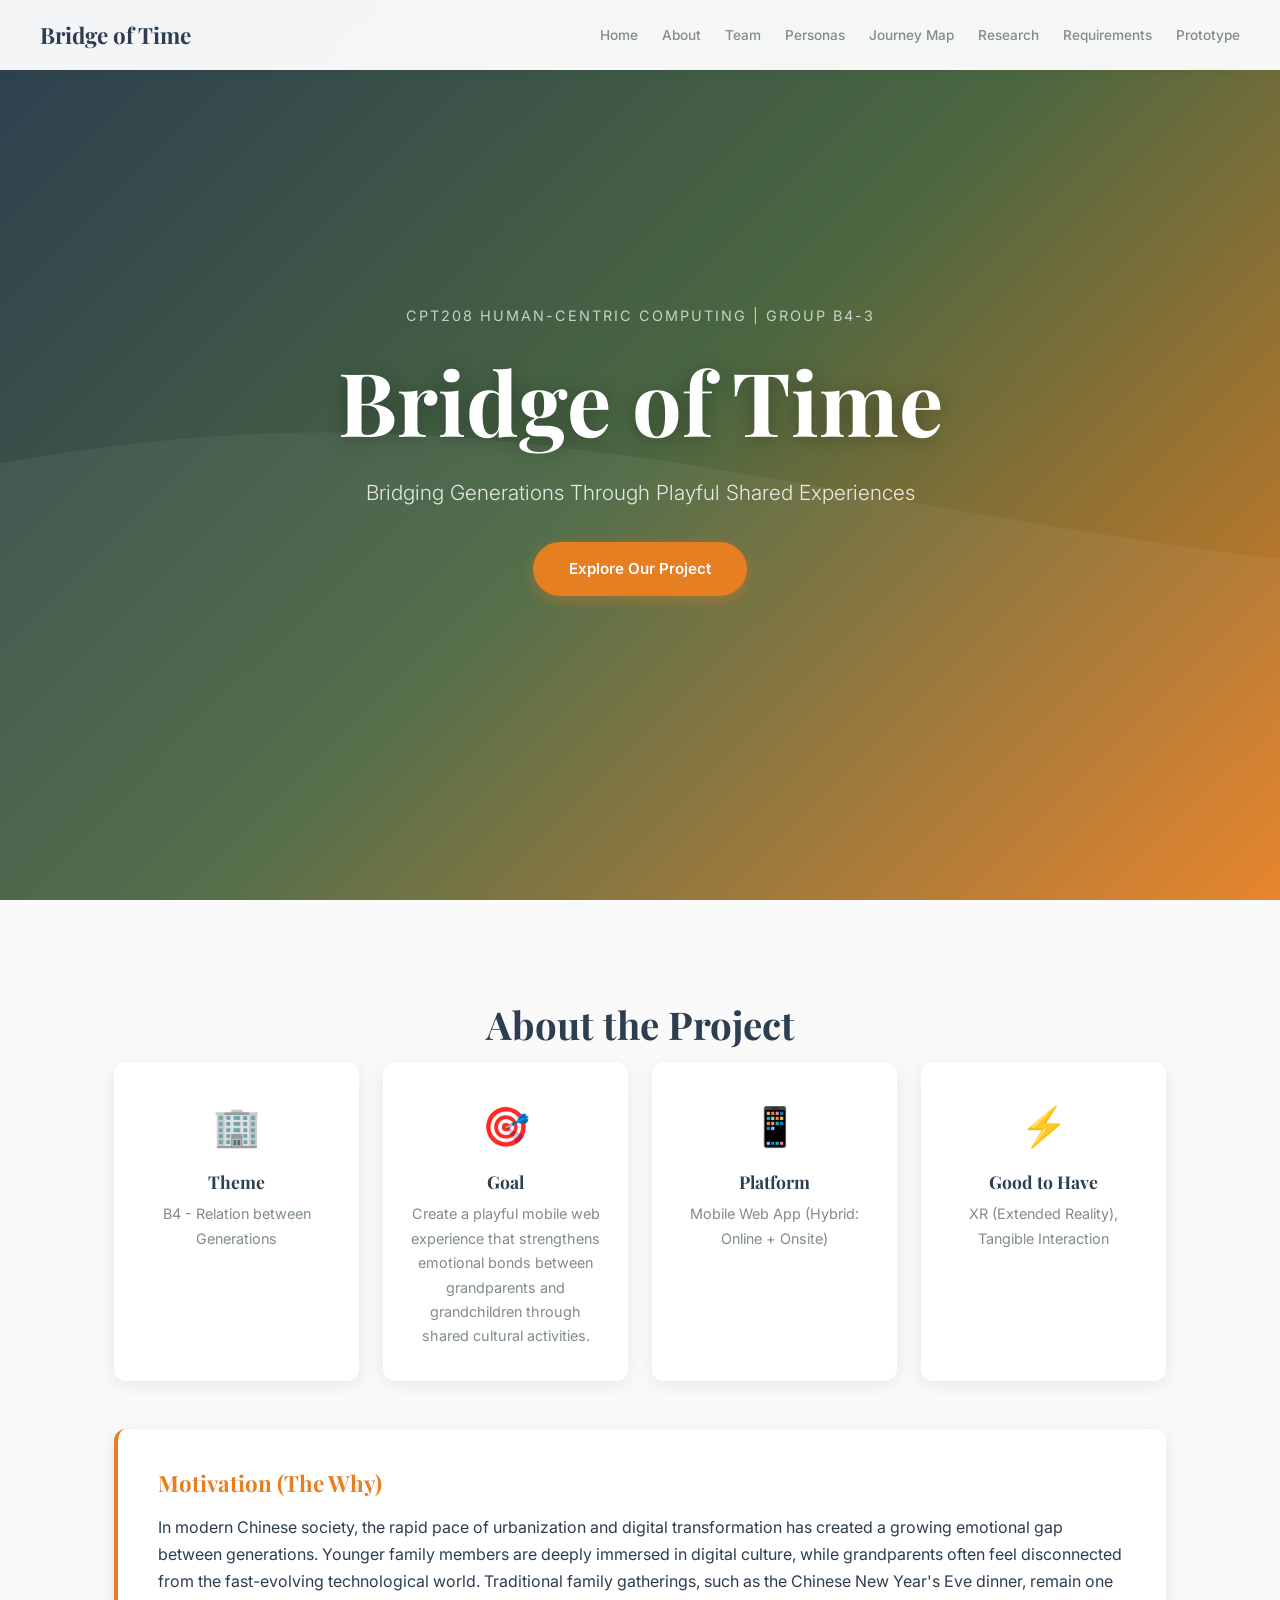
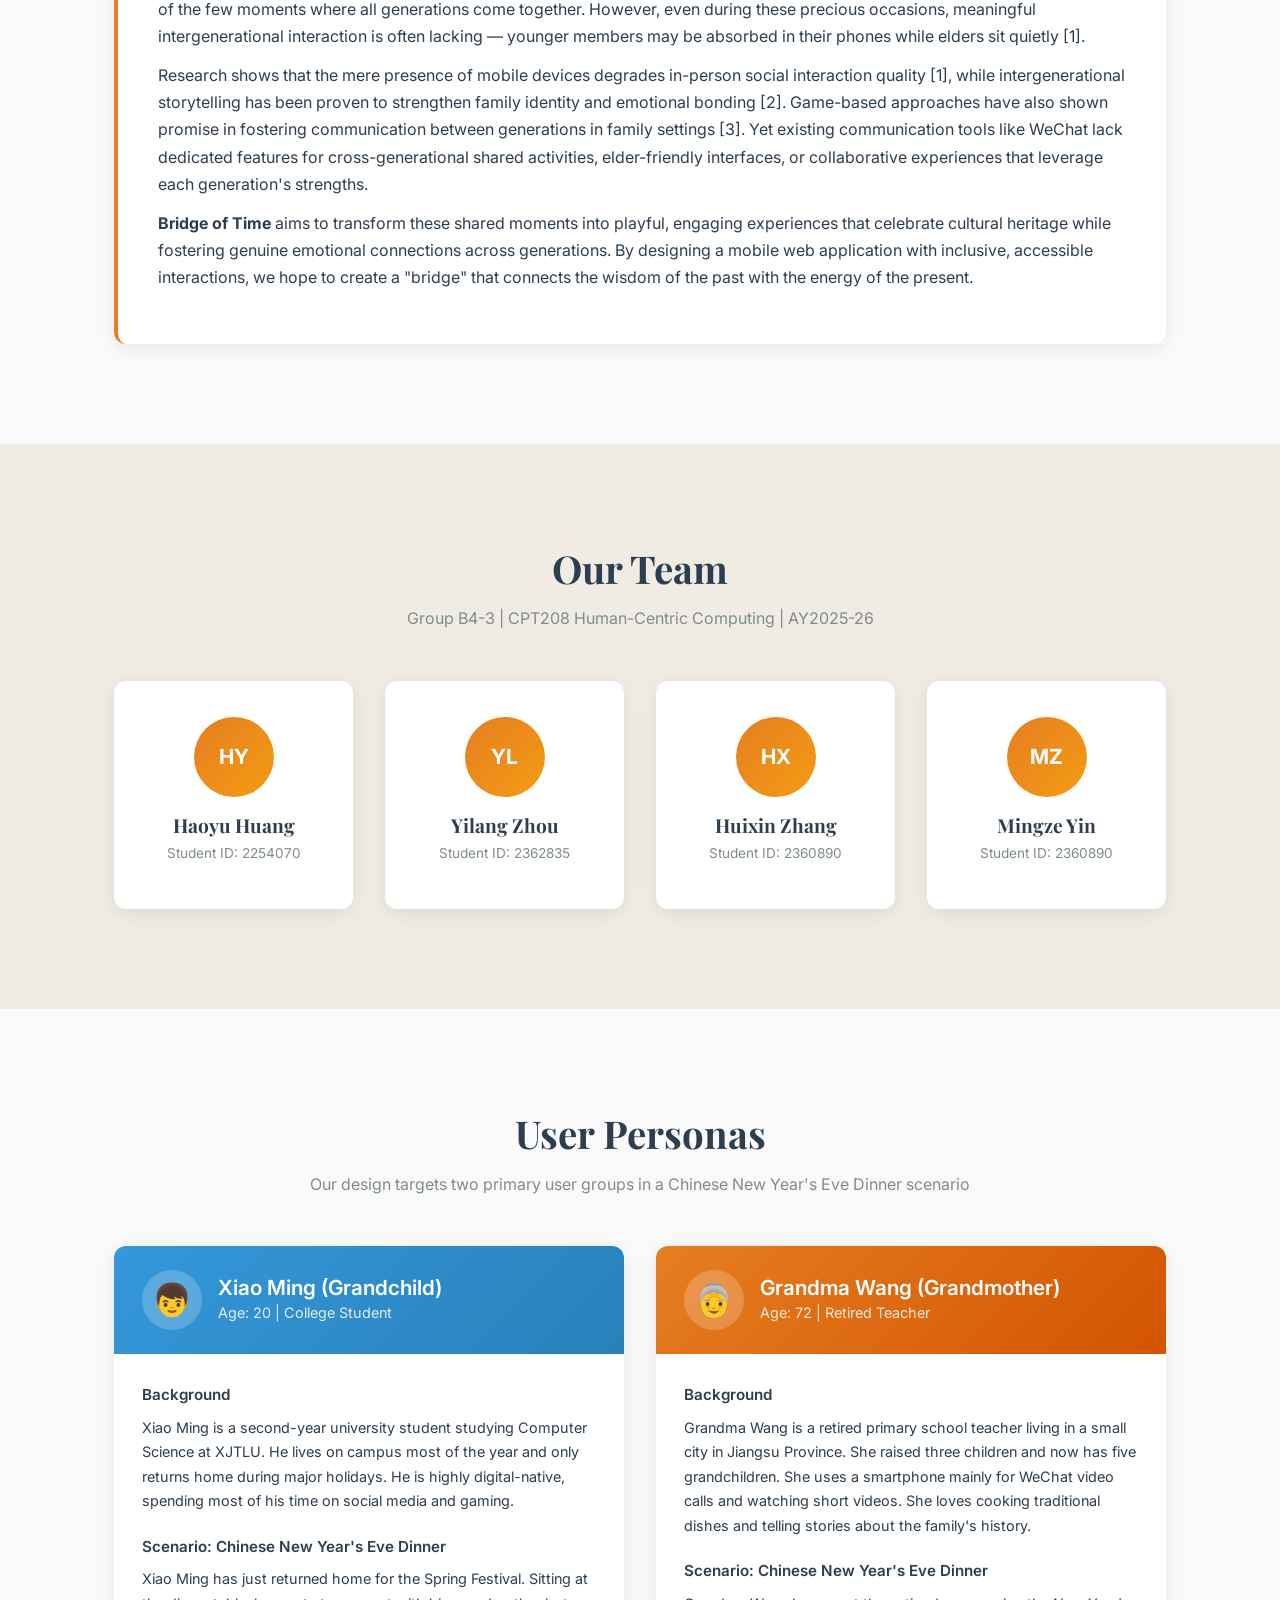
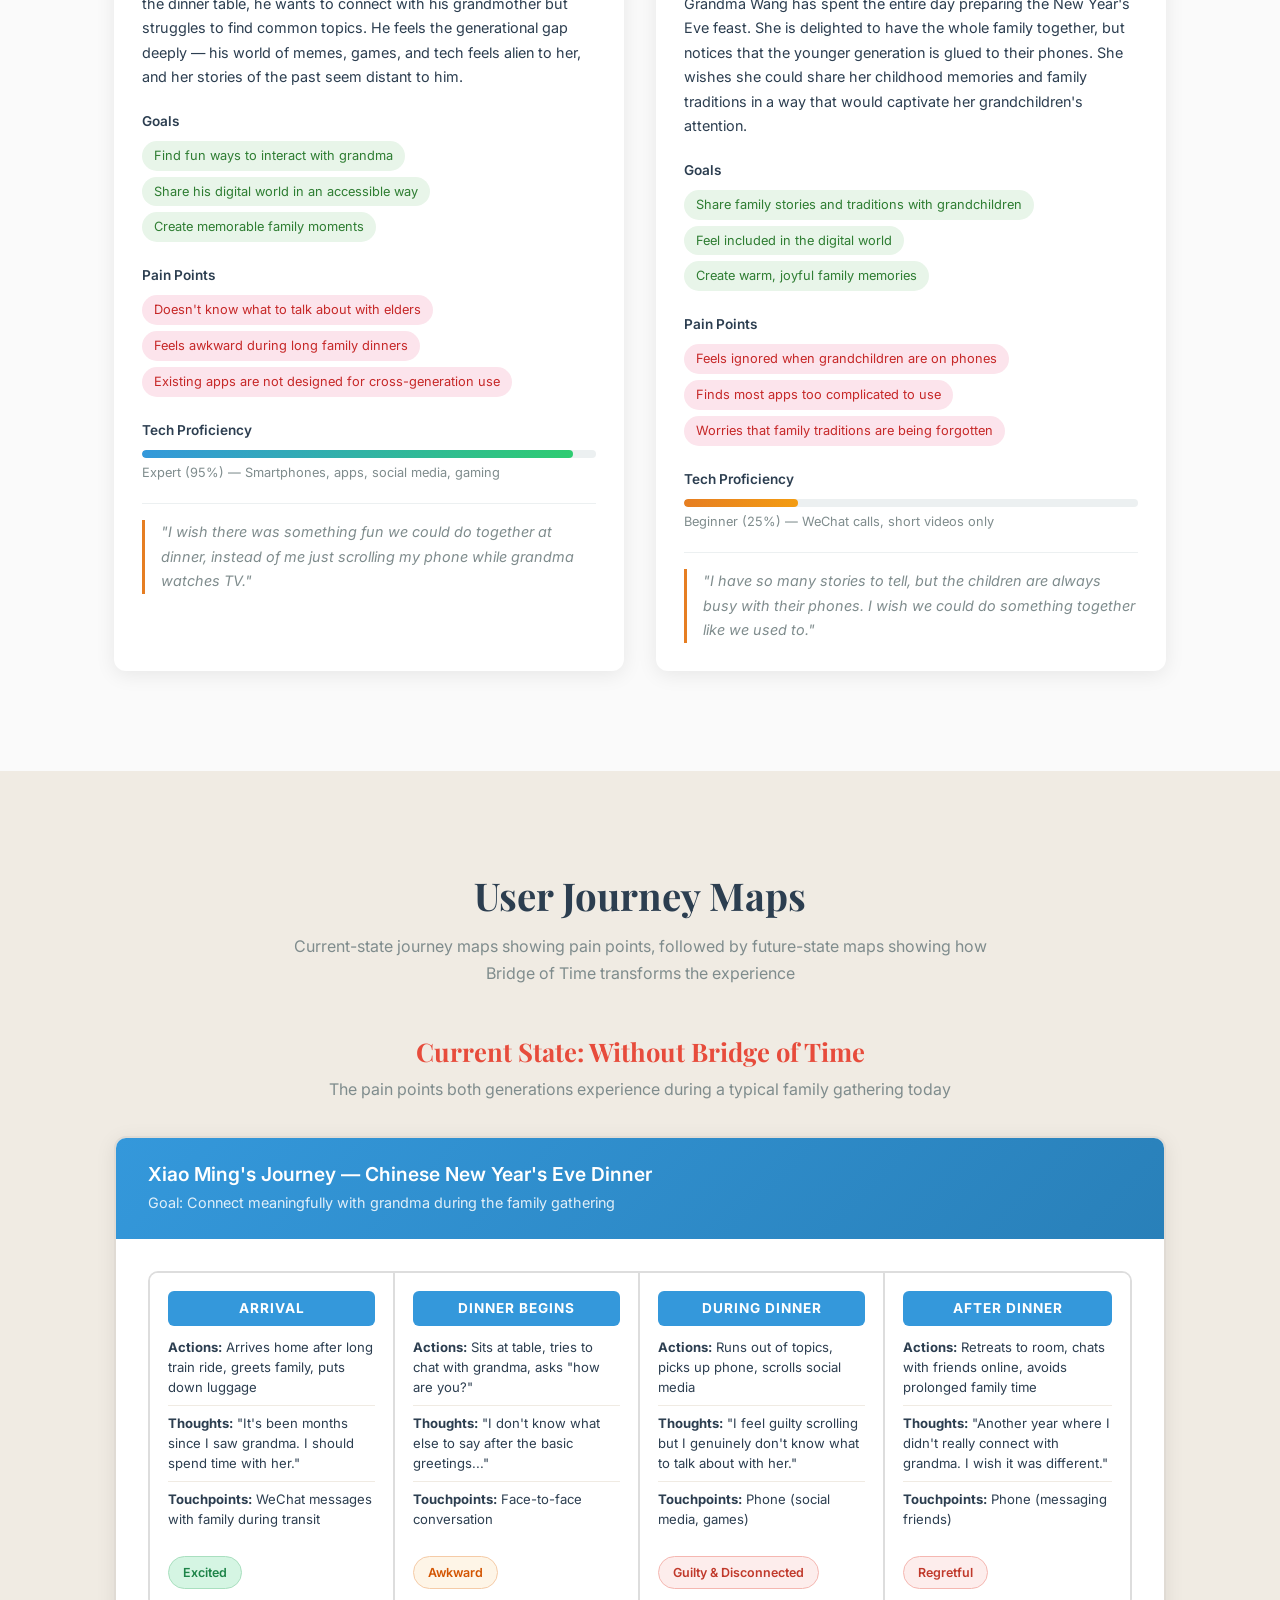
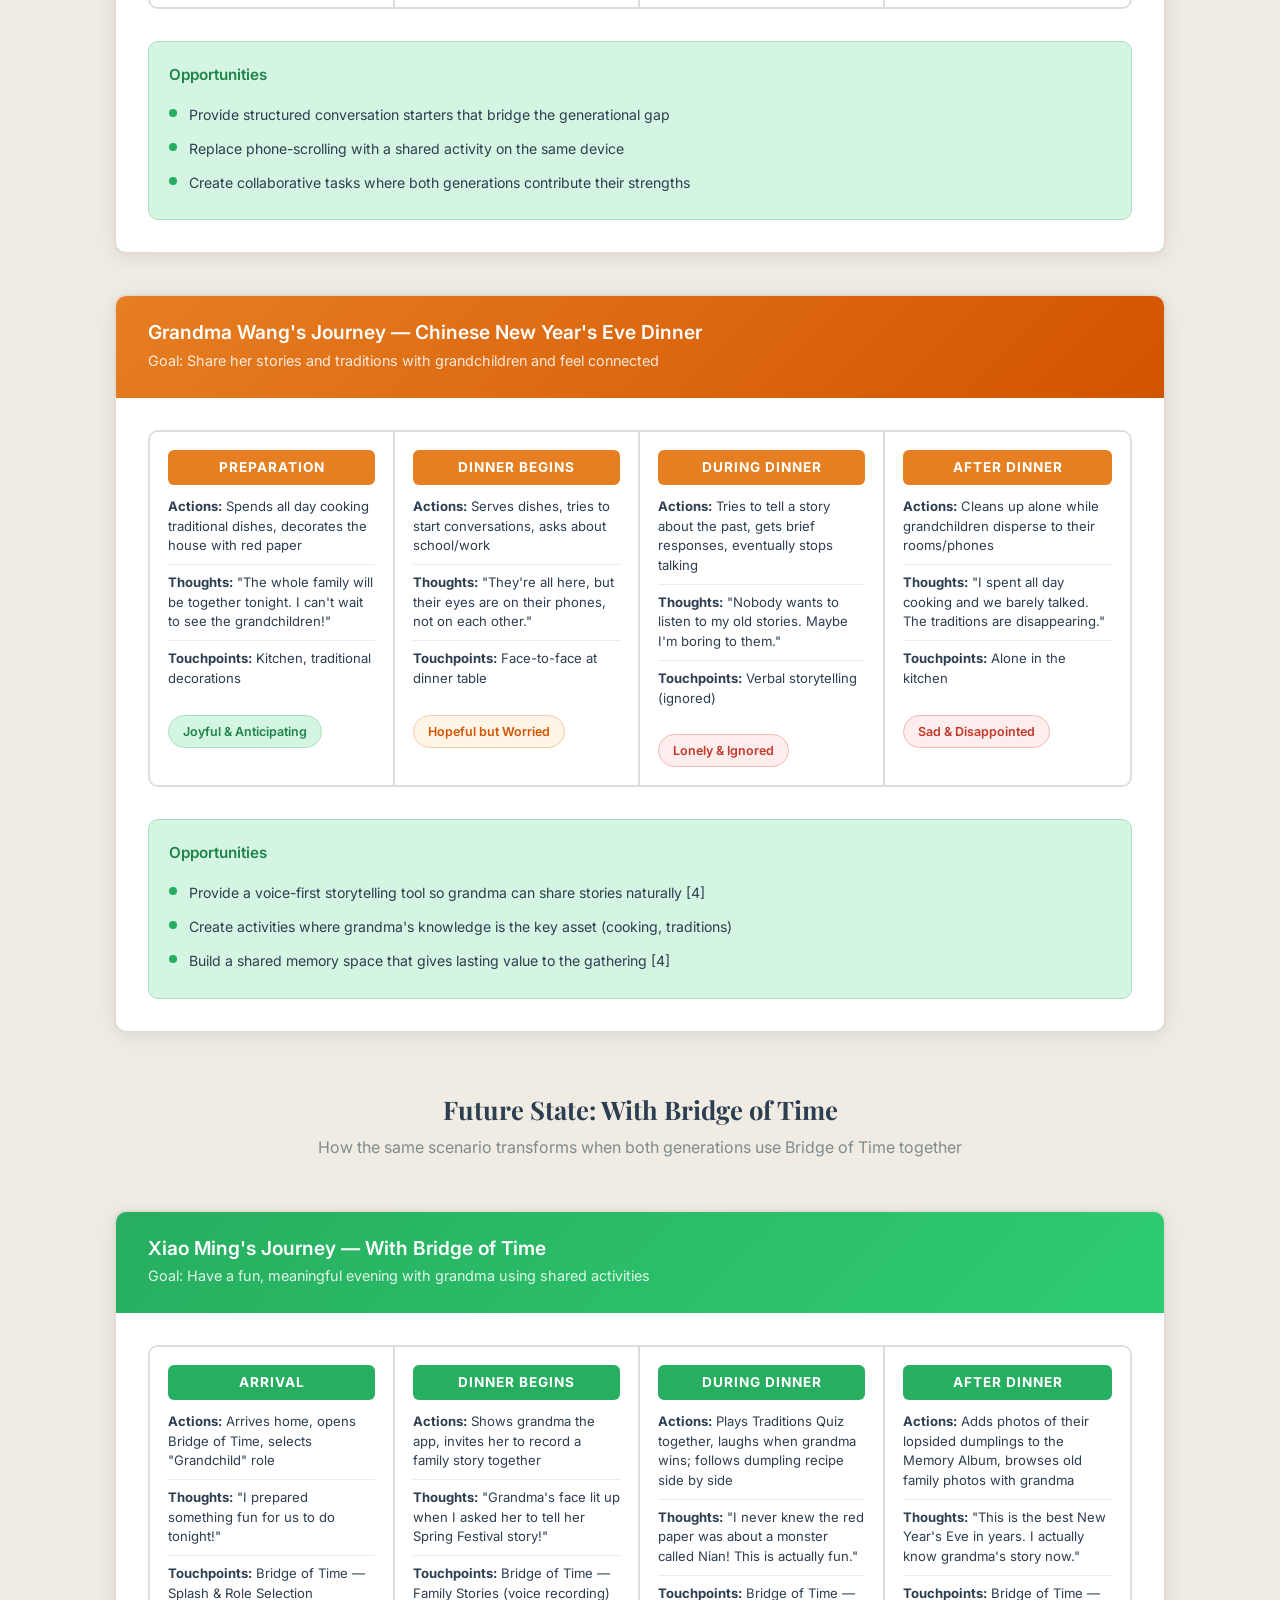
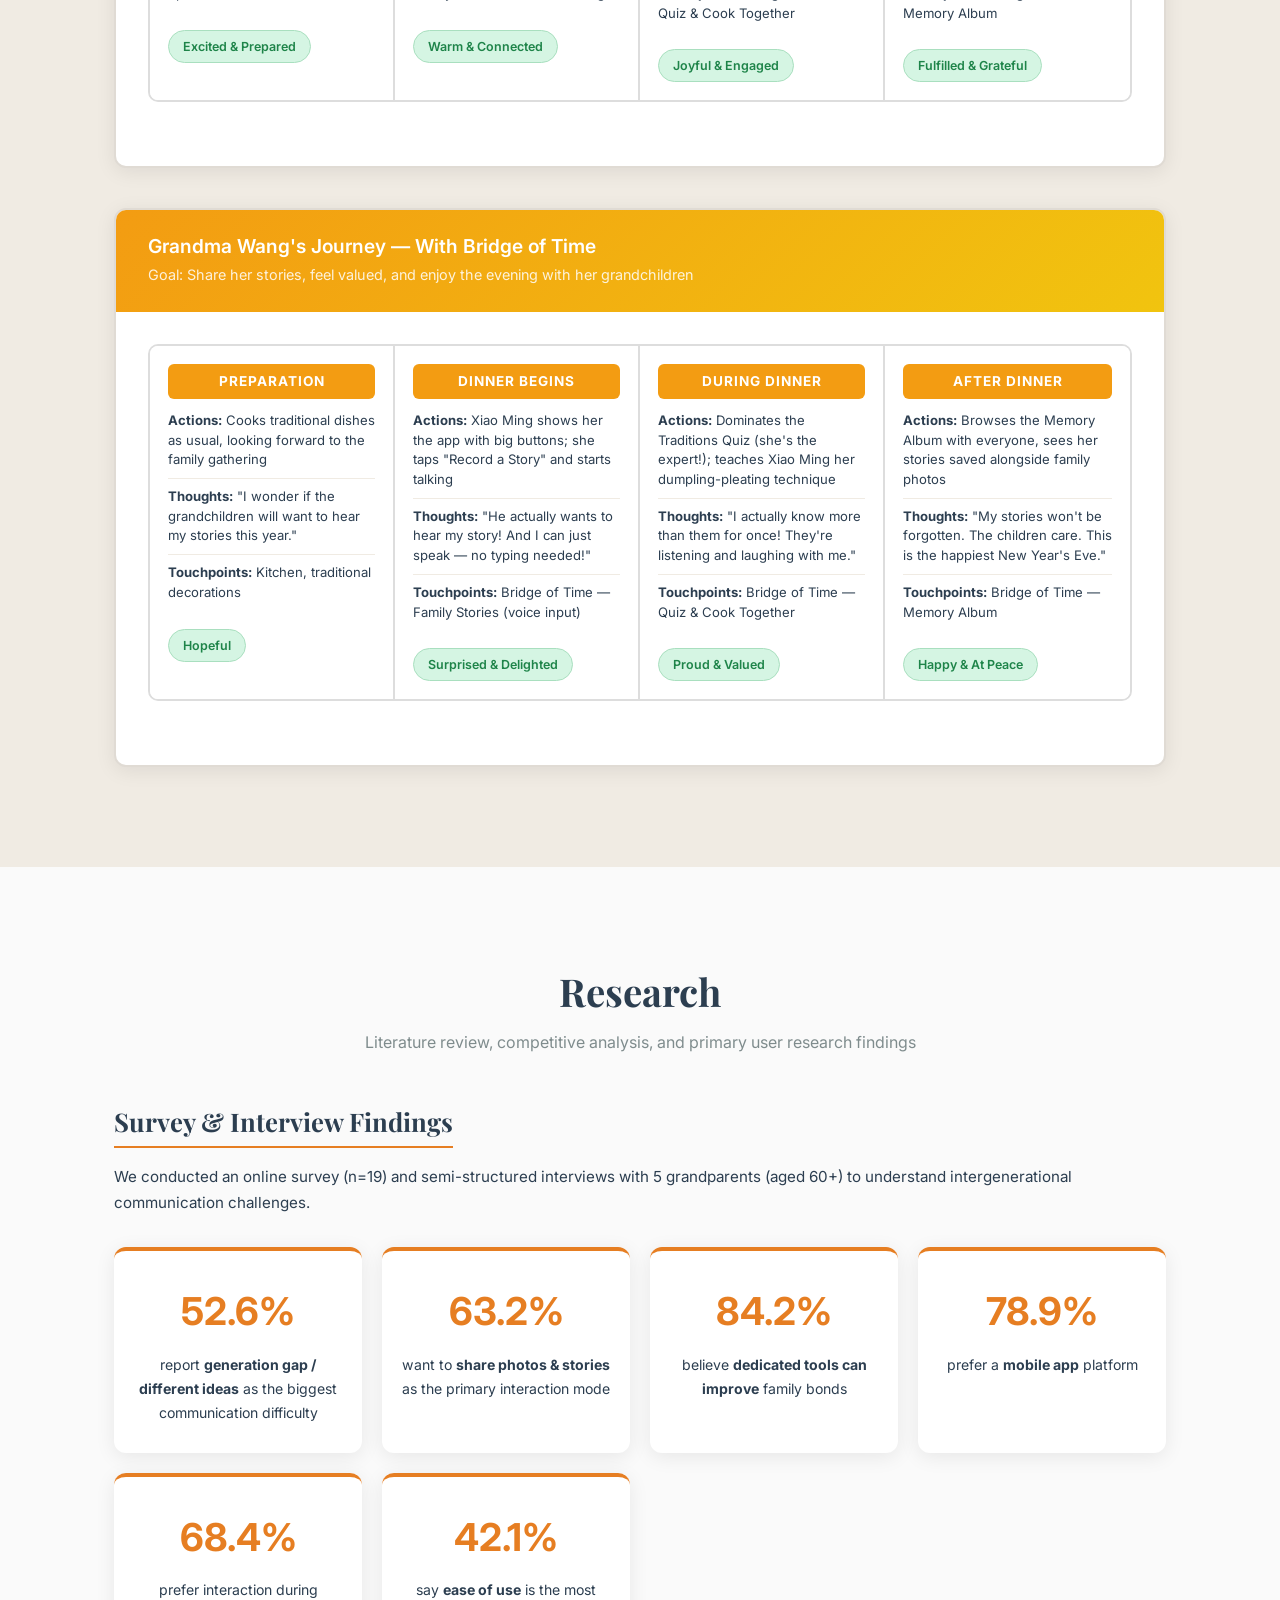
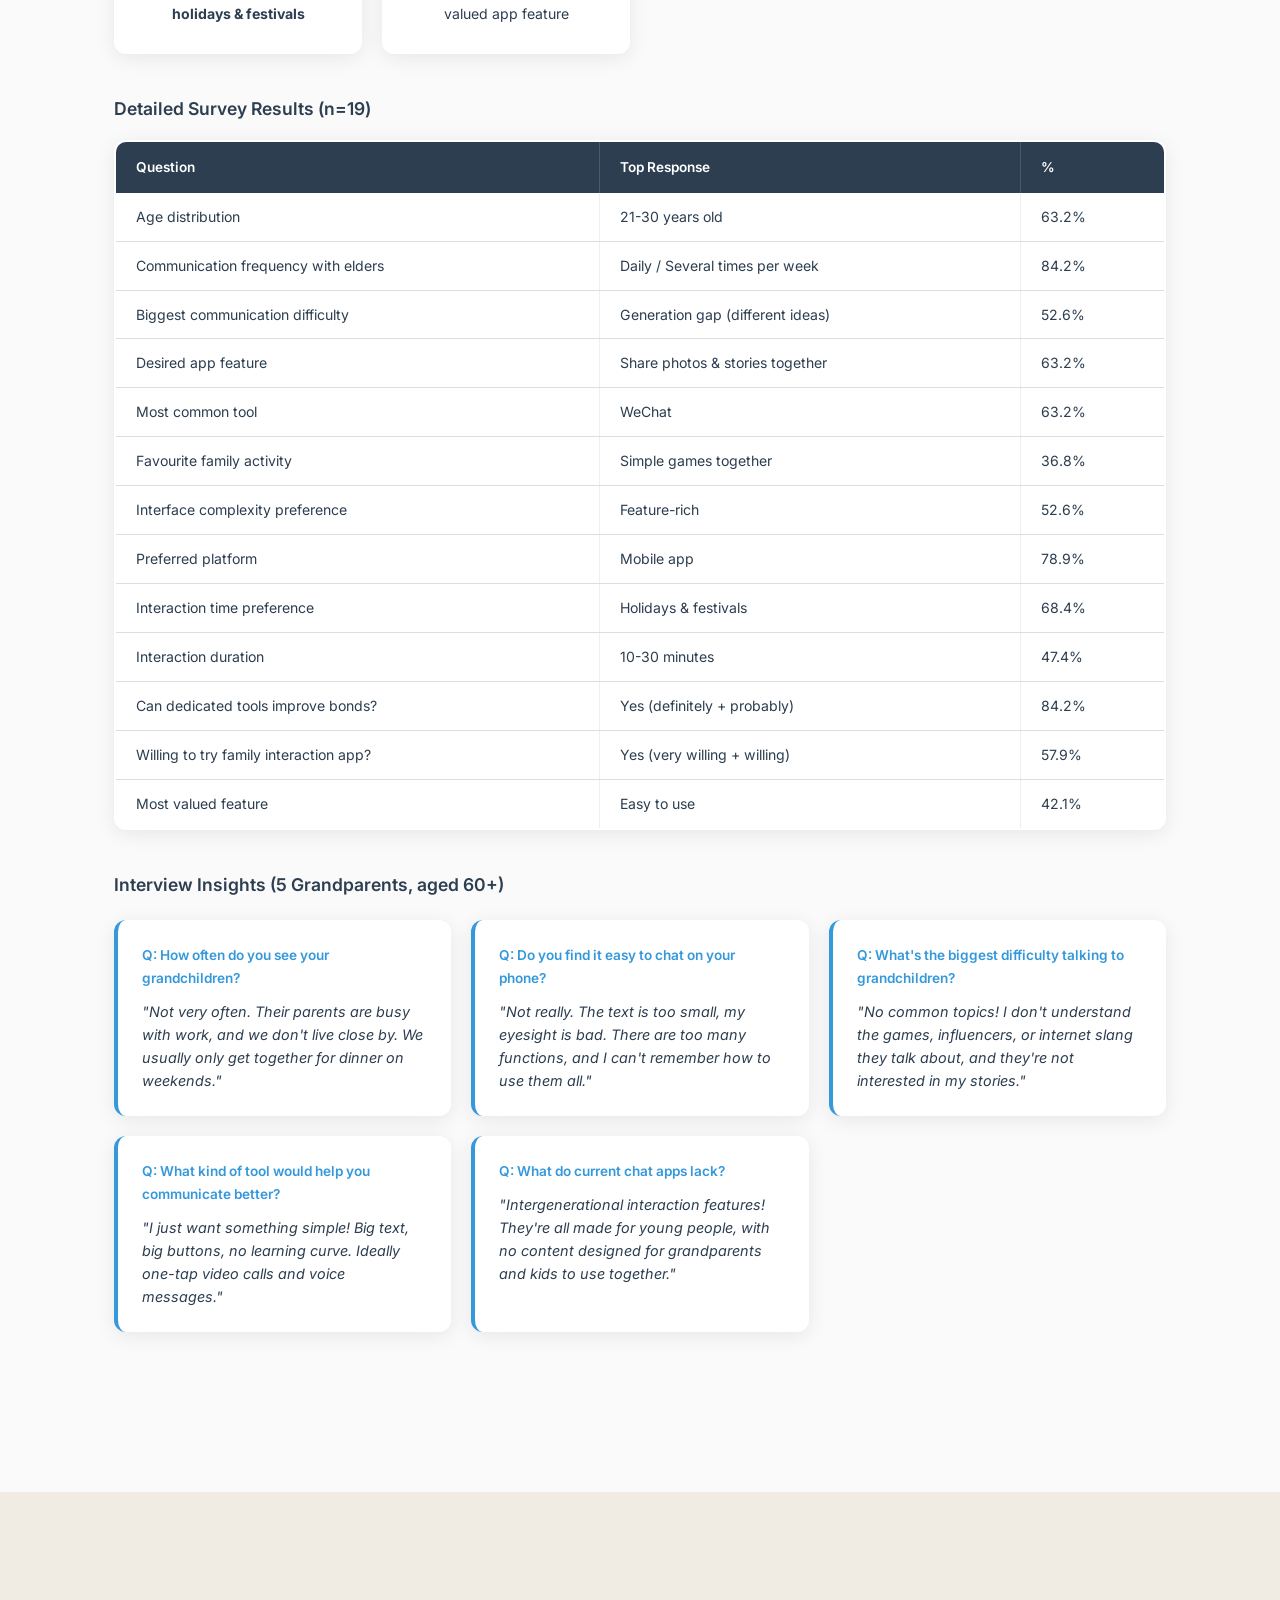
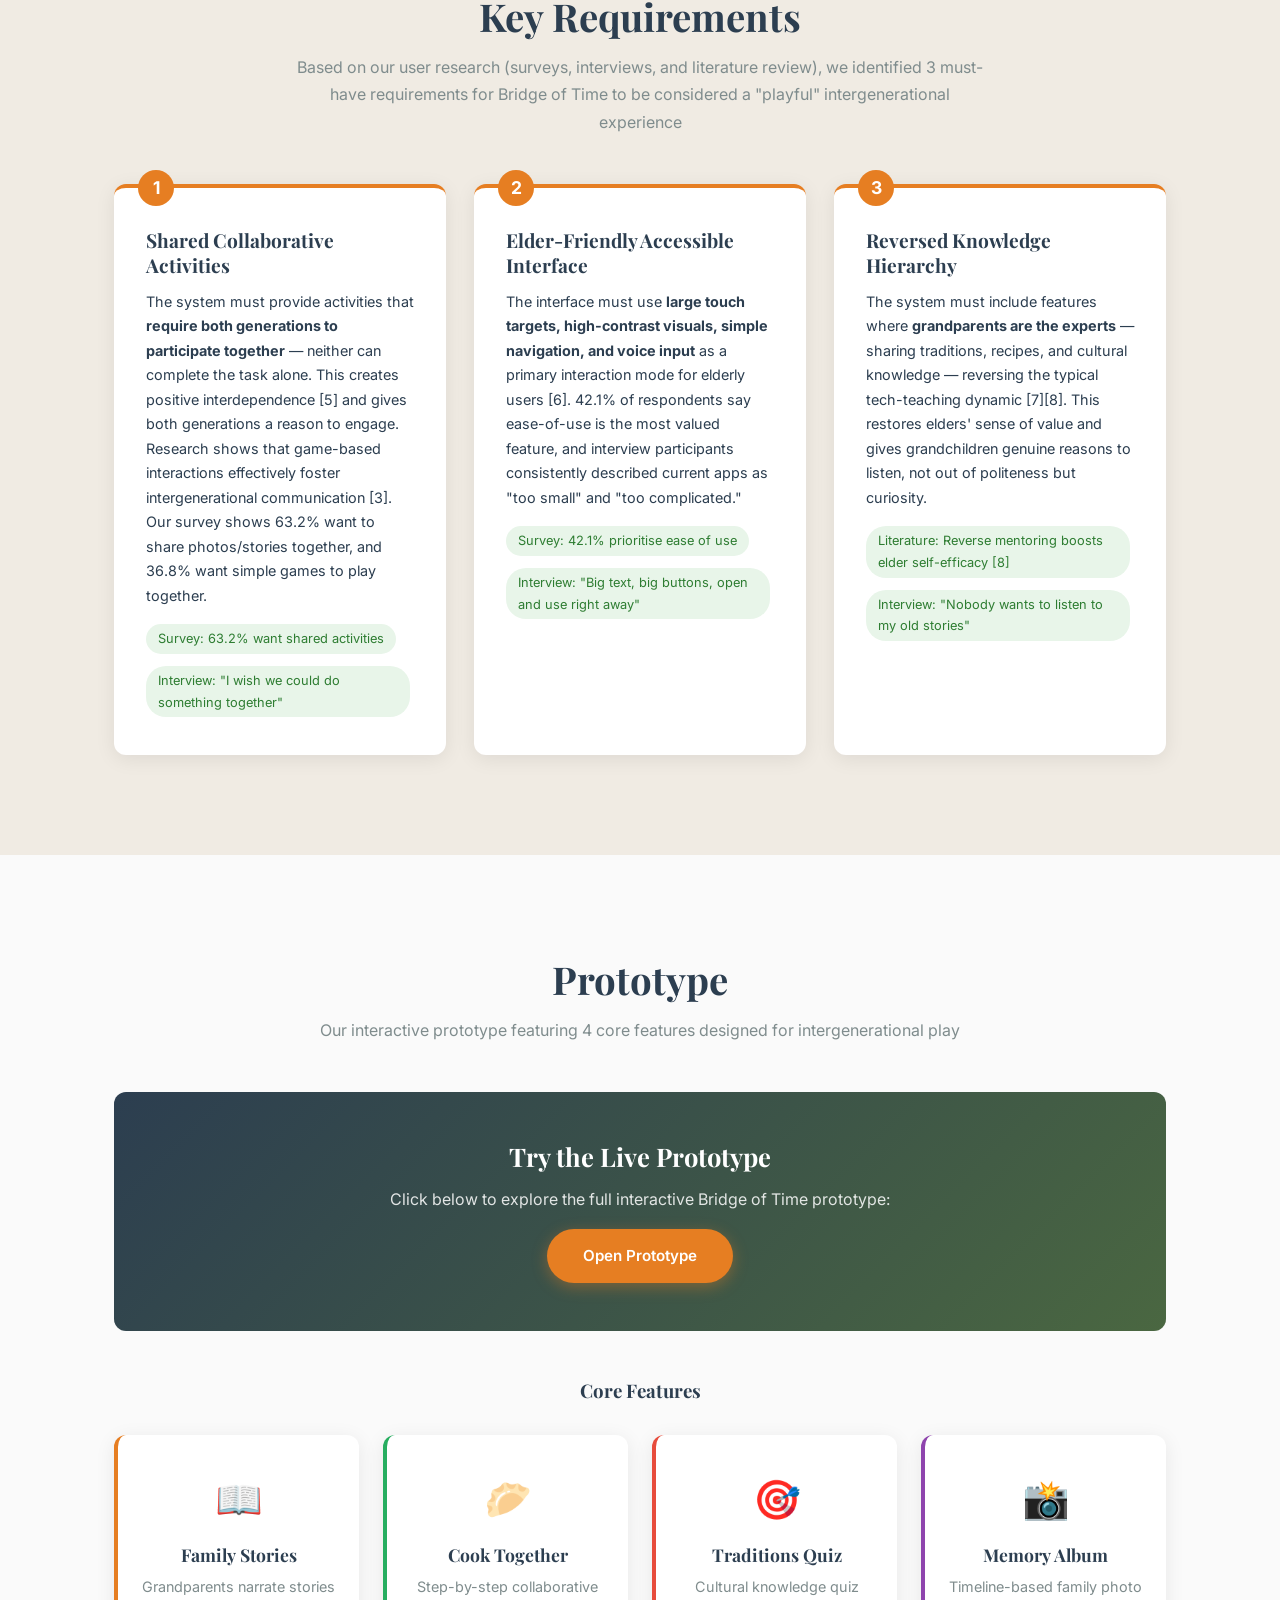
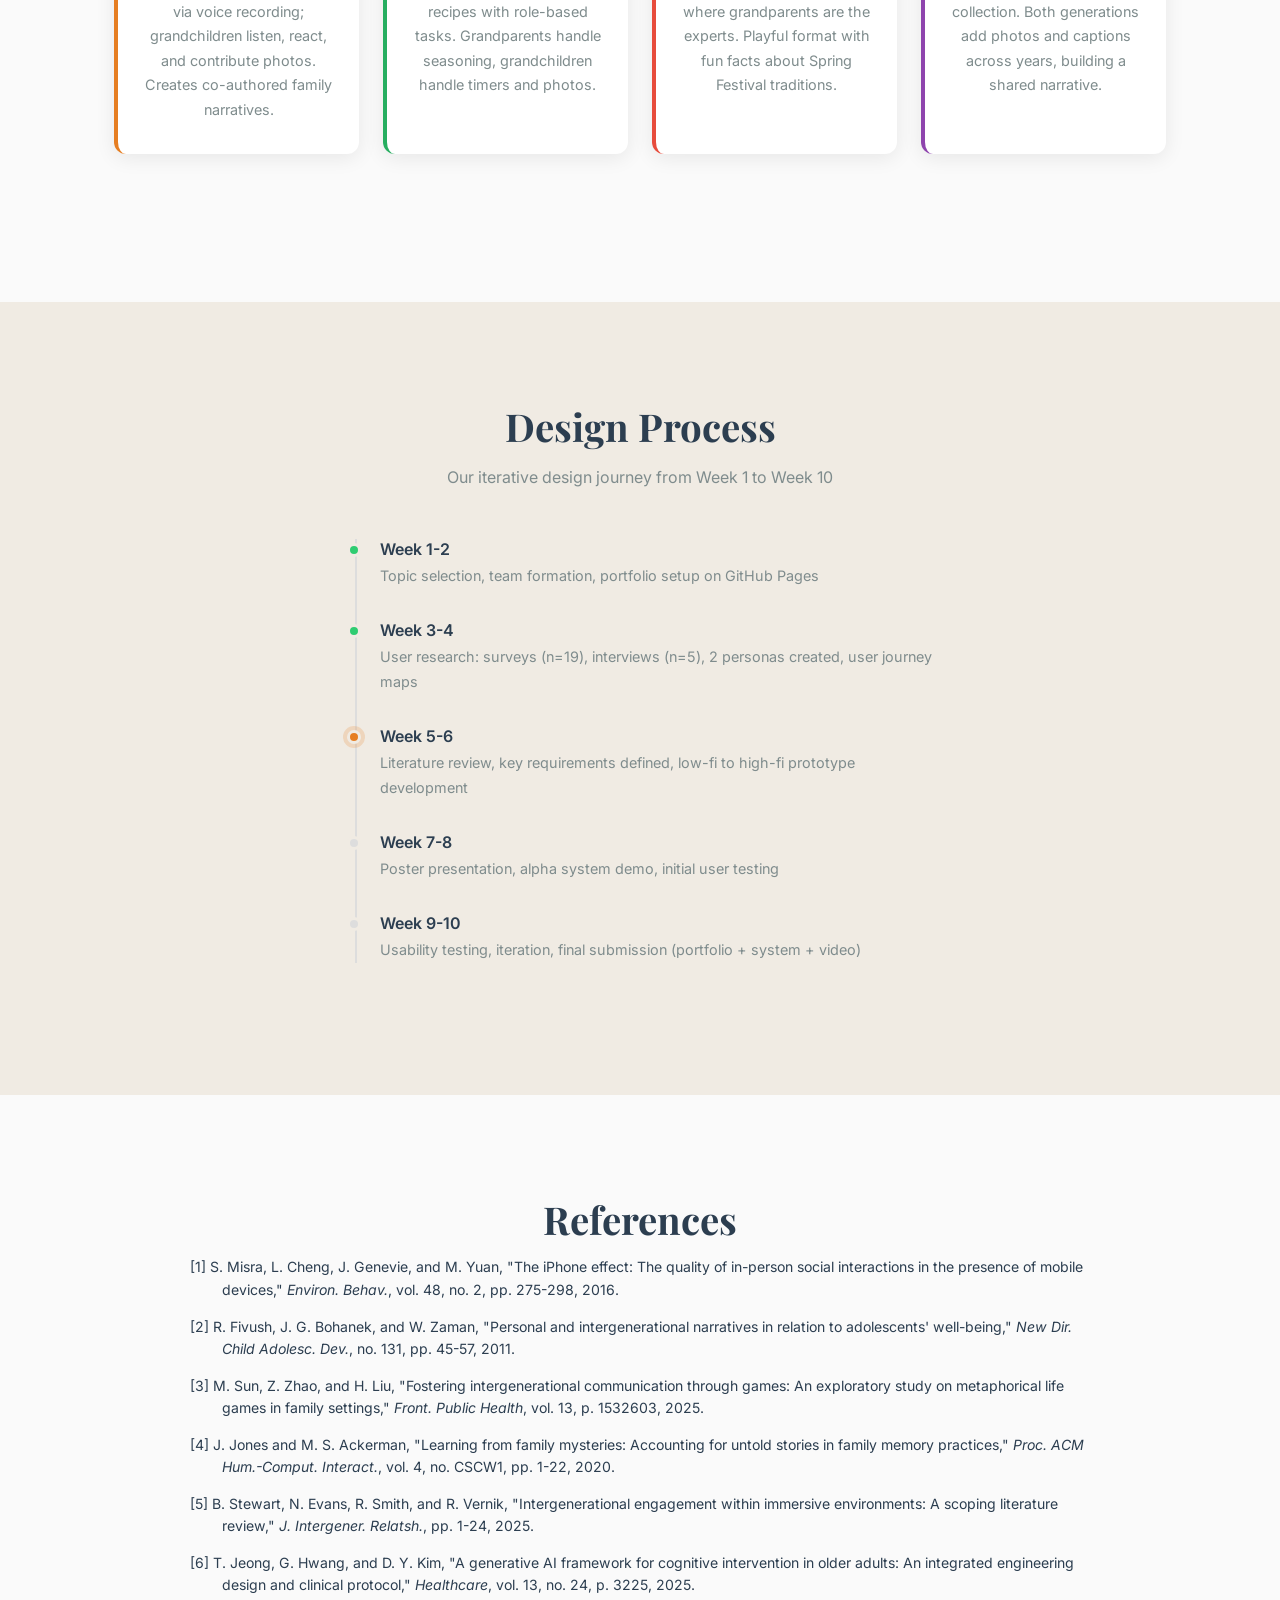
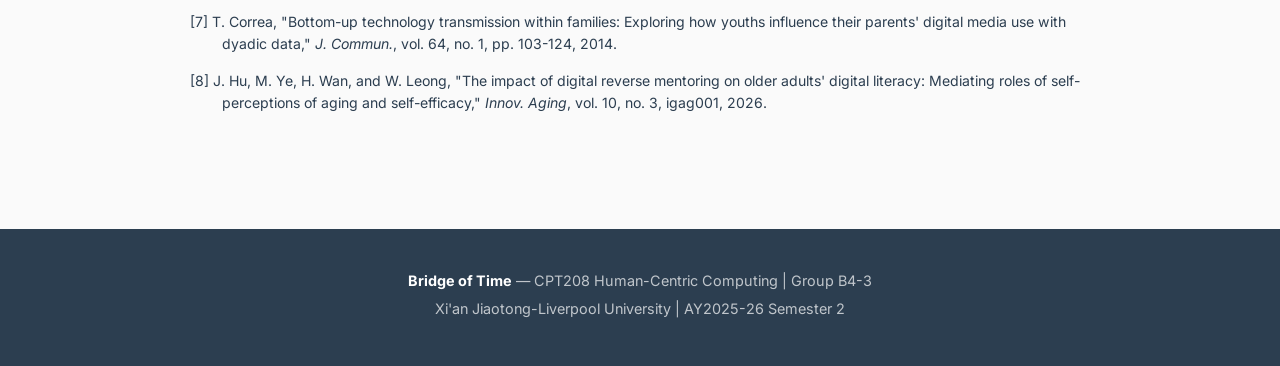
==== index.html @ b849cf7b "Update prototype link to GitHub Pages deployment" ====
<!DOCTYPE html>
<html lang="en">
<head>
    <meta charset="UTF-8">
    <meta name="viewport" content="width=device-width, initial-scale=1.0">
    <title>Bridge of Time | CPT208 Group B4-3</title>
    <link rel="preconnect" href="https://fonts.googleapis.com">
    <link rel="preconnect" href="https://fonts.gstatic.com" crossorigin>
    <link href="https://fonts.googleapis.com/css2?family=Playfair+Display:wght@400;700&family=Inter:wght@300;400;500;600&display=swap" rel="stylesheet">
    <link rel="stylesheet" href="style.css">
</head>
<body>
    <!-- Navigation -->
    <nav class="navbar">
        <div class="nav-brand">Bridge of Time</div>
        <ul class="nav-links">
            <li><a href="#home">Home</a></li>
            <li><a href="#about">About</a></li>
            <li><a href="#team">Team</a></li>
            <li><a href="#personas">Personas</a></li>
            <li><a href="#journey">Journey Map</a></li>
            <li><a href="#research">Research</a></li>
            <li><a href="#requirements">Requirements</a></li>
            <li><a href="#prototype">Prototype</a></li>
        </ul>
        <button class="nav-toggle" aria-label="Toggle navigation">
            <span></span><span></span><span></span>
        </button>
    </nav>

    <!-- Hero Section -->
    <section id="home" class="hero">
        <div class="hero-overlay"></div>
        <div class="hero-content">
            <p class="hero-tag">CPT208 Human-Centric Computing | Group B4-3</p>
            <h1 class="hero-title">Bridge of Time</h1>
            <p class="hero-subtitle">Bridging Generations Through Playful Shared Experiences</p>
            <a href="#about" class="hero-btn">Explore Our Project</a>
        </div>
    </section>

    <!-- About Section -->
    <section id="about" class="section">
        <div class="container">
            <h2 class="section-title">About the Project</h2>
            <div class="about-grid">
                <div class="about-card">
                    <div class="about-icon">&#127970;</div>
                    <h3>Theme</h3>
                    <p>B4 - Relation between Generations</p>
                </div>
                <div class="about-card">
                    <div class="about-icon">&#127919;</div>
                    <h3>Goal</h3>
                    <p>Create a playful mobile web experience that strengthens emotional bonds between grandparents and grandchildren through shared cultural activities.</p>
                </div>
                <div class="about-card">
                    <div class="about-icon">&#128241;</div>
                    <h3>Platform</h3>
                    <p>Mobile Web App (Hybrid: Online + Onsite)</p>
                </div>
                <div class="about-card">
                    <div class="about-icon">&#9889;</div>
                    <h3>Good to Have</h3>
                    <p>XR (Extended Reality), Tangible Interaction</p>
                </div>
            </div>

            <div class="motivation-box">
                <h3>Motivation (The Why)</h3>
                <p>
                    In modern Chinese society, the rapid pace of urbanization and digital transformation has created a growing emotional gap between generations. Younger family members are deeply immersed in digital culture, while grandparents often feel disconnected from the fast-evolving technological world. Traditional family gatherings, such as the Chinese New Year's Eve dinner, remain one of the few moments where all generations come together. However, even during these precious occasions, meaningful intergenerational interaction is often lacking &mdash; younger members may be absorbed in their phones while elders sit quietly [1].
                </p>
                <p>
                    Research shows that the mere presence of mobile devices degrades in-person social interaction quality [1], while intergenerational storytelling has been proven to strengthen family identity and emotional bonding [2]. Game-based approaches have also shown promise in fostering communication between generations in family settings [3]. Yet existing communication tools like WeChat lack dedicated features for cross-generational shared activities, elder-friendly interfaces, or collaborative experiences that leverage each generation's strengths.
                </p>
                <p>
                    <strong>Bridge of Time</strong> aims to transform these shared moments into playful, engaging experiences that celebrate cultural heritage while fostering genuine emotional connections across generations. By designing a mobile web application with inclusive, accessible interactions, we hope to create a "bridge" that connects the wisdom of the past with the energy of the present.
                </p>
            </div>
        </div>
    </section>

    <!-- Team Section -->
    <section id="team" class="section section-alt">
        <div class="container">
            <h2 class="section-title">Our Team</h2>
            <p class="section-desc">Group B4-3 | CPT208 Human-Centric Computing | AY2025-26</p>
            <div class="team-grid">
                <div class="team-card">
                    <div class="team-avatar"><div class="avatar-placeholder">HY</div></div>
                    <h3>Haoyu Huang</h3>
                    <p class="team-id">Student ID: 2254070</p>
                </div>
                <div class="team-card">
                    <div class="team-avatar"><div class="avatar-placeholder">YL</div></div>
                    <h3>Yilang Zhou</h3>
                    <p class="team-id">Student ID: 2362835</p>
                </div>
                <div class="team-card">
                    <div class="team-avatar"><div class="avatar-placeholder">HX</div></div>
                    <h3>Huixin Zhang</h3>
                    <p class="team-id">Student ID: 2360890</p>
                </div>
                <div class="team-card">
                    <div class="team-avatar"><div class="avatar-placeholder">MZ</div></div>
                    <h3>Mingze Yin</h3>
                    <p class="team-id">Student ID: 2360890</p>
                </div>
            </div>
        </div>
    </section>

    <!-- Personas Section -->
    <section id="personas" class="section">
        <div class="container">
            <h2 class="section-title">User Personas</h2>
            <p class="section-desc">Our design targets two primary user groups in a Chinese New Year's Eve Dinner scenario</p>

            <div class="persona-grid">
                <!-- Persona 1: Grandchild -->
                <div class="persona-card persona-young">
                    <div class="persona-header">
                        <div class="persona-avatar young-avatar"><span>&#128102;</span></div>
                        <div>
                            <h3>Xiao Ming (Grandchild)</h3>
                            <p class="persona-age">Age: 20 | College Student</p>
                        </div>
                    </div>
                    <div class="persona-body">
                        <div class="persona-section">
                            <h4>Background</h4>
                            <p>Xiao Ming is a second-year university student studying Computer Science at XJTLU. He lives on campus most of the year and only returns home during major holidays. He is highly digital-native, spending most of his time on social media and gaming.</p>
                        </div>
                        <div class="persona-section">
                            <h4>Scenario: Chinese New Year's Eve Dinner</h4>
                            <p>Xiao Ming has just returned home for the Spring Festival. Sitting at the dinner table, he wants to connect with his grandmother but struggles to find common topics. He feels the generational gap deeply &mdash; his world of memes, games, and tech feels alien to her, and her stories of the past seem distant to him.</p>
                        </div>
                        <div class="persona-tags">
                            <div class="persona-tag-group">
                                <h4>Goals</h4>
                                <span class="tag tag-goal">Find fun ways to interact with grandma</span>
                                <span class="tag tag-goal">Share his digital world in an accessible way</span>
                                <span class="tag tag-goal">Create memorable family moments</span>
                            </div>
                            <div class="persona-tag-group">
                                <h4>Pain Points</h4>
                                <span class="tag tag-pain">Doesn't know what to talk about with elders</span>
                                <span class="tag tag-pain">Feels awkward during long family dinners</span>
                                <span class="tag tag-pain">Existing apps are not designed for cross-generation use</span>
                            </div>
                            <div class="persona-tag-group">
                                <h4>Tech Proficiency</h4>
                                <div class="proficiency-bar"><div class="proficiency-fill" style="width: 95%"></div></div>
                                <p class="proficiency-label">Expert (95%) &mdash; Smartphones, apps, social media, gaming</p>
                            </div>
                        </div>
                        <div class="persona-quote">
                            <blockquote>"I wish there was something fun we could do together at dinner, instead of me just scrolling my phone while grandma watches TV."</blockquote>
                        </div>
                    </div>
                </div>

                <!-- Persona 2: Grandmother -->
                <div class="persona-card persona-elder">
                    <div class="persona-header">
                        <div class="persona-avatar elder-avatar"><span>&#128117;</span></div>
                        <div>
                            <h3>Grandma Wang (Grandmother)</h3>
                            <p class="persona-age">Age: 72 | Retired Teacher</p>
                        </div>
                    </div>
                    <div class="persona-body">
                        <div class="persona-section">
                            <h4>Background</h4>
                            <p>Grandma Wang is a retired primary school teacher living in a small city in Jiangsu Province. She raised three children and now has five grandchildren. She uses a smartphone mainly for WeChat video calls and watching short videos. She loves cooking traditional dishes and telling stories about the family's history.</p>
                        </div>
                        <div class="persona-section">
                            <h4>Scenario: Chinese New Year's Eve Dinner</h4>
                            <p>Grandma Wang has spent the entire day preparing the New Year's Eve feast. She is delighted to have the whole family together, but notices that the younger generation is glued to their phones. She wishes she could share her childhood memories and family traditions in a way that would captivate her grandchildren's attention.</p>
                        </div>
                        <div class="persona-tags">
                            <div class="persona-tag-group">
                                <h4>Goals</h4>
                                <span class="tag tag-goal">Share family stories and traditions with grandchildren</span>
                                <span class="tag tag-goal">Feel included in the digital world</span>
                                <span class="tag tag-goal">Create warm, joyful family memories</span>
                            </div>
                            <div class="persona-tag-group">
                                <h4>Pain Points</h4>
                                <span class="tag tag-pain">Feels ignored when grandchildren are on phones</span>
                                <span class="tag tag-pain">Finds most apps too complicated to use</span>
                                <span class="tag tag-pain">Worries that family traditions are being forgotten</span>
                            </div>
                            <div class="persona-tag-group">
                                <h4>Tech Proficiency</h4>
                                <div class="proficiency-bar"><div class="proficiency-fill" style="width: 25%"></div></div>
                                <p class="proficiency-label">Beginner (25%) &mdash; WeChat calls, short videos only</p>
                            </div>
                        </div>
                        <div class="persona-quote">
                            <blockquote>"I have so many stories to tell, but the children are always busy with their phones. I wish we could do something together like we used to."</blockquote>
                        </div>
                    </div>
                </div>
            </div>
        </div>
    </section>

    <!-- User Journey Map Section -->
    <section id="journey" class="section section-alt">
        <div class="container">
            <h2 class="section-title">User Journey Maps</h2>
            <p class="section-desc">Current-state journey maps showing pain points, followed by future-state maps showing how Bridge of Time transforms the experience</p>

            <h3 style="text-align:center; font-size:1.6rem; margin-bottom:8px; color:#e74c3c;">Current State: Without Bridge of Time</h3>
            <p class="section-desc" style="margin-bottom:32px;">The pain points both generations experience during a typical family gathering today</p>

            <!-- Journey Map 1: Xiao Ming -->
            <div class="journey-map">
                <div class="journey-header journey-young">
                    <h3>Xiao Ming's Journey &mdash; Chinese New Year's Eve Dinner</h3>
                    <p>Goal: Connect meaningfully with grandma during the family gathering</p>
                </div>
                <div class="journey-body">
                    <div class="journey-phases">
                        <div class="journey-phase">
                            <div class="phase-label">Arrival</div>
                            <div class="phase-content">
                                <p class="phase-action"><strong>Actions:</strong> Arrives home after long train ride, greets family, puts down luggage</p>
                                <p class="phase-thought"><strong>Thoughts:</strong> "It's been months since I saw grandma. I should spend time with her."</p>
                                <p class="phase-touchpoint"><strong>Touchpoints:</strong> WeChat messages with family during transit</p>
                                <div class="emotion-indicator emotion-positive">Excited</div>
                            </div>
                        </div>
                        <div class="journey-phase">
                            <div class="phase-label">Dinner Begins</div>
                            <div class="phase-content">
                                <p class="phase-action"><strong>Actions:</strong> Sits at table, tries to chat with grandma, asks "how are you?"</p>
                                <p class="phase-thought"><strong>Thoughts:</strong> "I don't know what else to say after the basic greetings..."</p>
                                <p class="phase-touchpoint"><strong>Touchpoints:</strong> Face-to-face conversation</p>
                                <div class="emotion-indicator emotion-neutral">Awkward</div>
                            </div>
                        </div>
                        <div class="journey-phase">
                            <div class="phase-label">During Dinner</div>
                            <div class="phase-content">
                                <p class="phase-action"><strong>Actions:</strong> Runs out of topics, picks up phone, scrolls social media</p>
                                <p class="phase-thought"><strong>Thoughts:</strong> "I feel guilty scrolling but I genuinely don't know what to talk about with her."</p>
                                <p class="phase-touchpoint"><strong>Touchpoints:</strong> Phone (social media, games)</p>
                                <div class="emotion-indicator emotion-negative">Guilty &amp; Disconnected</div>
                            </div>
                        </div>
                        <div class="journey-phase">
                            <div class="phase-label">After Dinner</div>
                            <div class="phase-content">
                                <p class="phase-action"><strong>Actions:</strong> Retreats to room, chats with friends online, avoids prolonged family time</p>
                                <p class="phase-thought"><strong>Thoughts:</strong> "Another year where I didn't really connect with grandma. I wish it was different."</p>
                                <p class="phase-touchpoint"><strong>Touchpoints:</strong> Phone (messaging friends)</p>
                                <div class="emotion-indicator emotion-negative">Regretful</div>
                            </div>
                        </div>
                    </div>
                    <div class="journey-opportunities">
                        <h4>Opportunities</h4>
                        <ul>
                            <li>Provide structured conversation starters that bridge the generational gap</li>
                            <li>Replace phone-scrolling with a shared activity on the same device</li>
                            <li>Create collaborative tasks where both generations contribute their strengths</li>
                        </ul>
                    </div>
                </div>
            </div>

            <!-- Journey Map 2: Grandma Wang -->
            <div class="journey-map" style="margin-top: 40px;">
                <div class="journey-header journey-elder">
                    <h3>Grandma Wang's Journey &mdash; Chinese New Year's Eve Dinner</h3>
                    <p>Goal: Share her stories and traditions with grandchildren and feel connected</p>
                </div>
                <div class="journey-body">
                    <div class="journey-phases">
                        <div class="journey-phase">
                            <div class="phase-label">Preparation</div>
                            <div class="phase-content">
                                <p class="phase-action"><strong>Actions:</strong> Spends all day cooking traditional dishes, decorates the house with red paper</p>
                                <p class="phase-thought"><strong>Thoughts:</strong> "The whole family will be together tonight. I can't wait to see the grandchildren!"</p>
                                <p class="phase-touchpoint"><strong>Touchpoints:</strong> Kitchen, traditional decorations</p>
                                <div class="emotion-indicator emotion-positive">Joyful &amp; Anticipating</div>
                            </div>
                        </div>
                        <div class="journey-phase">
                            <div class="phase-label">Dinner Begins</div>
                            <div class="phase-content">
                                <p class="phase-action"><strong>Actions:</strong> Serves dishes, tries to start conversations, asks about school/work</p>
                                <p class="phase-thought"><strong>Thoughts:</strong> "They're all here, but their eyes are on their phones, not on each other."</p>
                                <p class="phase-touchpoint"><strong>Touchpoints:</strong> Face-to-face at dinner table</p>
                                <div class="emotion-indicator emotion-neutral">Hopeful but Worried</div>
                            </div>
                        </div>
                        <div class="journey-phase">
                            <div class="phase-label">During Dinner</div>
                            <div class="phase-content">
                                <p class="phase-action"><strong>Actions:</strong> Tries to tell a story about the past, gets brief responses, eventually stops talking</p>
                                <p class="phase-thought"><strong>Thoughts:</strong> "Nobody wants to listen to my old stories. Maybe I'm boring to them."</p>
                                <p class="phase-touchpoint"><strong>Touchpoints:</strong> Verbal storytelling (ignored)</p>
                                <div class="emotion-indicator emotion-negative">Lonely &amp; Ignored</div>
                            </div>
                        </div>
                        <div class="journey-phase">
                            <div class="phase-label">After Dinner</div>
                            <div class="phase-content">
                                <p class="phase-action"><strong>Actions:</strong> Cleans up alone while grandchildren disperse to their rooms/phones</p>
                                <p class="phase-thought"><strong>Thoughts:</strong> "I spent all day cooking and we barely talked. The traditions are disappearing."</p>
                                <p class="phase-touchpoint"><strong>Touchpoints:</strong> Alone in the kitchen</p>
                                <div class="emotion-indicator emotion-negative">Sad &amp; Disappointed</div>
                            </div>
                        </div>
                    </div>
                    <div class="journey-opportunities">
                        <h4>Opportunities</h4>
                        <ul>
                            <li>Provide a voice-first storytelling tool so grandma can share stories naturally [4]</li>
                            <li>Create activities where grandma's knowledge is the key asset (cooking, traditions)</li>
                            <li>Build a shared memory space that gives lasting value to the gathering [4]</li>
                        </ul>
                    </div>
                </div>
            </div>

            <!-- Future State Journey Maps -->
            <h3 style="text-align:center; font-size:1.6rem; margin-top:60px; margin-bottom:8px; color:#2c3e50;">Future State: With Bridge of Time</h3>
            <p class="section-desc">How the same scenario transforms when both generations use Bridge of Time together</p>

            <!-- Future: Xiao Ming -->
            <div class="journey-map">
                <div class="journey-header" style="background: linear-gradient(135deg, #27ae60, #2ecc71);">
                    <h3>Xiao Ming's Journey &mdash; With Bridge of Time</h3>
                    <p>Goal: Have a fun, meaningful evening with grandma using shared activities</p>
                </div>
                <div class="journey-body">
                    <div class="journey-phases">
                        <div class="journey-phase">
                            <div class="phase-label" style="background:#27ae60;">Arrival</div>
                            <div class="phase-content">
                                <p class="phase-action"><strong>Actions:</strong> Arrives home, opens Bridge of Time, selects "Grandchild" role</p>
                                <p class="phase-thought"><strong>Thoughts:</strong> "I prepared something fun for us to do tonight!"</p>
                                <p class="phase-touchpoint"><strong>Touchpoints:</strong> Bridge of Time &mdash; Splash &amp; Role Selection</p>
                                <div class="emotion-indicator emotion-positive">Excited &amp; Prepared</div>
                            </div>
                        </div>
                        <div class="journey-phase">
                            <div class="phase-label" style="background:#27ae60;">Dinner Begins</div>
                            <div class="phase-content">
                                <p class="phase-action"><strong>Actions:</strong> Shows grandma the app, invites her to record a family story together</p>
                                <p class="phase-thought"><strong>Thoughts:</strong> "Grandma's face lit up when I asked her to tell her Spring Festival story!"</p>
                                <p class="phase-touchpoint"><strong>Touchpoints:</strong> Bridge of Time &mdash; Family Stories (voice recording)</p>
                                <div class="emotion-indicator emotion-positive">Warm &amp; Connected</div>
                            </div>
                        </div>
                        <div class="journey-phase">
                            <div class="phase-label" style="background:#27ae60;">During Dinner</div>
                            <div class="phase-content">
                                <p class="phase-action"><strong>Actions:</strong> Plays Traditions Quiz together, laughs when grandma wins; follows dumpling recipe side by side</p>
                                <p class="phase-thought"><strong>Thoughts:</strong> "I never knew the red paper was about a monster called Nian! This is actually fun."</p>
                                <p class="phase-touchpoint"><strong>Touchpoints:</strong> Bridge of Time &mdash; Quiz &amp; Cook Together</p>
                                <div class="emotion-indicator emotion-positive">Joyful &amp; Engaged</div>
                            </div>
                        </div>
                        <div class="journey-phase">
                            <div class="phase-label" style="background:#27ae60;">After Dinner</div>
                            <div class="phase-content">
                                <p class="phase-action"><strong>Actions:</strong> Adds photos of their lopsided dumplings to the Memory Album, browses old family photos with grandma</p>
                                <p class="phase-thought"><strong>Thoughts:</strong> "This is the best New Year's Eve in years. I actually know grandma's story now."</p>
                                <p class="phase-touchpoint"><strong>Touchpoints:</strong> Bridge of Time &mdash; Memory Album</p>
                                <div class="emotion-indicator emotion-positive">Fulfilled &amp; Grateful</div>
                            </div>
                        </div>
                    </div>
                </div>
            </div>

            <!-- Future: Grandma Wang -->
            <div class="journey-map" style="margin-top: 40px;">
                <div class="journey-header" style="background: linear-gradient(135deg, #f39c12, #f1c40f);">
                    <h3>Grandma Wang's Journey &mdash; With Bridge of Time</h3>
                    <p>Goal: Share her stories, feel valued, and enjoy the evening with her grandchildren</p>
                </div>
                <div class="journey-body">
                    <div class="journey-phases">
                        <div class="journey-phase">
                            <div class="phase-label" style="background:#f39c12;">Preparation</div>
                            <div class="phase-content">
                                <p class="phase-action"><strong>Actions:</strong> Cooks traditional dishes as usual, looking forward to the family gathering</p>
                                <p class="phase-thought"><strong>Thoughts:</strong> "I wonder if the grandchildren will want to hear my stories this year."</p>
                                <p class="phase-touchpoint"><strong>Touchpoints:</strong> Kitchen, traditional decorations</p>
                                <div class="emotion-indicator emotion-positive">Hopeful</div>
                            </div>
                        </div>
                        <div class="journey-phase">
                            <div class="phase-label" style="background:#f39c12;">Dinner Begins</div>
                            <div class="phase-content">
                                <p class="phase-action"><strong>Actions:</strong> Xiao Ming shows her the app with big buttons; she taps "Record a Story" and starts talking</p>
                                <p class="phase-thought"><strong>Thoughts:</strong> "He actually wants to hear my story! And I can just speak &mdash; no typing needed!"</p>
                                <p class="phase-touchpoint"><strong>Touchpoints:</strong> Bridge of Time &mdash; Family Stories (voice input)</p>
                                <div class="emotion-indicator emotion-positive">Surprised &amp; Delighted</div>
                            </div>
                        </div>
                        <div class="journey-phase">
                            <div class="phase-label" style="background:#f39c12;">During Dinner</div>
                            <div class="phase-content">
                                <p class="phase-action"><strong>Actions:</strong> Dominates the Traditions Quiz (she's the expert!); teaches Xiao Ming her dumpling-pleating technique</p>
                                <p class="phase-thought"><strong>Thoughts:</strong> "I actually know more than them for once! They're listening and laughing with me."</p>
                                <p class="phase-touchpoint"><strong>Touchpoints:</strong> Bridge of Time &mdash; Quiz &amp; Cook Together</p>
                                <div class="emotion-indicator emotion-positive">Proud &amp; Valued</div>
                            </div>
                        </div>
                        <div class="journey-phase">
                            <div class="phase-label" style="background:#f39c12;">After Dinner</div>
                            <div class="phase-content">
                                <p class="phase-action"><strong>Actions:</strong> Browses the Memory Album with everyone, sees her stories saved alongside family photos</p>
                                <p class="phase-thought"><strong>Thoughts:</strong> "My stories won't be forgotten. The children care. This is the happiest New Year's Eve."</p>
                                <p class="phase-touchpoint"><strong>Touchpoints:</strong> Bridge of Time &mdash; Memory Album</p>
                                <div class="emotion-indicator emotion-positive">Happy &amp; At Peace</div>
                            </div>
                        </div>
                    </div>
                </div>
            </div>

        </div>
    </section>
    <section id="research" class="section">
        <div class="container">
            <h2 class="section-title">Research</h2>
            <p class="section-desc">Literature review, competitive analysis, and primary user research findings</p>

            <!-- Survey Data -->
            <div class="research-block">
                <h3 class="research-subtitle">Survey &amp; Interview Findings</h3>
                <p>We conducted an online survey (n=19) and semi-structured interviews with 5 grandparents (aged 60+) to understand intergenerational communication challenges.</p>

                <div class="survey-grid">
                    <div class="survey-card">
                        <div class="survey-stat">52.6%</div>
                        <p>report <strong>generation gap / different ideas</strong> as the biggest communication difficulty</p>
                    </div>
                    <div class="survey-card">
                        <div class="survey-stat">63.2%</div>
                        <p>want to <strong>share photos &amp; stories</strong> as the primary interaction mode</p>
                    </div>
                    <div class="survey-card">
                        <div class="survey-stat">84.2%</div>
                        <p>believe <strong>dedicated tools can improve</strong> family bonds</p>
                    </div>
                    <div class="survey-card">
                        <div class="survey-stat">78.9%</div>
                        <p>prefer a <strong>mobile app</strong> platform</p>
                    </div>
                    <div class="survey-card">
                        <div class="survey-stat">68.4%</div>
                        <p>prefer interaction during <strong>holidays &amp; festivals</strong></p>
                    </div>
                    <div class="survey-card">
                        <div class="survey-stat">42.1%</div>
                        <p>say <strong>ease of use</strong> is the most valued app feature</p>
                    </div>
                </div>

                <div class="survey-details">
                    <h4>Detailed Survey Results (n=19)</h4>
                    <table class="survey-table">
                        <thead><tr><th>Question</th><th>Top Response</th><th>%</th></tr></thead>
                        <tbody>
                            <tr><td>Age distribution</td><td>21-30 years old</td><td>63.2%</td></tr>
                            <tr><td>Communication frequency with elders</td><td>Daily / Several times per week</td><td>84.2%</td></tr>
                            <tr><td>Biggest communication difficulty</td><td>Generation gap (different ideas)</td><td>52.6%</td></tr>
                            <tr><td>Desired app feature</td><td>Share photos &amp; stories together</td><td>63.2%</td></tr>
                            <tr><td>Most common tool</td><td>WeChat</td><td>63.2%</td></tr>
                            <tr><td>Favourite family activity</td><td>Simple games together</td><td>36.8%</td></tr>
                            <tr><td>Interface complexity preference</td><td>Feature-rich</td><td>52.6%</td></tr>
                            <tr><td>Preferred platform</td><td>Mobile app</td><td>78.9%</td></tr>
                            <tr><td>Interaction time preference</td><td>Holidays &amp; festivals</td><td>68.4%</td></tr>
                            <tr><td>Interaction duration</td><td>10-30 minutes</td><td>47.4%</td></tr>
                            <tr><td>Can dedicated tools improve bonds?</td><td>Yes (definitely + probably)</td><td>84.2%</td></tr>
                            <tr><td>Willing to try family interaction app?</td><td>Yes (very willing + willing)</td><td>57.9%</td></tr>
                            <tr><td>Most valued feature</td><td>Easy to use</td><td>42.1%</td></tr>
                        </tbody>
                    </table>
                </div>

                <div class="interview-section">
                    <h4>Interview Insights (5 Grandparents, aged 60+)</h4>
                    <div class="interview-grid">
                        <div class="interview-card">
                            <div class="interview-q">Q: How often do you see your grandchildren?</div>
                            <blockquote>"Not very often. Their parents are busy with work, and we don't live close by. We usually only get together for dinner on weekends."</blockquote>
                        </div>
                        <div class="interview-card">
                            <div class="interview-q">Q: Do you find it easy to chat on your phone?</div>
                            <blockquote>"Not really. The text is too small, my eyesight is bad. There are too many functions, and I can't remember how to use them all."</blockquote>
                        </div>
                        <div class="interview-card">
                            <div class="interview-q">Q: What's the biggest difficulty talking to grandchildren?</div>
                            <blockquote>"No common topics! I don't understand the games, influencers, or internet slang they talk about, and they're not interested in my stories."</blockquote>
                        </div>
                        <div class="interview-card">
                            <div class="interview-q">Q: What kind of tool would help you communicate better?</div>
                            <blockquote>"I just want something simple! Big text, big buttons, no learning curve. Ideally one-tap video calls and voice messages."</blockquote>
                        </div>
                        <div class="interview-card">
                            <div class="interview-q">Q: What do current chat apps lack?</div>
                            <blockquote>"Intergenerational interaction features! They're all made for young people, with no content designed for grandparents and kids to use together."</blockquote>
                        </div>
                    </div>
                </div>
            </div>

        </div>
    </section>

    <!-- Key Requirements Section -->
    <section id="requirements" class="section section-alt">
        <div class="container">
            <h2 class="section-title">Key Requirements</h2>
            <p class="section-desc">Based on our user research (surveys, interviews, and literature review), we identified 3 must-have requirements for Bridge of Time to be considered a "playful" intergenerational experience</p>

            <div class="req-grid">
                <div class="req-card">
                    <div class="req-number">1</div>
                    <h3>Shared Collaborative Activities</h3>
                    <p>The system must provide activities that <strong>require both generations to participate together</strong> &mdash; neither can complete the task alone. This creates positive interdependence [5] and gives both generations a reason to engage. Research shows that game-based interactions effectively foster intergenerational communication [3]. Our survey shows 63.2% want to share photos/stories together, and 36.8% want simple games to play together.</p>
                    <div class="req-evidence">
                        <span class="tag tag-goal">Survey: 63.2% want shared activities</span>
                        <span class="tag tag-goal">Interview: "I wish we could do something together"</span>
                    </div>
                </div>
                <div class="req-card">
                    <div class="req-number">2</div>
                    <h3>Elder-Friendly Accessible Interface</h3>
                    <p>The interface must use <strong>large touch targets, high-contrast visuals, simple navigation, and voice input</strong> as a primary interaction mode for elderly users [6]. 42.1% of respondents say ease-of-use is the most valued feature, and interview participants consistently described current apps as "too small" and "too complicated."</p>
                    <div class="req-evidence">
                        <span class="tag tag-goal">Survey: 42.1% prioritise ease of use</span>
                        <span class="tag tag-goal">Interview: "Big text, big buttons, open and use right away"</span>
                    </div>
                </div>
                <div class="req-card">
                    <div class="req-number">3</div>
                    <h3>Reversed Knowledge Hierarchy</h3>
                    <p>The system must include features where <strong>grandparents are the experts</strong> &mdash; sharing traditions, recipes, and cultural knowledge &mdash; reversing the typical tech-teaching dynamic [7][8]. This restores elders' sense of value and gives grandchildren genuine reasons to listen, not out of politeness but curiosity.</p>
                    <div class="req-evidence">
                        <span class="tag tag-goal">Literature: Reverse mentoring boosts elder self-efficacy [8]</span>
                        <span class="tag tag-goal">Interview: "Nobody wants to listen to my old stories"</span>
                    </div>
                </div>
            </div>
        </div>
    </section>

    <!-- Prototype Section -->
    <section id="prototype" class="section">
        <div class="container">
            <h2 class="section-title">Prototype</h2>
            <p class="section-desc">Our interactive prototype featuring 4 core features designed for intergenerational play</p>

            <div class="prototype-link-box">
                <h3>Try the Live Prototype</h3>
                <p>Click below to explore the full interactive Bridge of Time prototype:</p>
                <a href="https://cpt208-b4-3.github.io/prototype/" target="_blank" class="hero-btn" style="margin-top: 16px;">Open Prototype</a>
            </div>

            <div class="prototype-features">
                <h3 style="text-align:center; margin-bottom: 32px;">Core Features</h3>
                <div class="about-grid">
                    <div class="about-card" style="border-left: 4px solid #e67e22;">
                        <div class="about-icon">&#128214;</div>
                        <h3>Family Stories</h3>
                        <p>Grandparents narrate stories via voice recording; grandchildren listen, react, and contribute photos. Creates co-authored family narratives.</p>
                    </div>
                    <div class="about-card" style="border-left: 4px solid #27ae60;">
                        <div class="about-icon">&#129375;</div>
                        <h3>Cook Together</h3>
                        <p>Step-by-step collaborative recipes with role-based tasks. Grandparents handle seasoning, grandchildren handle timers and photos.</p>
                    </div>
                    <div class="about-card" style="border-left: 4px solid #e74c3c;">
                        <div class="about-icon">&#127919;</div>
                        <h3>Traditions Quiz</h3>
                        <p>Cultural knowledge quiz where grandparents are the experts. Playful format with fun facts about Spring Festival traditions.</p>
                    </div>
                    <div class="about-card" style="border-left: 4px solid #8e44ad;">
                        <div class="about-icon">&#128248;</div>
                        <h3>Memory Album</h3>
                        <p>Timeline-based family photo collection. Both generations add photos and captions across years, building a shared narrative.</p>
                    </div>
                </div>
            </div>
        </div>
    </section>

    <!-- Design Process Timeline -->
    <section id="design" class="section section-alt">
        <div class="container">
            <h2 class="section-title">Design Process</h2>
            <p class="section-desc">Our iterative design journey from Week 1 to Week 10</p>
            <div class="timeline">
                <div class="timeline-item done">
                    <div class="timeline-marker"></div>
                    <div class="timeline-content">
                        <h3>Week 1-2</h3>
                        <p>Topic selection, team formation, portfolio setup on GitHub Pages</p>
                    </div>
                </div>
                <div class="timeline-item done">
                    <div class="timeline-marker"></div>
                    <div class="timeline-content">
                        <h3>Week 3-4</h3>
                        <p>User research: surveys (n=19), interviews (n=5), 2 personas created, user journey maps</p>
                    </div>
                </div>
                <div class="timeline-item active">
                    <div class="timeline-marker"></div>
                    <div class="timeline-content">
                        <h3>Week 5-6</h3>
                        <p>Literature review, key requirements defined, low-fi to high-fi prototype development</p>
                    </div>
                </div>
                <div class="timeline-item">
                    <div class="timeline-marker"></div>
                    <div class="timeline-content">
                        <h3>Week 7-8</h3>
                        <p>Poster presentation, alpha system demo, initial user testing</p>
                    </div>
                </div>
                <div class="timeline-item">
                    <div class="timeline-marker"></div>
                    <div class="timeline-content">
                        <h3>Week 9-10</h3>
                        <p>Usability testing, iteration, final submission (portfolio + system + video)</p>
                    </div>
                </div>
            </div>
        </div>
    </section>

    <!-- References Section -->
    <section id="references" class="section">
        <div class="container">
            <h2 class="section-title">References</h2>
            <div class="references-list">
                <p>[1] S. Misra, L. Cheng, J. Genevie, and M. Yuan, "The iPhone effect: The quality of in-person social interactions in the presence of mobile devices," <em>Environ. Behav.</em>, vol. 48, no. 2, pp. 275-298, 2016.</p>
                <p>[2] R. Fivush, J. G. Bohanek, and W. Zaman, "Personal and intergenerational narratives in relation to adolescents' well-being," <em>New Dir. Child Adolesc. Dev.</em>, no. 131, pp. 45-57, 2011.</p>
                <p>[3] M. Sun, Z. Zhao, and H. Liu, "Fostering intergenerational communication through games: An exploratory study on metaphorical life games in family settings," <em>Front. Public Health</em>, vol. 13, p. 1532603, 2025.</p>
                <p>[4] J. Jones and M. S. Ackerman, "Learning from family mysteries: Accounting for untold stories in family memory practices," <em>Proc. ACM Hum.-Comput. Interact.</em>, vol. 4, no. CSCW1, pp. 1-22, 2020.</p>
                <p>[5] B. Stewart, N. Evans, R. Smith, and R. Vernik, "Intergenerational engagement within immersive environments: A scoping literature review," <em>J. Intergener. Relatsh.</em>, pp. 1-24, 2025.</p>
                <p>[6] T. Jeong, G. Hwang, and D. Y. Kim, "A generative AI framework for cognitive intervention in older adults: An integrated engineering design and clinical protocol," <em>Healthcare</em>, vol. 13, no. 24, p. 3225, 2025.</p>
                <p>[7] T. Correa, "Bottom-up technology transmission within families: Exploring how youths influence their parents' digital media use with dyadic data," <em>J. Commun.</em>, vol. 64, no. 1, pp. 103-124, 2014.</p>
                <p>[8] J. Hu, M. Ye, H. Wan, and W. Leong, "The impact of digital reverse mentoring on older adults' digital literacy: Mediating roles of self-perceptions of aging and self-efficacy," <em>Innov. Aging</em>, vol. 10, no. 3, igag001, 2026.</p>
            </div>
        </div>
    </section>

    <!-- Footer -->
    <footer class="footer">
        <div class="container">
            <p><strong>Bridge of Time</strong> &mdash; CPT208 Human-Centric Computing | Group B4-3</p>
            <p>Xi'an Jiaotong-Liverpool University | AY2025-26 Semester 2</p>
        </div>
    </footer>

    <script src="script.js"></script>
</body>
</html>
---- style.css ----
/* ========================================
   Bridge of Time - Portfolio Stylesheet
   CPT208 Group B4-3
   ======================================== */

/* --- Reset & Base --- */
*, *::before, *::after { margin: 0; padding: 0; box-sizing: border-box; }

:root {
    --primary: #2c3e50;
    --primary-light: #34495e;
    --accent: #e67e22;
    --accent-light: #f39c12;
    --warm: #e74c3c;
    --warm-light: #fff5f5;
    --green: #27ae60;
    --blue: #3498db;
    --purple: #8e44ad;
    --bg: #fafafa;
    --bg-alt: #f0ebe3;
    --text: #2c3e50;
    --text-light: #7f8c8d;
    --white: #ffffff;
    --shadow: 0 4px 20px rgba(0, 0, 0, 0.08);
    --shadow-hover: 0 8px 30px rgba(0, 0, 0, 0.12);
    --radius: 12px;
    --transition: all 0.3s ease;
}

html { scroll-behavior: smooth; }

body {
    font-family: 'Inter', -apple-system, BlinkMacSystemFont, sans-serif;
    color: var(--text);
    background: var(--bg);
    line-height: 1.7;
}

h1, h2, h3 { font-family: 'Playfair Display', Georgia, serif; line-height: 1.3; }
.container { max-width: 1100px; margin: 0 auto; padding: 0 24px; }

/* --- Navigation --- */
.navbar {
    position: fixed; top: 0; left: 0; right: 0; z-index: 1000;
    display: flex; align-items: center; justify-content: space-between;
    padding: 16px 40px;
    background: rgba(255, 255, 255, 0.95);
    backdrop-filter: blur(10px);
    box-shadow: 0 1px 10px rgba(0, 0, 0, 0.06);
}
.nav-brand { font-family: 'Playfair Display', serif; font-size: 1.4rem; font-weight: 700; color: var(--primary); }
.nav-links { list-style: none; display: flex; gap: 24px; }
.nav-links a { text-decoration: none; color: var(--text-light); font-size: 0.85rem; font-weight: 500; transition: var(--transition); }
.nav-links a:hover { color: var(--accent); }
.nav-toggle { display: none; background: none; border: none; cursor: pointer; flex-direction: column; gap: 5px; }
.nav-toggle span { display: block; width: 24px; height: 2px; background: var(--primary); transition: var(--transition); }

/* --- Hero --- */
.hero {
    position: relative; height: 100vh; min-height: 600px;
    display: flex; align-items: center; justify-content: center; text-align: center;
    background: linear-gradient(135deg, #2c3e50 0%, #4a6741 50%, #e67e22 100%);
    overflow: hidden;
}
.hero-overlay {
    position: absolute; inset: 0;
    background: url('data:image/svg+xml,<svg xmlns="http://www.w3.org/2000/svg" viewBox="0 0 1440 320"><path fill="rgba(255,255,255,0.05)" d="M0,160L48,170.7C96,181,192,203,288,197.3C384,192,480,160,576,154.7C672,149,768,171,864,186.7C960,203,1056,213,1152,197.3C1248,181,1344,139,1392,117.3L1440,96L1440,320L0,320Z"></path></svg>') no-repeat bottom;
    background-size: cover;
}
.hero-content { position: relative; z-index: 1; padding: 0 24px; }
.hero-tag { color: rgba(255,255,255,0.7); font-size: 0.9rem; letter-spacing: 2px; text-transform: uppercase; margin-bottom: 16px; }
.hero-title { font-size: clamp(3rem, 8vw, 5.5rem); color: var(--white); margin-bottom: 16px; text-shadow: 0 2px 20px rgba(0,0,0,0.3); }
.hero-subtitle { font-size: clamp(1rem, 2.5vw, 1.3rem); color: rgba(255,255,255,0.85); font-weight: 300; max-width: 600px; margin: 0 auto 32px; }
.hero-btn {
    display: inline-block; padding: 14px 36px; background: var(--accent); color: var(--white);
    text-decoration: none; border-radius: 50px; font-weight: 600; font-size: 0.95rem;
    transition: var(--transition); box-shadow: 0 4px 15px rgba(230,126,34,0.4);
}
.hero-btn:hover { background: var(--accent-light); transform: translateY(-2px); box-shadow: 0 6px 20px rgba(230,126,34,0.5); }

/* --- Sections --- */
.section { padding: 100px 0; }
.section-alt { background: var(--bg-alt); }
.section-title { font-size: 2.4rem; text-align: center; margin-bottom: 12px; color: var(--primary); }
.section-desc { text-align: center; color: var(--text-light); max-width: 700px; margin: 0 auto 48px; }

/* --- About --- */
.about-grid { display: grid; grid-template-columns: repeat(auto-fit, minmax(220px, 1fr)); gap: 24px; margin-bottom: 48px; }
.about-card { background: var(--white); padding: 32px 24px; border-radius: var(--radius); text-align: center; box-shadow: var(--shadow); transition: var(--transition); }
.about-card:hover { transform: translateY(-4px); box-shadow: var(--shadow-hover); }
.about-icon { font-size: 2.4rem; margin-bottom: 12px; }
.about-card h3 { margin-bottom: 8px; font-size: 1.1rem; }
.about-card p { color: var(--text-light); font-size: 0.9rem; }

.motivation-box { background: var(--white); padding: 40px; border-radius: var(--radius); box-shadow: var(--shadow); border-left: 4px solid var(--accent); }
.motivation-box h3 { font-size: 1.4rem; margin-bottom: 16px; color: var(--accent); }
.motivation-box p { margin-bottom: 12px; color: var(--text); }

/* --- Team --- */
.team-grid { display: grid; grid-template-columns: repeat(auto-fit, minmax(220px, 1fr)); gap: 32px; }
.team-card { background: var(--white); padding: 36px 24px; border-radius: var(--radius); text-align: center; box-shadow: var(--shadow); transition: var(--transition); }
.team-card:hover { transform: translateY(-4px); box-shadow: var(--shadow-hover); }
.team-avatar { margin-bottom: 16px; }
.avatar-placeholder {
    width: 80px; height: 80px; border-radius: 50%;
    background: linear-gradient(135deg, var(--accent), var(--accent-light));
    color: var(--white); display: inline-flex; align-items: center; justify-content: center;
    font-size: 1.3rem; font-weight: 700; font-family: 'Inter', sans-serif;
}
.team-card h3 { font-size: 1.2rem; margin-bottom: 4px; }
.team-id { color: var(--text-light); font-size: 0.85rem; margin-bottom: 8px; }

/* --- Personas --- */
.persona-grid { display: grid; grid-template-columns: repeat(auto-fit, minmax(480px, 1fr)); gap: 32px; }
.persona-card { background: var(--white); border-radius: var(--radius); overflow: hidden; box-shadow: var(--shadow); transition: var(--transition); }
.persona-card:hover { box-shadow: var(--shadow-hover); }
.persona-header { display: flex; align-items: center; gap: 16px; padding: 24px 28px; }
.persona-young .persona-header { background: linear-gradient(135deg, #3498db, #2980b9); color: var(--white); }
.persona-elder .persona-header { background: linear-gradient(135deg, #e67e22, #d35400); color: var(--white); }
.persona-avatar { width: 60px; height: 60px; border-radius: 50%; background: rgba(255,255,255,0.2); display: flex; align-items: center; justify-content: center; font-size: 2rem; flex-shrink: 0; }
.persona-header h3 { font-size: 1.3rem; font-family: 'Inter', sans-serif; font-weight: 600; }
.persona-age { opacity: 0.85; font-size: 0.9rem; }
.persona-body { padding: 28px; }
.persona-section { margin-bottom: 20px; }
.persona-section h4 { font-family: 'Inter', sans-serif; font-size: 0.95rem; font-weight: 600; margin-bottom: 8px; color: var(--primary); }
.persona-section p { font-size: 0.9rem; color: var(--text); }
.persona-tags { margin-bottom: 20px; }
.persona-tag-group { margin-bottom: 16px; }
.persona-tag-group h4 { font-family: 'Inter', sans-serif; font-size: 0.85rem; font-weight: 600; margin-bottom: 8px; color: var(--primary); }
.tag { display: inline-block; padding: 4px 12px; border-radius: 20px; font-size: 0.8rem; margin: 0 4px 6px 0; }
.tag-goal { background: #e8f5e9; color: #2e7d32; }
.tag-pain { background: #fce4ec; color: #c62828; }
.proficiency-bar { width: 100%; height: 8px; background: #ecf0f1; border-radius: 4px; overflow: hidden; margin-bottom: 4px; }
.proficiency-fill { height: 100%; border-radius: 4px; transition: width 1s ease; }
.persona-young .proficiency-fill { background: linear-gradient(90deg, #3498db, #2ecc71); }
.persona-elder .proficiency-fill { background: linear-gradient(90deg, #e67e22, #f39c12); }
.proficiency-label { font-size: 0.8rem; color: var(--text-light); }
.persona-quote { border-top: 1px solid #ecf0f1; padding-top: 16px; }
.persona-quote blockquote { font-style: italic; color: var(--text-light); font-size: 0.9rem; padding-left: 16px; border-left: 3px solid var(--accent); }

/* --- Journey Map --- */
.journey-map { background: var(--white); border-radius: var(--radius); overflow: hidden; box-shadow: var(--shadow); border: 2px solid #e0dbd4; }
.journey-header { padding: 24px 32px; color: var(--white); }
.journey-header h3 { font-family: 'Inter', sans-serif; font-weight: 600; font-size: 1.2rem; }
.journey-header p { opacity: 0.85; font-size: 0.9rem; margin-top: 4px; }
.journey-young { background: linear-gradient(135deg, #3498db, #2980b9); }
.journey-elder { background: linear-gradient(135deg, #e67e22, #d35400); }
.journey-body { padding: 32px; }
.journey-phases { display: grid; grid-template-columns: repeat(4, 1fr); gap: 0; margin-bottom: 32px; border: 2px solid #ddd; border-radius: 10px; overflow: hidden; }
.journey-phase { padding: 18px; border-right: 2px solid #ddd; background: var(--white); }
.journey-phase:last-child { border-right: none; }
.phase-label {
    font-weight: 700; font-size: 0.85rem; color: var(--white); margin-bottom: 12px;
    text-transform: uppercase; letter-spacing: 1px;
    background: var(--primary); padding: 6px 12px; border-radius: 6px; text-align: center;
}
.persona-young ~ .journey-body .phase-label,
.journey-young + .journey-body .phase-label { background: #3498db; }
.journey-elder + .journey-body .phase-label { background: #e67e22; }
.phase-action, .phase-thought, .phase-touchpoint {
    font-size: 0.82rem; margin-bottom: 8px; color: var(--text); line-height: 1.5;
    padding-bottom: 8px; border-bottom: 1px solid #f0ebe3;
}
.phase-touchpoint { border-bottom: none; }
.emotion-indicator { display: inline-block; padding: 5px 14px; border-radius: 20px; font-size: 0.78rem; font-weight: 600; margin-top: 10px; }
.emotion-positive { background: #d5f5e3; color: #1e8449; border: 1px solid #a9dfbf; }
.emotion-neutral { background: #fef5e7; color: #d35400; border: 1px solid #f5cba7; }
.emotion-negative { background: #fdedec; color: #c0392b; border: 1px solid #f5b7b1; }

.journey-emotion-curve { margin-bottom: 24px; }
.journey-emotion-curve h4 { font-family: 'Inter', sans-serif; font-size: 0.95rem; font-weight: 600; color: var(--primary); margin-bottom: 12px; }
.emotion-graph { background: #f8f9fa; border-radius: 10px; padding: 20px; border: 1px solid #e0dbd4; }
.emotion-line { position: relative; height: 120px; }
.emotion-dot {
    position: absolute; width: 16px; height: 16px; border-radius: 50%; background: #3498db;
    transform: translate(-50%, 50%); z-index: 2; border: 3px solid var(--white); box-shadow: 0 2px 6px rgba(0,0,0,0.15);
}
.emotion-dot.dot-elder { background: #e67e22; }
.emotion-dot::after {
    content: attr(data-label); position: absolute; top: -24px; left: 50%; transform: translateX(-50%);
    font-size: 0.72rem; color: var(--text); white-space: nowrap; font-weight: 600;
}
.emotion-svg { position: absolute; inset: 0; width: 100%; height: 100%; }
.emotion-labels { display: flex; justify-content: space-around; margin-top: 10px; font-size: 0.78rem; color: var(--text-light); font-weight: 500; }

.journey-opportunities { background: #d5f5e3; border-radius: 10px; padding: 20px; border: 1px solid #a9dfbf; }
.journey-opportunities h4 { font-family: 'Inter', sans-serif; font-size: 0.95rem; font-weight: 600; color: #1e8449; margin-bottom: 10px; }
.journey-opportunities ul { list-style: none; padding: 0; }
.journey-opportunities li { font-size: 0.88rem; padding: 5px 0; padding-left: 20px; position: relative; color: var(--text); }
.journey-opportunities li::before { content: ''; position: absolute; left: 0; top: 11px; width: 8px; height: 8px; border-radius: 50%; background: #27ae60; }

/* --- Research --- */
.research-block { margin-bottom: 60px; }
.research-subtitle { font-size: 1.6rem; color: var(--primary); margin-bottom: 16px; border-bottom: 2px solid var(--accent); padding-bottom: 8px; display: inline-block; }
.research-block > p { color: var(--text); margin-bottom: 32px; font-size: 0.95rem; }

/* Survey cards */
.survey-grid { display: grid; grid-template-columns: repeat(auto-fit, minmax(200px, 1fr)); gap: 20px; margin-bottom: 40px; }
.survey-card { background: var(--white); padding: 28px 20px; border-radius: var(--radius); box-shadow: var(--shadow); text-align: center; border-top: 4px solid var(--accent); }
.survey-stat { font-size: 2.4rem; font-weight: 700; color: var(--accent); font-family: 'Inter', sans-serif; margin-bottom: 8px; }
.survey-card p { font-size: 0.88rem; color: var(--text); }

/* Survey table */
.survey-details { margin-bottom: 40px; }
.survey-details h4 { font-family: 'Inter', sans-serif; font-size: 1.1rem; font-weight: 600; color: var(--primary); margin-bottom: 16px; }
.survey-table { width: 100%; border-collapse: collapse; background: var(--white); border-radius: var(--radius); overflow: hidden; box-shadow: var(--shadow); border: 2px solid #ddd; }
.survey-table thead { background: var(--primary); color: var(--white); }
.survey-table th { padding: 14px 20px; text-align: left; font-size: 0.85rem; font-weight: 600; border-right: 1px solid rgba(255,255,255,0.15); }
.survey-table th:last-child { border-right: none; }
.survey-table td { padding: 12px 20px; font-size: 0.88rem; border-bottom: 1px solid #ddd; border-right: 1px solid #ecf0f1; }
.survey-table td:last-child { border-right: none; }
.survey-table tr:last-child td { border-bottom: none; }
.survey-table tr:hover { background: #f8f9fa; }

/* Interview */
.interview-section { margin-top: 40px; }
.interview-section h4 { font-family: 'Inter', sans-serif; font-size: 1.1rem; font-weight: 600; color: var(--primary); margin-bottom: 20px; }
.interview-grid { display: grid; grid-template-columns: repeat(auto-fit, minmax(300px, 1fr)); gap: 20px; }
.interview-card { background: var(--white); border-radius: var(--radius); padding: 24px; box-shadow: var(--shadow); border-left: 4px solid var(--blue); }
.interview-q { font-size: 0.85rem; font-weight: 600; color: var(--blue); margin-bottom: 10px; }
.interview-card blockquote { font-style: italic; font-size: 0.9rem; color: var(--text); line-height: 1.6; padding: 0; border: none; margin: 0; }

/* Literature cards */
.lit-grid { display: grid; grid-template-columns: repeat(auto-fit, minmax(480px, 1fr)); gap: 24px; }
.lit-card { background: var(--white); border-radius: var(--radius); padding: 28px; box-shadow: var(--shadow); }
.lit-ref { font-size: 0.8rem; font-weight: 600; color: var(--accent); margin-bottom: 4px; }
.lit-card h4 { font-family: 'Inter', sans-serif; font-size: 1rem; font-weight: 600; color: var(--primary); margin-bottom: 16px; }
.lit-details { display: grid; grid-template-columns: 1fr 1fr; gap: 16px; }
.lit-good h5, .lit-bad h5 { font-family: 'Inter', sans-serif; font-size: 0.8rem; font-weight: 600; margin-bottom: 8px; text-transform: uppercase; letter-spacing: 1px; }
.lit-good h5 { color: #27ae60; }
.lit-bad h5 { color: #e74c3c; }
.lit-good ul, .lit-bad ul { list-style: none; padding: 0; }
.lit-good li, .lit-bad li { font-size: 0.82rem; padding: 3px 0 3px 14px; position: relative; color: var(--text); }
.lit-good li::before { content: '+'; position: absolute; left: 0; color: #27ae60; font-weight: 700; }
.lit-bad li::before { content: '-'; position: absolute; left: 0; color: #e74c3c; font-weight: 700; }

/* --- Requirements --- */
.req-grid { display: grid; grid-template-columns: repeat(auto-fit, minmax(320px, 1fr)); gap: 28px; }
.req-card { background: var(--white); border-radius: var(--radius); padding: 32px; box-shadow: var(--shadow); position: relative; border-top: 4px solid var(--accent); }
.req-number {
    position: absolute; top: -18px; left: 24px;
    width: 36px; height: 36px; border-radius: 50%; background: var(--accent); color: var(--white);
    display: flex; align-items: center; justify-content: center;
    font-size: 1.1rem; font-weight: 700; font-family: 'Inter', sans-serif;
}
.req-card h3 { font-size: 1.2rem; color: var(--primary); margin-bottom: 12px; margin-top: 8px; }
.req-card p { font-size: 0.9rem; color: var(--text); margin-bottom: 16px; }
.req-evidence { display: flex; flex-wrap: wrap; gap: 6px; }

/* --- Prototype --- */
.prototype-link-box {
    background: linear-gradient(135deg, #2c3e50 0%, #4a6741 100%);
    color: var(--white); padding: 48px; border-radius: var(--radius); text-align: center; margin-bottom: 48px;
}
.prototype-link-box h3 { font-size: 1.6rem; margin-bottom: 12px; }
.prototype-link-box p { opacity: 0.85; font-size: 1rem; }

/* --- Timeline --- */
.timeline { position: relative; max-width: 600px; margin: 0 auto; padding-left: 40px; }
.timeline::before { content: ''; position: absolute; left: 15px; top: 0; bottom: 0; width: 2px; background: #ddd; }
.timeline-item { position: relative; margin-bottom: 32px; }
.timeline-marker { position: absolute; left: -33px; top: 4px; width: 14px; height: 14px; border-radius: 50%; background: #ddd; border: 3px solid var(--bg-alt); }
.timeline-item.done .timeline-marker { background: #2ecc71; }
.timeline-item.active .timeline-marker { background: var(--accent); box-shadow: 0 0 0 4px rgba(230,126,34,0.2); }
.timeline-content h3 { font-family: 'Inter', sans-serif; font-size: 1rem; font-weight: 600; margin-bottom: 4px; }
.timeline-content p { color: var(--text-light); font-size: 0.9rem; }

/* --- References --- */
.references-list { max-width: 900px; margin: 0 auto; }
.references-list p { font-size: 0.88rem; color: var(--text); margin-bottom: 14px; padding-left: 32px; text-indent: -32px; line-height: 1.6; }

/* --- Footer --- */
.footer { background: var(--primary); color: rgba(255,255,255,0.7); text-align: center; padding: 40px 24px; font-size: 0.9rem; }
.footer p { margin-bottom: 4px; }
.footer strong { color: var(--white); }

/* --- Responsive --- */
@media (max-width: 768px) {
    .nav-links {
        display: none; position: absolute; top: 100%; left: 0; right: 0;
        background: var(--white); flex-direction: column; padding: 24px; gap: 16px; box-shadow: var(--shadow);
    }
    .nav-links.active { display: flex; }
    .nav-toggle { display: flex; }
    .persona-grid, .lit-grid { grid-template-columns: 1fr; }
    .journey-phases { grid-template-columns: 1fr; }
    .lit-details { grid-template-columns: 1fr; }
    .hero-title { font-size: 2.5rem; }
    .section { padding: 60px 0; }
    .motivation-box { padding: 24px; }
}

@media (max-width: 480px) {
    .navbar { padding: 12px 20px; }
    .about-grid { grid-template-columns: 1fr; }
    .team-grid { grid-template-columns: repeat(2, 1fr); gap: 16px; }
    .survey-grid { grid-template-columns: 1fr 1fr; }
    .req-grid { grid-template-columns: 1fr; }
}
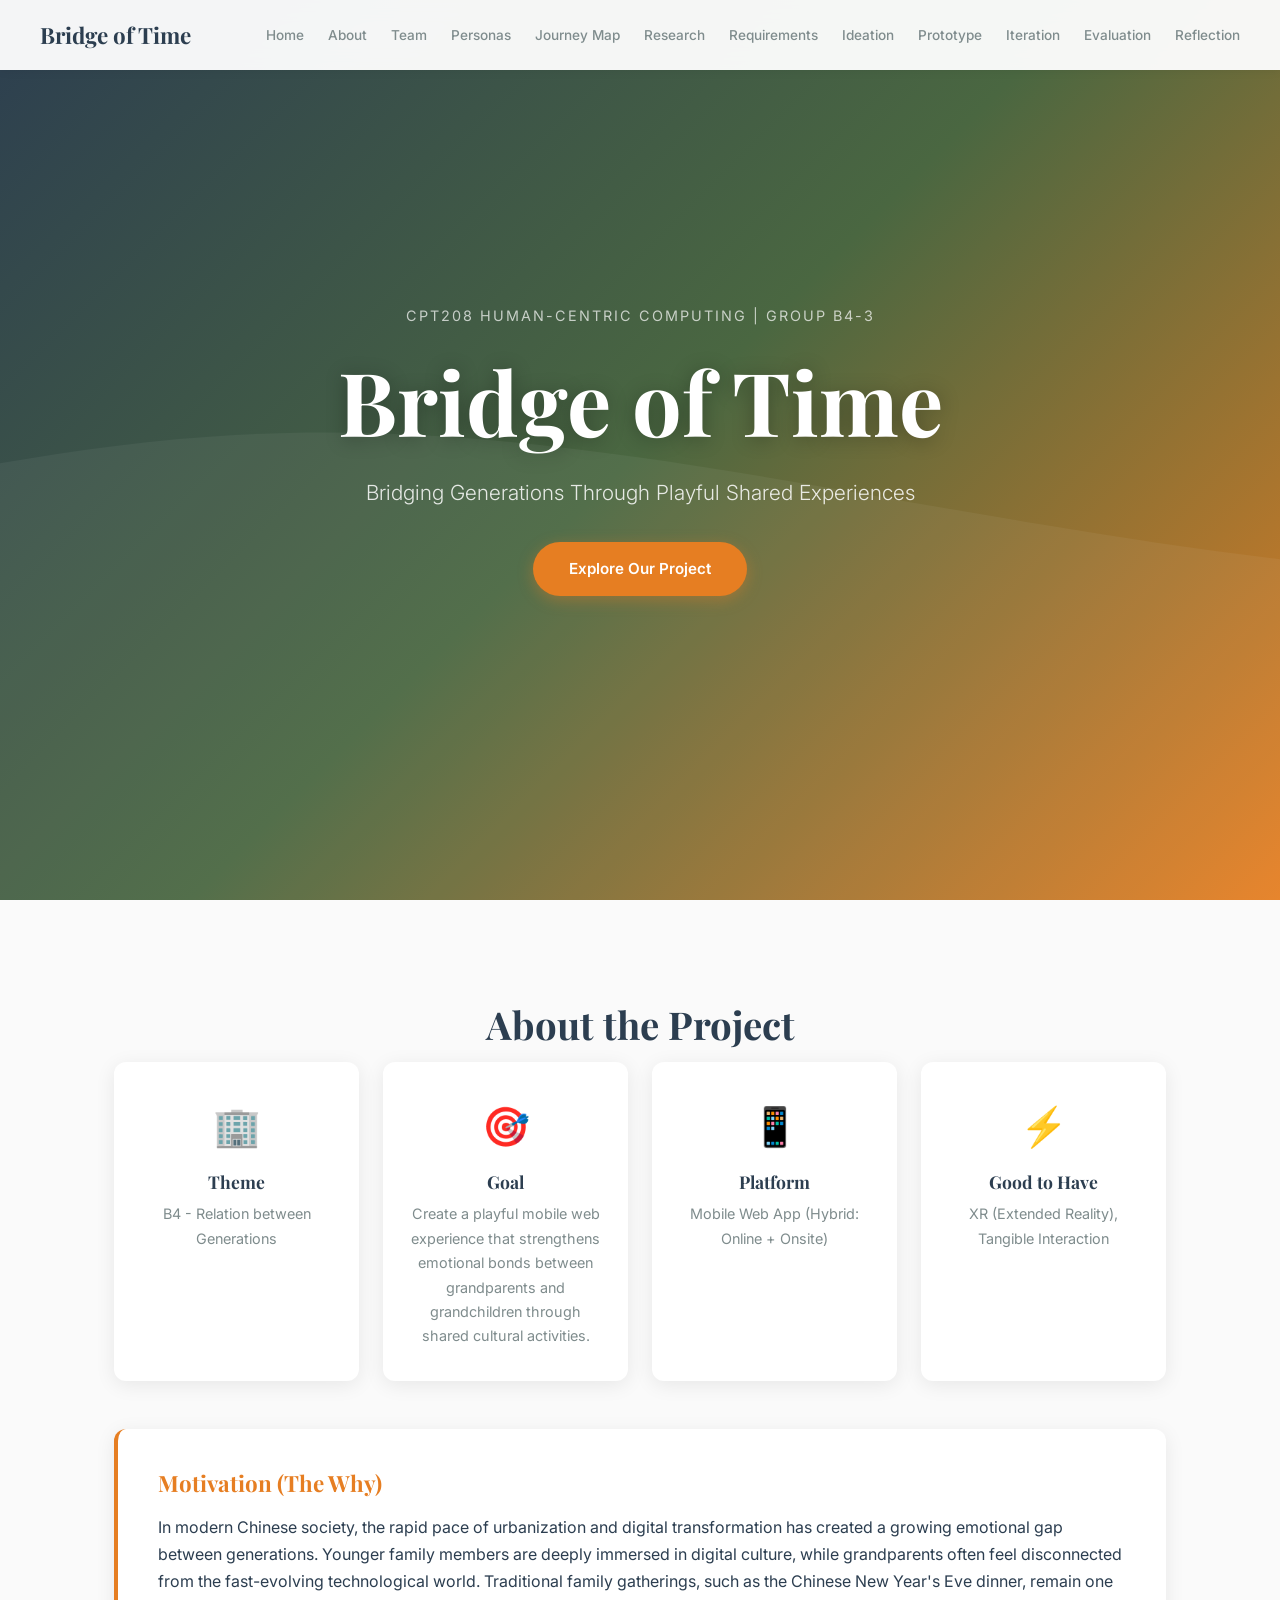
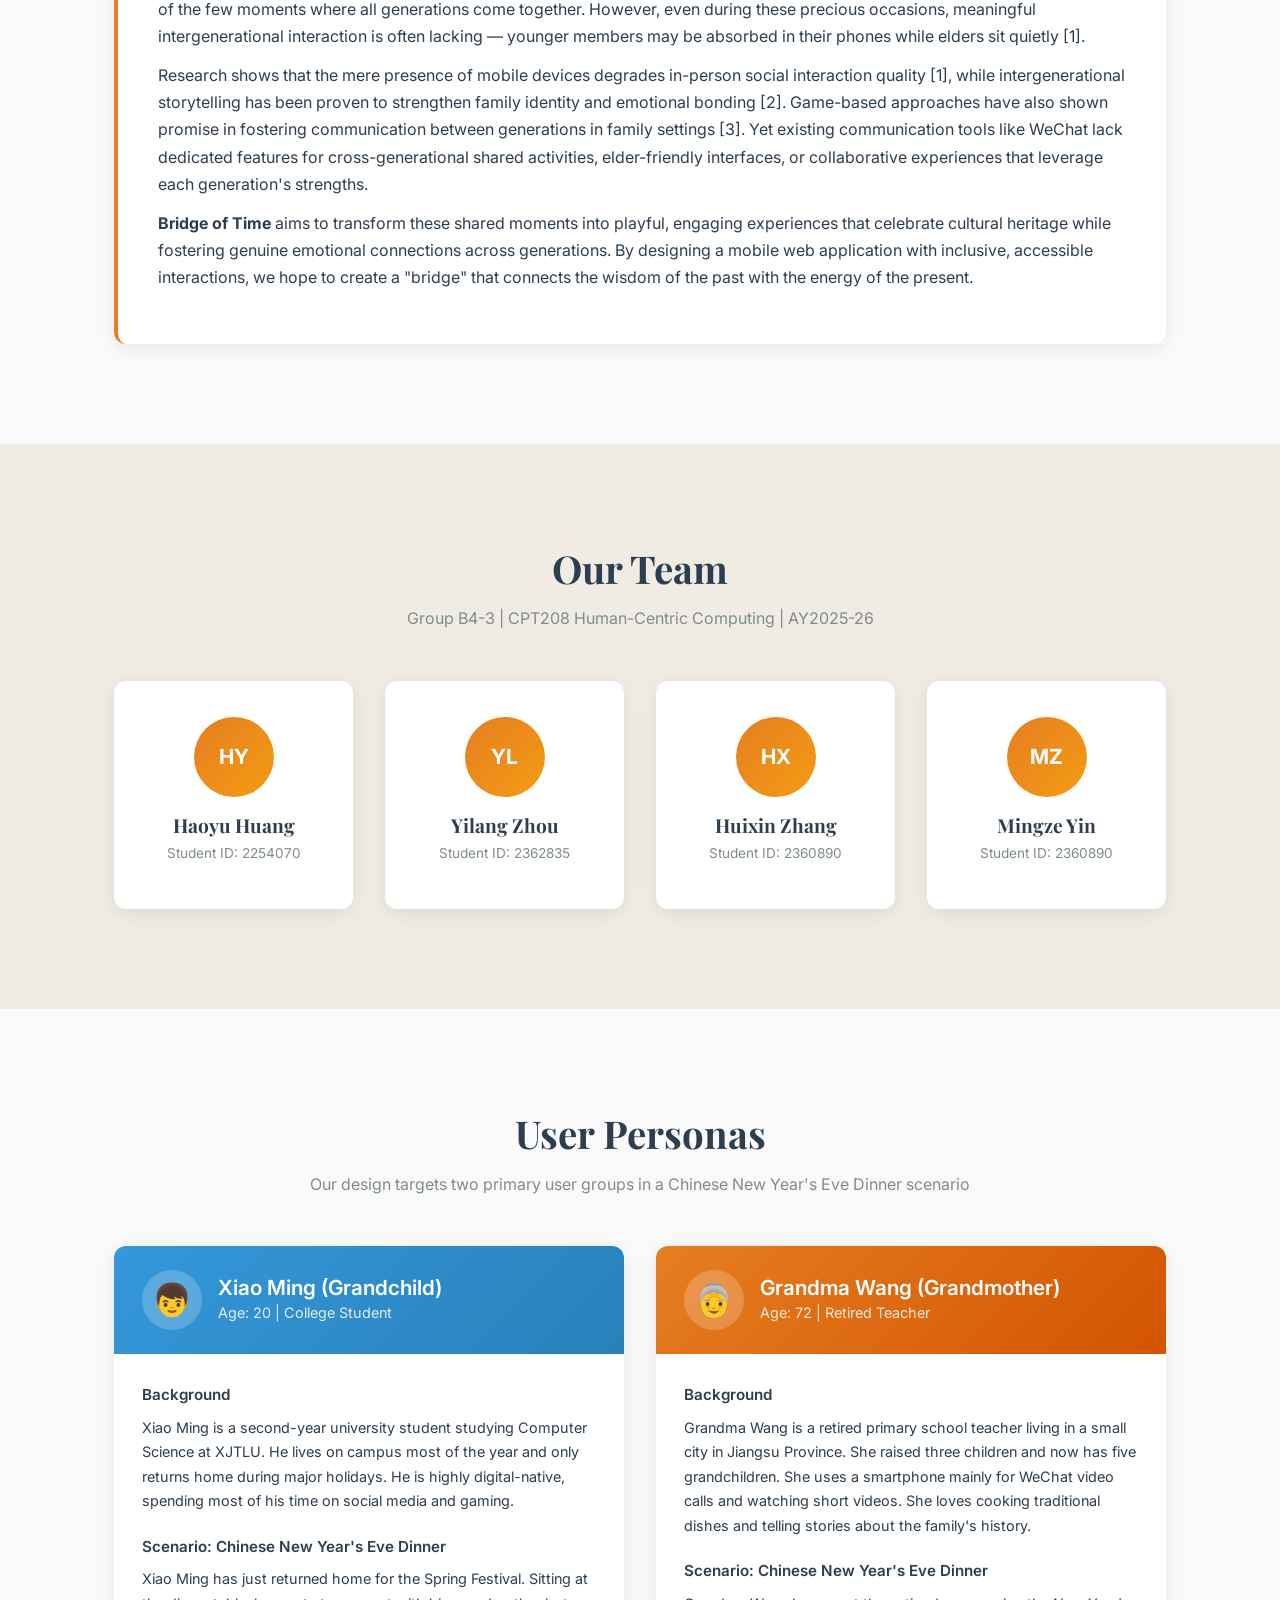
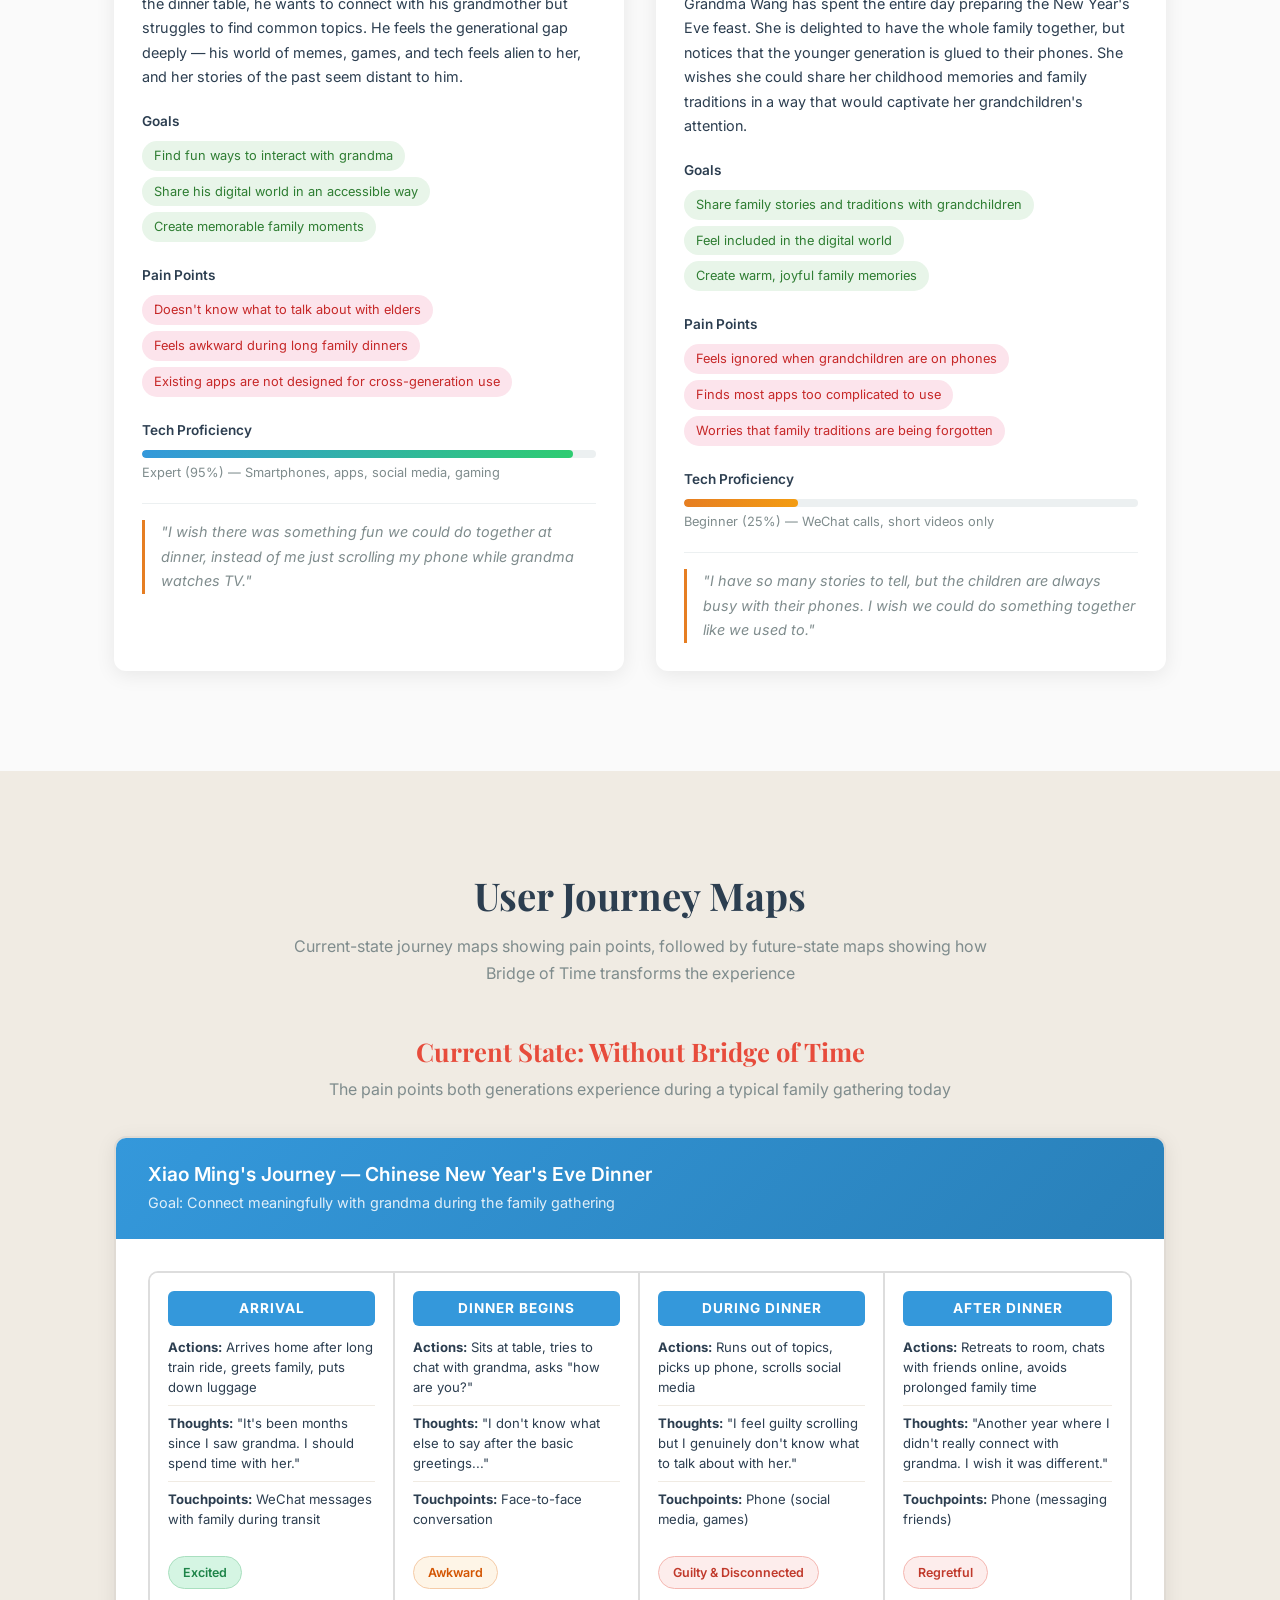
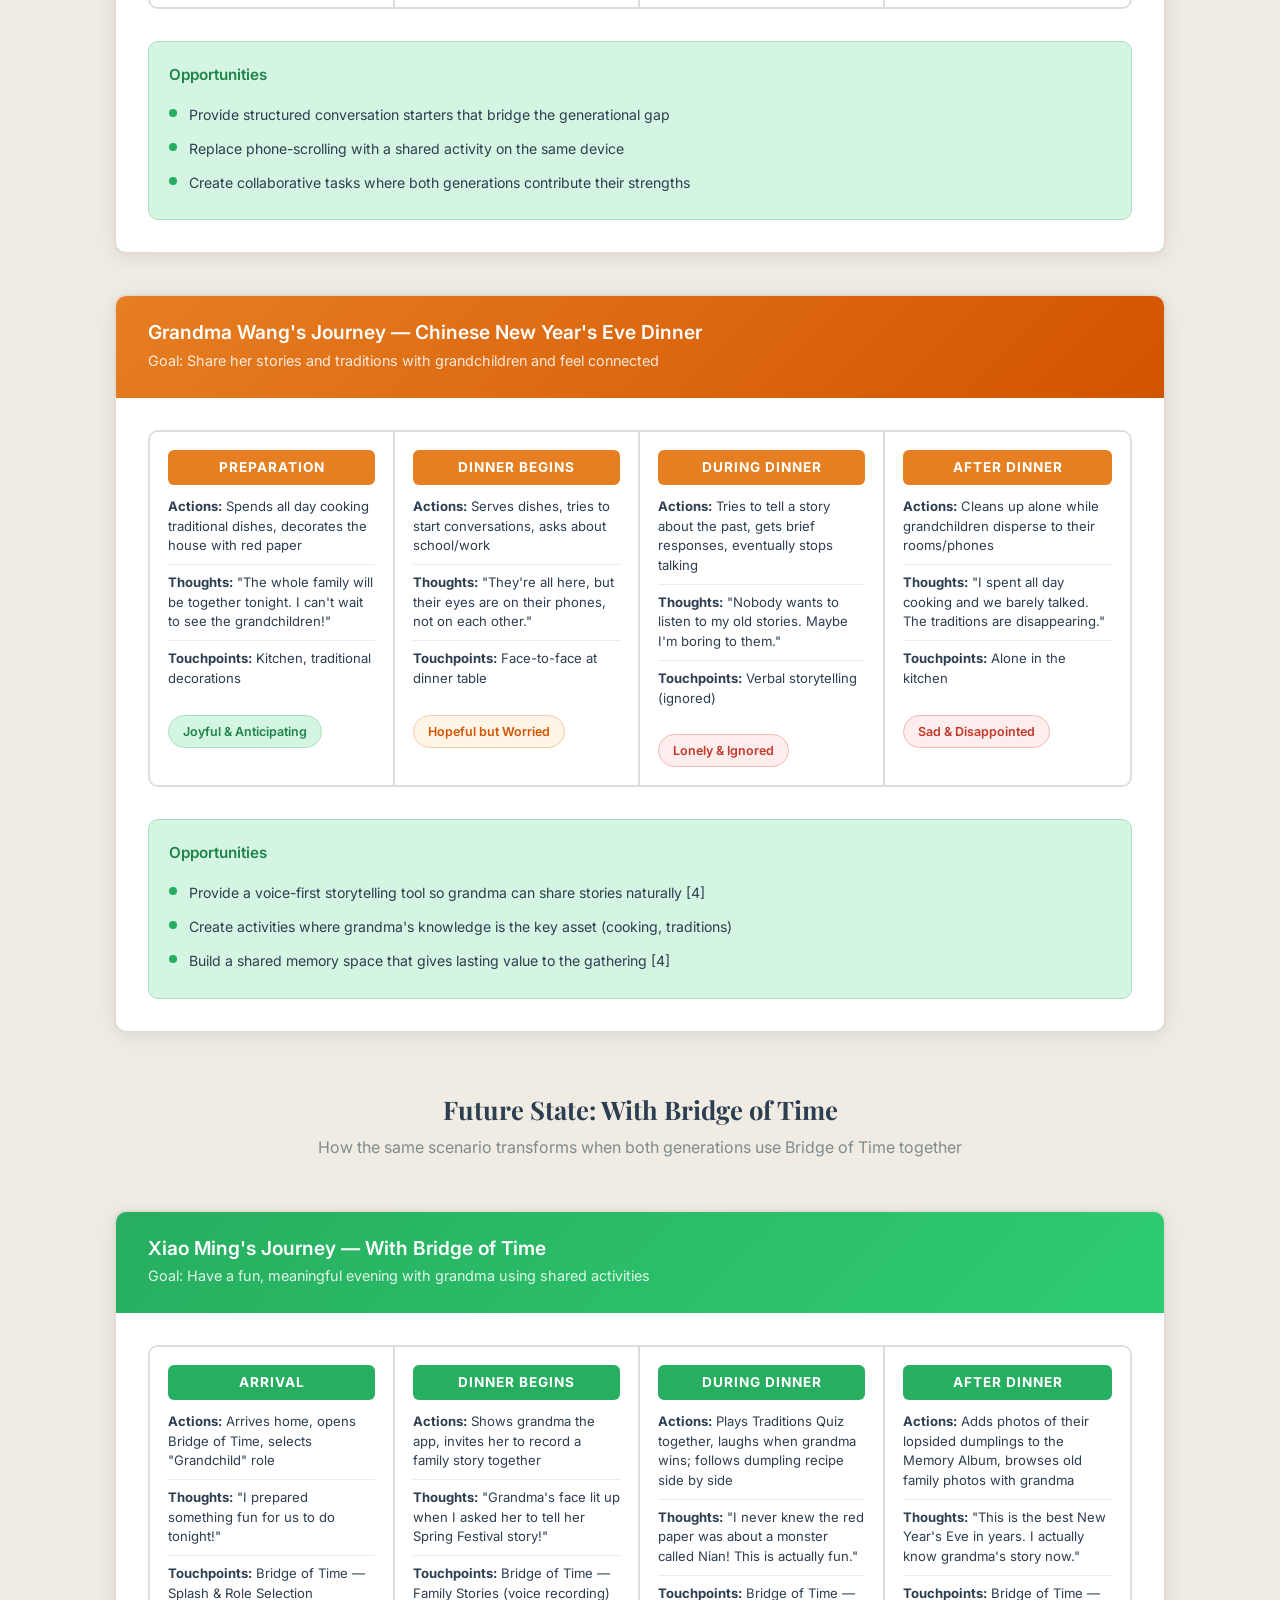
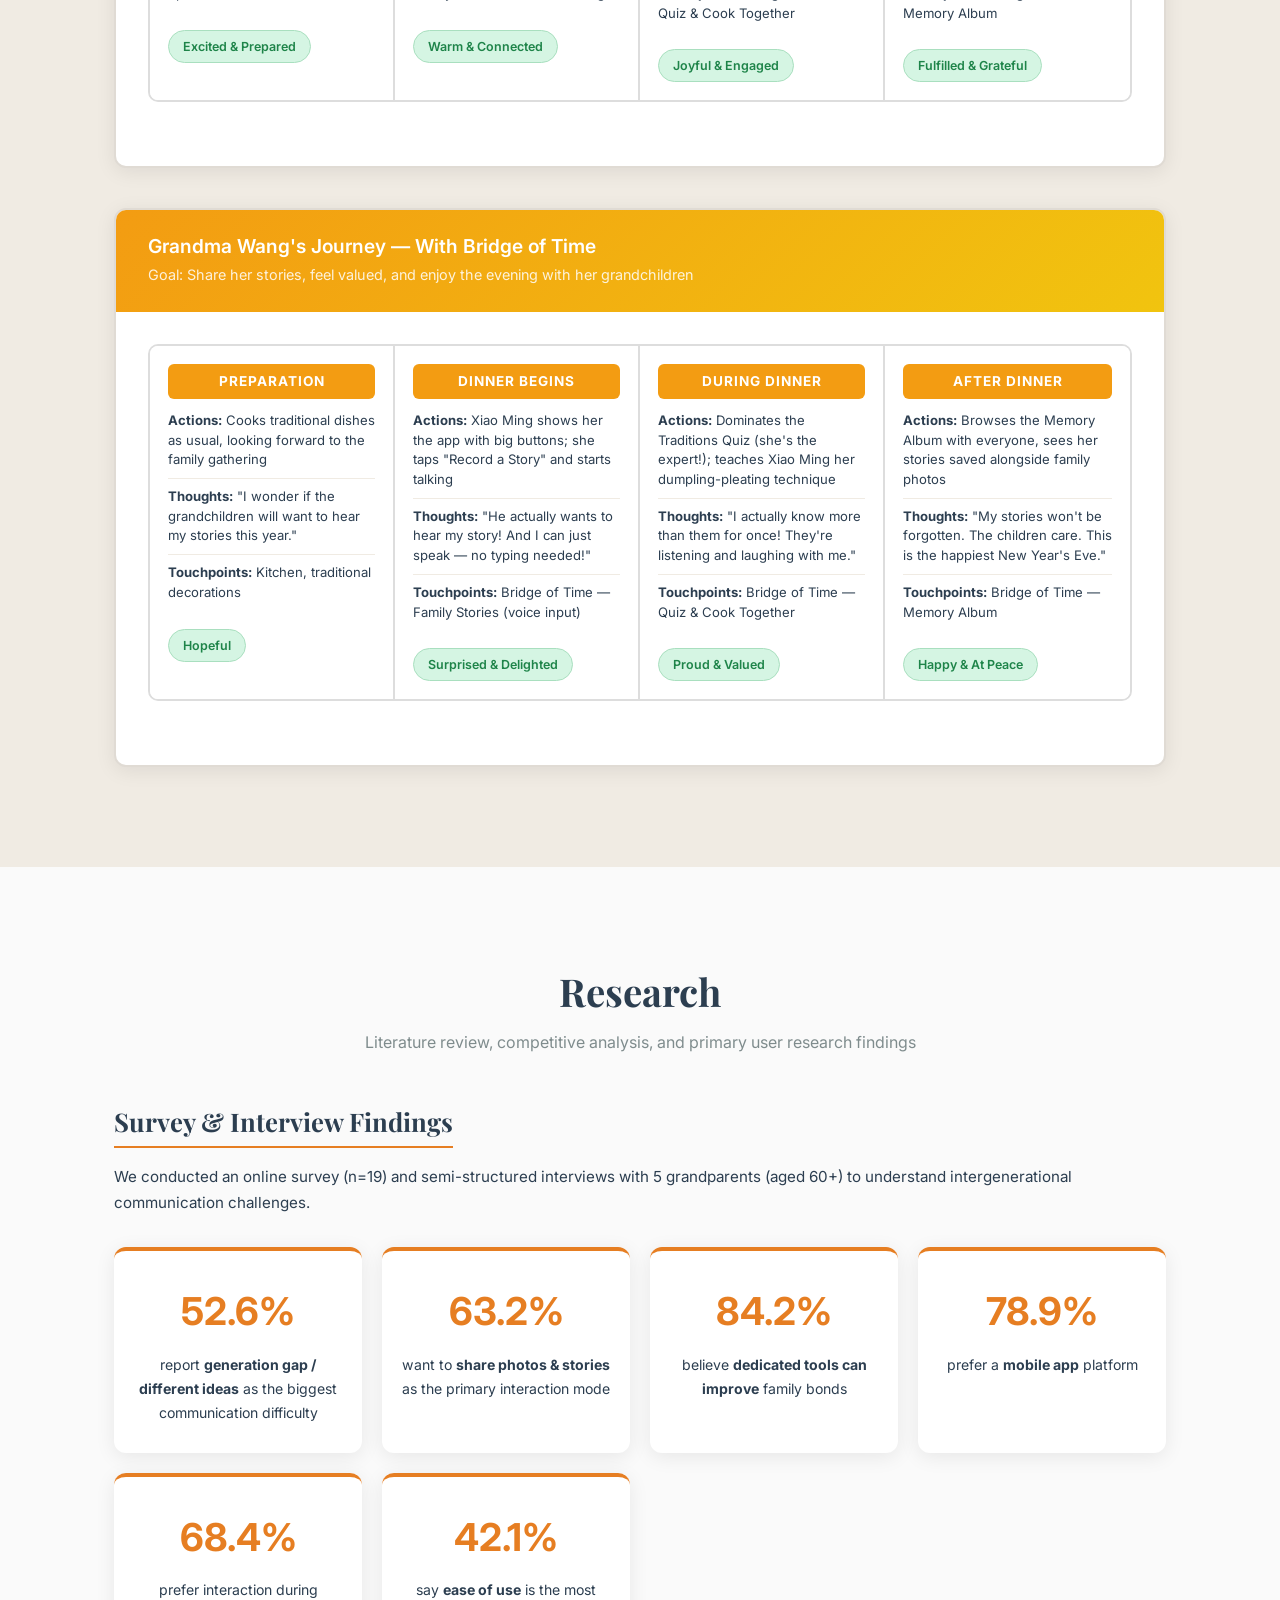
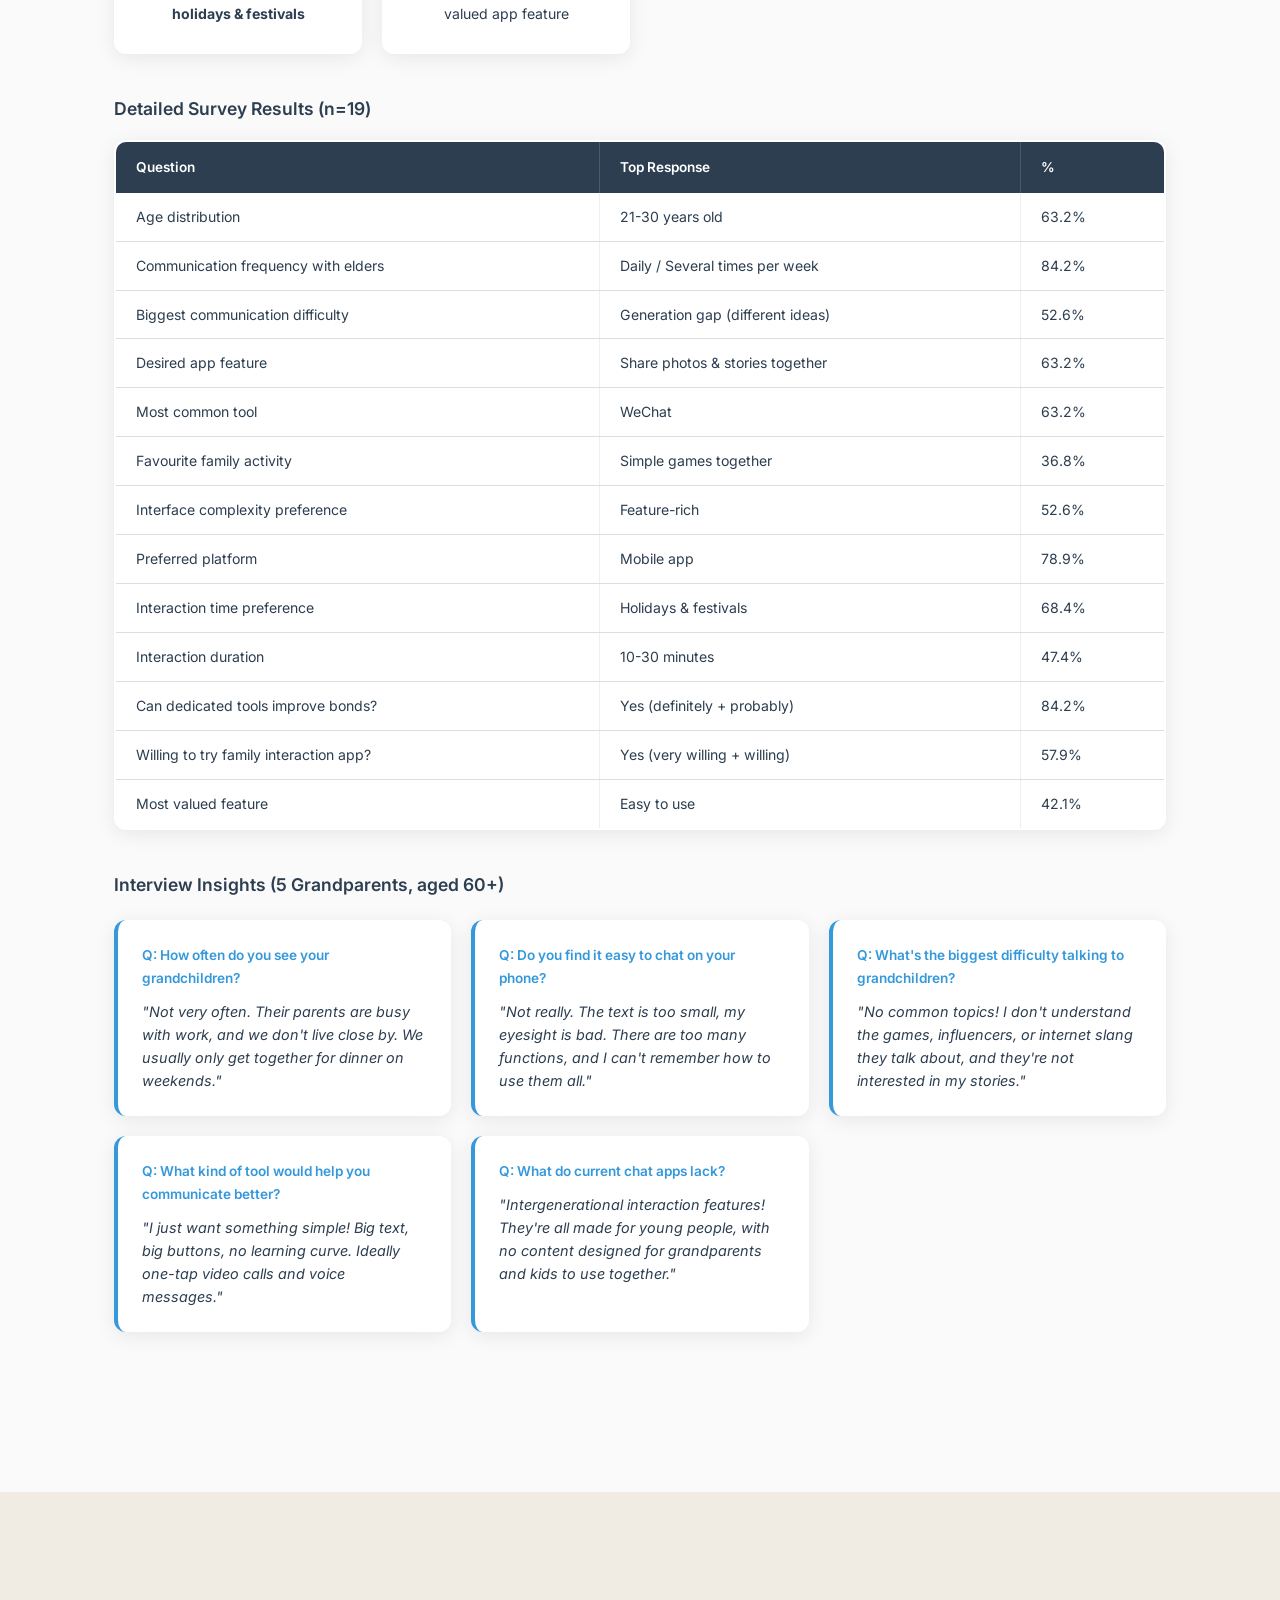
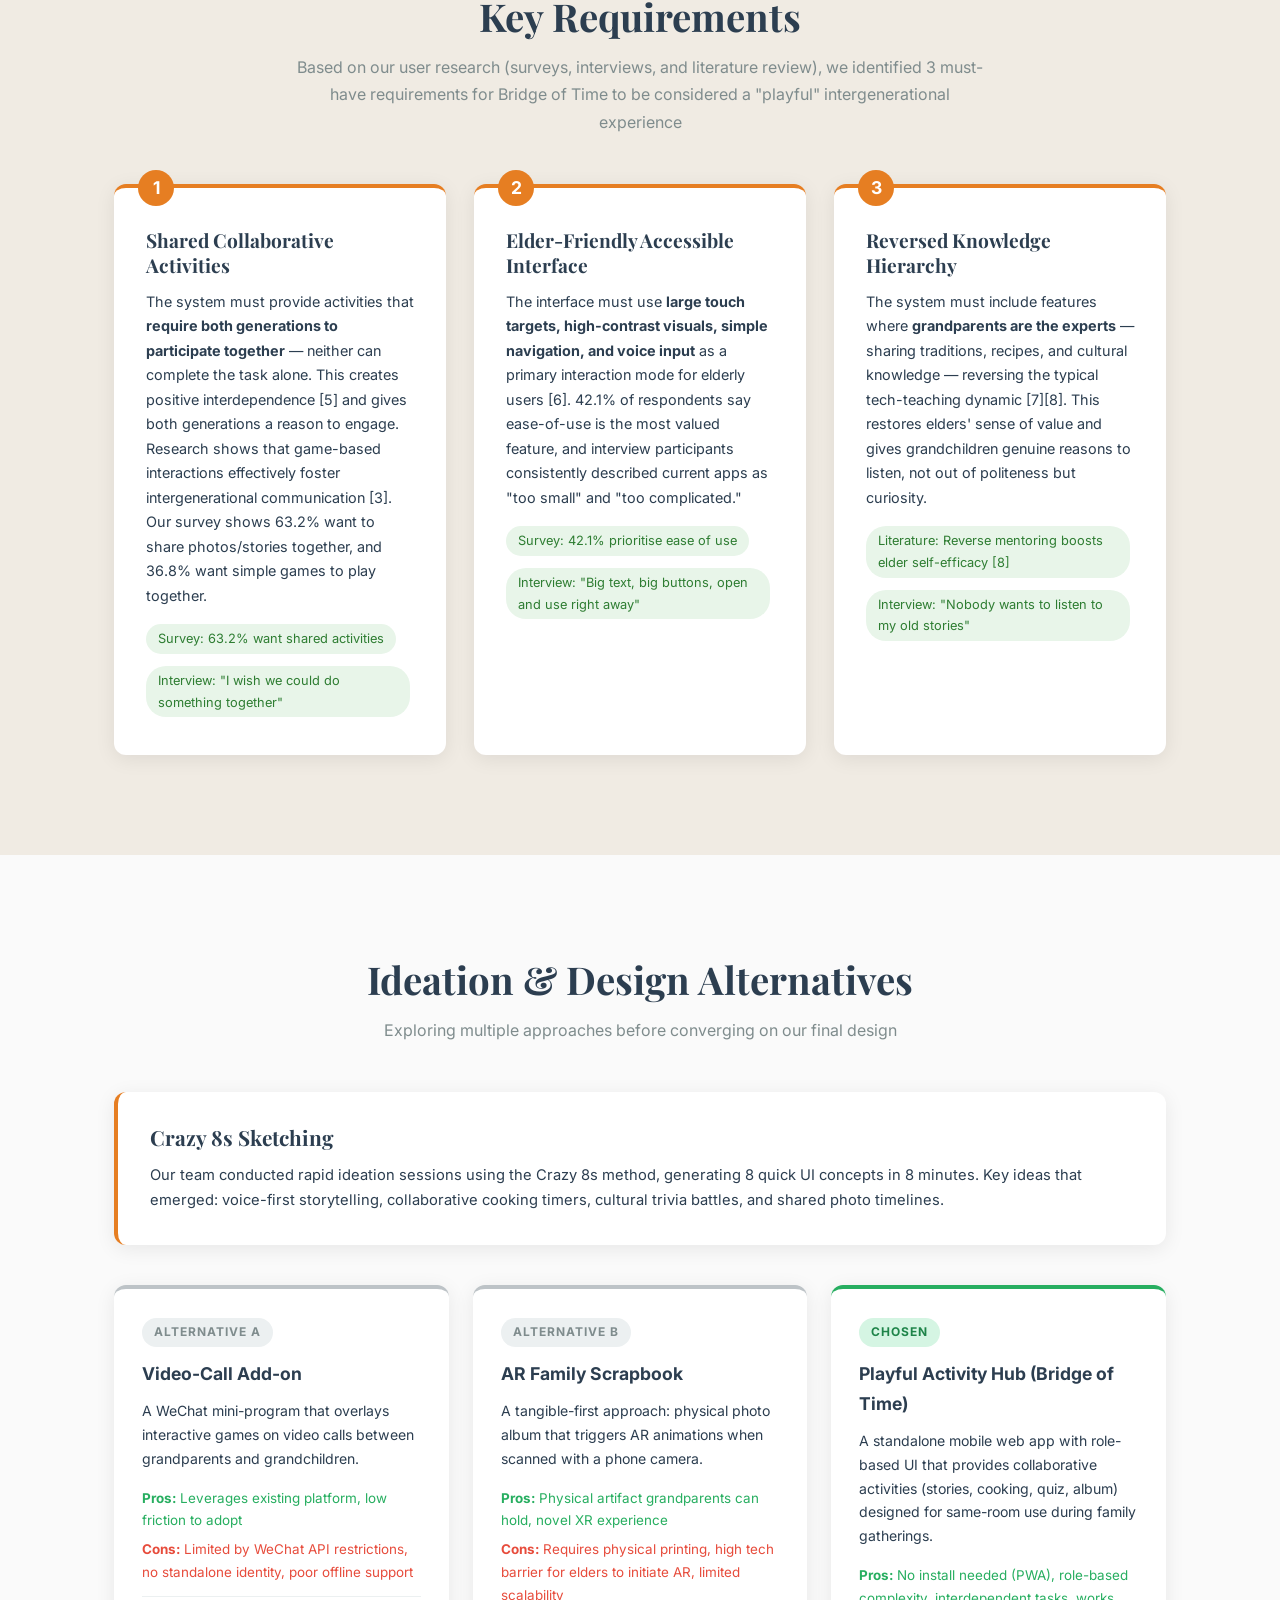
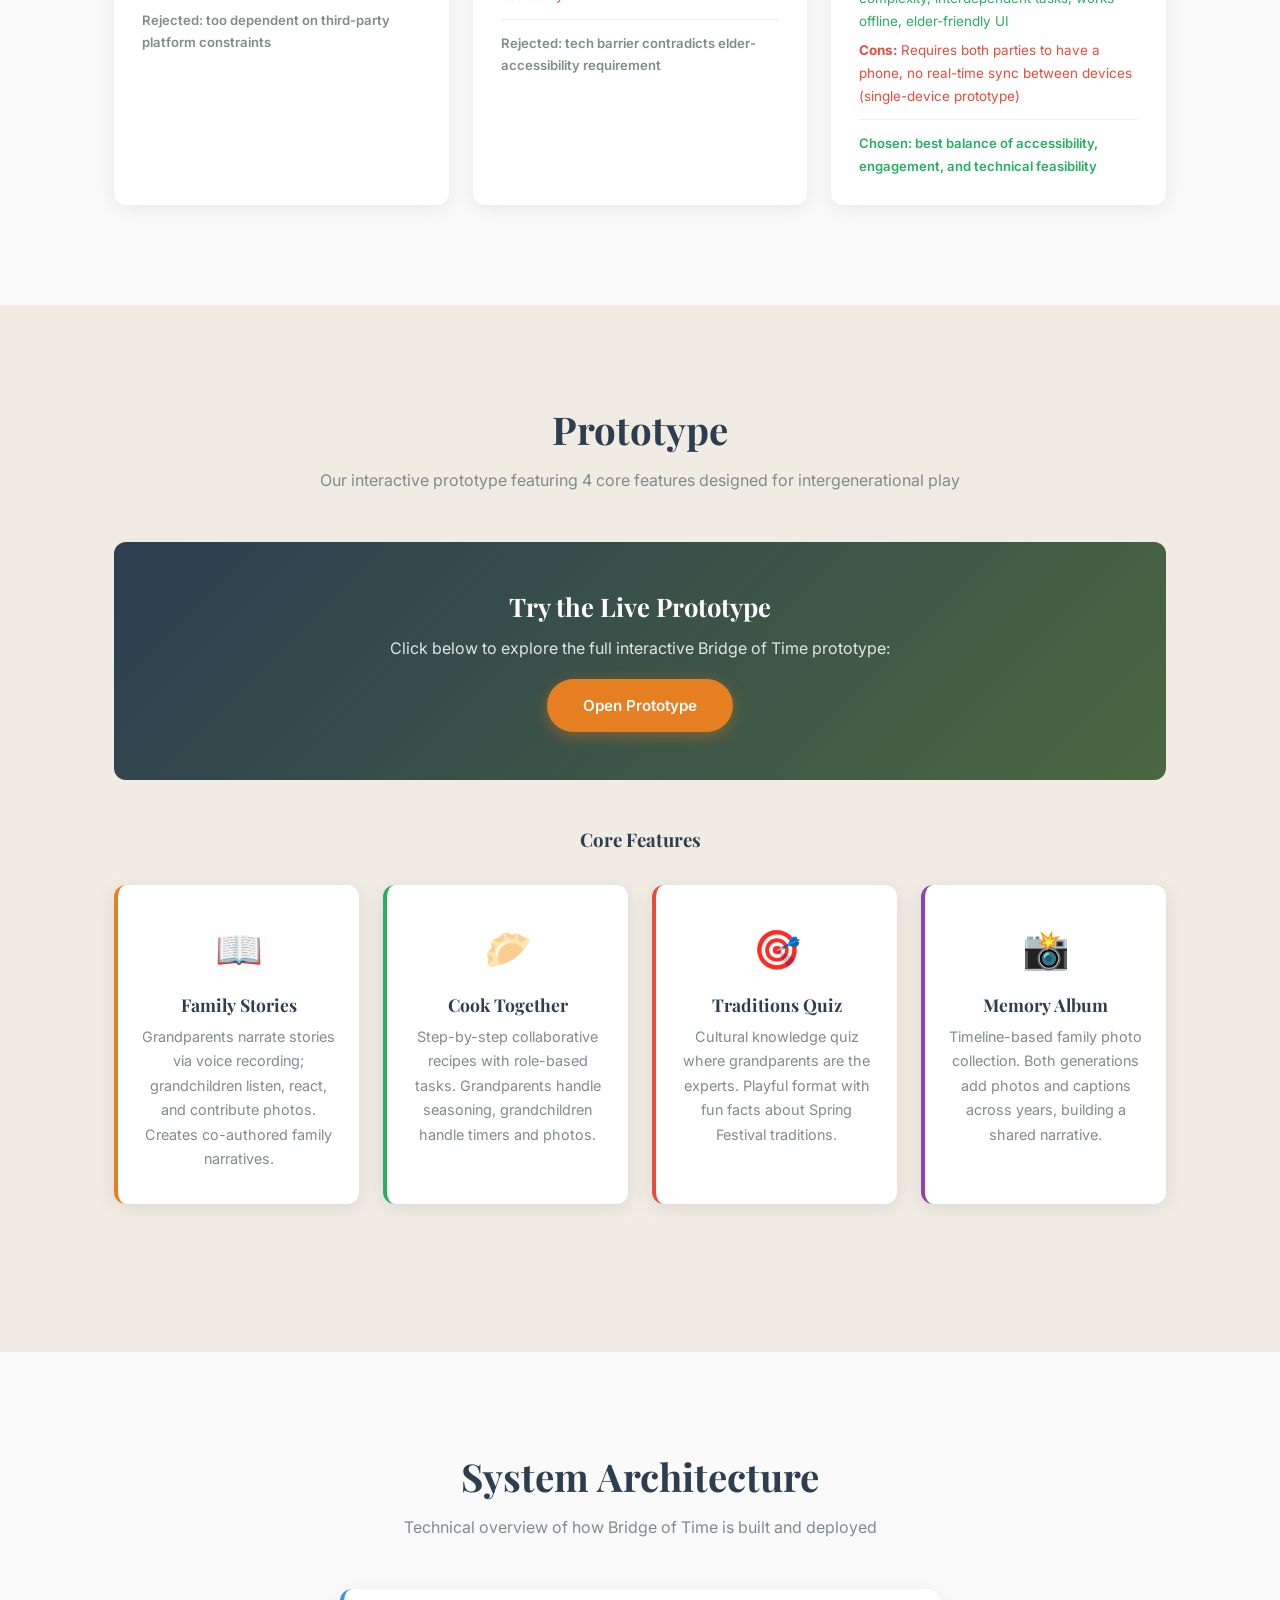
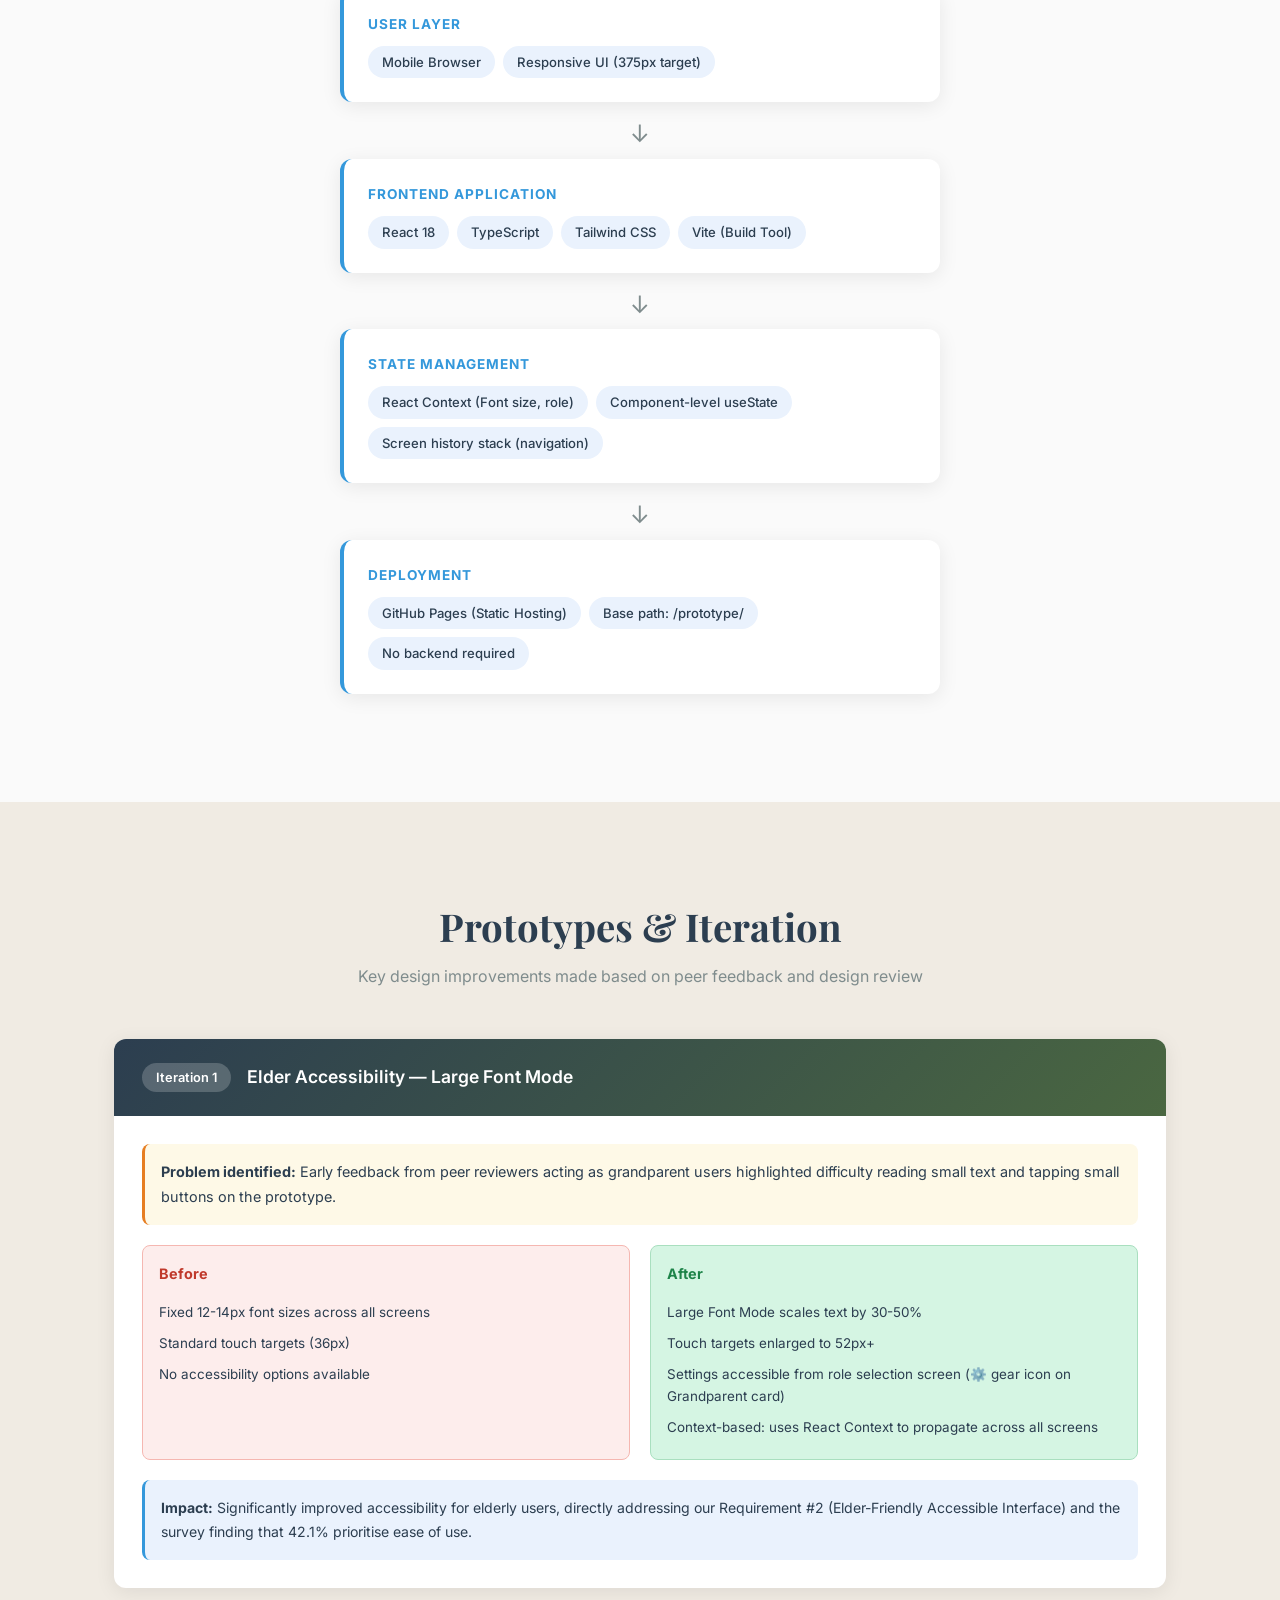
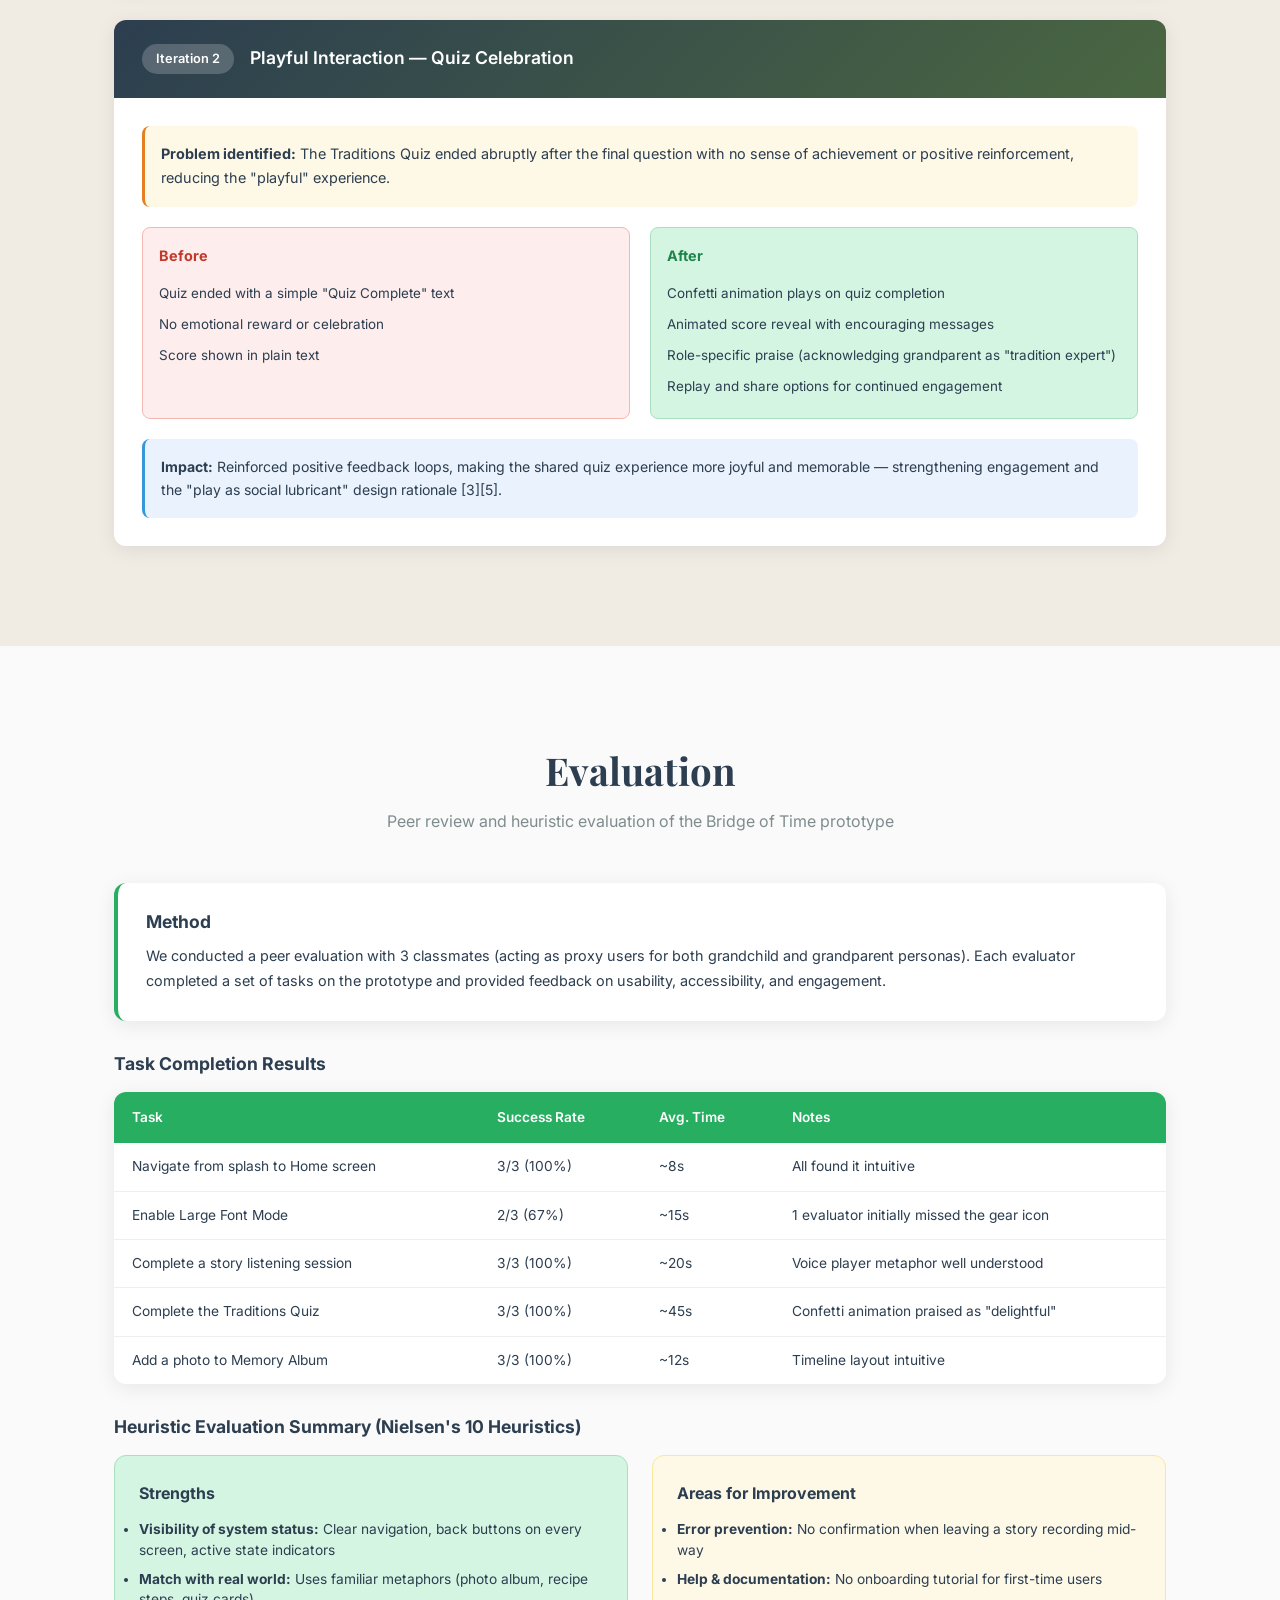
==== commit b757e4f1: "Add final portfolio sections, README, and ai-logs - Ideation & Design Alternatives (Crazy 8s, 3 alte" ====
--- a/index.html
+++ b/index.html
@@ -21,7 +21,11 @@
             <li><a href="#journey">Journey Map</a></li>
             <li><a href="#research">Research</a></li>
             <li><a href="#requirements">Requirements</a></li>
+            <li><a href="#ideation">Ideation</a></li>
             <li><a href="#prototype">Prototype</a></li>
+            <li><a href="#iteration">Iteration</a></li>
+            <li><a href="#evaluation">Evaluation</a></li>
+            <li><a href="#reflection">Reflection</a></li>
         </ul>
         <button class="nav-toggle" aria-label="Toggle navigation">
             <span></span><span></span><span></span>
@@ -557,8 +561,54 @@
         </div>
     </section>
 
+    <!-- Ideation & Alternatives Section -->
+    <section id="ideation" class="section">
+        <div class="container">
+            <h2 class="section-title">Ideation & Design Alternatives</h2>
+            <p class="section-desc">Exploring multiple approaches before converging on our final design</p>
+
+            <div class="ideation-block">
+                <h3 class="ideation-subtitle">Crazy 8s Sketching</h3>
+                <p>Our team conducted rapid ideation sessions using the Crazy 8s method, generating 8 quick UI concepts in 8 minutes. Key ideas that emerged: voice-first storytelling, collaborative cooking timers, cultural trivia battles, and shared photo timelines.</p>
+            </div>
+
+            <div class="alternatives-grid">
+                <div class="alt-card alt-rejected">
+                    <div class="alt-badge">Alternative A</div>
+                    <h4>Video-Call Add-on</h4>
+                    <p>A WeChat mini-program that overlays interactive games on video calls between grandparents and grandchildren.</p>
+                    <div class="alt-pros-cons">
+                        <div class="alt-pros"><strong>Pros:</strong> Leverages existing platform, low friction to adopt</div>
+                        <div class="alt-cons"><strong>Cons:</strong> Limited by WeChat API restrictions, no standalone identity, poor offline support</div>
+                    </div>
+                    <div class="alt-verdict">Rejected: too dependent on third-party platform constraints</div>
+                </div>
+                <div class="alt-card alt-rejected">
+                    <div class="alt-badge">Alternative B</div>
+                    <h4>AR Family Scrapbook</h4>
+                    <p>A tangible-first approach: physical photo album that triggers AR animations when scanned with a phone camera.</p>
+                    <div class="alt-pros-cons">
+                        <div class="alt-pros"><strong>Pros:</strong> Physical artifact grandparents can hold, novel XR experience</div>
+                        <div class="alt-cons"><strong>Cons:</strong> Requires physical printing, high tech barrier for elders to initiate AR, limited scalability</div>
+                    </div>
+                    <div class="alt-verdict">Rejected: tech barrier contradicts elder-accessibility requirement</div>
+                </div>
+                <div class="alt-card alt-chosen">
+                    <div class="alt-badge chosen-badge">Chosen</div>
+                    <h4>Playful Activity Hub (Bridge of Time)</h4>
+                    <p>A standalone mobile web app with role-based UI that provides collaborative activities (stories, cooking, quiz, album) designed for same-room use during family gatherings.</p>
+                    <div class="alt-pros-cons">
+                        <div class="alt-pros"><strong>Pros:</strong> No install needed (PWA), role-based complexity, interdependent tasks, works offline, elder-friendly UI</div>
+                        <div class="alt-cons"><strong>Cons:</strong> Requires both parties to have a phone, no real-time sync between devices (single-device prototype)</div>
+                    </div>
+                    <div class="alt-verdict chosen-verdict">Chosen: best balance of accessibility, engagement, and technical feasibility</div>
+                </div>
+            </div>
+        </div>
+    </section>
+
     <!-- Prototype Section -->
-    <section id="prototype" class="section">
+    <section id="prototype" class="section section-alt">
         <div class="container">
             <h2 class="section-title">Prototype</h2>
             <p class="section-desc">Our interactive prototype featuring 4 core features designed for intergenerational play</p>
@@ -591,6 +641,316 @@
                         <div class="about-icon">&#128248;</div>
                         <h3>Memory Album</h3>
                         <p>Timeline-based family photo collection. Both generations add photos and captions across years, building a shared narrative.</p>
+                    </div>
+                </div>
+            </div>
+        </div>
+    </section>
+
+    <!-- System Architecture Section -->
+    <section id="architecture" class="section">
+        <div class="container">
+            <h2 class="section-title">System Architecture</h2>
+            <p class="section-desc">Technical overview of how Bridge of Time is built and deployed</p>
+
+            <div class="arch-diagram">
+                <div class="arch-layer">
+                    <div class="arch-label">User Layer</div>
+                    <div class="arch-items">
+                        <span class="arch-item">Mobile Browser</span>
+                        <span class="arch-item">Responsive UI (375px target)</span>
+                    </div>
+                </div>
+                <div class="arch-arrow">&darr;</div>
+                <div class="arch-layer">
+                    <div class="arch-label">Frontend Application</div>
+                    <div class="arch-items">
+                        <span class="arch-item">React 18</span>
+                        <span class="arch-item">TypeScript</span>
+                        <span class="arch-item">Tailwind CSS</span>
+                        <span class="arch-item">Vite (Build Tool)</span>
+                    </div>
+                </div>
+                <div class="arch-arrow">&darr;</div>
+                <div class="arch-layer">
+                    <div class="arch-label">State Management</div>
+                    <div class="arch-items">
+                        <span class="arch-item">React Context (Font size, role)</span>
+                        <span class="arch-item">Component-level useState</span>
+                        <span class="arch-item">Screen history stack (navigation)</span>
+                    </div>
+                </div>
+                <div class="arch-arrow">&darr;</div>
+                <div class="arch-layer">
+                    <div class="arch-label">Deployment</div>
+                    <div class="arch-items">
+                        <span class="arch-item">GitHub Pages (Static Hosting)</span>
+                        <span class="arch-item">Base path: /prototype/</span>
+                        <span class="arch-item">No backend required</span>
+                    </div>
+                </div>
+            </div>
+        </div>
+    </section>
+
+    <!-- Iteration Section -->
+    <section id="iteration" class="section section-alt">
+        <div class="container">
+            <h2 class="section-title">Prototypes & Iteration</h2>
+            <p class="section-desc">Key design improvements made based on peer feedback and design review</p>
+
+            <div class="iteration-grid">
+                <div class="iteration-card">
+                    <div class="iteration-header">
+                        <span class="iteration-num">Iteration 1</span>
+                        <h3>Elder Accessibility &mdash; Large Font Mode</h3>
+                    </div>
+                    <div class="iteration-body">
+                        <div class="iteration-context">
+                            <strong>Problem identified:</strong> Early feedback from peer reviewers acting as grandparent users highlighted difficulty reading small text and tapping small buttons on the prototype.
+                        </div>
+                        <div class="iteration-comparison">
+                            <div class="iter-before">
+                                <h4>Before</h4>
+                                <ul>
+                                    <li>Fixed 12-14px font sizes across all screens</li>
+                                    <li>Standard touch targets (36px)</li>
+                                    <li>No accessibility options available</li>
+                                </ul>
+                            </div>
+                            <div class="iter-after">
+                                <h4>After</h4>
+                                <ul>
+                                    <li>Large Font Mode scales text by 30-50%</li>
+                                    <li>Touch targets enlarged to 52px+</li>
+                                    <li>Settings accessible from role selection screen (&#9881;&#65039; gear icon on Grandparent card)</li>
+                                    <li>Context-based: uses React Context to propagate across all screens</li>
+                                </ul>
+                            </div>
+                        </div>
+                        <div class="iteration-impact">
+                            <strong>Impact:</strong> Significantly improved accessibility for elderly users, directly addressing our Requirement #2 (Elder-Friendly Accessible Interface) and the survey finding that 42.1% prioritise ease of use.
+                        </div>
+                    </div>
+                </div>
+
+                <div class="iteration-card">
+                    <div class="iteration-header">
+                        <span class="iteration-num">Iteration 2</span>
+                        <h3>Playful Interaction &mdash; Quiz Celebration</h3>
+                    </div>
+                    <div class="iteration-body">
+                        <div class="iteration-context">
+                            <strong>Problem identified:</strong> The Traditions Quiz ended abruptly after the final question with no sense of achievement or positive reinforcement, reducing the "playful" experience.
+                        </div>
+                        <div class="iteration-comparison">
+                            <div class="iter-before">
+                                <h4>Before</h4>
+                                <ul>
+                                    <li>Quiz ended with a simple "Quiz Complete" text</li>
+                                    <li>No emotional reward or celebration</li>
+                                    <li>Score shown in plain text</li>
+                                </ul>
+                            </div>
+                            <div class="iter-after">
+                                <h4>After</h4>
+                                <ul>
+                                    <li>Confetti animation plays on quiz completion</li>
+                                    <li>Animated score reveal with encouraging messages</li>
+                                    <li>Role-specific praise (acknowledging grandparent as "tradition expert")</li>
+                                    <li>Replay and share options for continued engagement</li>
+                                </ul>
+                            </div>
+                        </div>
+                        <div class="iteration-impact">
+                            <strong>Impact:</strong> Reinforced positive feedback loops, making the shared quiz experience more joyful and memorable &mdash; strengthening engagement and the "play as social lubricant" design rationale [3][5].
+                        </div>
+                    </div>
+                </div>
+            </div>
+        </div>
+    </section>
+
+    <!-- Evaluation Section -->
+    <section id="evaluation" class="section">
+        <div class="container">
+            <h2 class="section-title">Evaluation</h2>
+            <p class="section-desc">Peer review and heuristic evaluation of the Bridge of Time prototype</p>
+
+            <div class="eval-method">
+                <h3>Method</h3>
+                <p>We conducted a peer evaluation with 3 classmates (acting as proxy users for both grandchild and grandparent personas). Each evaluator completed a set of tasks on the prototype and provided feedback on usability, accessibility, and engagement.</p>
+            </div>
+
+            <div class="eval-tasks">
+                <h3>Task Completion Results</h3>
+                <table class="eval-table">
+                    <thead>
+                        <tr>
+                            <th>Task</th>
+                            <th>Success Rate</th>
+                            <th>Avg. Time</th>
+                            <th>Notes</th>
+                        </tr>
+                    </thead>
+                    <tbody>
+                        <tr>
+                            <td>Navigate from splash to Home screen</td>
+                            <td>3/3 (100%)</td>
+                            <td>~8s</td>
+                            <td>All found it intuitive</td>
+                        </tr>
+                        <tr>
+                            <td>Enable Large Font Mode</td>
+                            <td>2/3 (67%)</td>
+                            <td>~15s</td>
+                            <td>1 evaluator initially missed the gear icon</td>
+                        </tr>
+                        <tr>
+                            <td>Complete a story listening session</td>
+                            <td>3/3 (100%)</td>
+                            <td>~20s</td>
+                            <td>Voice player metaphor well understood</td>
+                        </tr>
+                        <tr>
+                            <td>Complete the Traditions Quiz</td>
+                            <td>3/3 (100%)</td>
+                            <td>~45s</td>
+                            <td>Confetti animation praised as "delightful"</td>
+                        </tr>
+                        <tr>
+                            <td>Add a photo to Memory Album</td>
+                            <td>3/3 (100%)</td>
+                            <td>~12s</td>
+                            <td>Timeline layout intuitive</td>
+                        </tr>
+                    </tbody>
+                </table>
+            </div>
+
+            <div class="eval-heuristic">
+                <h3>Heuristic Evaluation Summary (Nielsen's 10 Heuristics)</h3>
+                <div class="heuristic-grid">
+                    <div class="heuristic-card heuristic-good">
+                        <h4>Strengths</h4>
+                        <ul>
+                            <li><strong>Visibility of system status:</strong> Clear navigation, back buttons on every screen, active state indicators</li>
+                            <li><strong>Match with real world:</strong> Uses familiar metaphors (photo album, recipe steps, quiz cards)</li>
+                            <li><strong>User control:</strong> Back navigation always available, settings easily accessible</li>
+                            <li><strong>Aesthetic design:</strong> Clean, warm visual style with consistent colour palette</li>
+                        </ul>
+                    </div>
+                    <div class="heuristic-card heuristic-improve">
+                        <h4>Areas for Improvement</h4>
+                        <ul>
+                            <li><strong>Error prevention:</strong> No confirmation when leaving a story recording mid-way</li>
+                            <li><strong>Help & documentation:</strong> No onboarding tutorial for first-time users</li>
+                            <li><strong>Flexibility:</strong> Large Font Mode toggle location not immediately obvious to all users</li>
+                        </ul>
+                    </div>
+                </div>
+            </div>
+
+            <div class="eval-feedback">
+                <h3>Qualitative Feedback</h3>
+                <div class="feedback-quotes">
+                    <blockquote>"The large font mode is exactly what my grandma would need. The gear icon could be more prominent though."</blockquote>
+                    <blockquote>"I love the confetti at the end of the quiz &mdash; it makes you want to play again!"</blockquote>
+                    <blockquote>"The Cook Together screen really feels like something you'd do side-by-side. The role division is clever."</blockquote>
+                </div>
+            </div>
+        </div>
+    </section>
+
+    <!-- Individual Contributions Section -->
+    <section id="contributions" class="section section-alt">
+        <div class="container">
+            <h2 class="section-title">Individual Contributions</h2>
+            <p class="section-desc">Detailed breakdown of each team member's responsibilities</p>
+
+            <table class="contrib-table">
+                <thead>
+                    <tr>
+                        <th>Member</th>
+                        <th>Student ID</th>
+                        <th>Primary Role</th>
+                        <th>Key Deliverables</th>
+                    </tr>
+                </thead>
+                <tbody>
+                    <tr>
+                        <td><strong>Haoyu Huang</strong></td>
+                        <td>2254070</td>
+                        <td>UI Design & Development</td>
+                        <td>High-fidelity React prototype (all 7 screens), portfolio website design & coding, GitHub deployment, accessibility features (Large Font Mode), interaction design</td>
+                    </tr>
+                    <tr>
+                        <td><strong>Yilang Zhou</strong></td>
+                        <td>2362835</td>
+                        <td>Documentation</td>
+                        <td>Portfolio content writing, design rationale documentation, user journey maps, requirements specification, poster text content</td>
+                    </tr>
+                    <tr>
+                        <td><strong>Huixin Zhang</strong></td>
+                        <td>2360890</td>
+                        <td>Video & User Research</td>
+                        <td>Demo video production, survey/questionnaire design and distribution (n=19), interview facilitation, data analysis and visualization</td>
+                    </tr>
+                    <tr>
+                        <td><strong>Mingze Yin</strong></td>
+                        <td>2360890</td>
+                        <td>Literature Research</td>
+                        <td>Academic paper review (8 papers), competitive product analysis, theoretical framework (reversed knowledge hierarchy, interdependent task design), reference management</td>
+                    </tr>
+                </tbody>
+            </table>
+        </div>
+    </section>
+
+    <!-- Reflection Section -->
+    <section id="reflection" class="section">
+        <div class="container">
+            <h2 class="section-title">Reflection</h2>
+            <p class="section-desc">Critical reflection on social impact, ethical considerations, and AI usage</p>
+
+            <div class="reflection-grid">
+                <div class="reflection-card">
+                    <h3>Social & Ethical Impact</h3>
+                    <div class="reflection-body">
+                        <p><strong>Positive impact:</strong> Bridge of Time addresses a genuine social challenge &mdash; the intergenerational communication gap accelerated by technology. By designing collaborative activities where both generations contribute unique strengths, we promote mutual respect and preserve cultural heritage that might otherwise be lost.</p>
+                        <p><strong>Inclusivity:</strong> The Large Font Mode and role-based UI complexity demonstrate our commitment to inclusive design. We ensure that elderly users with lower digital literacy can participate meaningfully without feeling infantilised.</p>
+                        <p><strong>Privacy considerations:</strong> Family stories and photos are sensitive personal data. In a production system, we would implement end-to-end encryption and ensure data stays within the family unit. Our prototype currently stores no user data (stateless), which is an intentional privacy-by-design choice for the demonstration phase.</p>
+                        <p><strong>Cultural sensitivity:</strong> The app centres on Spring Festival traditions, which may not represent all Chinese families equally. Future work should expand to diverse cultural backgrounds and avoid reinforcing stereotypes about elderly people's capabilities.</p>
+                    </div>
+                </div>
+
+                <div class="reflection-card">
+                    <h3>AI & Vibe Coding Reflection</h3>
+                    <div class="reflection-body">
+                        <p><strong>Tools used:</strong> Claude (Anthropic) was used as the primary AI coding assistant for developing the React prototype. All design decisions, user research, and design rationale are original team work.</p>
+
+                        <h4>How AI was used:</h4>
+                        <ul>
+                            <li><strong>UI Component Generation:</strong> Prompts were used to scaffold React screen components (SplashScreen, HomeScreen, QuizScreen, etc.) based on our Figma wireframes and design specifications</li>
+                            <li><strong>Accessibility Implementation:</strong> AI helped implement the FontContext system and Large Font Mode propagation across all screens</li>
+                            <li><strong>Animation:</strong> The confetti celebration animation in QuizScreen was AI-generated based on our interaction design brief</li>
+                            <li><strong>Deployment:</strong> AI assisted with Vite configuration and GitHub Pages deployment setup</li>
+                        </ul>
+
+                        <h4>How we validated AI-generated code:</h4>
+                        <ul>
+                            <li>Manual testing of all user flows on multiple device sizes</li>
+                            <li>Peer review against our design requirements document</li>
+                            <li>Checking accessibility standards (touch target sizes, contrast ratios, font scaling)</li>
+                            <li>Iterative refinement based on team discussion and peer feedback</li>
+                        </ul>
+
+                        <h4>Ethical considerations:</h4>
+                        <ul>
+                            <li><strong>Accessibility:</strong> We verified that AI-generated components met WCAG guidelines for font sizes, contrast, and touch targets for elderly users</li>
+                            <li><strong>Bias:</strong> We reviewed AI-generated content for cultural assumptions and stereotypes about elderly users</li>
+                            <li><strong>Transparency:</strong> All AI tool usage is documented in our <code>/ai-logs</code> folder and referenced below</li>
+                        </ul>
                     </div>
                 </div>
             </div>
@@ -617,25 +977,25 @@
                         <p>User research: surveys (n=19), interviews (n=5), 2 personas created, user journey maps</p>
                     </div>
                 </div>
-                <div class="timeline-item active">
+                <div class="timeline-item done">
                     <div class="timeline-marker"></div>
                     <div class="timeline-content">
                         <h3>Week 5-6</h3>
                         <p>Literature review, key requirements defined, low-fi to high-fi prototype development</p>
                     </div>
                 </div>
-                <div class="timeline-item">
+                <div class="timeline-item done">
                     <div class="timeline-marker"></div>
                     <div class="timeline-content">
                         <h3>Week 7-8</h3>
-                        <p>Poster presentation, alpha system demo, initial user testing</p>
-                    </div>
-                </div>
-                <div class="timeline-item">
+                        <p>Poster presentation, alpha system demo, peer evaluation feedback collected</p>
+                    </div>
+                </div>
+                <div class="timeline-item done">
                     <div class="timeline-marker"></div>
                     <div class="timeline-content">
                         <h3>Week 9-10</h3>
-                        <p>Usability testing, iteration, final submission (portfolio + system + video)</p>
+                        <p>Iteration (Large Font Mode, celebration animation), final portfolio, system refinement, demo video</p>
                     </div>
                 </div>
             </div>
@@ -647,6 +1007,7 @@
         <div class="container">
             <h2 class="section-title">References</h2>
             <div class="references-list">
+                <h3 style="font-family: 'Inter', sans-serif; font-size: 1.1rem; margin-bottom: 16px; color: var(--primary);">Academic References</h3>
                 <p>[1] S. Misra, L. Cheng, J. Genevie, and M. Yuan, "The iPhone effect: The quality of in-person social interactions in the presence of mobile devices," <em>Environ. Behav.</em>, vol. 48, no. 2, pp. 275-298, 2016.</p>
                 <p>[2] R. Fivush, J. G. Bohanek, and W. Zaman, "Personal and intergenerational narratives in relation to adolescents' well-being," <em>New Dir. Child Adolesc. Dev.</em>, no. 131, pp. 45-57, 2011.</p>
                 <p>[3] M. Sun, Z. Zhao, and H. Liu, "Fostering intergenerational communication through games: An exploratory study on metaphorical life games in family settings," <em>Front. Public Health</em>, vol. 13, p. 1532603, 2025.</p>
@@ -655,6 +1016,10 @@
                 <p>[6] T. Jeong, G. Hwang, and D. Y. Kim, "A generative AI framework for cognitive intervention in older adults: An integrated engineering design and clinical protocol," <em>Healthcare</em>, vol. 13, no. 24, p. 3225, 2025.</p>
                 <p>[7] T. Correa, "Bottom-up technology transmission within families: Exploring how youths influence their parents' digital media use with dyadic data," <em>J. Commun.</em>, vol. 64, no. 1, pp. 103-124, 2014.</p>
                 <p>[8] J. Hu, M. Ye, H. Wan, and W. Leong, "The impact of digital reverse mentoring on older adults' digital literacy: Mediating roles of self-perceptions of aging and self-efficacy," <em>Innov. Aging</em>, vol. 10, no. 3, igag001, 2026.</p>
+
+                <h3 style="font-family: 'Inter', sans-serif; font-size: 1.1rem; margin: 32px 0 16px; color: var(--accent);">AI Tools & Acknowledgements</h3>
+                <p>[9] Claude Code (Anthropic), claude-opus-4-20250514, accessed 2026-03-01 to 2026-05-08, available at <a href="https://claude.ai" target="_blank">https://claude.ai</a>. Used for vibe coding the React prototype components, implementing accessibility features, and assisting with GitHub Pages deployment configuration.</p>
+                <p>[10] Figma, accessed 2026-02-20 to 2026-04-15, available at <a href="https://figma.com" target="_blank">https://figma.com</a>. Used for wireframing and mid-fidelity prototype design.</p>
             </div>
         </div>
     </section>
--- a/style.css
+++ b/style.css
@@ -274,6 +274,90 @@
 .footer p { margin-bottom: 4px; }
 .footer strong { color: var(--white); }
 
+/* --- Ideation & Alternatives --- */
+.ideation-block { background: var(--white); padding: 32px; border-radius: var(--radius); box-shadow: var(--shadow); margin-bottom: 40px; border-left: 4px solid var(--accent); }
+.ideation-subtitle { font-size: 1.3rem; color: var(--primary); margin-bottom: 12px; }
+.ideation-block p { color: var(--text); font-size: 0.92rem; }
+.alternatives-grid { display: grid; grid-template-columns: repeat(auto-fit, minmax(300px, 1fr)); gap: 24px; }
+.alt-card { background: var(--white); border-radius: var(--radius); padding: 28px; box-shadow: var(--shadow); border-top: 4px solid #bdc3c7; position: relative; }
+.alt-card.alt-chosen { border-top-color: var(--green); }
+.alt-badge { display: inline-block; font-size: 0.75rem; font-weight: 700; text-transform: uppercase; letter-spacing: 1px; padding: 4px 12px; border-radius: 20px; background: #ecf0f1; color: var(--text-light); margin-bottom: 12px; }
+.alt-badge.chosen-badge { background: #d5f5e3; color: #1e8449; }
+.alt-card h4 { font-size: 1.1rem; color: var(--primary); margin-bottom: 10px; }
+.alt-card > p { font-size: 0.88rem; color: var(--text); margin-bottom: 16px; }
+.alt-pros-cons { font-size: 0.84rem; margin-bottom: 12px; }
+.alt-pros { color: #27ae60; margin-bottom: 6px; }
+.alt-cons { color: #e74c3c; }
+.alt-verdict { font-size: 0.82rem; font-weight: 600; color: var(--text-light); padding-top: 12px; border-top: 1px solid #ecf0f1; }
+.alt-verdict.chosen-verdict { color: #27ae60; }
+
+/* --- System Architecture --- */
+.arch-diagram { max-width: 600px; margin: 0 auto; }
+.arch-layer { background: var(--white); border-radius: var(--radius); padding: 24px; box-shadow: var(--shadow); border-left: 4px solid var(--blue); margin-bottom: 8px; }
+.arch-label { font-family: 'Inter', sans-serif; font-size: 0.85rem; font-weight: 700; color: var(--blue); text-transform: uppercase; letter-spacing: 1px; margin-bottom: 10px; }
+.arch-items { display: flex; flex-wrap: wrap; gap: 8px; }
+.arch-item { display: inline-block; padding: 5px 14px; background: #eaf2fd; color: var(--primary); border-radius: 20px; font-size: 0.82rem; font-weight: 500; }
+.arch-arrow { text-align: center; font-size: 1.5rem; color: var(--text-light); padding: 4px 0; }
+
+/* --- Iteration --- */
+.iteration-grid { display: flex; flex-direction: column; gap: 32px; }
+.iteration-card { background: var(--white); border-radius: var(--radius); overflow: hidden; box-shadow: var(--shadow); }
+.iteration-header { padding: 24px 28px; background: linear-gradient(135deg, var(--primary), #4a6741); color: var(--white); display: flex; align-items: center; gap: 16px; }
+.iteration-num { display: inline-block; padding: 4px 14px; background: rgba(255,255,255,0.2); border-radius: 20px; font-size: 0.8rem; font-weight: 600; flex-shrink: 0; }
+.iteration-header h3 { font-family: 'Inter', sans-serif; font-size: 1.1rem; font-weight: 600; }
+.iteration-body { padding: 28px; }
+.iteration-context { background: #fef9e7; border-radius: 8px; padding: 16px; margin-bottom: 20px; font-size: 0.9rem; color: var(--text); border-left: 3px solid var(--accent); }
+.iteration-comparison { display: grid; grid-template-columns: 1fr 1fr; gap: 20px; margin-bottom: 20px; }
+.iter-before, .iter-after { padding: 16px; border-radius: 8px; }
+.iter-before { background: #fdedec; border: 1px solid #f5b7b1; }
+.iter-after { background: #d5f5e3; border: 1px solid #a9dfbf; }
+.iter-before h4 { color: #c0392b; font-family: 'Inter', sans-serif; font-size: 0.9rem; margin-bottom: 10px; }
+.iter-after h4 { color: #1e8449; font-family: 'Inter', sans-serif; font-size: 0.9rem; margin-bottom: 10px; }
+.iter-before ul, .iter-after ul { list-style: none; padding: 0; }
+.iter-before li, .iter-after li { font-size: 0.84rem; padding: 4px 0; color: var(--text); }
+.iteration-impact { background: #eaf2fd; border-radius: 8px; padding: 16px; font-size: 0.88rem; color: var(--text); border-left: 3px solid var(--blue); }
+
+/* --- Evaluation --- */
+.eval-method { background: var(--white); padding: 28px; border-radius: var(--radius); box-shadow: var(--shadow); margin-bottom: 32px; border-left: 4px solid var(--green); }
+.eval-method h3 { font-family: 'Inter', sans-serif; font-size: 1.1rem; margin-bottom: 10px; color: var(--primary); }
+.eval-method p { font-size: 0.9rem; color: var(--text); }
+.eval-tasks { margin-bottom: 32px; }
+.eval-tasks h3 { font-family: 'Inter', sans-serif; font-size: 1.1rem; margin-bottom: 16px; color: var(--primary); }
+.eval-table { width: 100%; border-collapse: collapse; background: var(--white); border-radius: var(--radius); overflow: hidden; box-shadow: var(--shadow); }
+.eval-table thead { background: var(--green); color: var(--white); }
+.eval-table th { padding: 14px 18px; text-align: left; font-size: 0.85rem; font-weight: 600; }
+.eval-table td { padding: 12px 18px; font-size: 0.86rem; border-bottom: 1px solid #ecf0f1; color: var(--text); }
+.eval-table tr:last-child td { border-bottom: none; }
+.eval-table tr:hover { background: #f8f9fa; }
+.eval-heuristic { margin-bottom: 32px; }
+.eval-heuristic h3 { font-family: 'Inter', sans-serif; font-size: 1.1rem; margin-bottom: 16px; color: var(--primary); }
+.heuristic-grid { display: grid; grid-template-columns: 1fr 1fr; gap: 24px; }
+.heuristic-card { padding: 24px; border-radius: var(--radius); }
+.heuristic-good { background: #d5f5e3; border: 1px solid #a9dfbf; }
+.heuristic-improve { background: #fef9e7; border: 1px solid #f9e79f; }
+.heuristic-card h4 { font-family: 'Inter', sans-serif; font-size: 1rem; margin-bottom: 12px; color: var(--primary); }
+.heuristic-card li { font-size: 0.86rem; margin-bottom: 8px; color: var(--text); line-height: 1.5; }
+.eval-feedback { margin-bottom: 32px; }
+.eval-feedback h3 { font-family: 'Inter', sans-serif; font-size: 1.1rem; margin-bottom: 16px; color: var(--primary); }
+.feedback-quotes blockquote { font-style: italic; font-size: 0.92rem; color: var(--text); padding: 16px 20px; margin-bottom: 12px; background: var(--white); border-left: 3px solid var(--accent); border-radius: 8px; box-shadow: var(--shadow); }
+
+/* --- Contributions --- */
+.contrib-table { width: 100%; border-collapse: collapse; background: var(--white); border-radius: var(--radius); overflow: hidden; box-shadow: var(--shadow); }
+.contrib-table thead { background: var(--primary); color: var(--white); }
+.contrib-table th { padding: 16px 20px; text-align: left; font-size: 0.85rem; font-weight: 600; }
+.contrib-table td { padding: 16px 20px; font-size: 0.88rem; border-bottom: 1px solid #ecf0f1; color: var(--text); vertical-align: top; }
+.contrib-table tr:last-child td { border-bottom: none; }
+.contrib-table tr:hover { background: #f8f9fa; }
+
+/* --- Reflection --- */
+.reflection-grid { display: flex; flex-direction: column; gap: 32px; }
+.reflection-card { background: var(--white); border-radius: var(--radius); padding: 32px; box-shadow: var(--shadow); border-top: 4px solid var(--purple); }
+.reflection-card h3 { font-size: 1.3rem; color: var(--primary); margin-bottom: 20px; }
+.reflection-body p { font-size: 0.9rem; color: var(--text); margin-bottom: 14px; line-height: 1.7; }
+.reflection-body h4 { font-family: 'Inter', sans-serif; font-size: 0.95rem; font-weight: 600; color: var(--primary); margin: 20px 0 10px; }
+.reflection-body ul { padding-left: 20px; margin-bottom: 14px; }
+.reflection-body li { font-size: 0.88rem; color: var(--text); margin-bottom: 8px; line-height: 1.6; }
+
 /* --- Responsive --- */
 @media (max-width: 768px) {
     .nav-links {
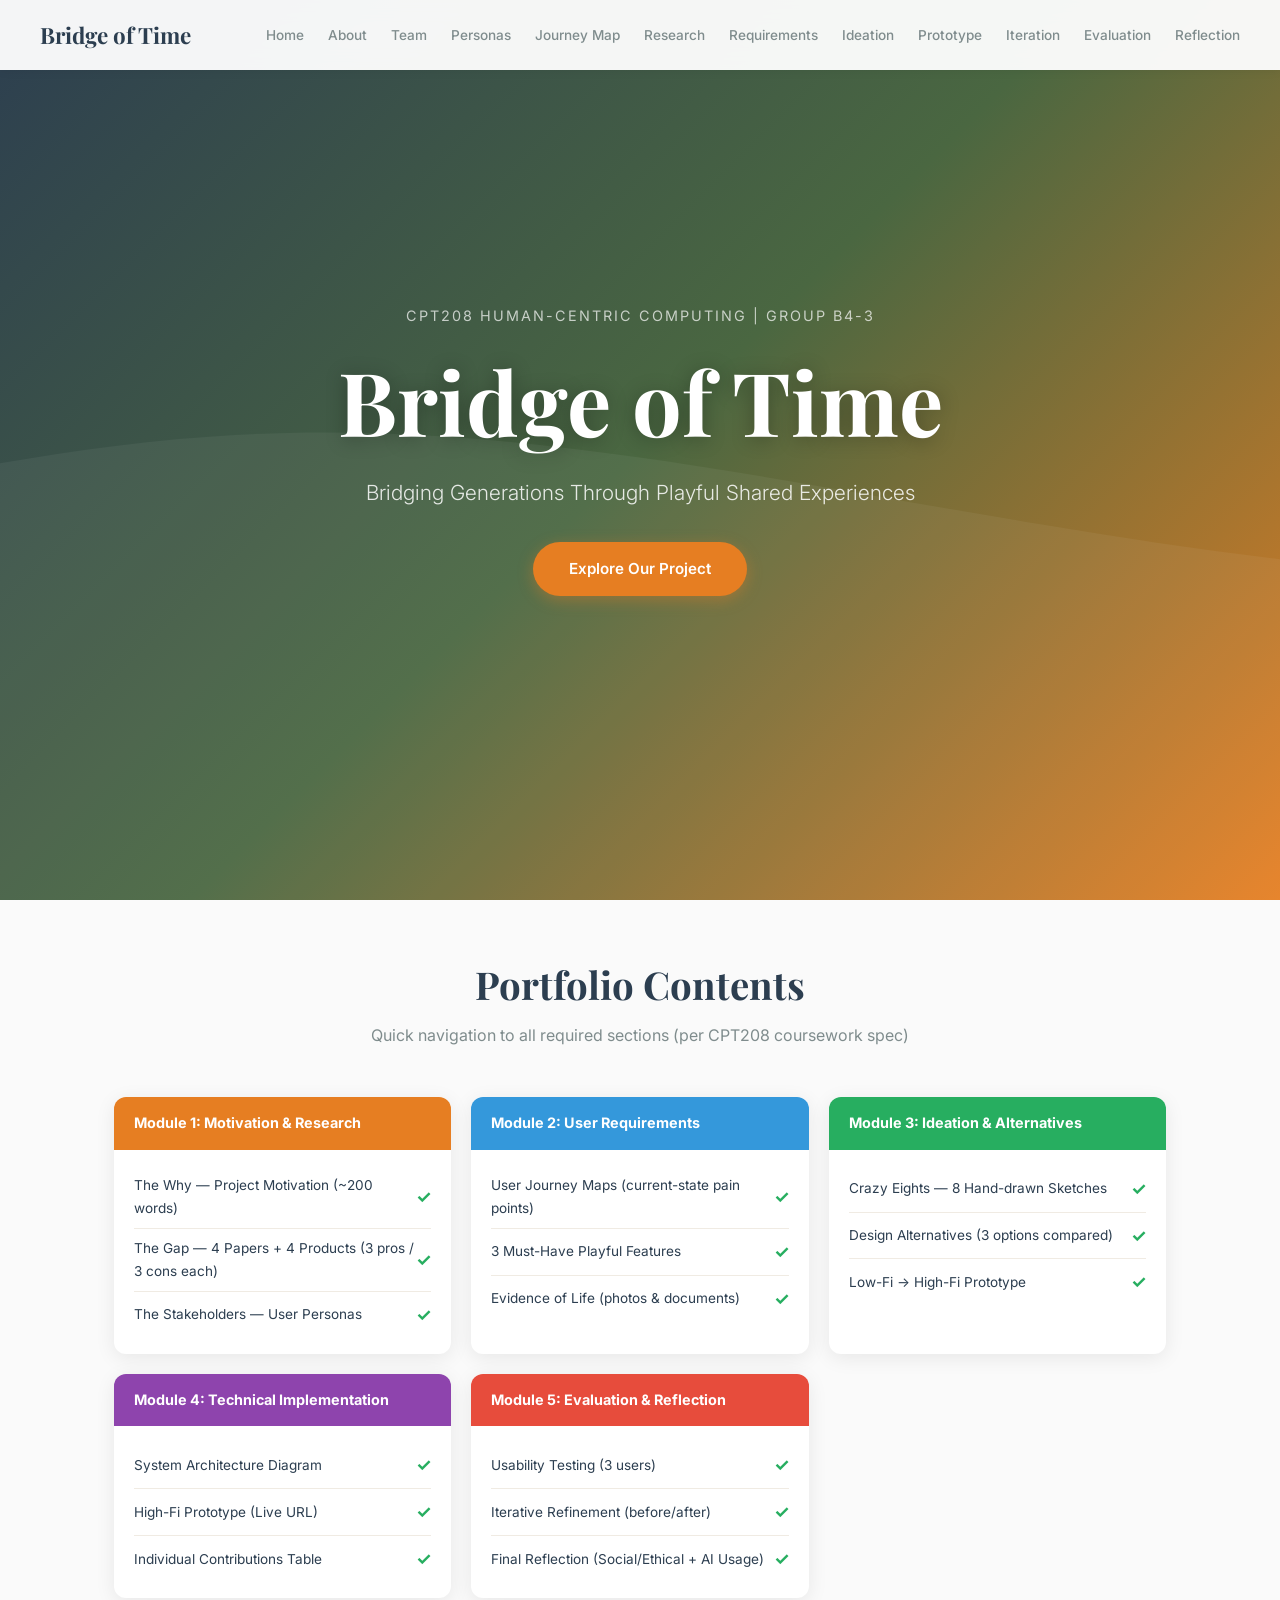
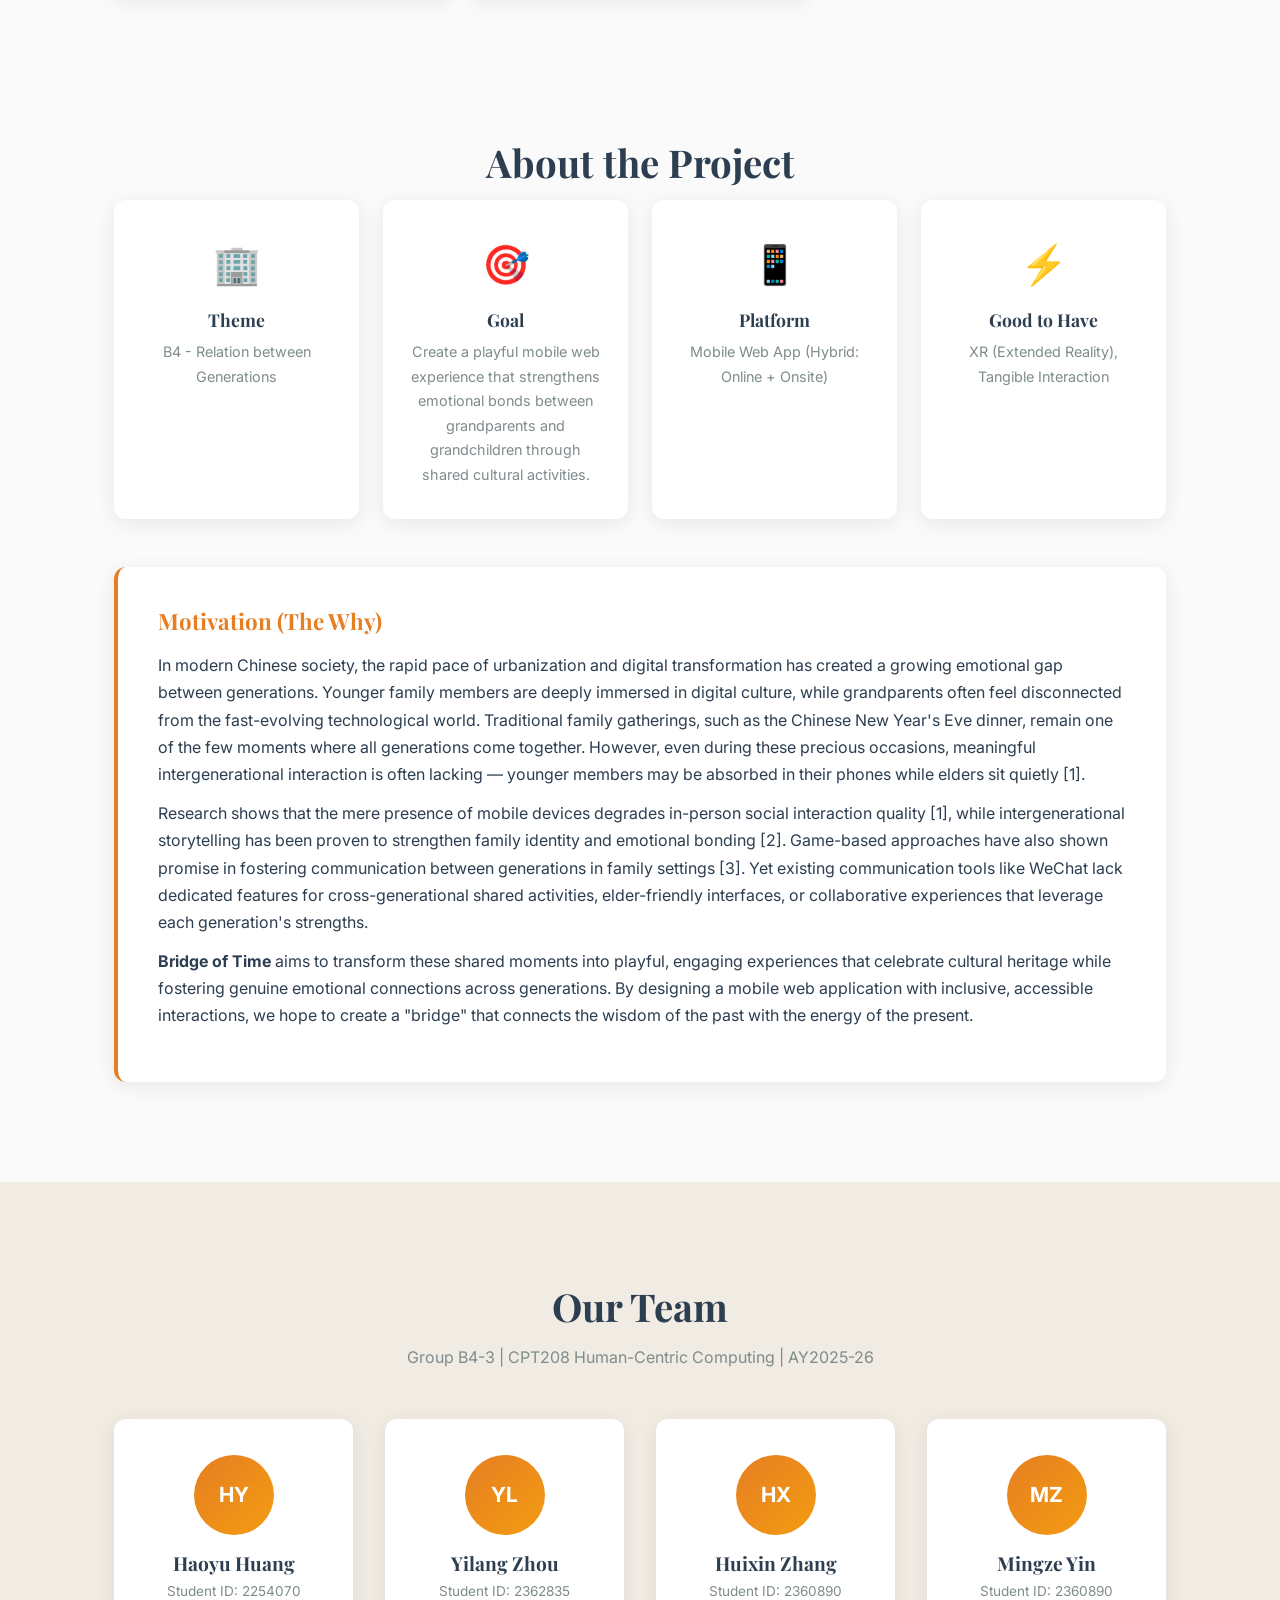
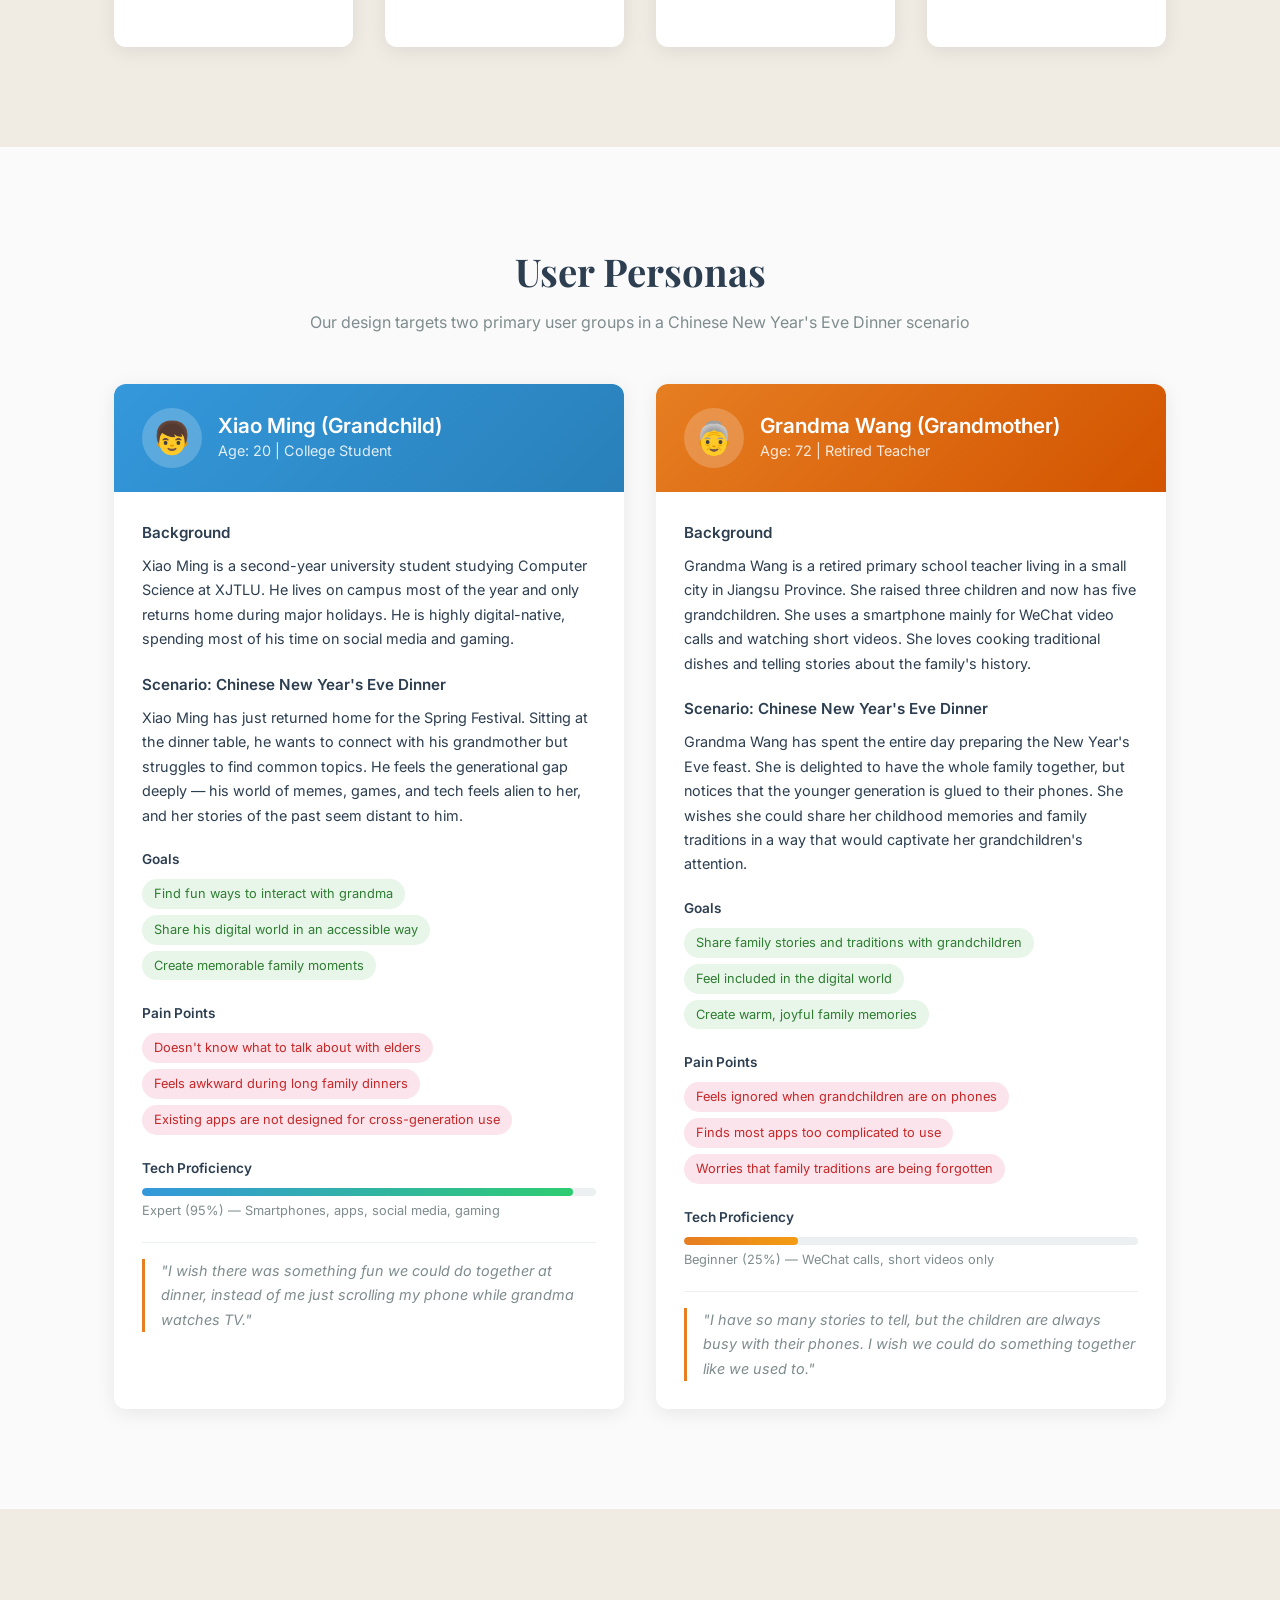
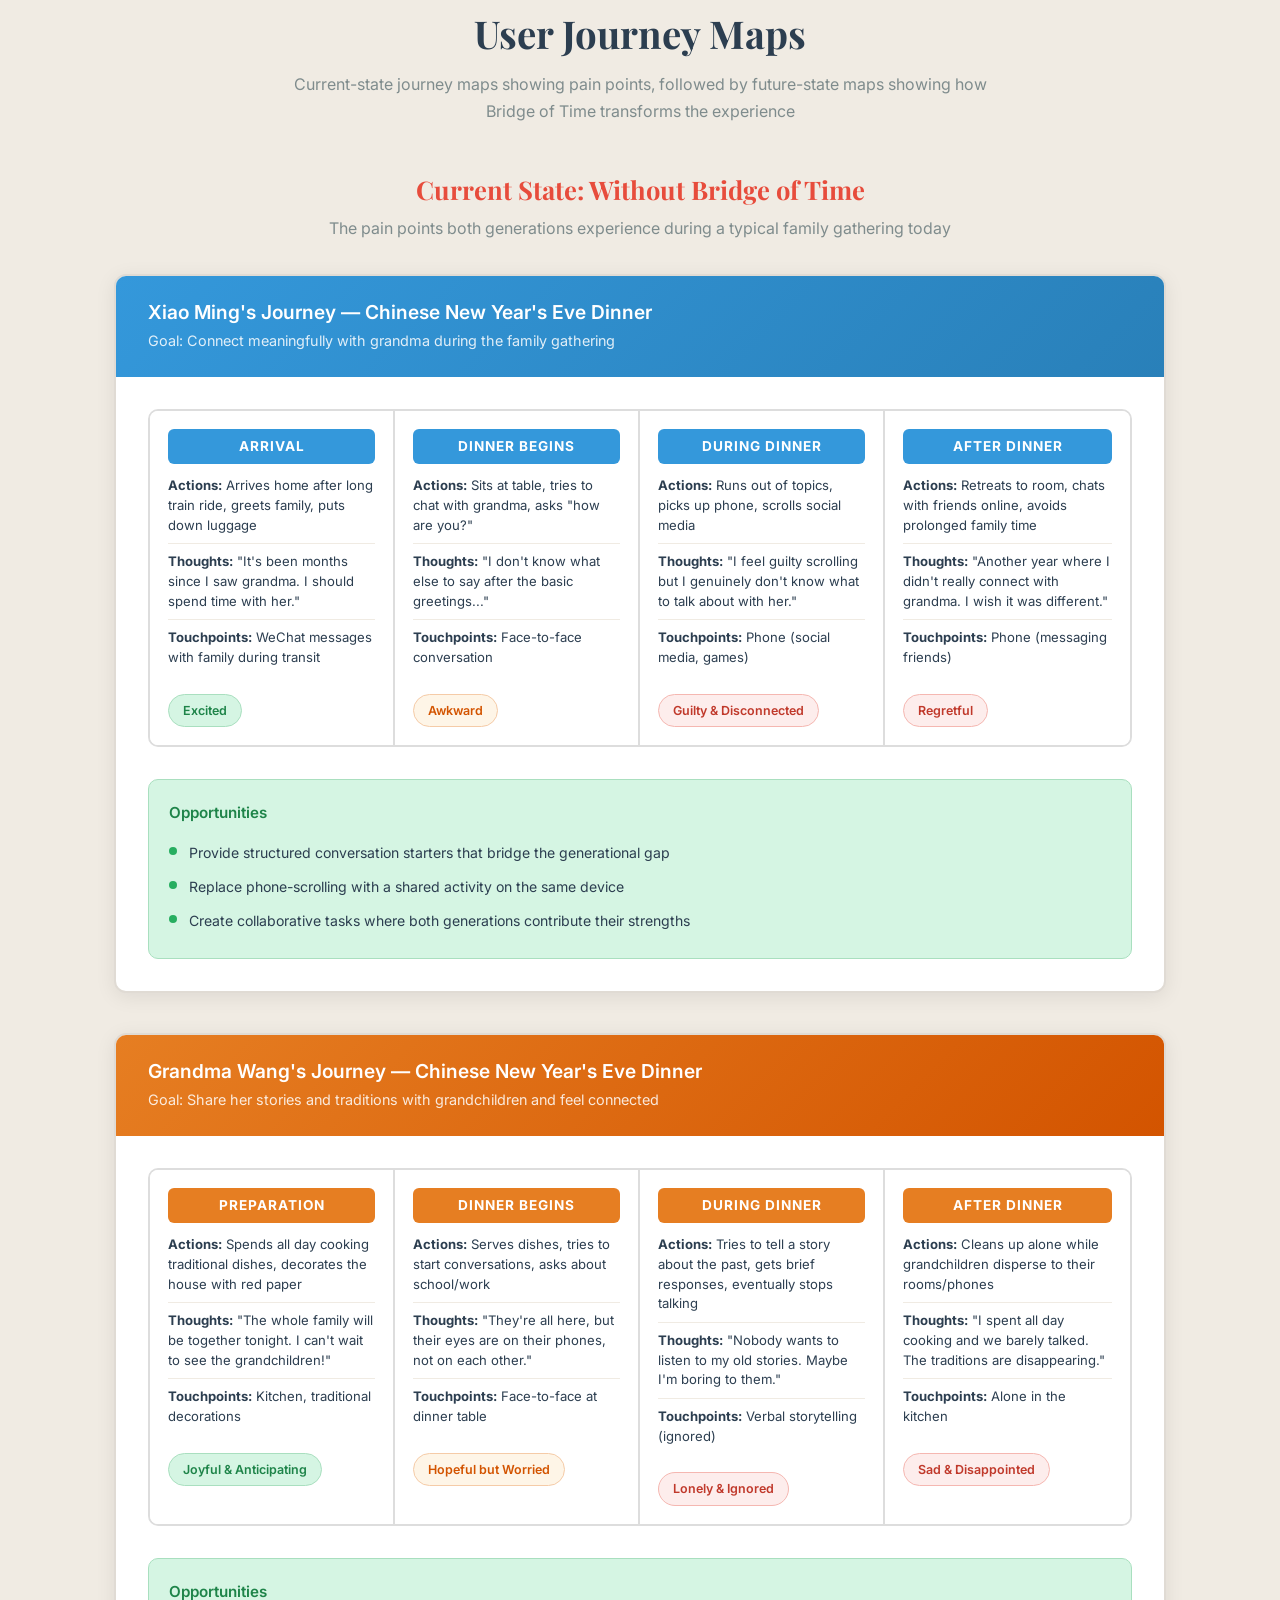
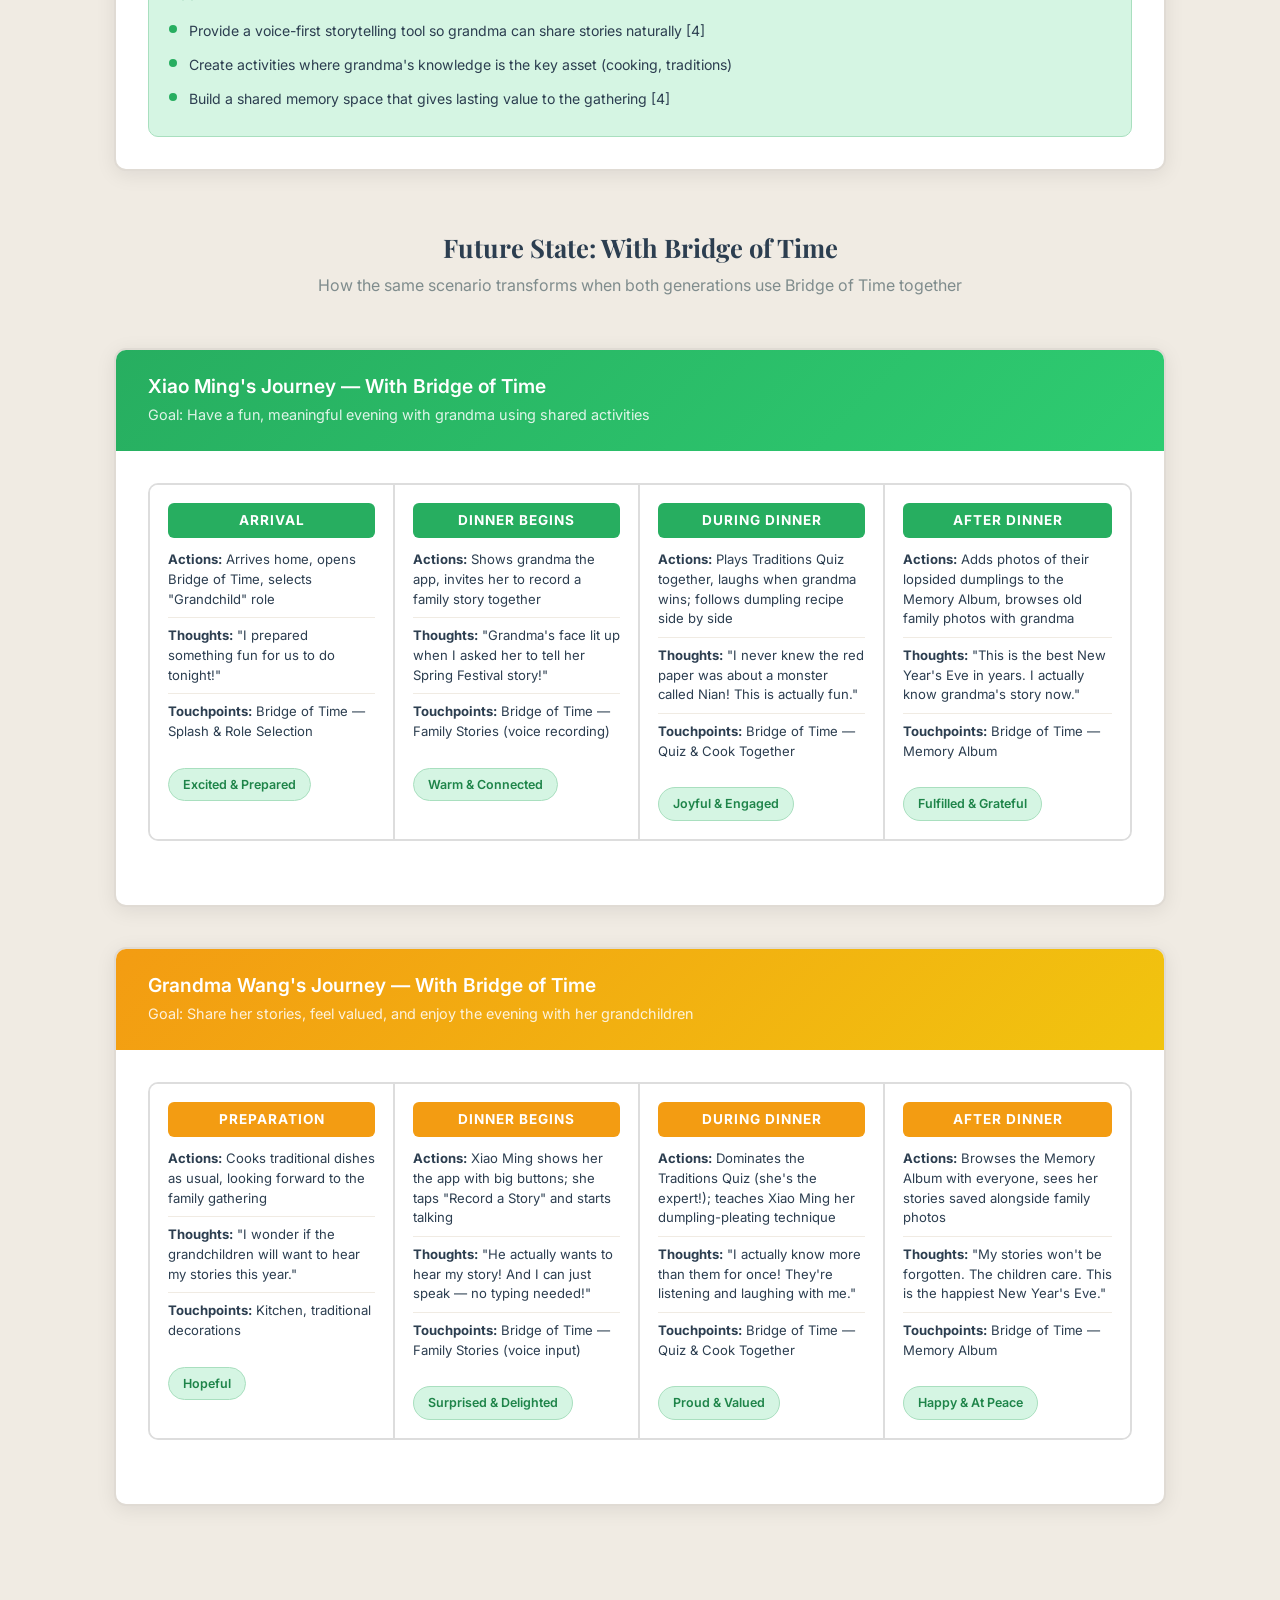
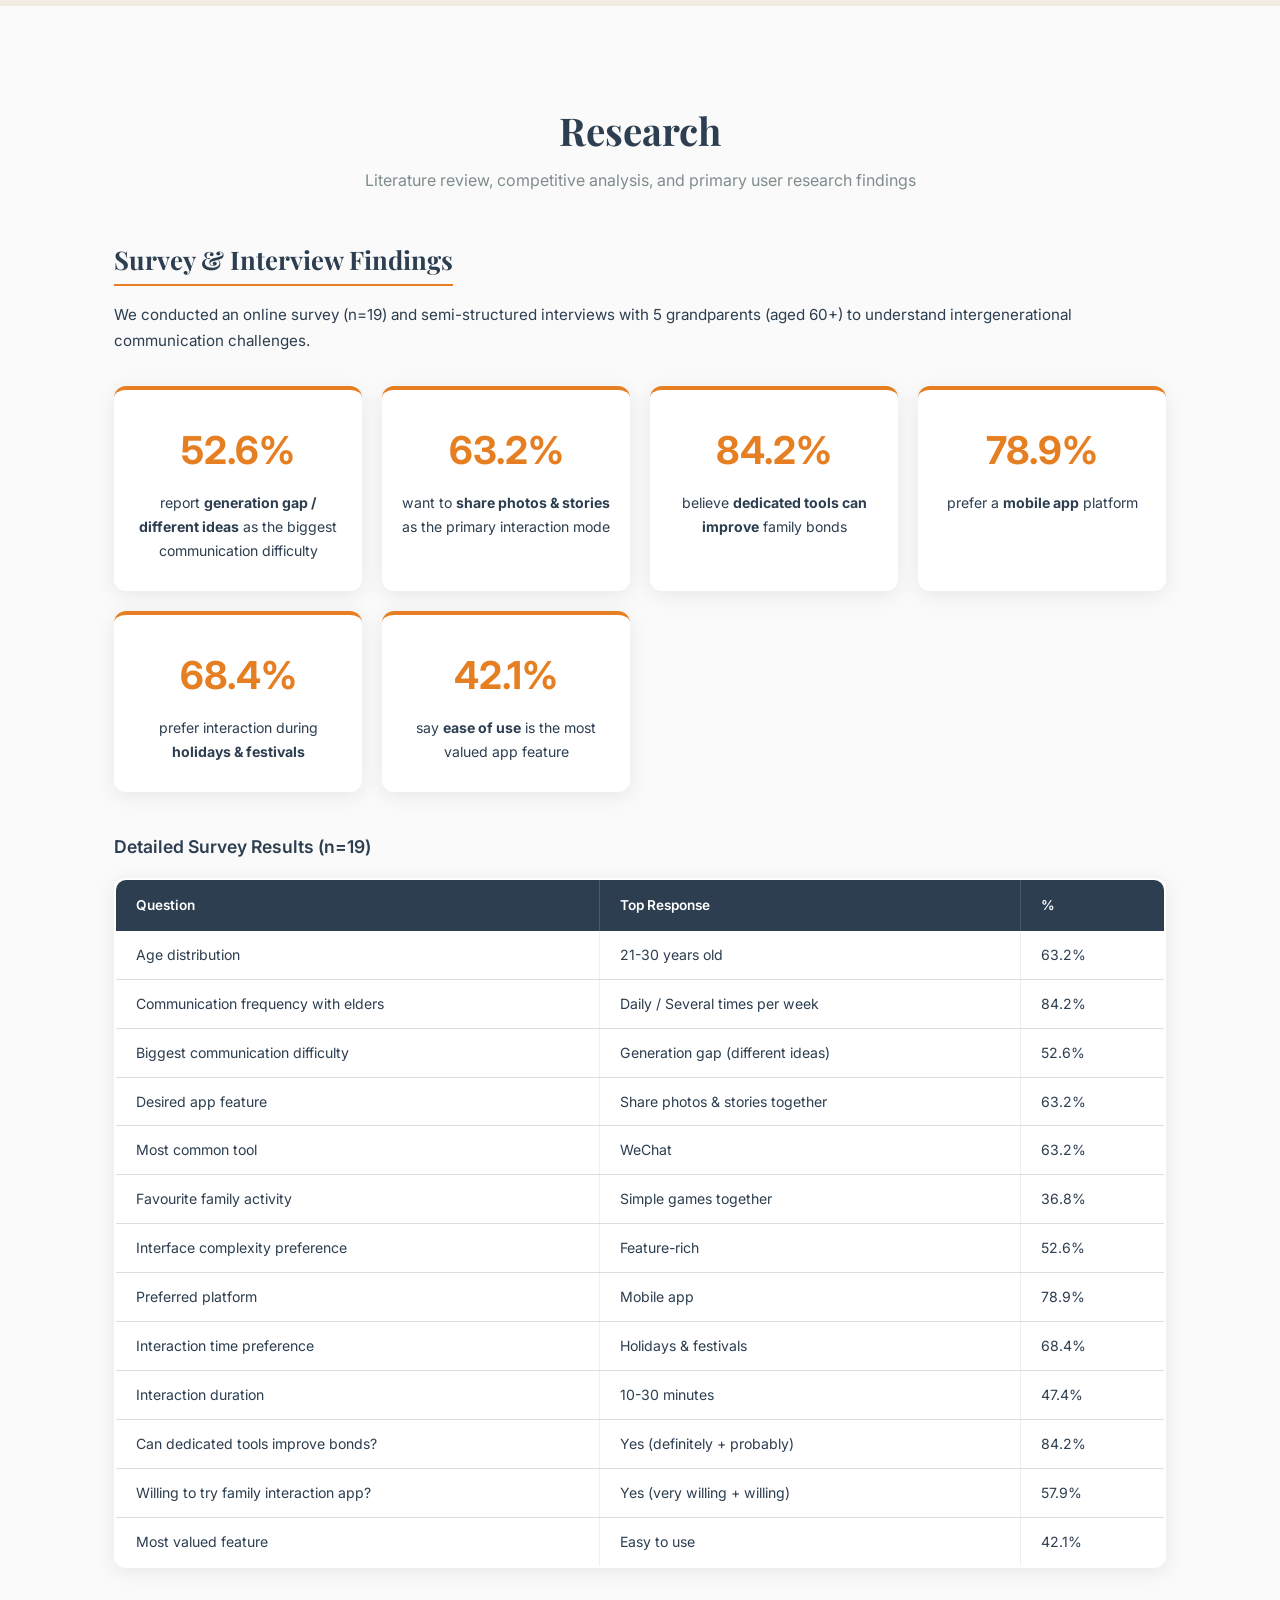
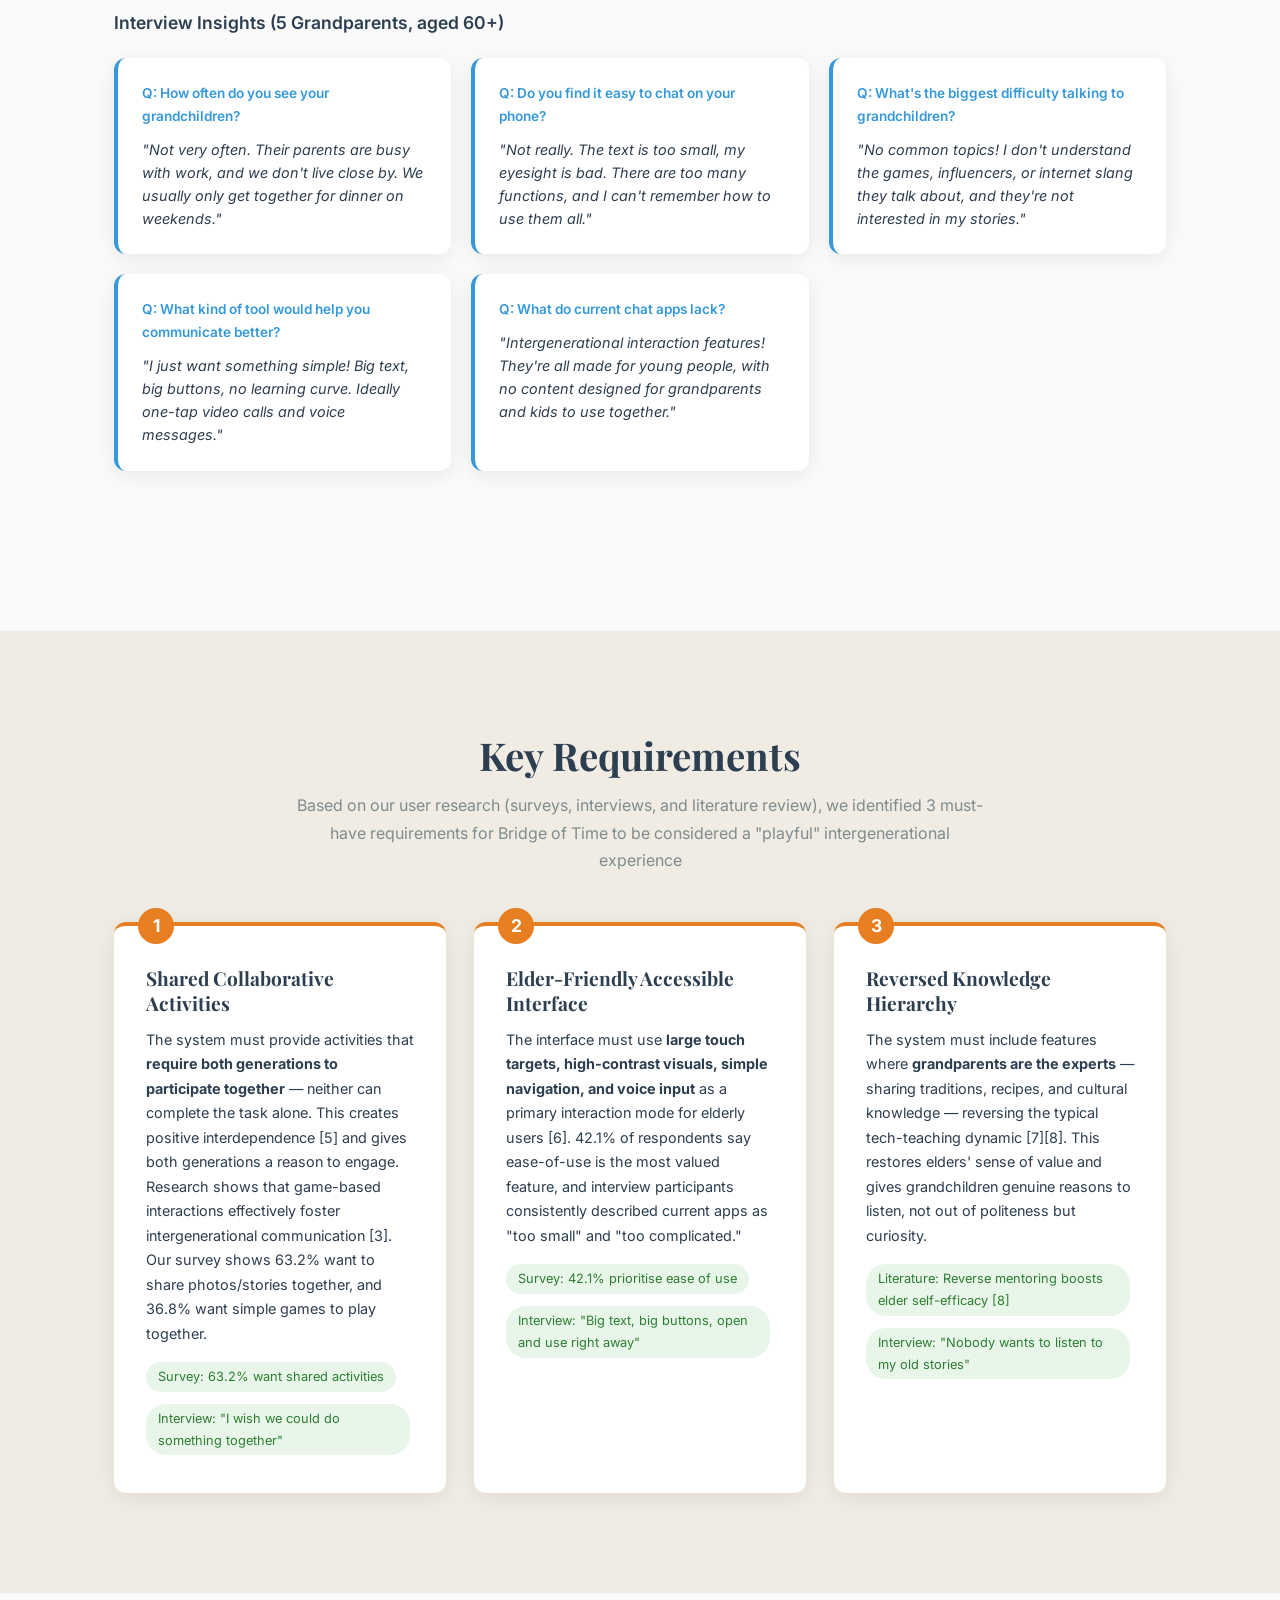
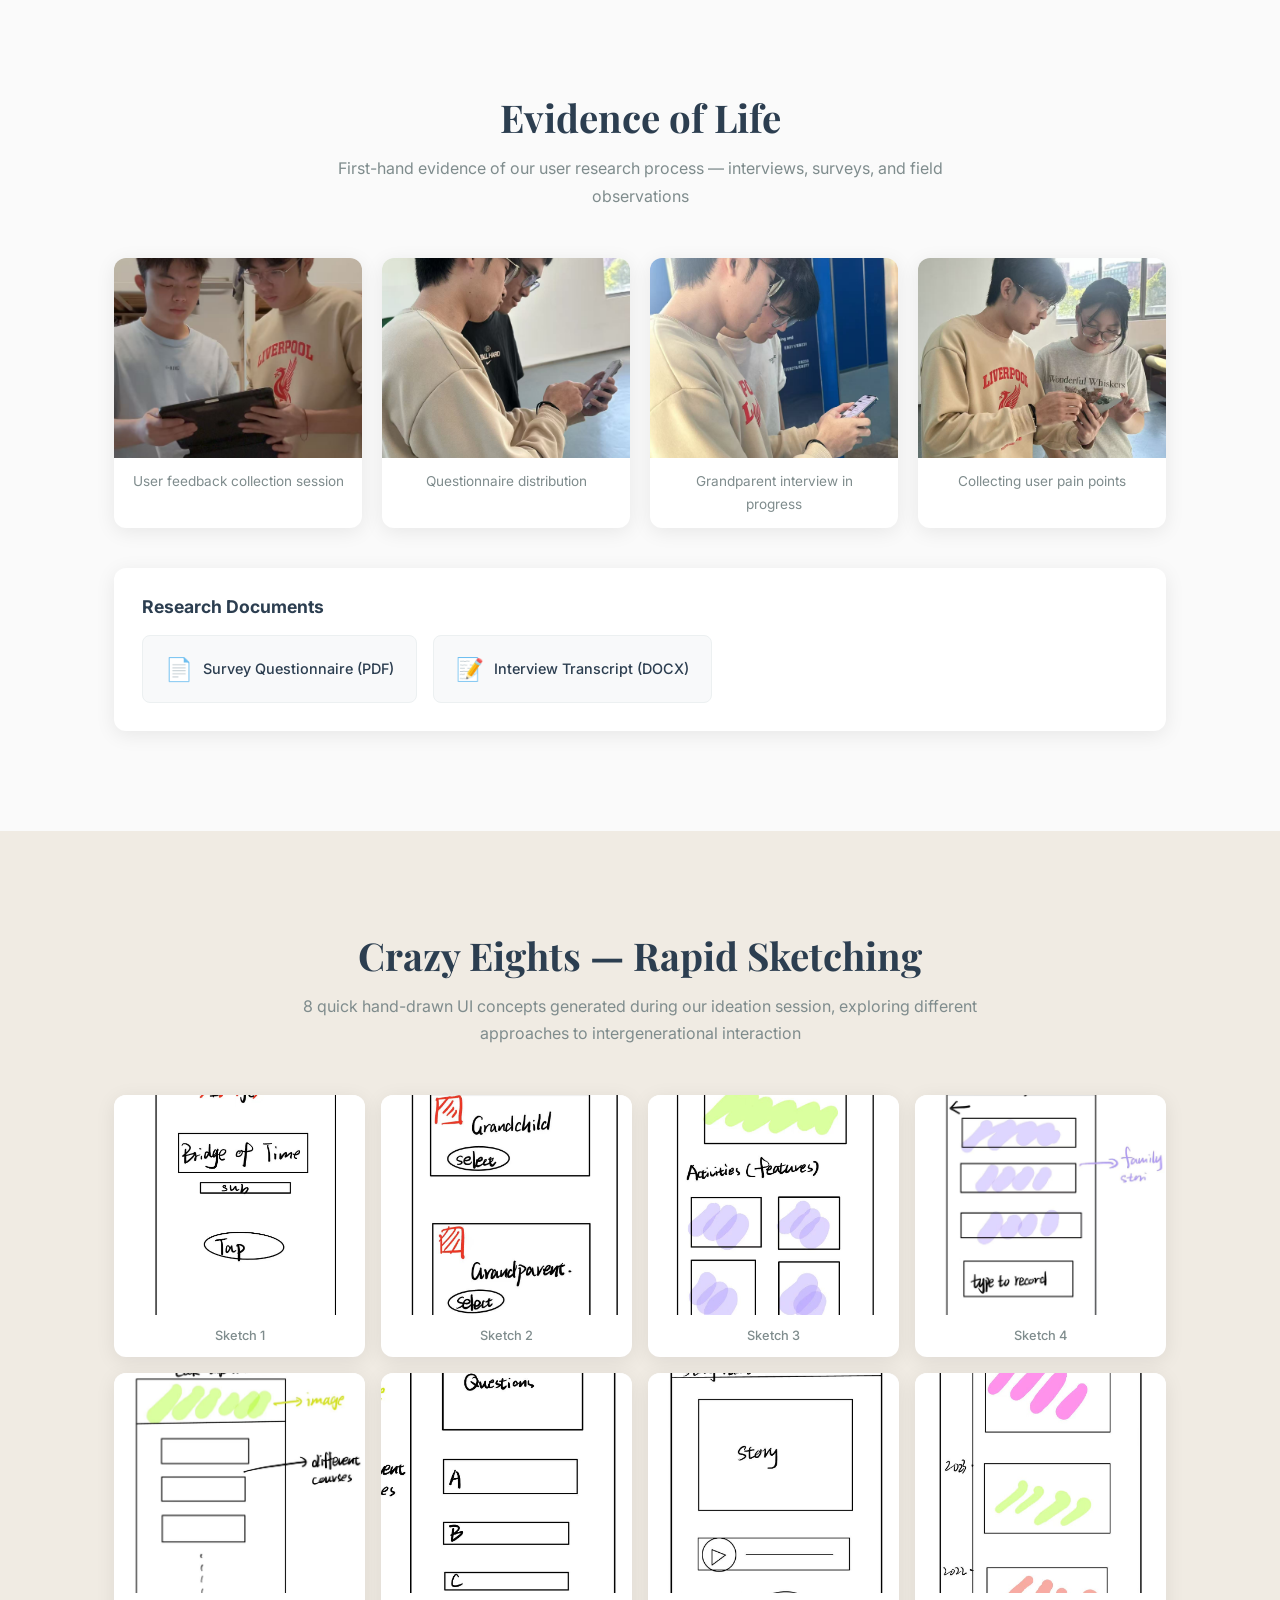
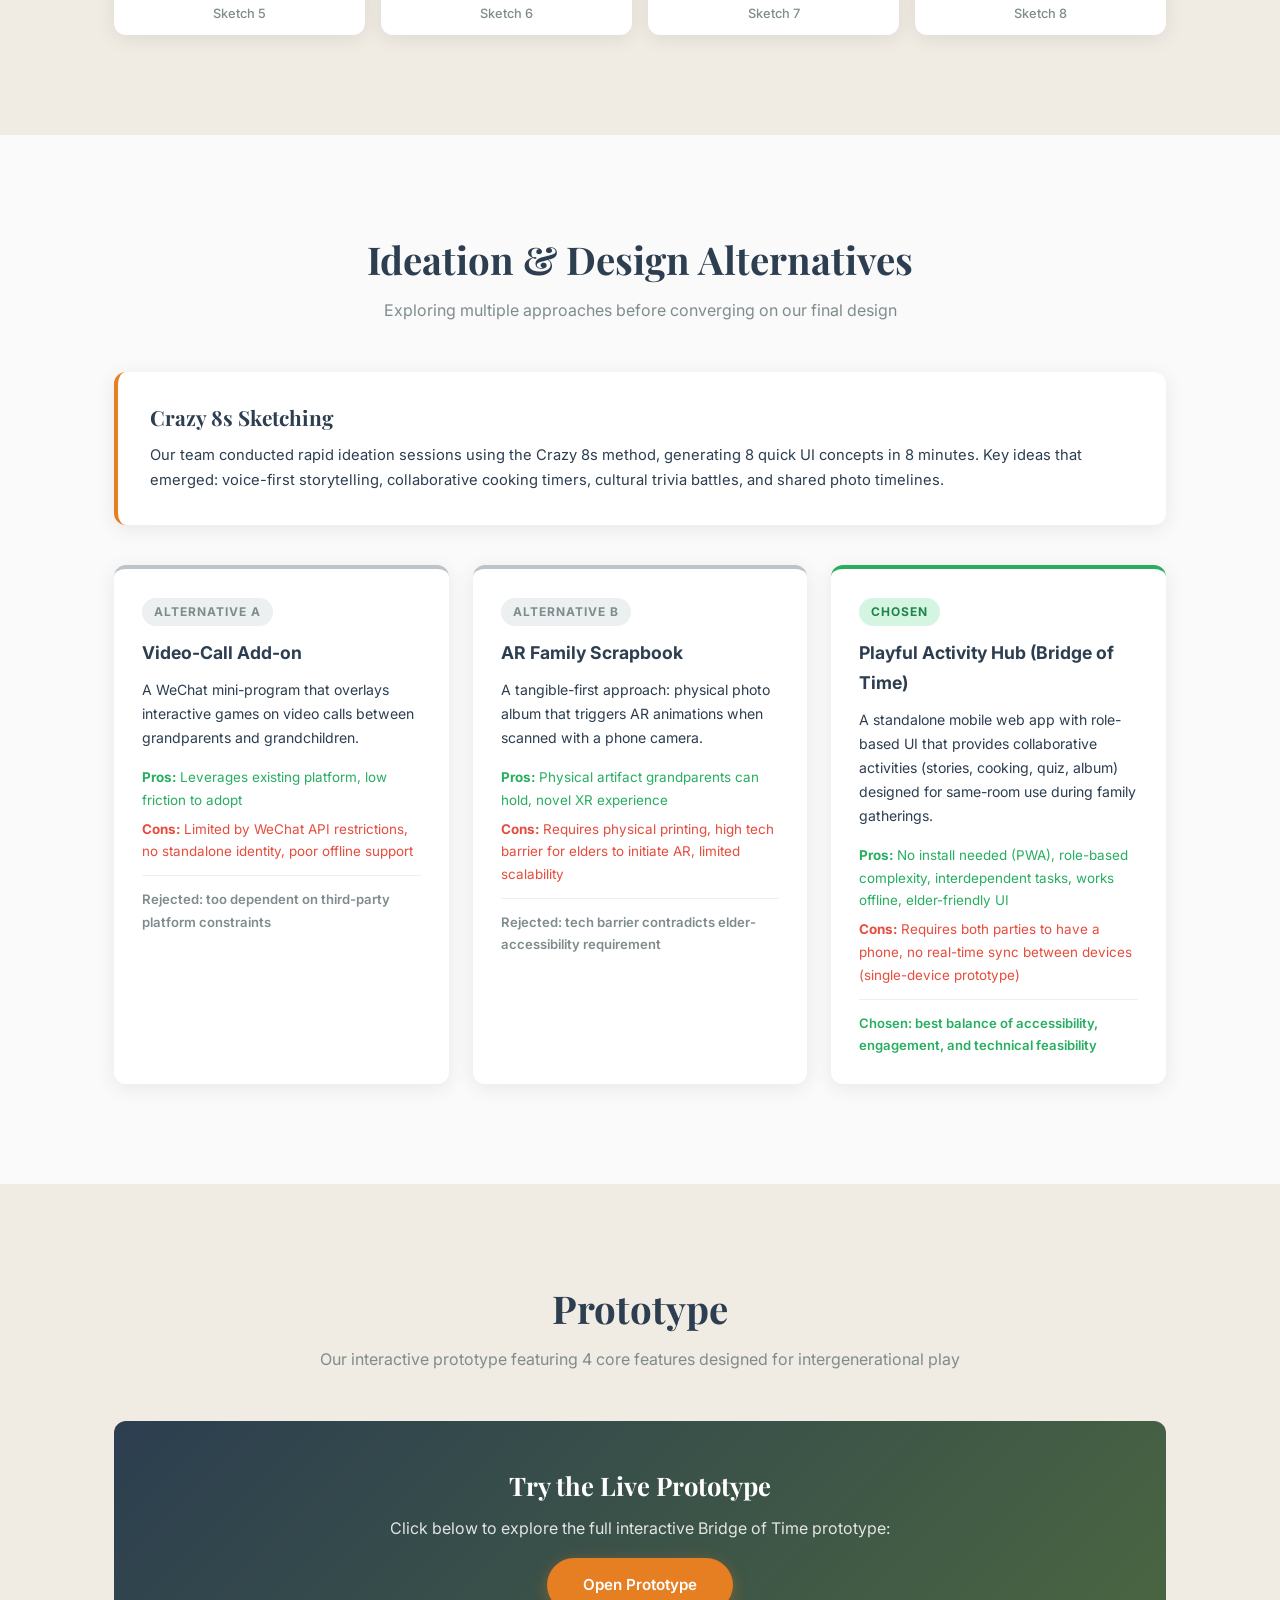
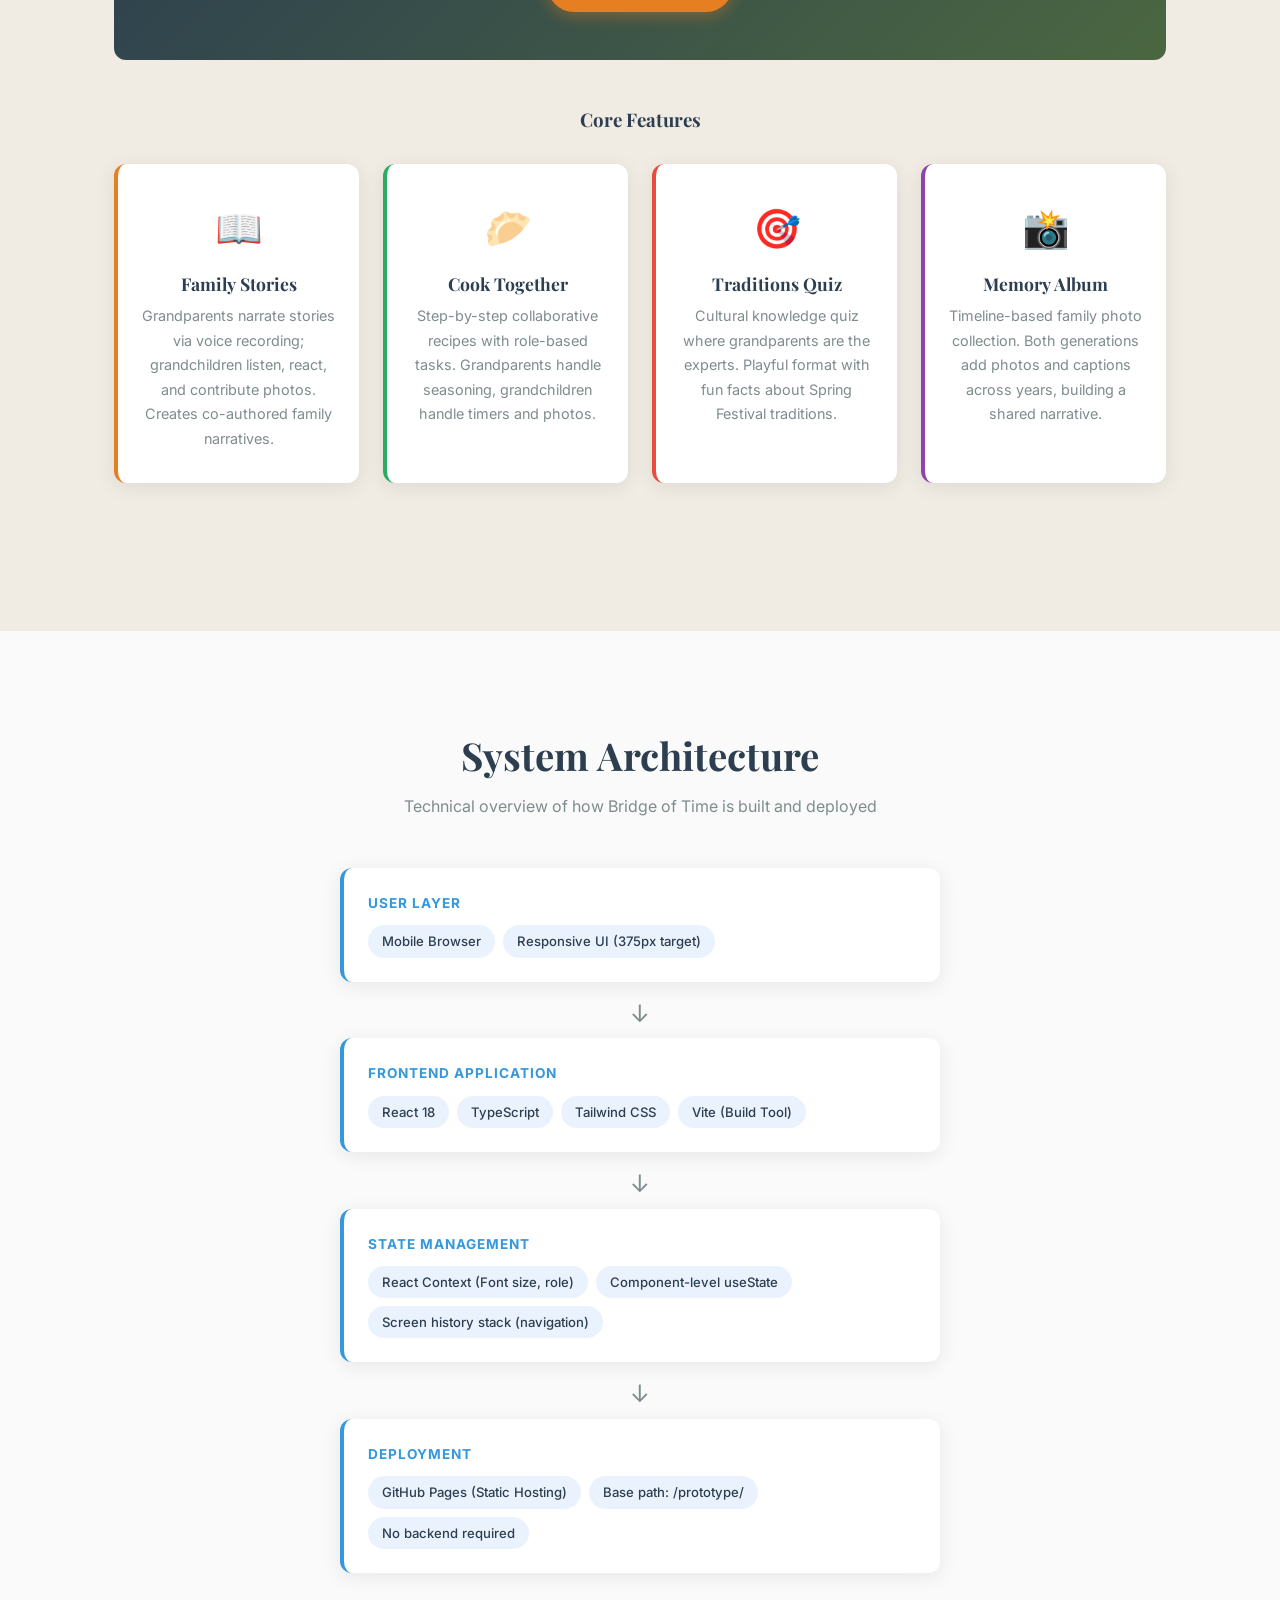
==== commit c4eecd0b: "Add TOC, evidence photos, sketches, and research documents - Table of Contents with 5-module checkli" ====
--- a/index.html
+++ b/index.html
@@ -43,6 +43,57 @@
         </div>
     </section>
 
+    <!-- Table of Contents -->
+    <section id="toc" class="section" style="padding: 60px 0 40px;">
+        <div class="container">
+            <h2 class="section-title">Portfolio Contents</h2>
+            <p class="section-desc">Quick navigation to all required sections (per CPT208 coursework spec)</p>
+
+            <div class="toc-grid">
+                <div class="toc-module">
+                    <div class="toc-module-header toc-m1">Module 1: Motivation & Research</div>
+                    <ul class="toc-links">
+                        <li><a href="#about">The Why — Project Motivation (~200 words)</a> <span class="toc-check">&check;</span></li>
+                        <li><a href="#research">The Gap — 4 Papers + 4 Products (3 pros / 3 cons each)</a> <span class="toc-check">&check;</span></li>
+                        <li><a href="#personas">The Stakeholders — User Personas</a> <span class="toc-check">&check;</span></li>
+                    </ul>
+                </div>
+                <div class="toc-module">
+                    <div class="toc-module-header toc-m2">Module 2: User Requirements</div>
+                    <ul class="toc-links">
+                        <li><a href="#journey">User Journey Maps (current-state pain points)</a> <span class="toc-check">&check;</span></li>
+                        <li><a href="#requirements">3 Must-Have Playful Features</a> <span class="toc-check">&check;</span></li>
+                        <li><a href="#evidence">Evidence of Life (photos & documents)</a> <span class="toc-check">&check;</span></li>
+                    </ul>
+                </div>
+                <div class="toc-module">
+                    <div class="toc-module-header toc-m3">Module 3: Ideation & Alternatives</div>
+                    <ul class="toc-links">
+                        <li><a href="#sketches">Crazy Eights — 8 Hand-drawn Sketches</a> <span class="toc-check">&check;</span></li>
+                        <li><a href="#ideation">Design Alternatives (3 options compared)</a> <span class="toc-check">&check;</span></li>
+                        <li><a href="#prototype">Low-Fi &rarr; High-Fi Prototype</a> <span class="toc-check">&check;</span></li>
+                    </ul>
+                </div>
+                <div class="toc-module">
+                    <div class="toc-module-header toc-m4">Module 4: Technical Implementation</div>
+                    <ul class="toc-links">
+                        <li><a href="#architecture">System Architecture Diagram</a> <span class="toc-check">&check;</span></li>
+                        <li><a href="#prototype">High-Fi Prototype (Live URL)</a> <span class="toc-check">&check;</span></li>
+                        <li><a href="#contributions">Individual Contributions Table</a> <span class="toc-check">&check;</span></li>
+                    </ul>
+                </div>
+                <div class="toc-module">
+                    <div class="toc-module-header toc-m5">Module 5: Evaluation & Reflection</div>
+                    <ul class="toc-links">
+                        <li><a href="#evaluation">Usability Testing (3 users)</a> <span class="toc-check">&check;</span></li>
+                        <li><a href="#iteration">Iterative Refinement (before/after)</a> <span class="toc-check">&check;</span></li>
+                        <li><a href="#reflection">Final Reflection (Social/Ethical + AI Usage)</a> <span class="toc-check">&check;</span></li>
+                    </ul>
+                </div>
+            </div>
+        </div>
+    </section>
+
     <!-- About Section -->
     <section id="about" class="section">
         <div class="container">
@@ -556,6 +607,90 @@
                         <span class="tag tag-goal">Literature: Reverse mentoring boosts elder self-efficacy [8]</span>
                         <span class="tag tag-goal">Interview: "Nobody wants to listen to my old stories"</span>
                     </div>
+                </div>
+            </div>
+        </div>
+    </section>
+
+    <!-- Evidence of Life Section -->
+    <section id="evidence" class="section">
+        <div class="container">
+            <h2 class="section-title">Evidence of Life</h2>
+            <p class="section-desc">First-hand evidence of our user research process — interviews, surveys, and field observations</p>
+
+            <div class="evidence-grid">
+                <div class="evidence-item">
+                    <img src="assets/evidence/evidence of user feedback acquisition1.jpg" alt="User interview session 1" loading="lazy">
+                    <p>User feedback collection session</p>
+                </div>
+                <div class="evidence-item">
+                    <img src="assets/evidence/evidence of user feedback acquisition2.jpg" alt="User interview session 2" loading="lazy">
+                    <p>Questionnaire distribution</p>
+                </div>
+                <div class="evidence-item">
+                    <img src="assets/evidence/evidence of user feedback acquisition3.jpg" alt="User interview session 3" loading="lazy">
+                    <p>Grandparent interview in progress</p>
+                </div>
+                <div class="evidence-item">
+                    <img src="assets/evidence/evidence of user feedback acquisition4.jpg" alt="User interview session 4" loading="lazy">
+                    <p>Collecting user pain points</p>
+                </div>
+            </div>
+
+            <div class="evidence-docs">
+                <h3>Research Documents</h3>
+                <div class="doc-links">
+                    <a href="assets/docs/questionnaire.pdf" target="_blank" class="doc-link">
+                        <span class="doc-icon">&#128196;</span>
+                        <span>Survey Questionnaire (PDF)</span>
+                    </a>
+                    <a href="assets/docs/interview.docx" target="_blank" class="doc-link">
+                        <span class="doc-icon">&#128221;</span>
+                        <span>Interview Transcript (DOCX)</span>
+                    </a>
+                </div>
+            </div>
+        </div>
+    </section>
+
+    <!-- Crazy Eights Sketches Section -->
+    <section id="sketches" class="section section-alt">
+        <div class="container">
+            <h2 class="section-title">Crazy Eights — Rapid Sketching</h2>
+            <p class="section-desc">8 quick hand-drawn UI concepts generated during our ideation session, exploring different approaches to intergenerational interaction</p>
+
+            <div class="sketches-grid">
+                <div class="sketch-item">
+                    <img src="assets/sketches/draft version.jpg" alt="Sketch 1" loading="lazy">
+                    <span>Sketch 1</span>
+                </div>
+                <div class="sketch-item">
+                    <img src="assets/sketches/draft version2.jpg" alt="Sketch 2" loading="lazy">
+                    <span>Sketch 2</span>
+                </div>
+                <div class="sketch-item">
+                    <img src="assets/sketches/draft version3.jpg" alt="Sketch 3" loading="lazy">
+                    <span>Sketch 3</span>
+                </div>
+                <div class="sketch-item">
+                    <img src="assets/sketches/draft version4.jpg" alt="Sketch 4" loading="lazy">
+                    <span>Sketch 4</span>
+                </div>
+                <div class="sketch-item">
+                    <img src="assets/sketches/draft version5.jpg" alt="Sketch 5" loading="lazy">
+                    <span>Sketch 5</span>
+                </div>
+                <div class="sketch-item">
+                    <img src="assets/sketches/draft version6.jpg" alt="Sketch 6" loading="lazy">
+                    <span>Sketch 6</span>
+                </div>
+                <div class="sketch-item">
+                    <img src="assets/sketches/draft version7.jpg" alt="Sketch 7" loading="lazy">
+                    <span>Sketch 7</span>
+                </div>
+                <div class="sketch-item">
+                    <img src="assets/sketches/draft version8.jpg" alt="Sketch 8" loading="lazy">
+                    <span>Sketch 8</span>
                 </div>
             </div>
         </div>
--- a/style.css
+++ b/style.css
@@ -358,6 +358,42 @@
 .reflection-body ul { padding-left: 20px; margin-bottom: 14px; }
 .reflection-body li { font-size: 0.88rem; color: var(--text); margin-bottom: 8px; line-height: 1.6; }
 
+/* --- Table of Contents --- */
+.toc-grid { display: grid; grid-template-columns: repeat(auto-fit, minmax(320px, 1fr)); gap: 20px; }
+.toc-module { background: var(--white); border-radius: var(--radius); overflow: hidden; box-shadow: var(--shadow); }
+.toc-module-header { padding: 14px 20px; color: var(--white); font-family: 'Inter', sans-serif; font-size: 0.9rem; font-weight: 700; }
+.toc-m1 { background: var(--accent); }
+.toc-m2 { background: var(--blue); }
+.toc-m3 { background: var(--green); }
+.toc-m4 { background: var(--purple); }
+.toc-m5 { background: var(--warm); }
+.toc-links { list-style: none; padding: 16px 20px; }
+.toc-links li { padding: 8px 0; border-bottom: 1px solid #f0ebe3; display: flex; justify-content: space-between; align-items: center; }
+.toc-links li:last-child { border-bottom: none; }
+.toc-links a { text-decoration: none; color: var(--text); font-size: 0.85rem; transition: var(--transition); }
+.toc-links a:hover { color: var(--accent); }
+.toc-check { color: var(--green); font-size: 1.1rem; font-weight: 700; }
+
+/* --- Evidence of Life --- */
+.evidence-grid { display: grid; grid-template-columns: repeat(auto-fit, minmax(240px, 1fr)); gap: 20px; margin-bottom: 40px; }
+.evidence-item { background: var(--white); border-radius: var(--radius); overflow: hidden; box-shadow: var(--shadow); transition: var(--transition); }
+.evidence-item:hover { transform: translateY(-4px); box-shadow: var(--shadow-hover); }
+.evidence-item img { width: 100%; height: 200px; object-fit: cover; display: block; }
+.evidence-item p { padding: 12px 16px; font-size: 0.85rem; color: var(--text-light); text-align: center; }
+.evidence-docs { background: var(--white); padding: 28px; border-radius: var(--radius); box-shadow: var(--shadow); }
+.evidence-docs h3 { font-family: 'Inter', sans-serif; font-size: 1.1rem; color: var(--primary); margin-bottom: 16px; }
+.doc-links { display: flex; gap: 16px; flex-wrap: wrap; }
+.doc-link { display: flex; align-items: center; gap: 10px; padding: 14px 22px; background: #f8f9fa; border-radius: 8px; text-decoration: none; color: var(--text); font-size: 0.9rem; font-weight: 500; transition: var(--transition); border: 1px solid #ecf0f1; }
+.doc-link:hover { background: var(--accent); color: var(--white); border-color: var(--accent); }
+.doc-icon { font-size: 1.4rem; }
+
+/* --- Crazy Eights Sketches --- */
+.sketches-grid { display: grid; grid-template-columns: repeat(auto-fit, minmax(200px, 1fr)); gap: 16px; }
+.sketch-item { background: var(--white); border-radius: var(--radius); overflow: hidden; box-shadow: var(--shadow); text-align: center; transition: var(--transition); }
+.sketch-item:hover { transform: translateY(-4px); box-shadow: var(--shadow-hover); }
+.sketch-item img { width: 100%; height: 220px; object-fit: cover; display: block; }
+.sketch-item span { display: block; padding: 10px; font-size: 0.8rem; color: var(--text-light); font-weight: 500; }
+
 /* --- Responsive --- */
 @media (max-width: 768px) {
     .nav-links {
@@ -372,6 +408,9 @@
     .hero-title { font-size: 2.5rem; }
     .section { padding: 60px 0; }
     .motivation-box { padding: 24px; }
+    .toc-grid { grid-template-columns: 1fr; }
+    .iteration-comparison { grid-template-columns: 1fr; }
+    .heuristic-grid { grid-template-columns: 1fr; }
 }
 
 @media (max-width: 480px) {
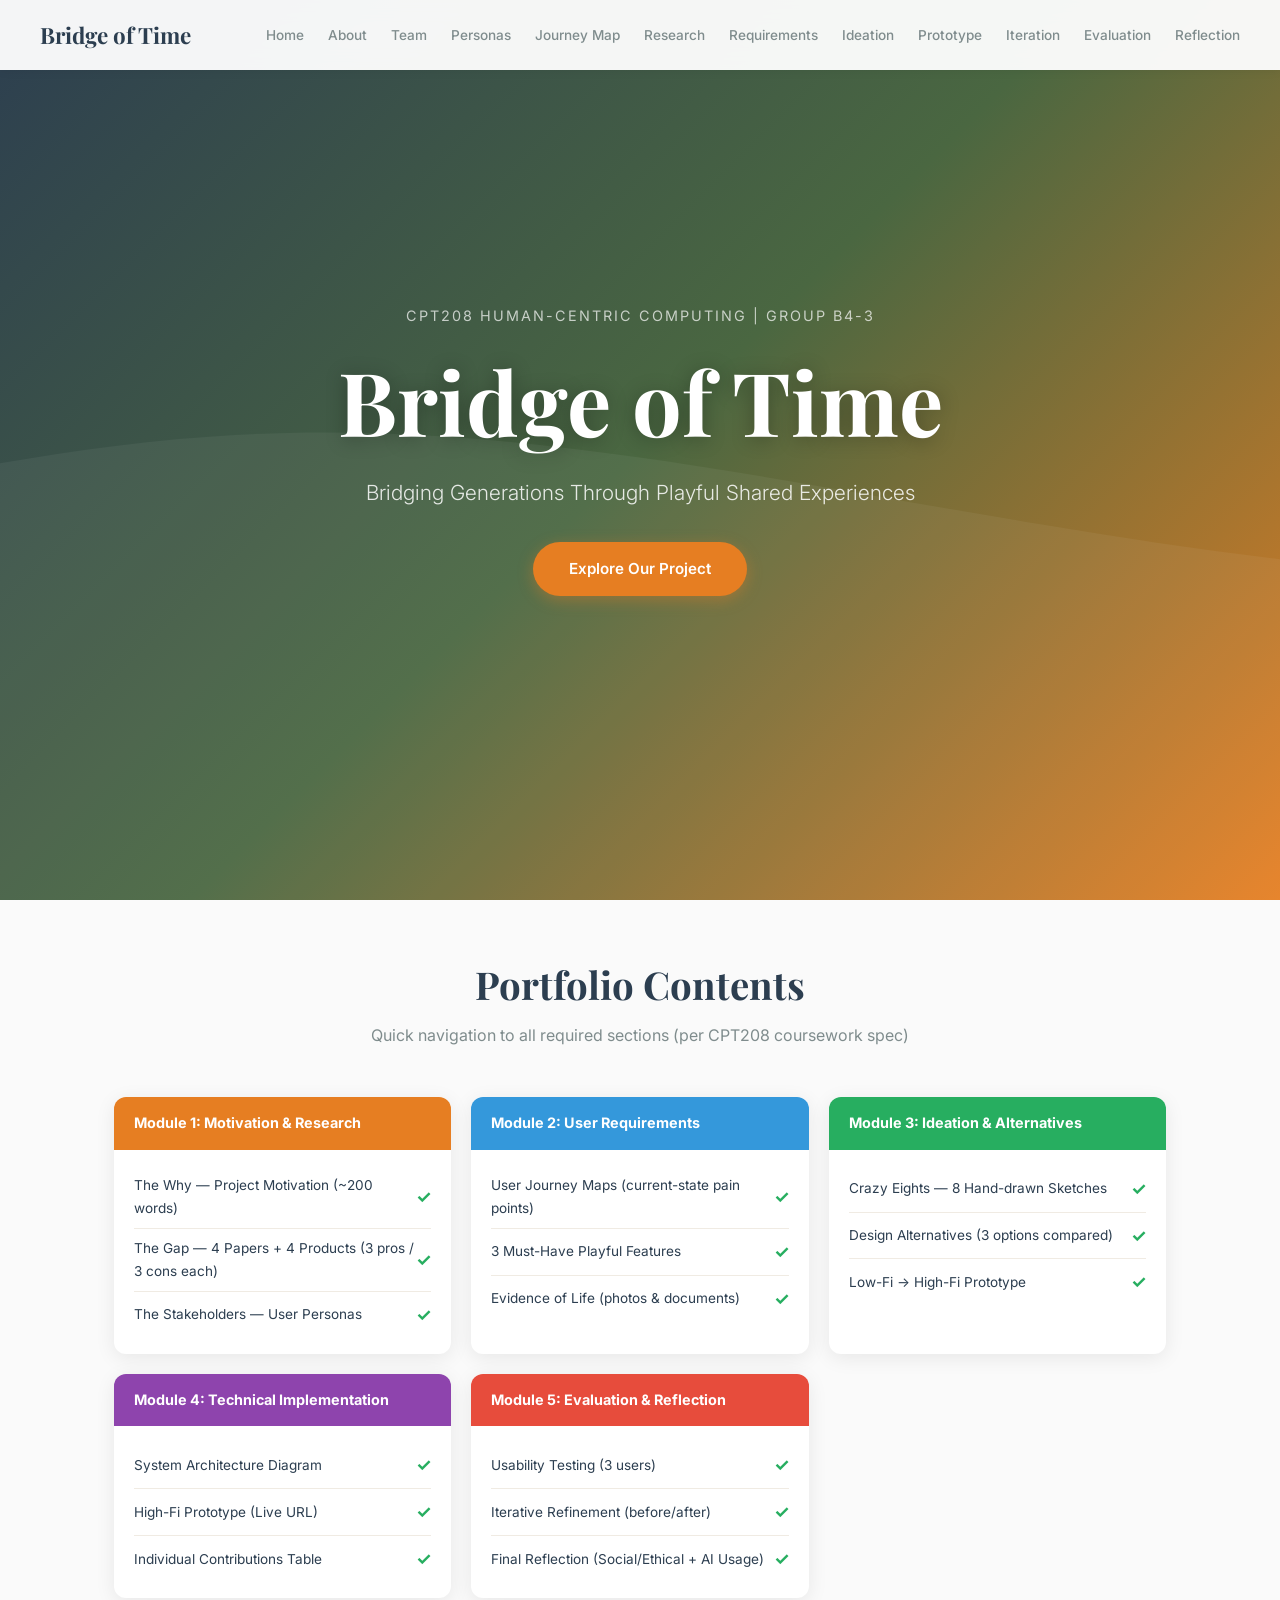
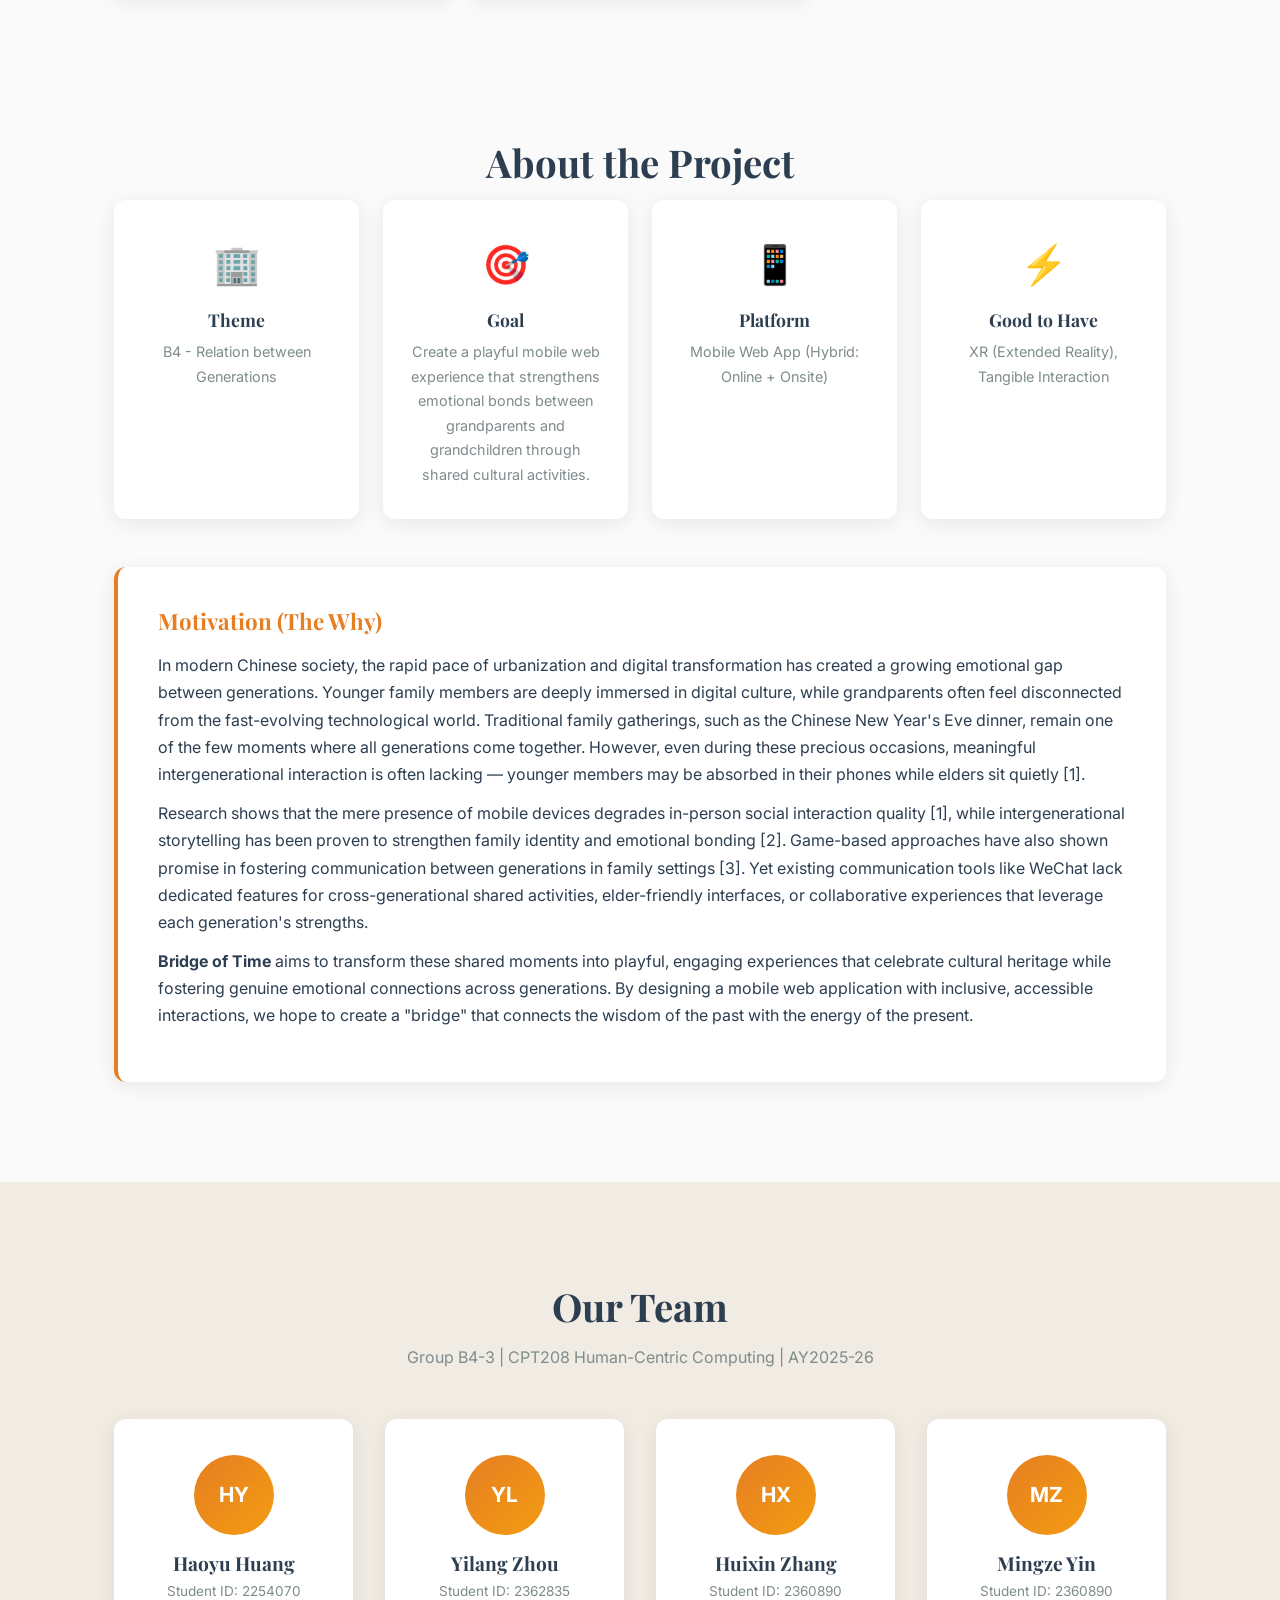
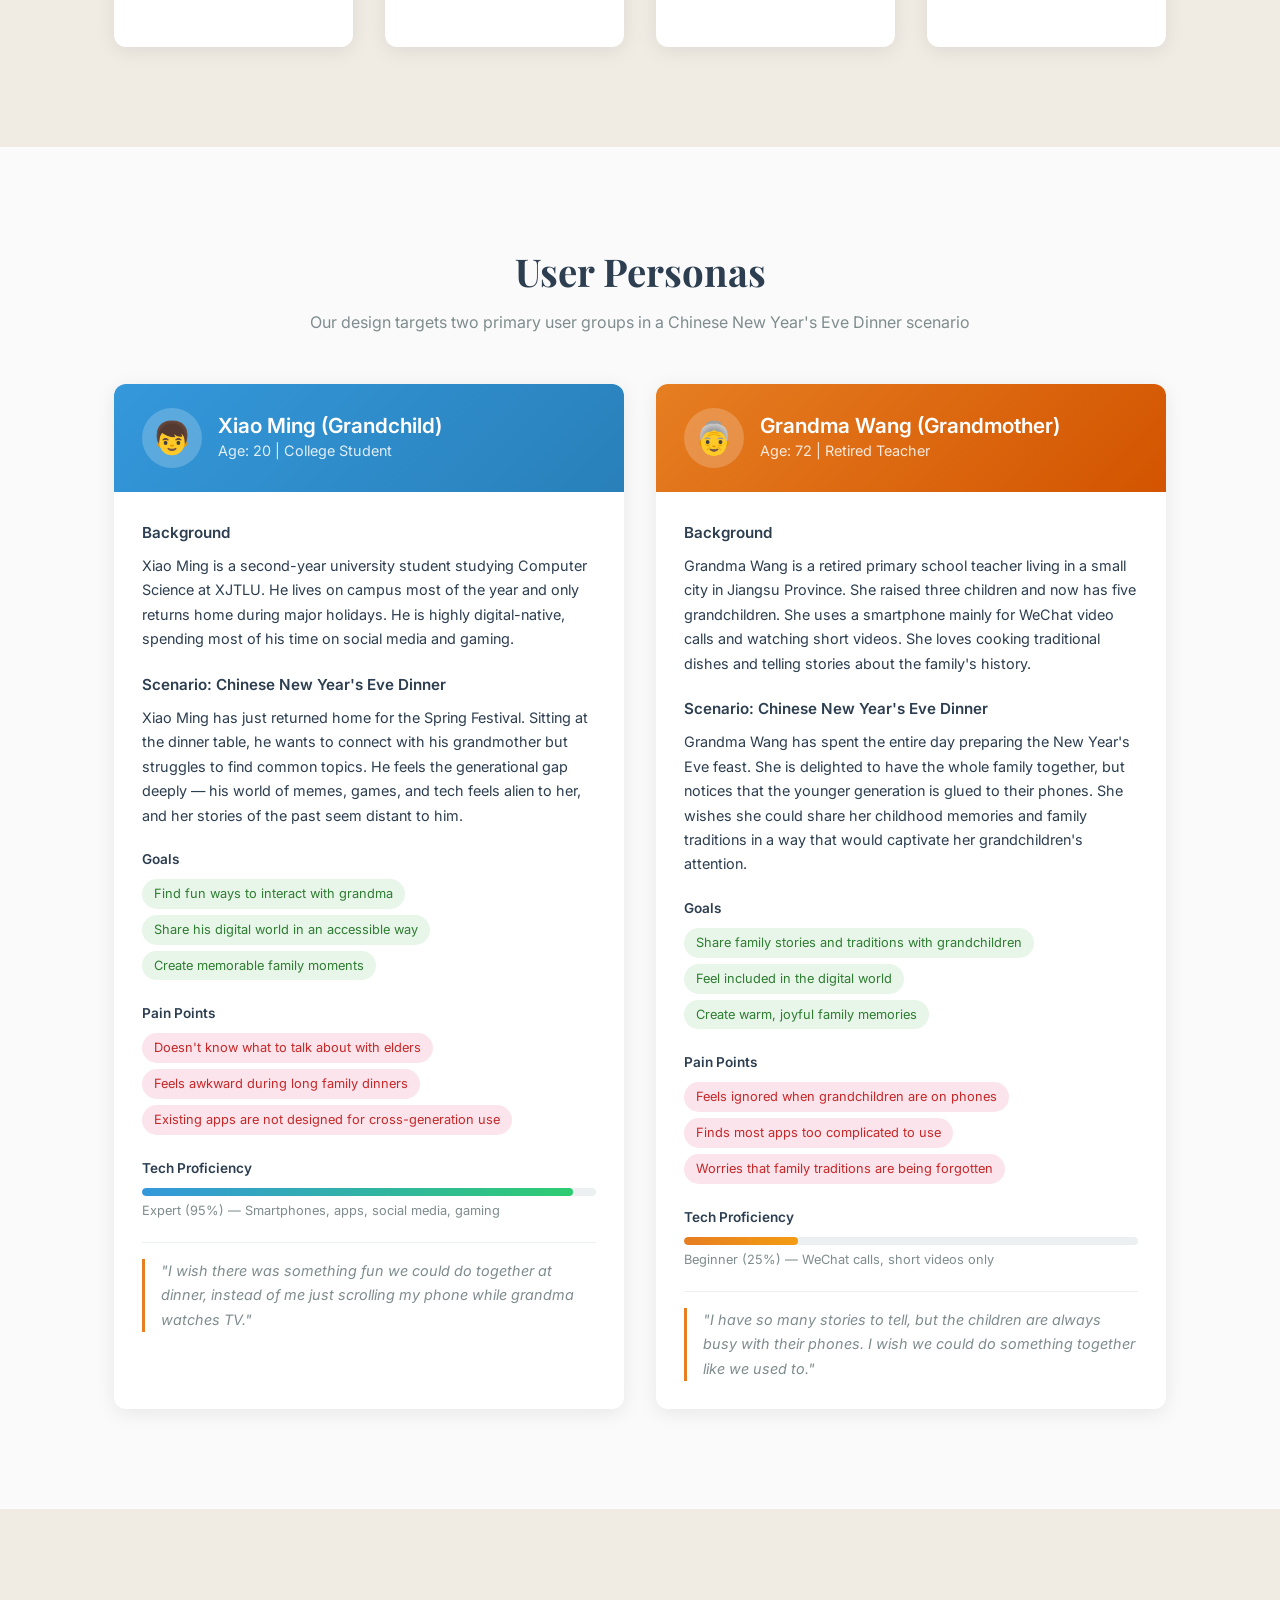
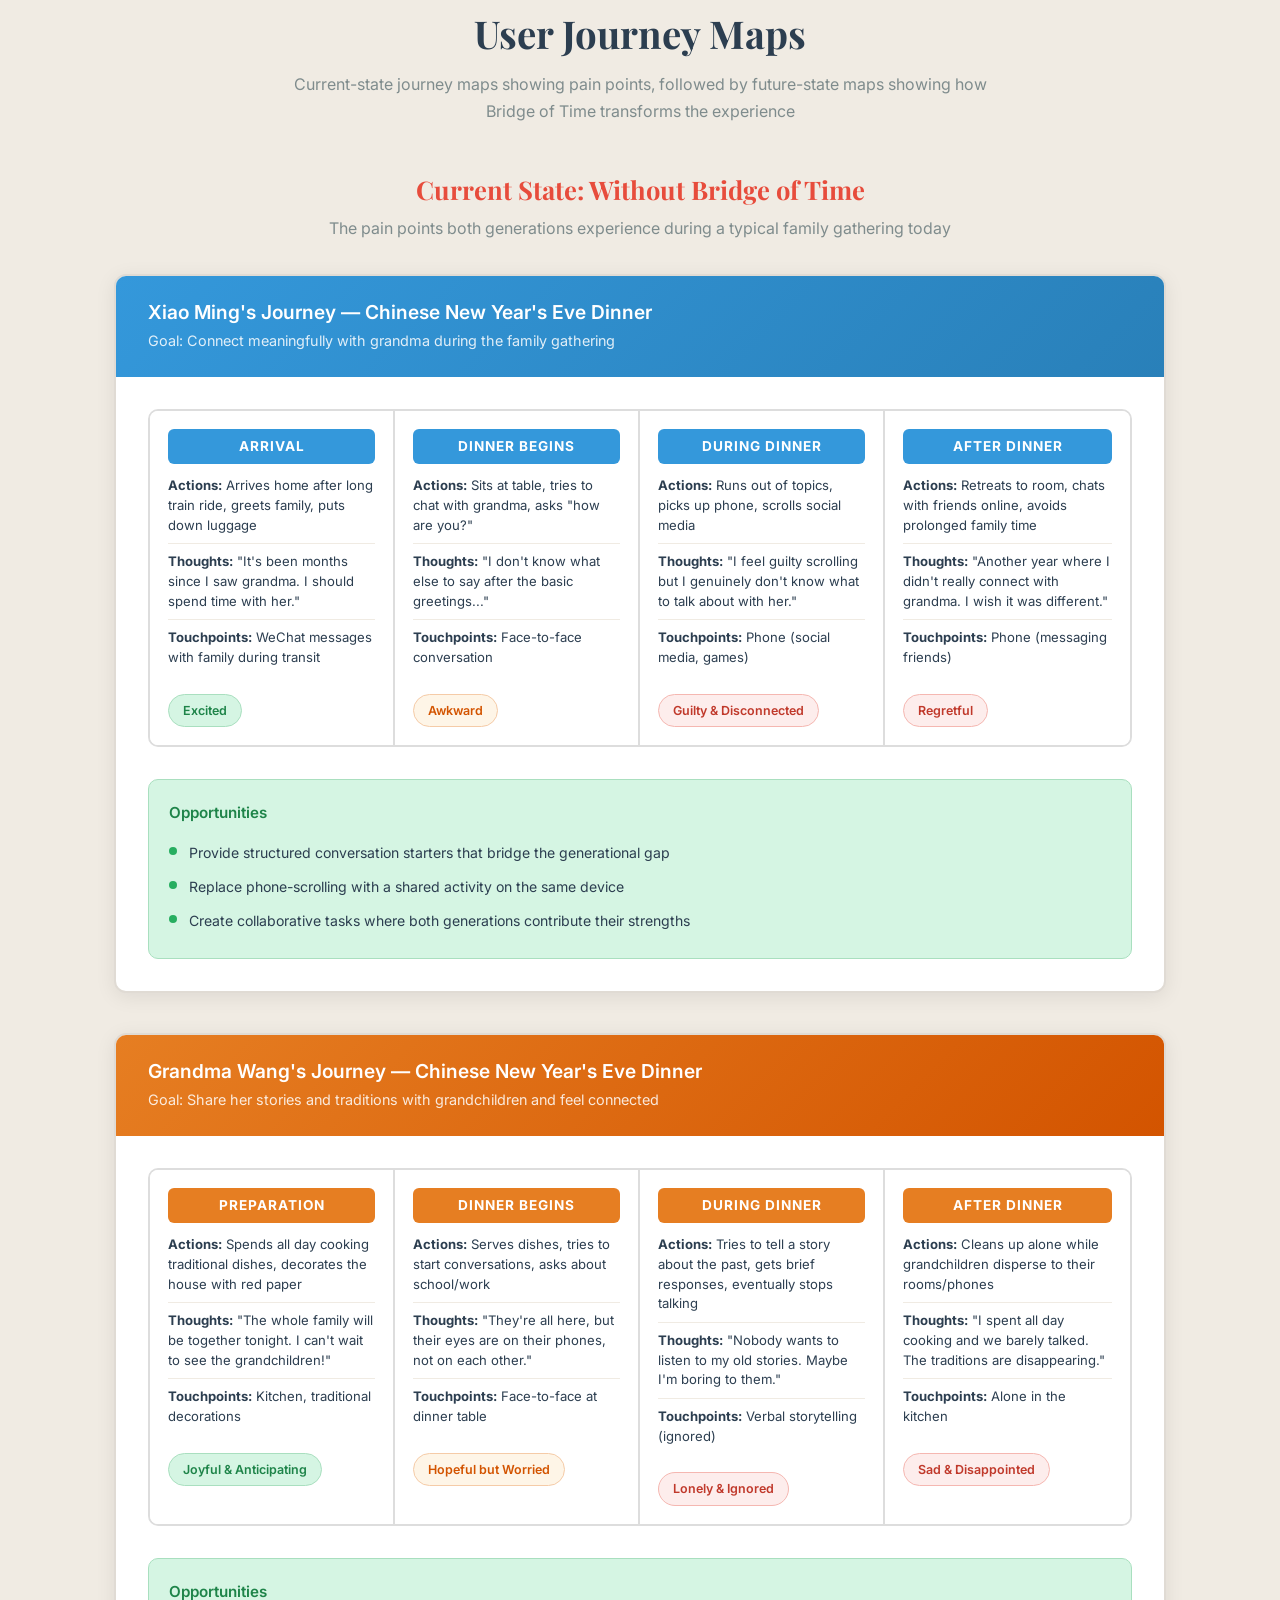
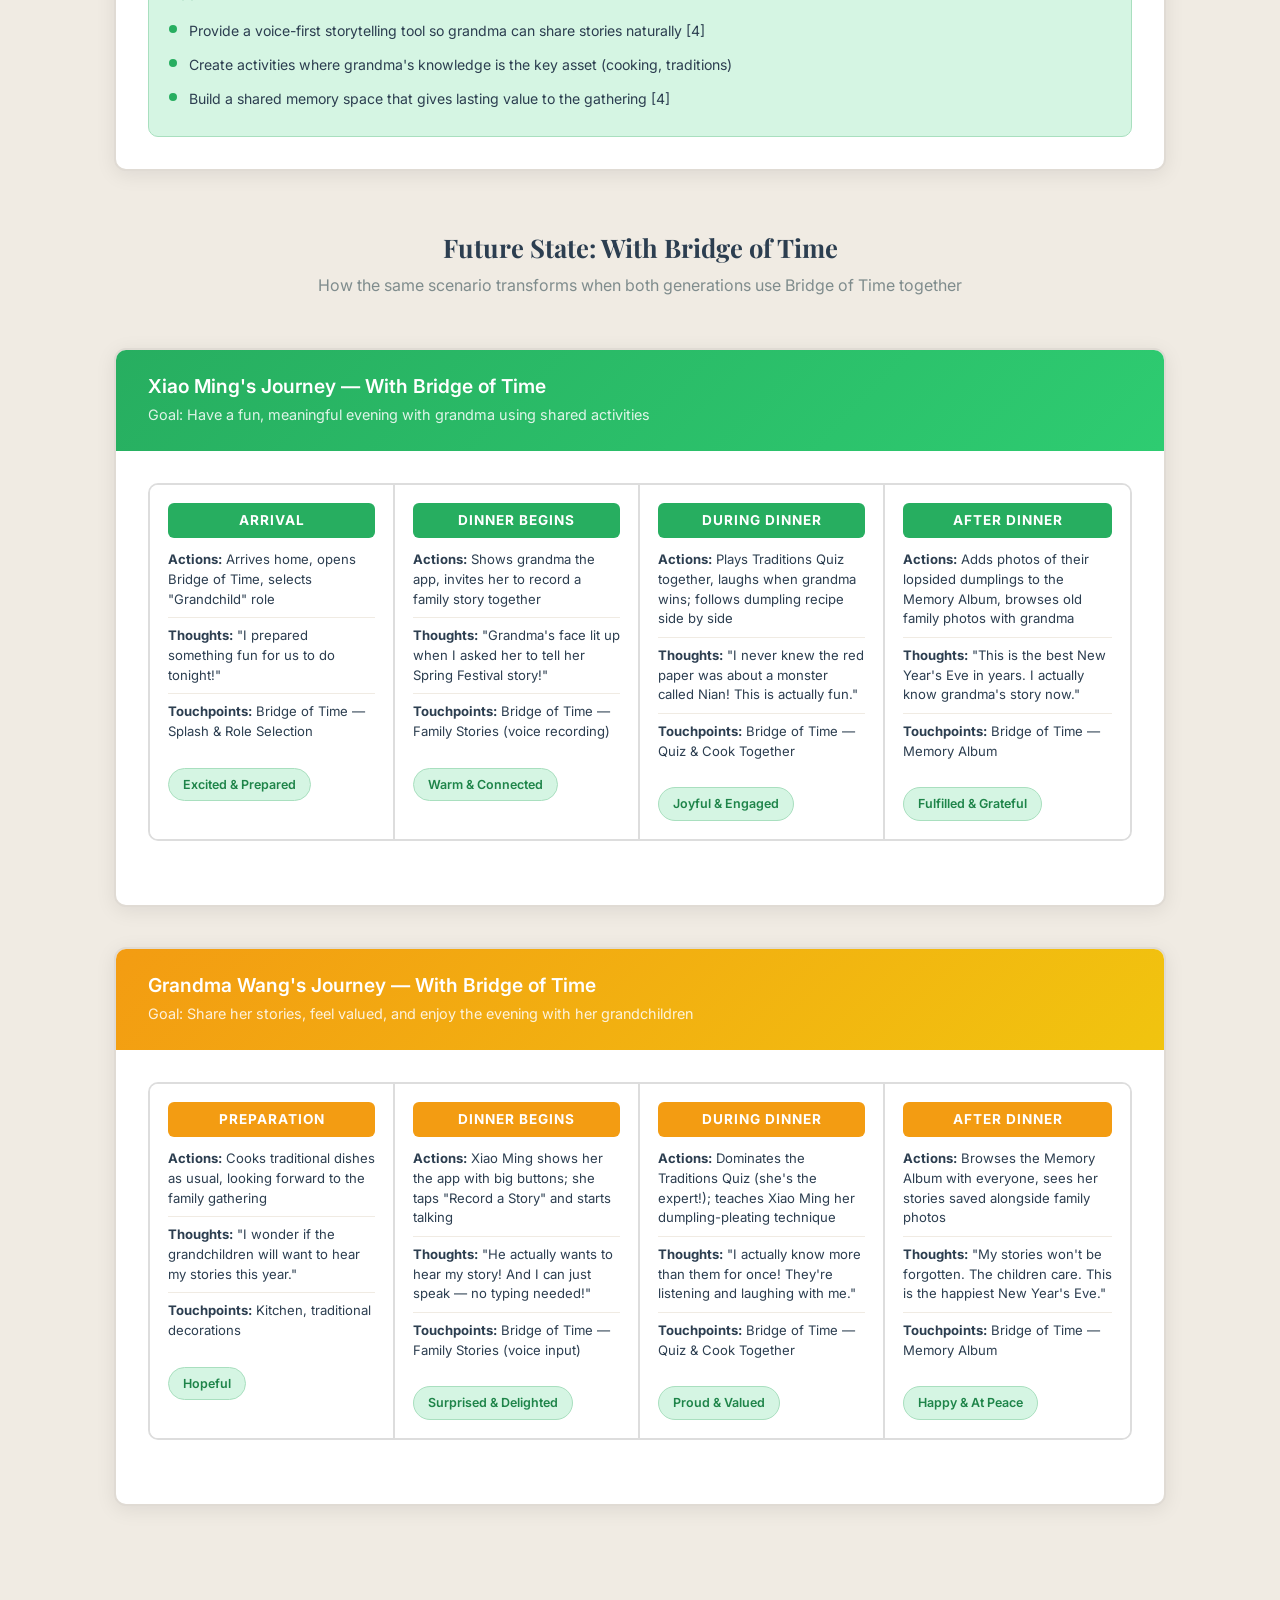
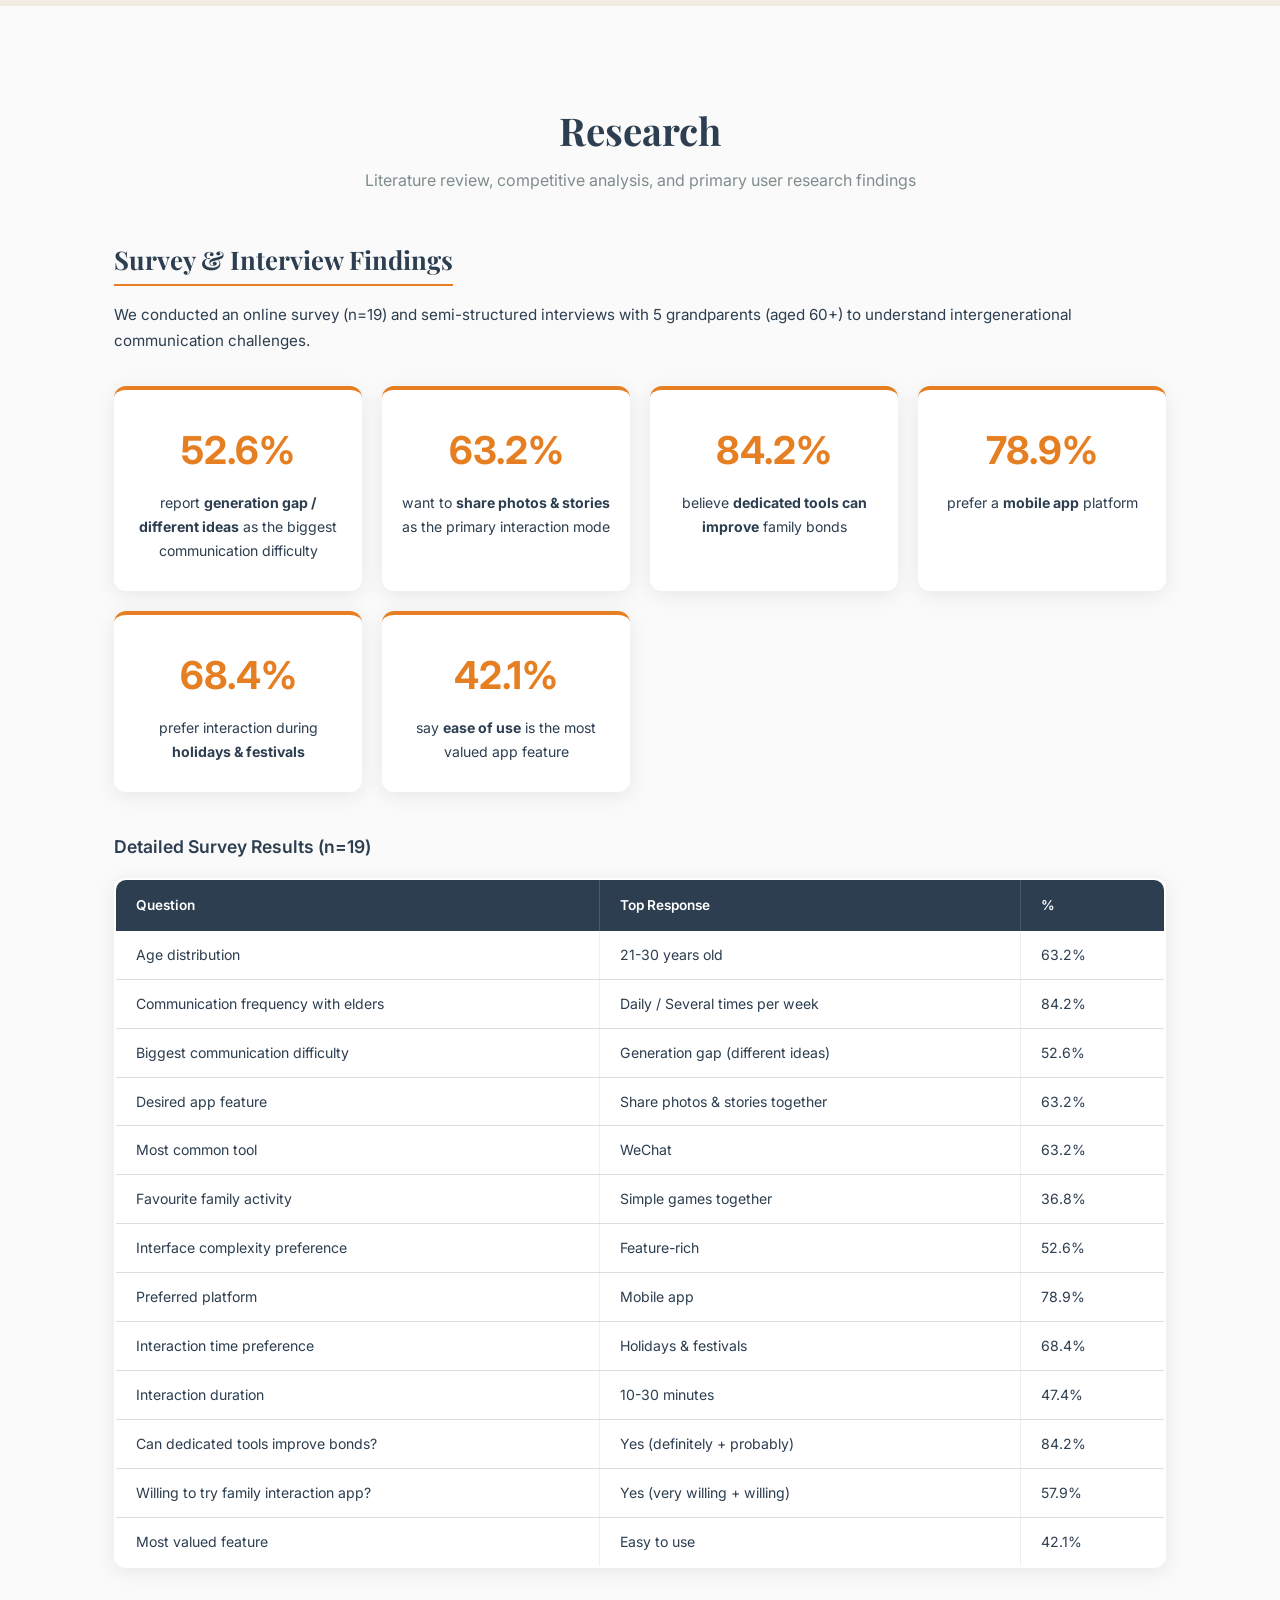
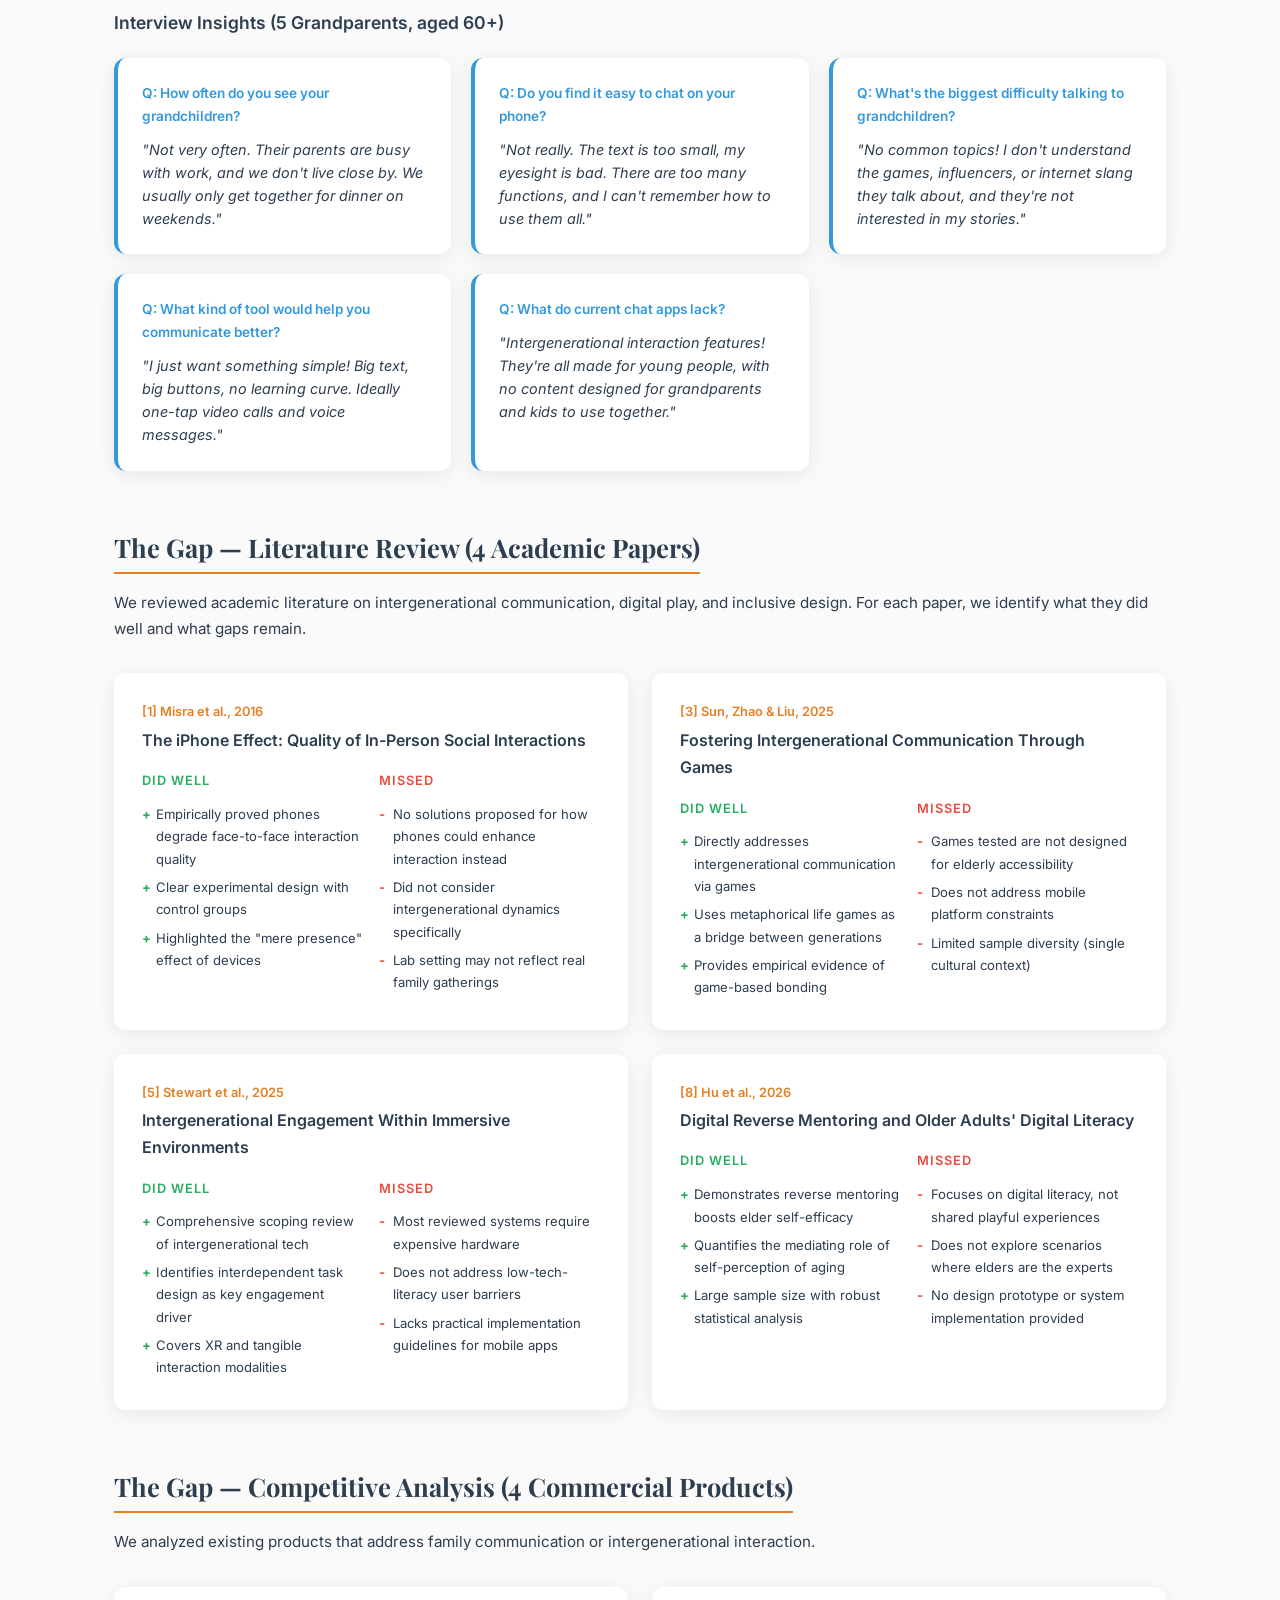
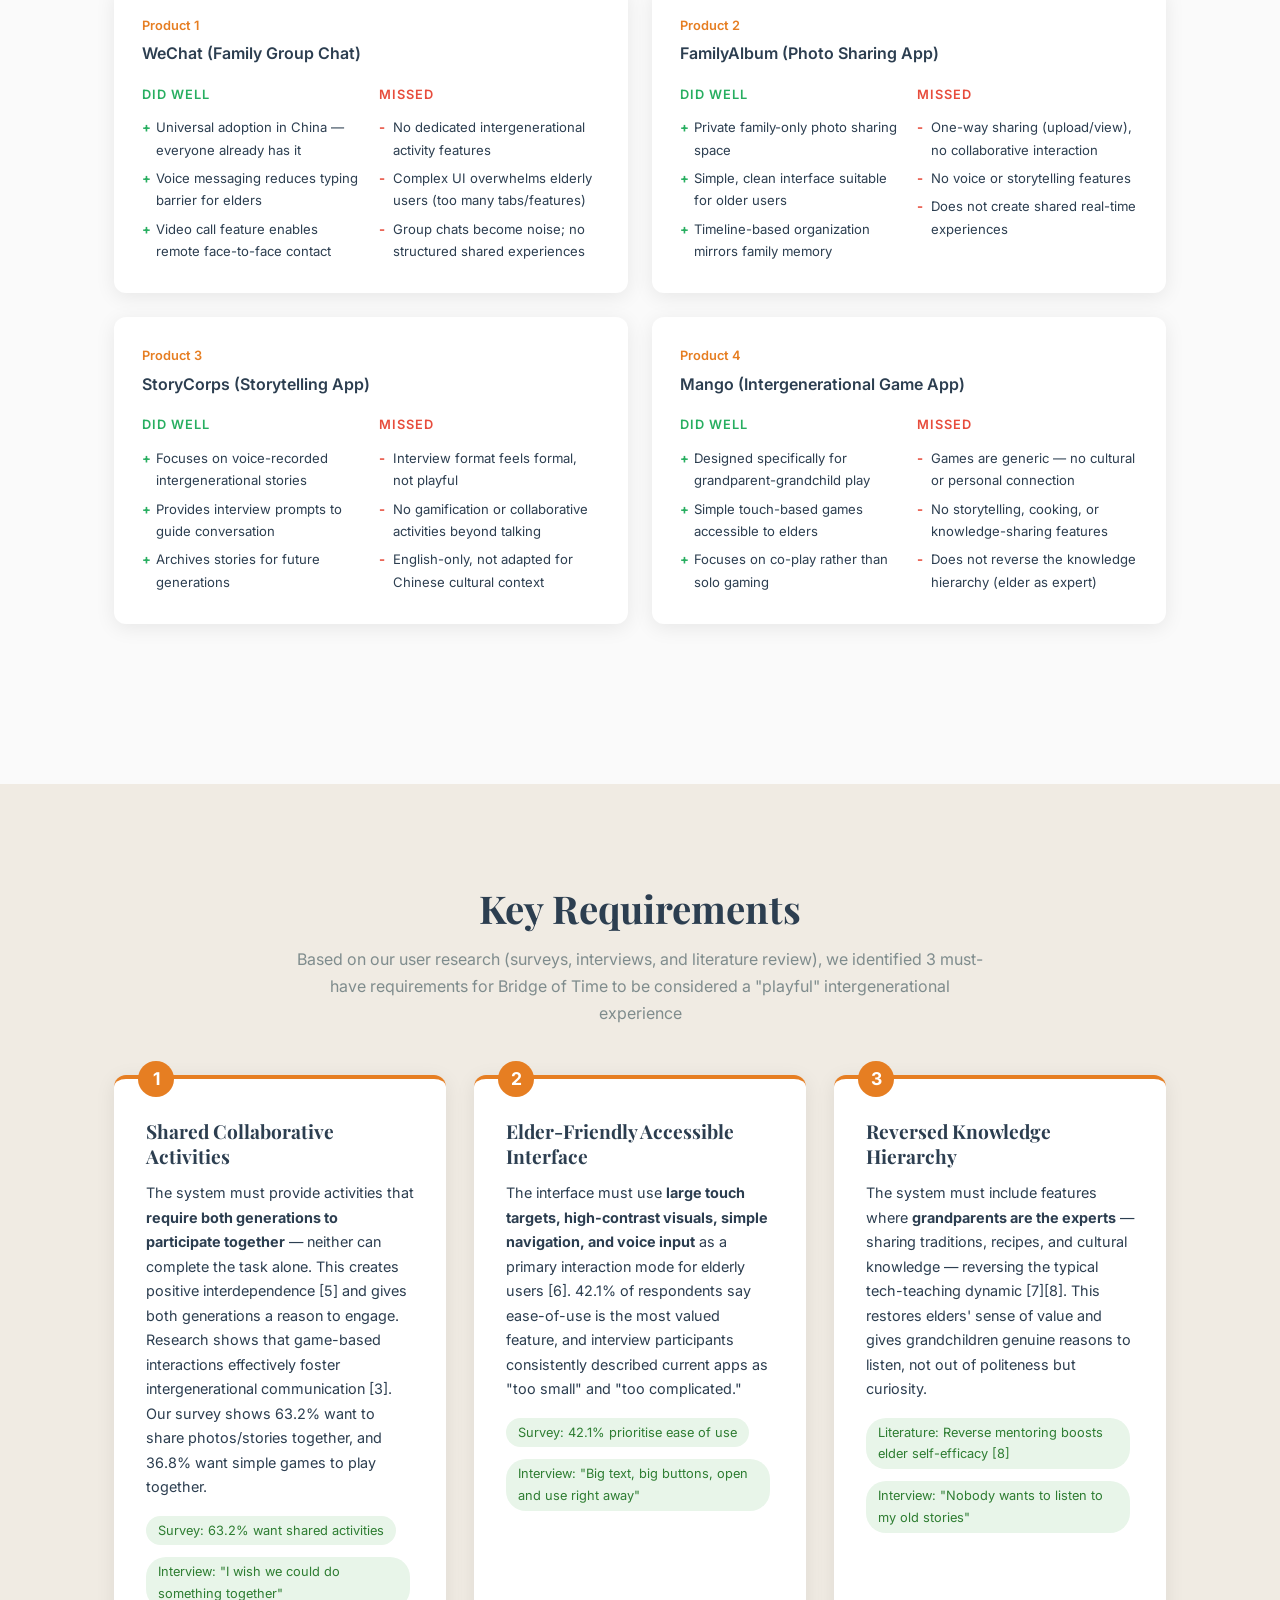
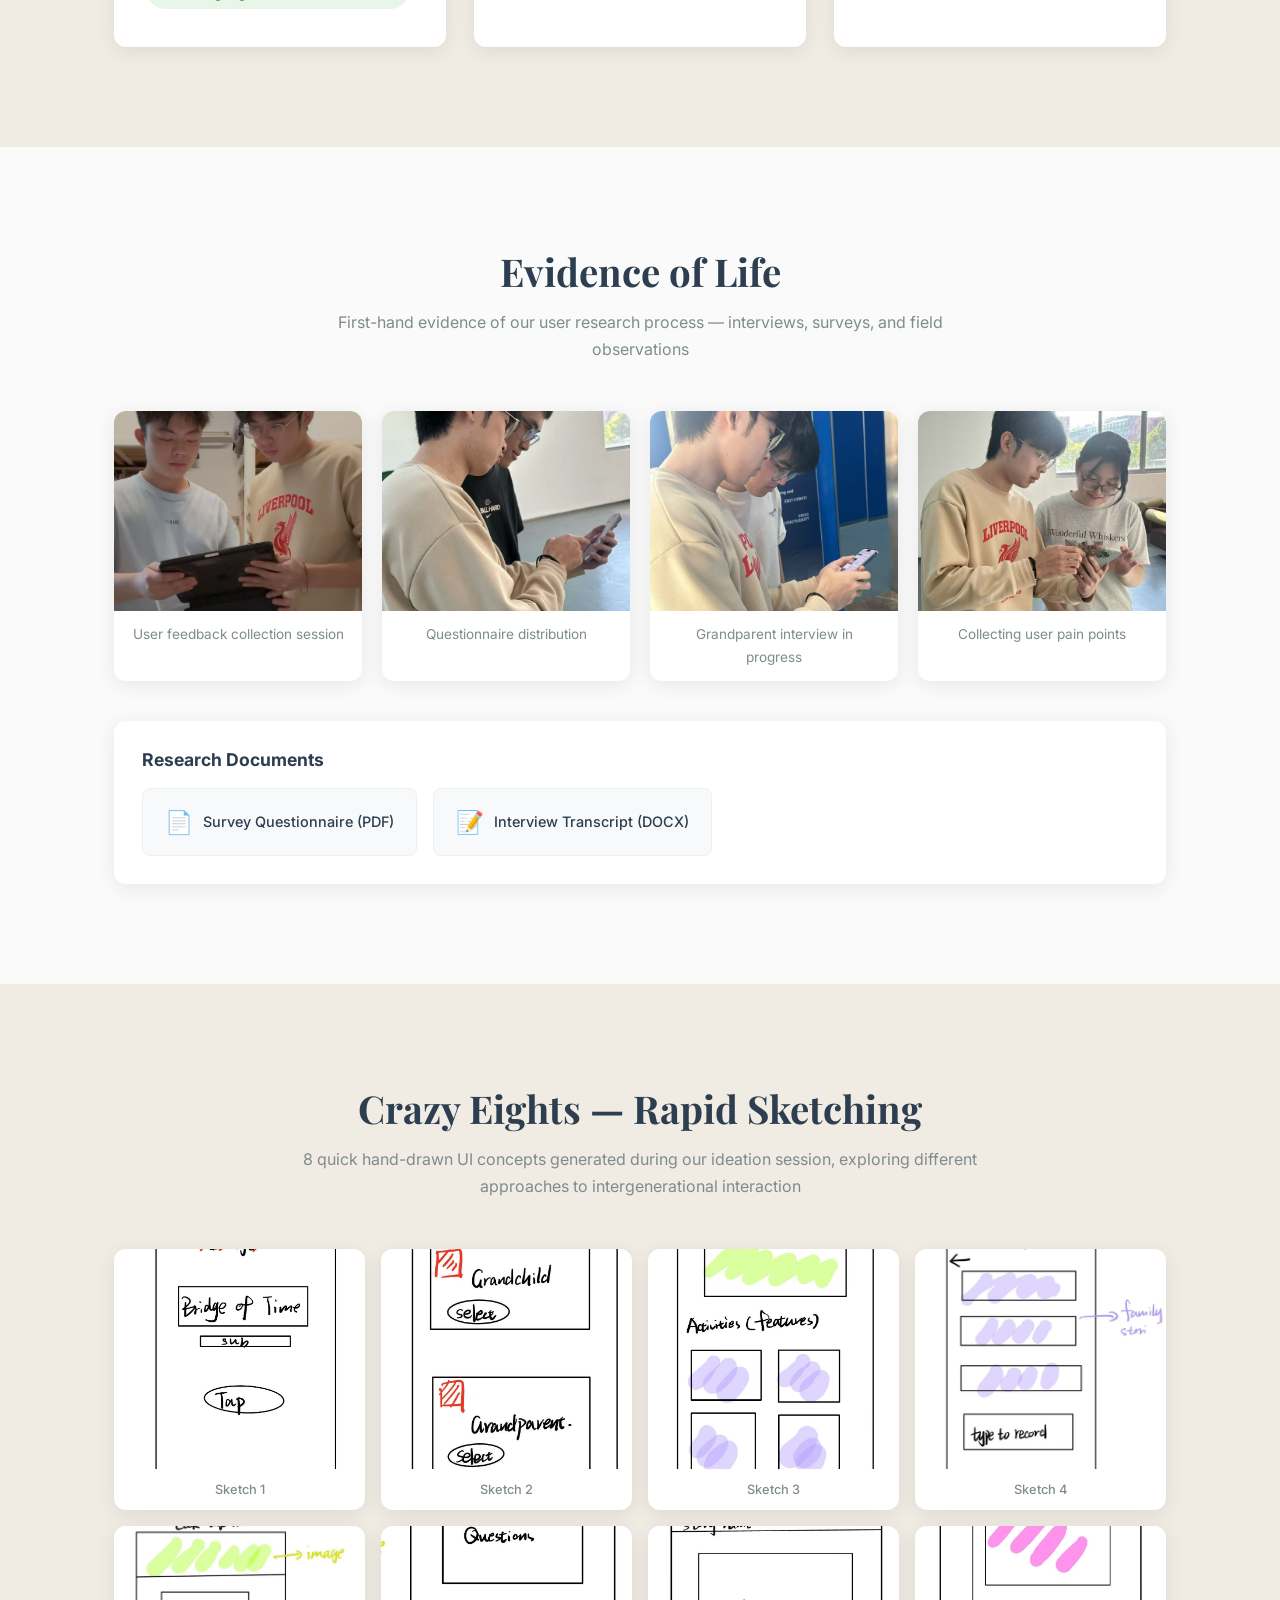
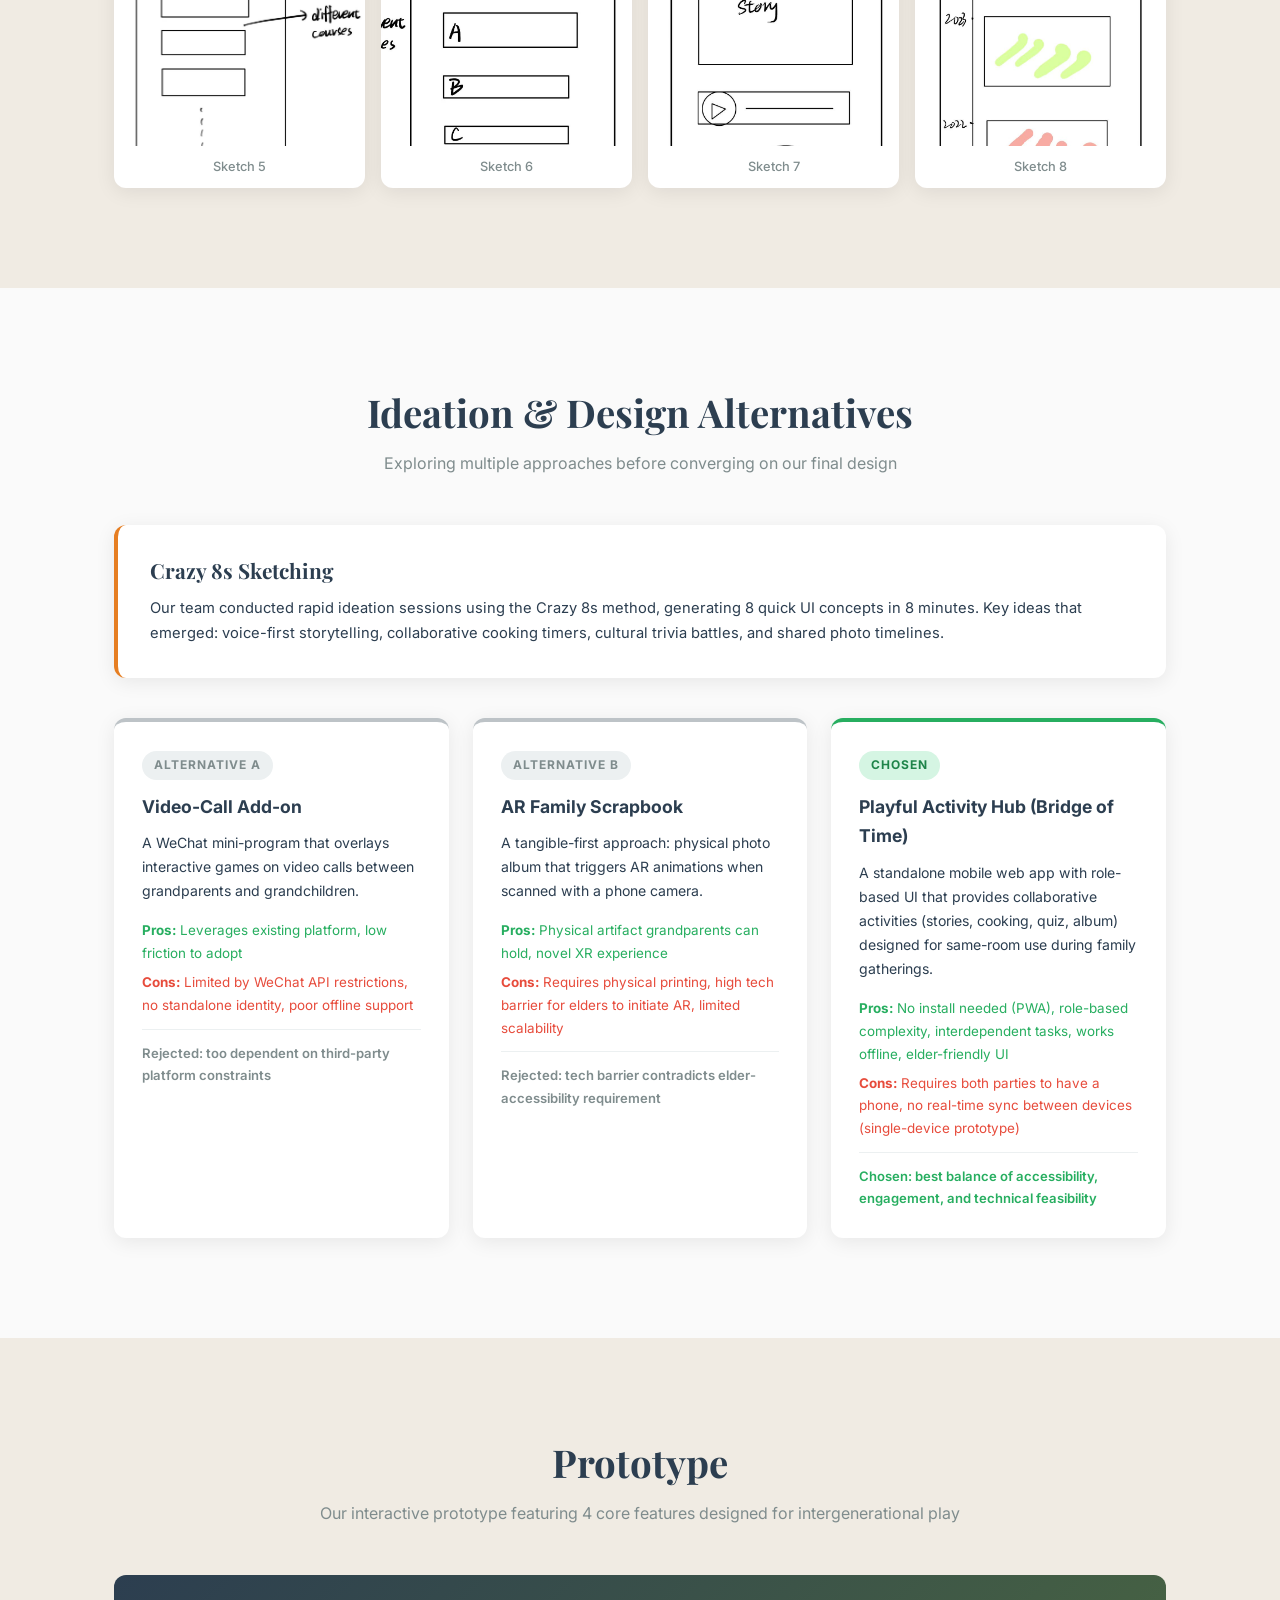
==== commit a3c018b0: "Add The Gap section: 4 papers + 4 products with 3 pros/cons each Required by portfolio spec Module 1" ====
--- a/index.html
+++ b/index.html
@@ -571,10 +571,202 @@
                 </div>
             </div>
 
-        </div>
-    </section>
-
-    <!-- Key Requirements Section -->
+            <!-- Literature Review: The Gap -->
+            <div class="research-block">
+                <h3 class="research-subtitle">The Gap &mdash; Literature Review (4 Academic Papers)</h3>
+                <p>We reviewed academic literature on intergenerational communication, digital play, and inclusive design. For each paper, we identify what they did well and what gaps remain.</p>
+
+                <div class="lit-grid">
+                    <div class="lit-card">
+                        <div class="lit-ref">[1] Misra et al., 2016</div>
+                        <h4>The iPhone Effect: Quality of In-Person Social Interactions</h4>
+                        <div class="lit-details">
+                            <div class="lit-good">
+                                <h5>Did Well</h5>
+                                <ul>
+                                    <li>Empirically proved phones degrade face-to-face interaction quality</li>
+                                    <li>Clear experimental design with control groups</li>
+                                    <li>Highlighted the "mere presence" effect of devices</li>
+                                </ul>
+                            </div>
+                            <div class="lit-bad">
+                                <h5>Missed</h5>
+                                <ul>
+                                    <li>No solutions proposed for how phones could enhance interaction instead</li>
+                                    <li>Did not consider intergenerational dynamics specifically</li>
+                                    <li>Lab setting may not reflect real family gatherings</li>
+                                </ul>
+                            </div>
+                        </div>
+                    </div>
+                    <div class="lit-card">
+                        <div class="lit-ref">[3] Sun, Zhao & Liu, 2025</div>
+                        <h4>Fostering Intergenerational Communication Through Games</h4>
+                        <div class="lit-details">
+                            <div class="lit-good">
+                                <h5>Did Well</h5>
+                                <ul>
+                                    <li>Directly addresses intergenerational communication via games</li>
+                                    <li>Uses metaphorical life games as a bridge between generations</li>
+                                    <li>Provides empirical evidence of game-based bonding</li>
+                                </ul>
+                            </div>
+                            <div class="lit-bad">
+                                <h5>Missed</h5>
+                                <ul>
+                                    <li>Games tested are not designed for elderly accessibility</li>
+                                    <li>Does not address mobile platform constraints</li>
+                                    <li>Limited sample diversity (single cultural context)</li>
+                                </ul>
+                            </div>
+                        </div>
+                    </div>
+                    <div class="lit-card">
+                        <div class="lit-ref">[5] Stewart et al., 2025</div>
+                        <h4>Intergenerational Engagement Within Immersive Environments</h4>
+                        <div class="lit-details">
+                            <div class="lit-good">
+                                <h5>Did Well</h5>
+                                <ul>
+                                    <li>Comprehensive scoping review of intergenerational tech</li>
+                                    <li>Identifies interdependent task design as key engagement driver</li>
+                                    <li>Covers XR and tangible interaction modalities</li>
+                                </ul>
+                            </div>
+                            <div class="lit-bad">
+                                <h5>Missed</h5>
+                                <ul>
+                                    <li>Most reviewed systems require expensive hardware</li>
+                                    <li>Does not address low-tech-literacy user barriers</li>
+                                    <li>Lacks practical implementation guidelines for mobile apps</li>
+                                </ul>
+                            </div>
+                        </div>
+                    </div>
+                    <div class="lit-card">
+                        <div class="lit-ref">[8] Hu et al., 2026</div>
+                        <h4>Digital Reverse Mentoring and Older Adults' Digital Literacy</h4>
+                        <div class="lit-details">
+                            <div class="lit-good">
+                                <h5>Did Well</h5>
+                                <ul>
+                                    <li>Demonstrates reverse mentoring boosts elder self-efficacy</li>
+                                    <li>Quantifies the mediating role of self-perception of aging</li>
+                                    <li>Large sample size with robust statistical analysis</li>
+                                </ul>
+                            </div>
+                            <div class="lit-bad">
+                                <h5>Missed</h5>
+                                <ul>
+                                    <li>Focuses on digital literacy, not shared playful experiences</li>
+                                    <li>Does not explore scenarios where elders are the experts</li>
+                                    <li>No design prototype or system implementation provided</li>
+                                </ul>
+                            </div>
+                        </div>
+                    </div>
+                </div>
+            </div>
+
+            <!-- Competitive Analysis: 4 Commercial Products -->
+            <div class="research-block">
+                <h3 class="research-subtitle">The Gap &mdash; Competitive Analysis (4 Commercial Products)</h3>
+                <p>We analyzed existing products that address family communication or intergenerational interaction.</p>
+
+                <div class="lit-grid">
+                    <div class="lit-card">
+                        <div class="lit-ref">Product 1</div>
+                        <h4>WeChat (Family Group Chat)</h4>
+                        <div class="lit-details">
+                            <div class="lit-good">
+                                <h5>Did Well</h5>
+                                <ul>
+                                    <li>Universal adoption in China — everyone already has it</li>
+                                    <li>Voice messaging reduces typing barrier for elders</li>
+                                    <li>Video call feature enables remote face-to-face contact</li>
+                                </ul>
+                            </div>
+                            <div class="lit-bad">
+                                <h5>Missed</h5>
+                                <ul>
+                                    <li>No dedicated intergenerational activity features</li>
+                                    <li>Complex UI overwhelms elderly users (too many tabs/features)</li>
+                                    <li>Group chats become noise; no structured shared experiences</li>
+                                </ul>
+                            </div>
+                        </div>
+                    </div>
+                    <div class="lit-card">
+                        <div class="lit-ref">Product 2</div>
+                        <h4>FamilyAlbum (Photo Sharing App)</h4>
+                        <div class="lit-details">
+                            <div class="lit-good">
+                                <h5>Did Well</h5>
+                                <ul>
+                                    <li>Private family-only photo sharing space</li>
+                                    <li>Simple, clean interface suitable for older users</li>
+                                    <li>Timeline-based organization mirrors family memory</li>
+                                </ul>
+                            </div>
+                            <div class="lit-bad">
+                                <h5>Missed</h5>
+                                <ul>
+                                    <li>One-way sharing (upload/view), no collaborative interaction</li>
+                                    <li>No voice or storytelling features</li>
+                                    <li>Does not create shared real-time experiences</li>
+                                </ul>
+                            </div>
+                        </div>
+                    </div>
+                    <div class="lit-card">
+                        <div class="lit-ref">Product 3</div>
+                        <h4>StoryCorps (Storytelling App)</h4>
+                        <div class="lit-details">
+                            <div class="lit-good">
+                                <h5>Did Well</h5>
+                                <ul>
+                                    <li>Focuses on voice-recorded intergenerational stories</li>
+                                    <li>Provides interview prompts to guide conversation</li>
+                                    <li>Archives stories for future generations</li>
+                                </ul>
+                            </div>
+                            <div class="lit-bad">
+                                <h5>Missed</h5>
+                                <ul>
+                                    <li>Interview format feels formal, not playful</li>
+                                    <li>No gamification or collaborative activities beyond talking</li>
+                                    <li>English-only, not adapted for Chinese cultural context</li>
+                                </ul>
+                            </div>
+                        </div>
+                    </div>
+                    <div class="lit-card">
+                        <div class="lit-ref">Product 4</div>
+                        <h4>Mango (Intergenerational Game App)</h4>
+                        <div class="lit-details">
+                            <div class="lit-good">
+                                <h5>Did Well</h5>
+                                <ul>
+                                    <li>Designed specifically for grandparent-grandchild play</li>
+                                    <li>Simple touch-based games accessible to elders</li>
+                                    <li>Focuses on co-play rather than solo gaming</li>
+                                </ul>
+                            </div>
+                            <div class="lit-bad">
+                                <h5>Missed</h5>
+                                <ul>
+                                    <li>Games are generic — no cultural or personal connection</li>
+                                    <li>No storytelling, cooking, or knowledge-sharing features</li>
+                                    <li>Does not reverse the knowledge hierarchy (elder as expert)</li>
+                                </ul>
+                            </div>
+                        </div>
+                    </div>
+                </div>
+            </div>
+
+        </div>
+    </section>
     <section id="requirements" class="section section-alt">
         <div class="container">
             <h2 class="section-title">Key Requirements</h2>
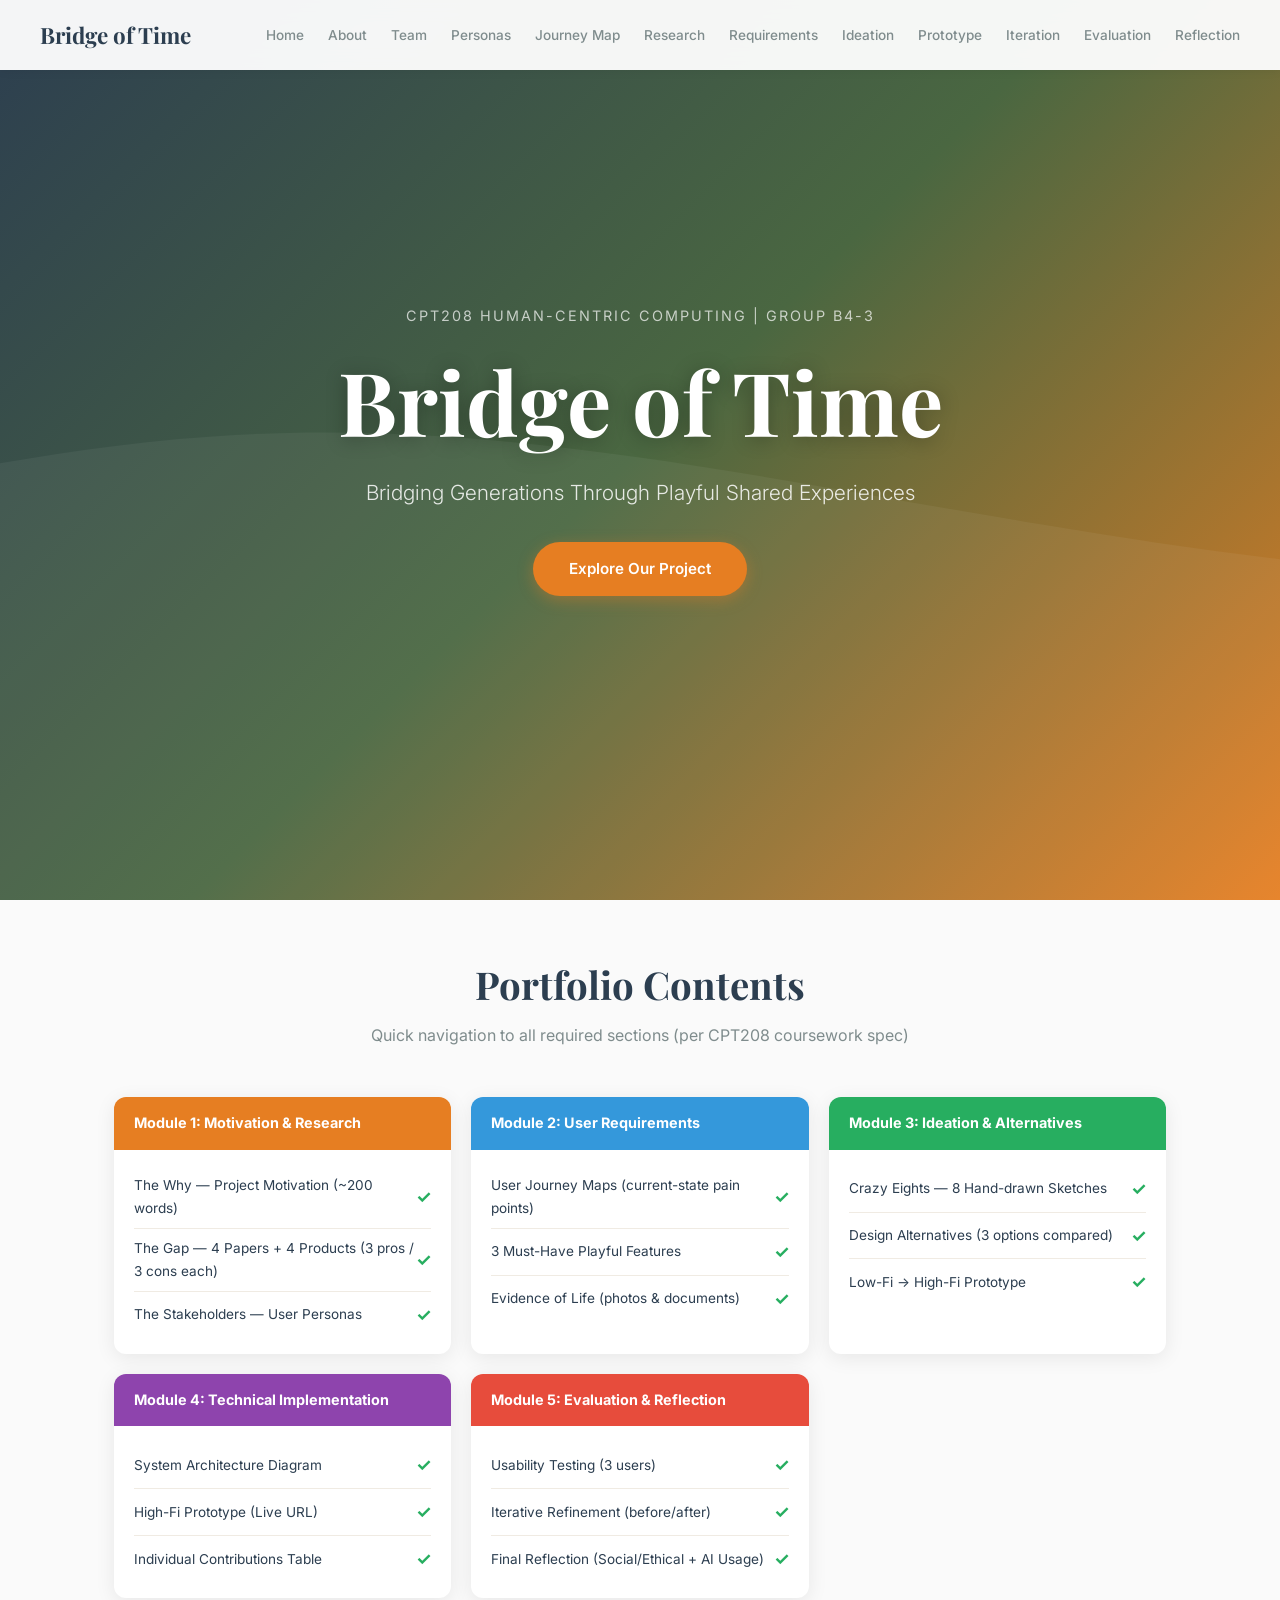
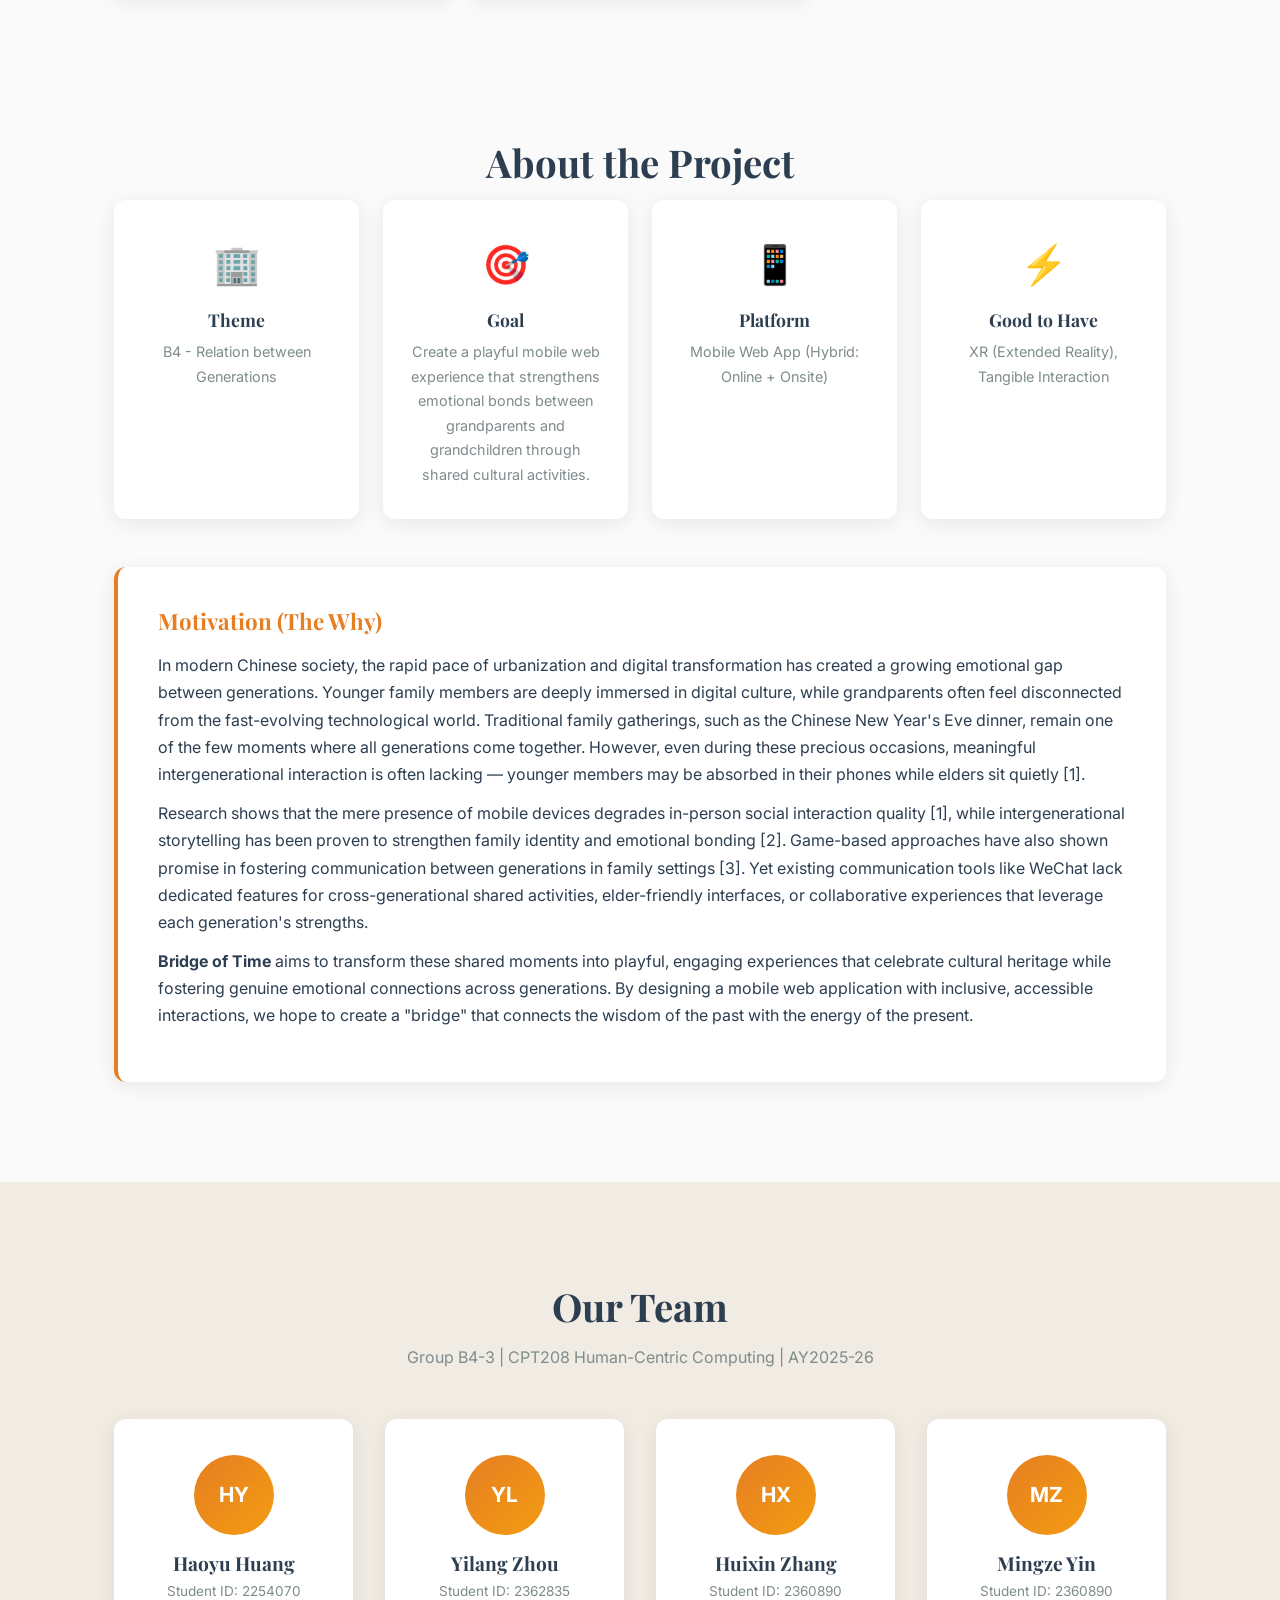
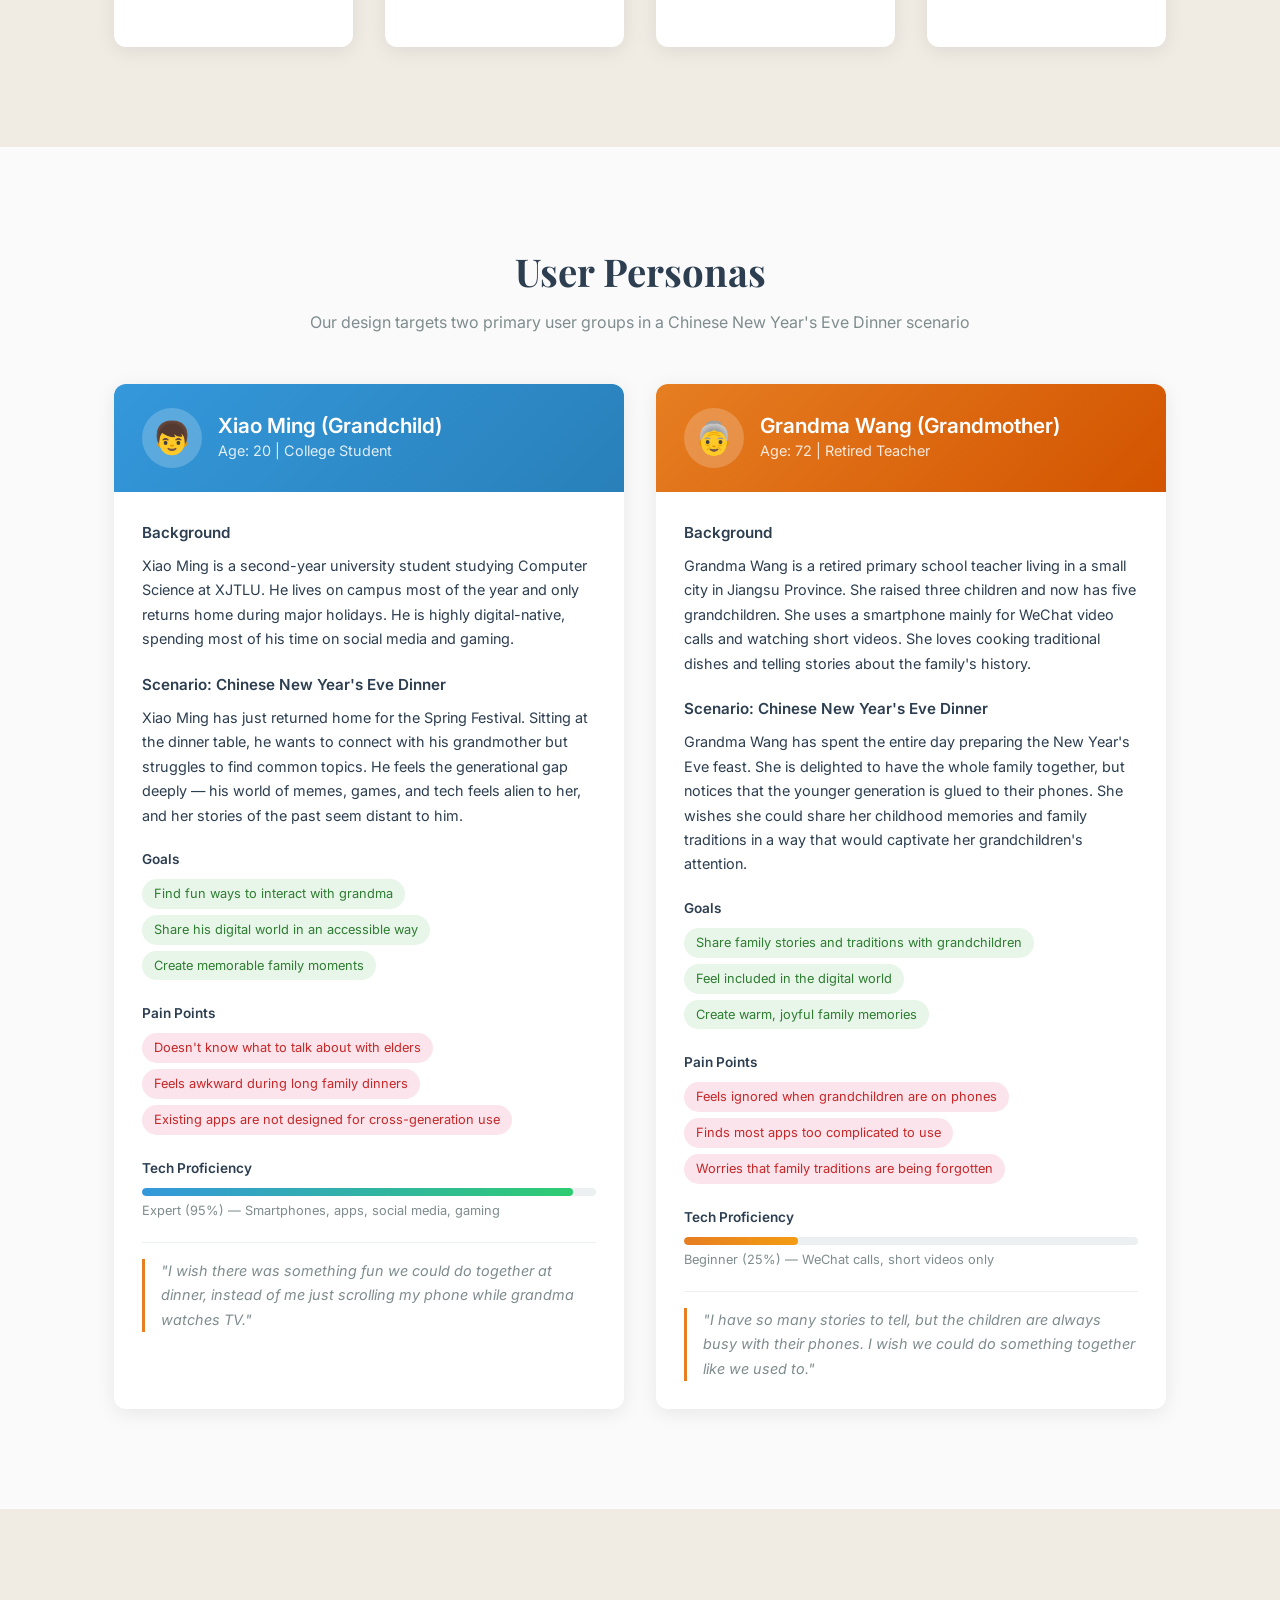
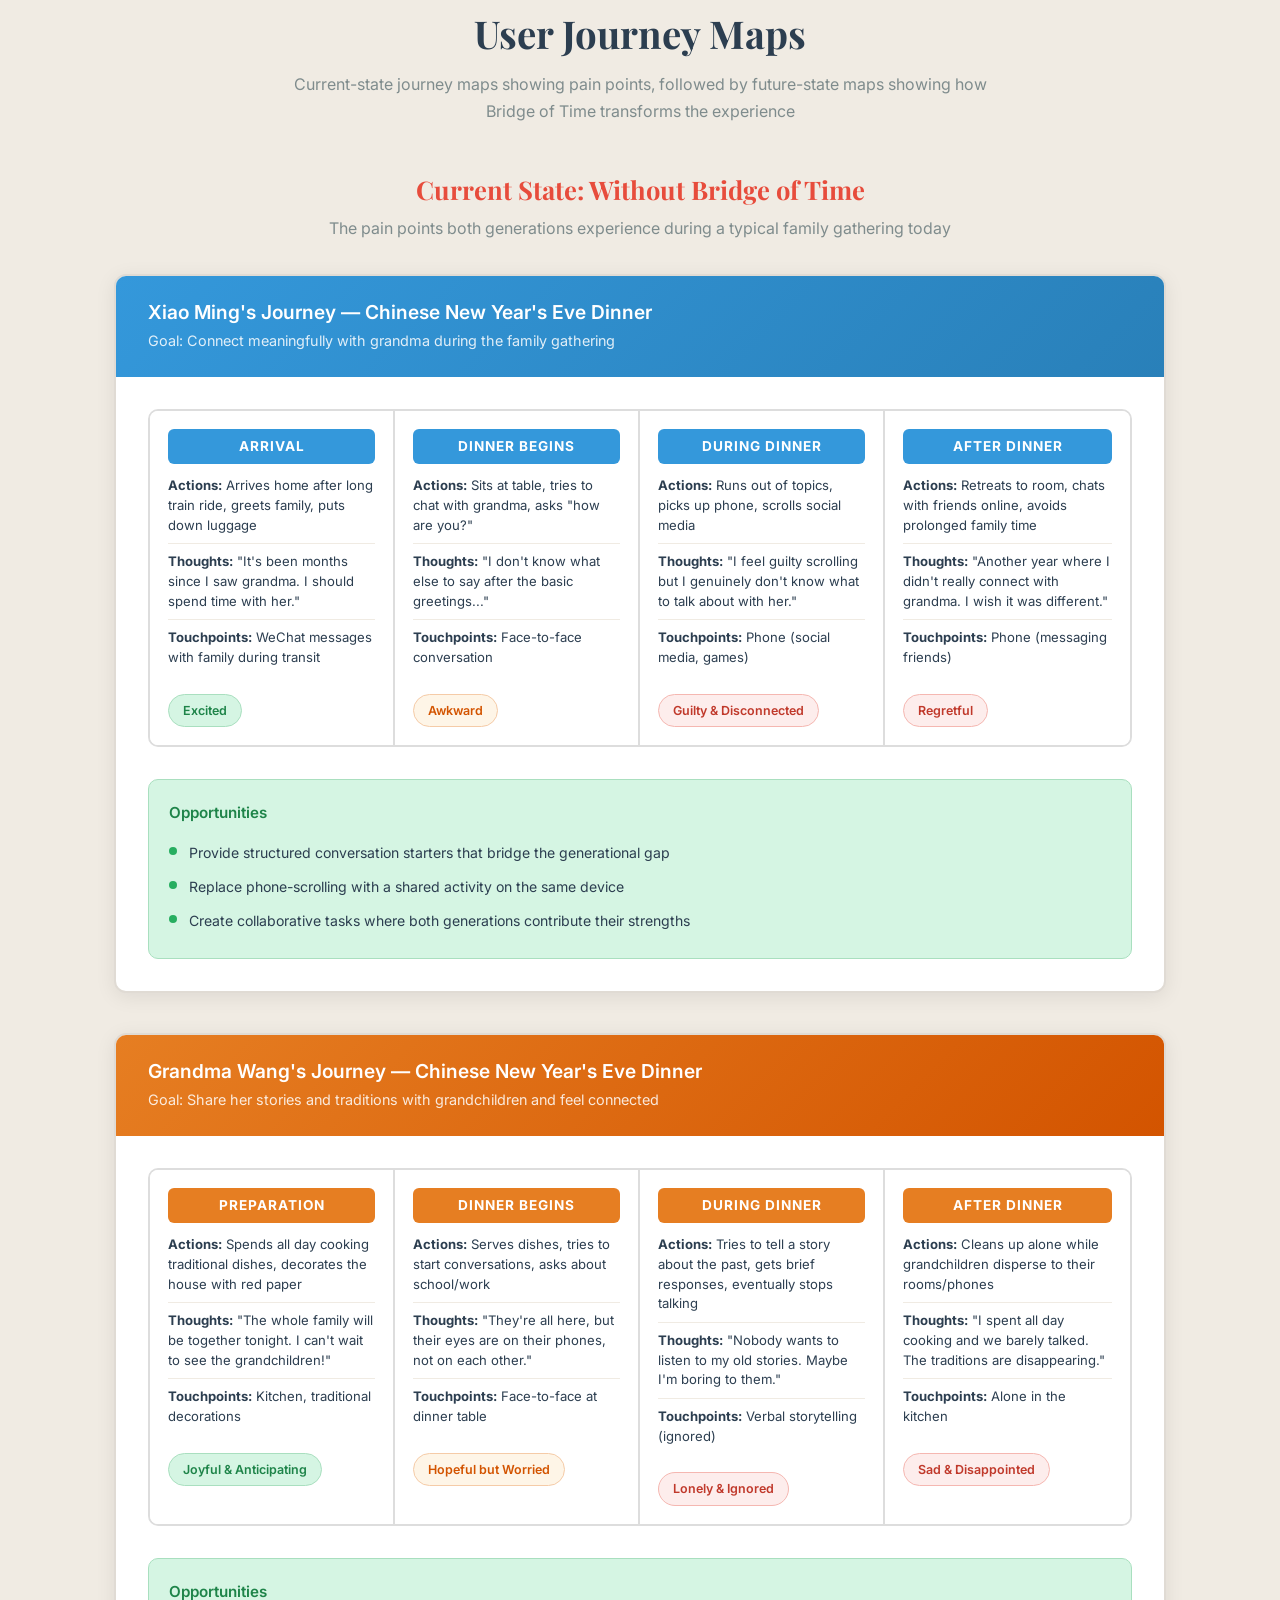
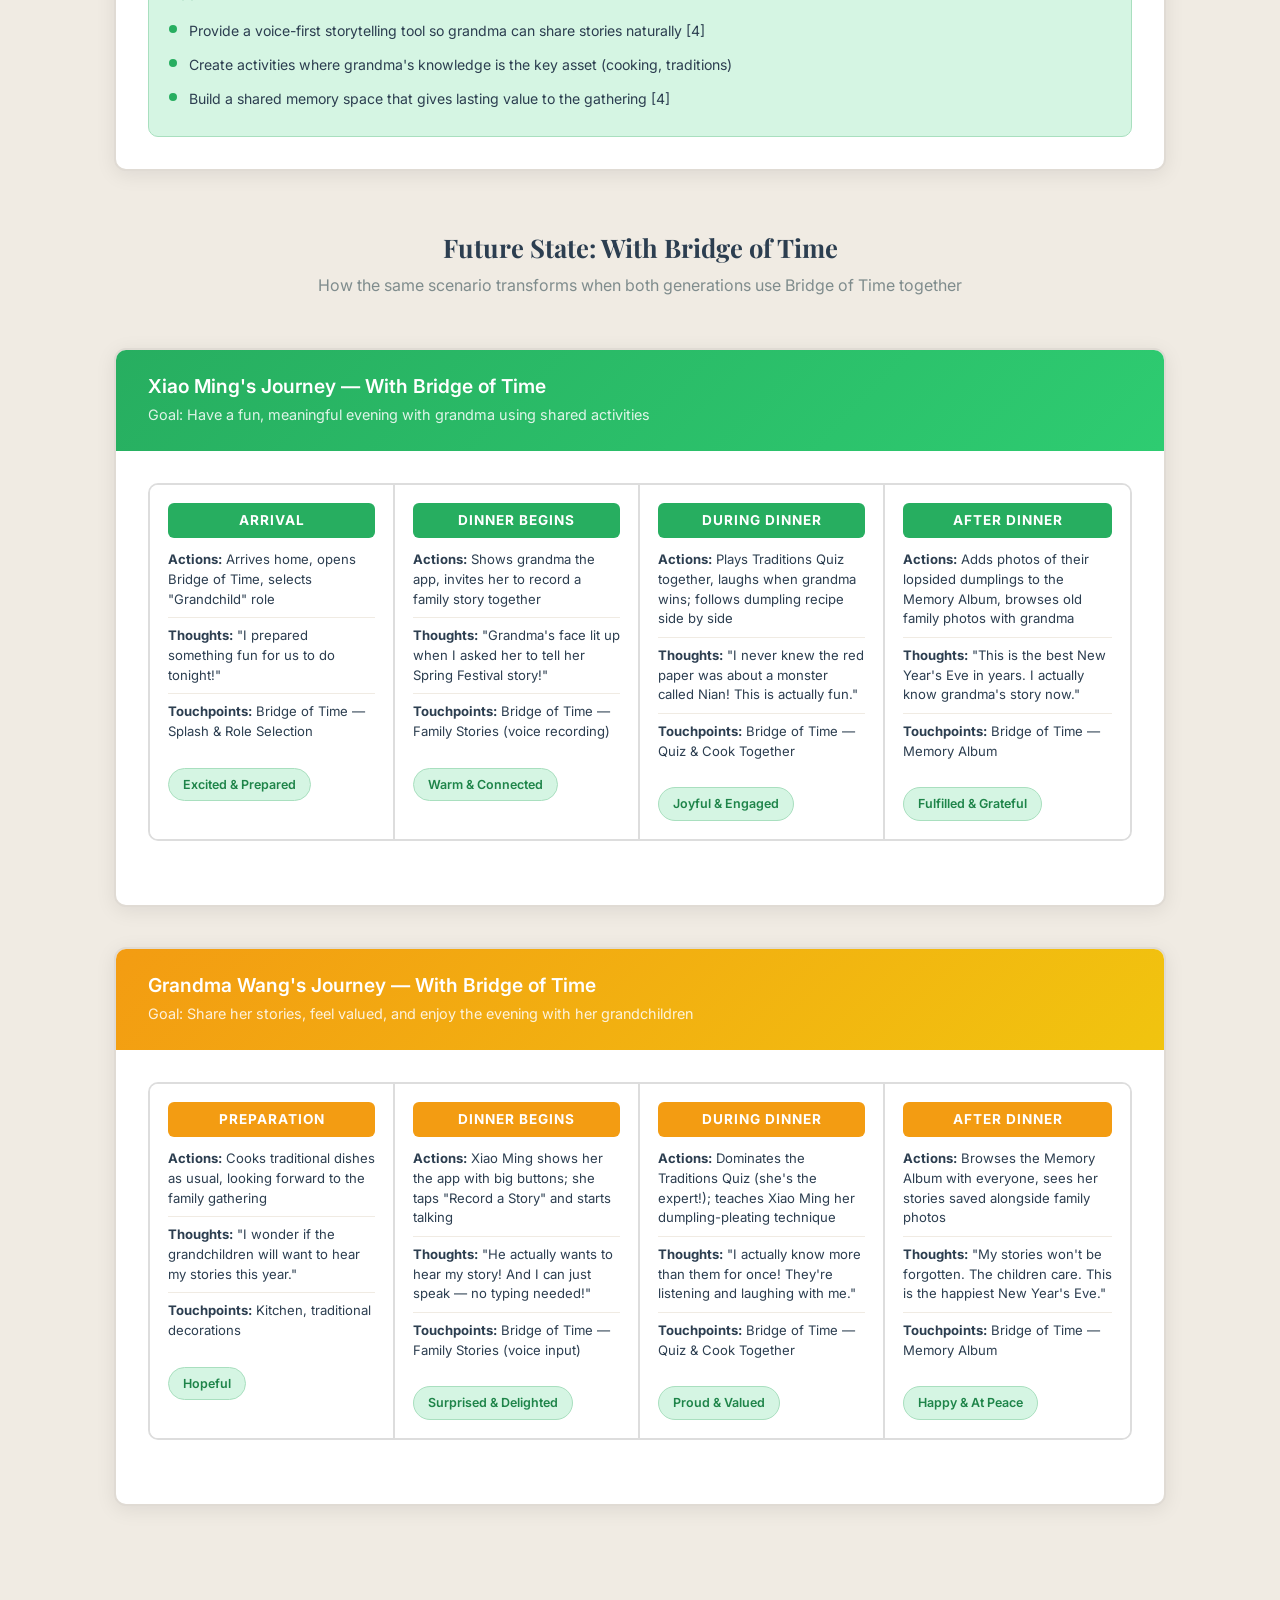
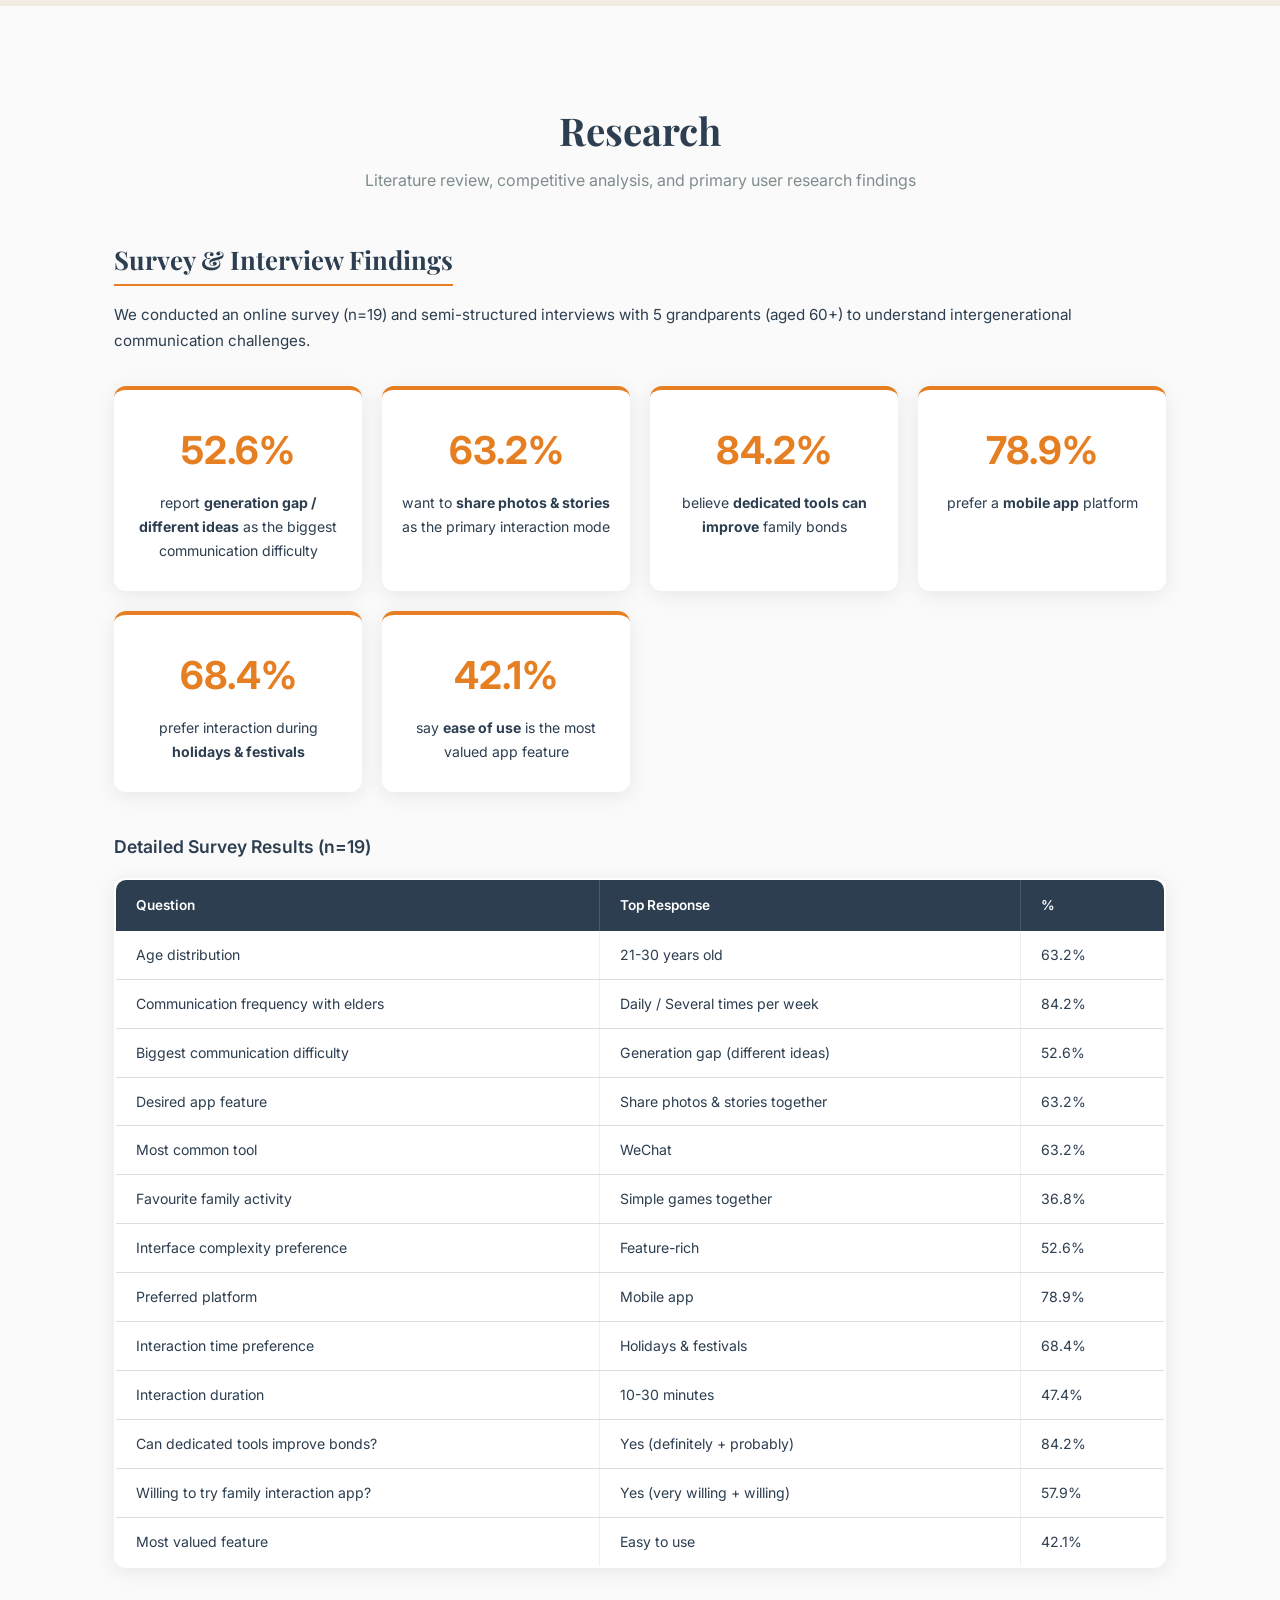
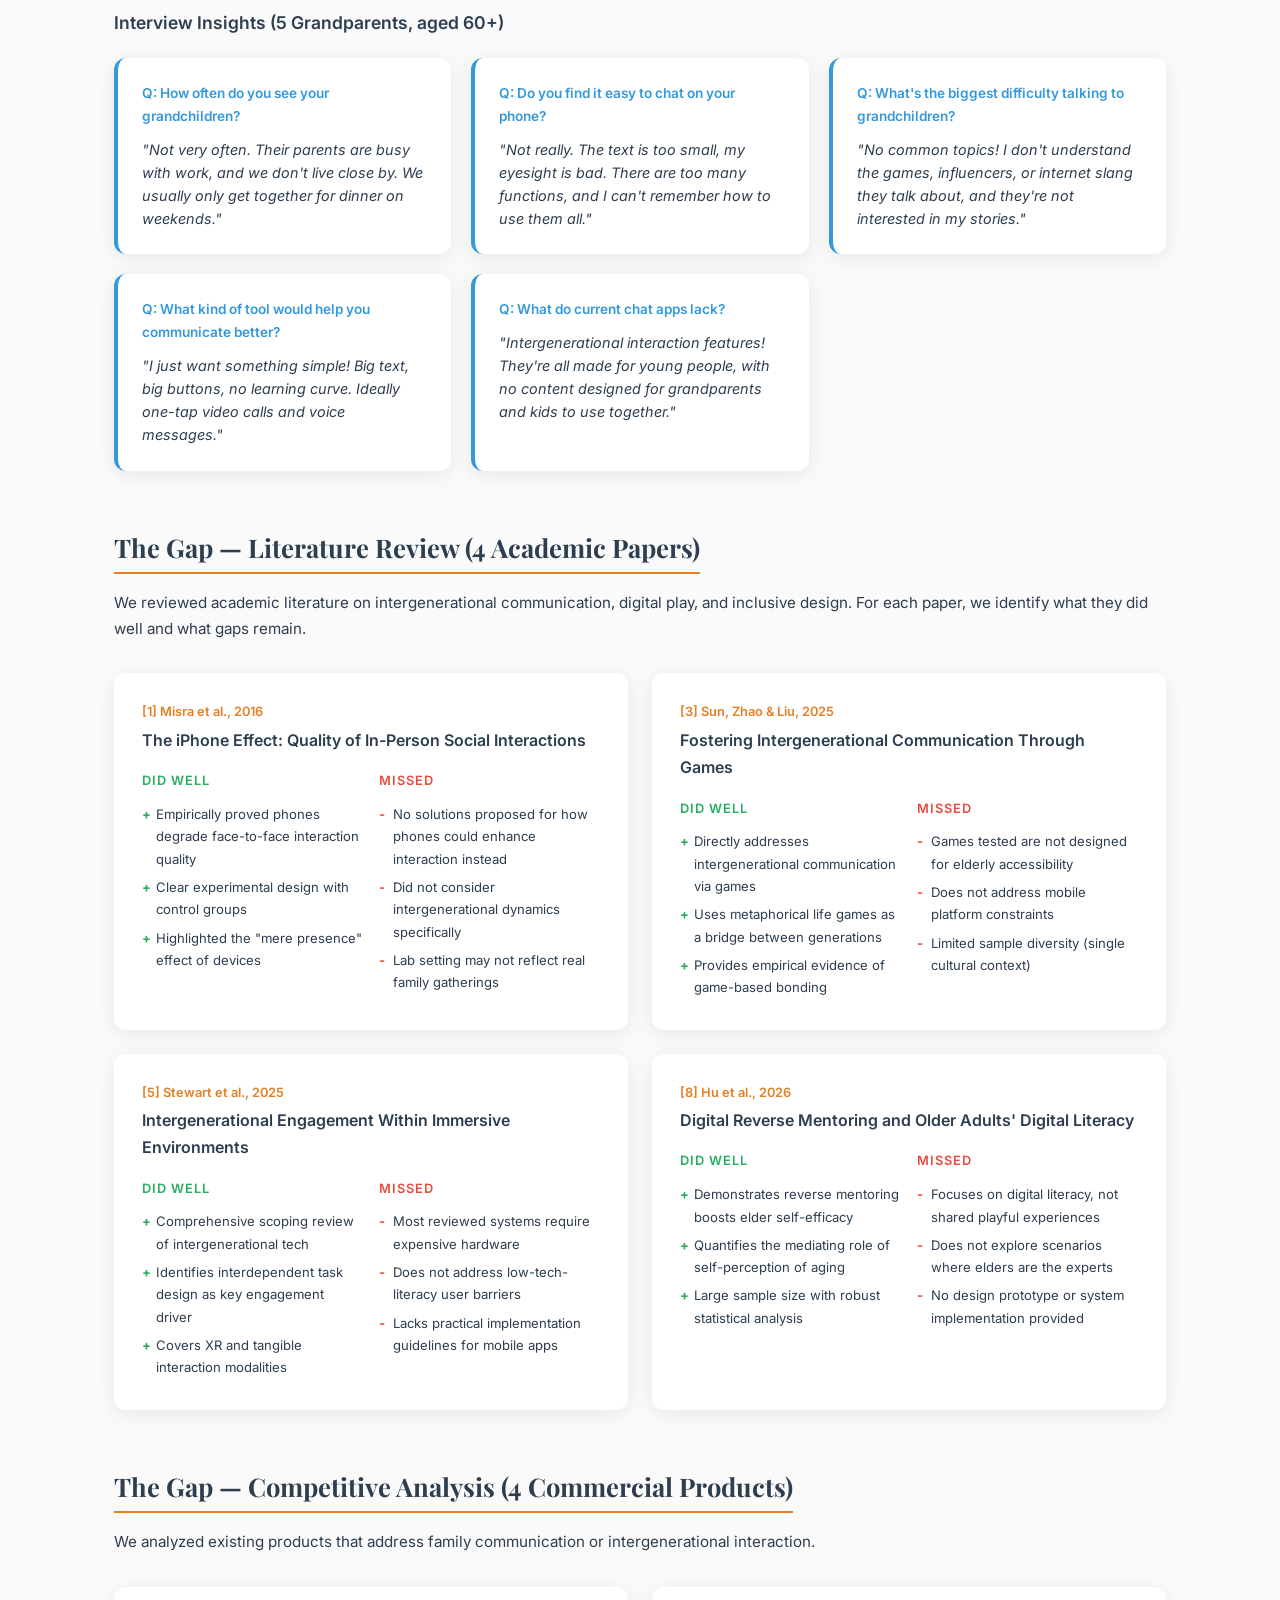
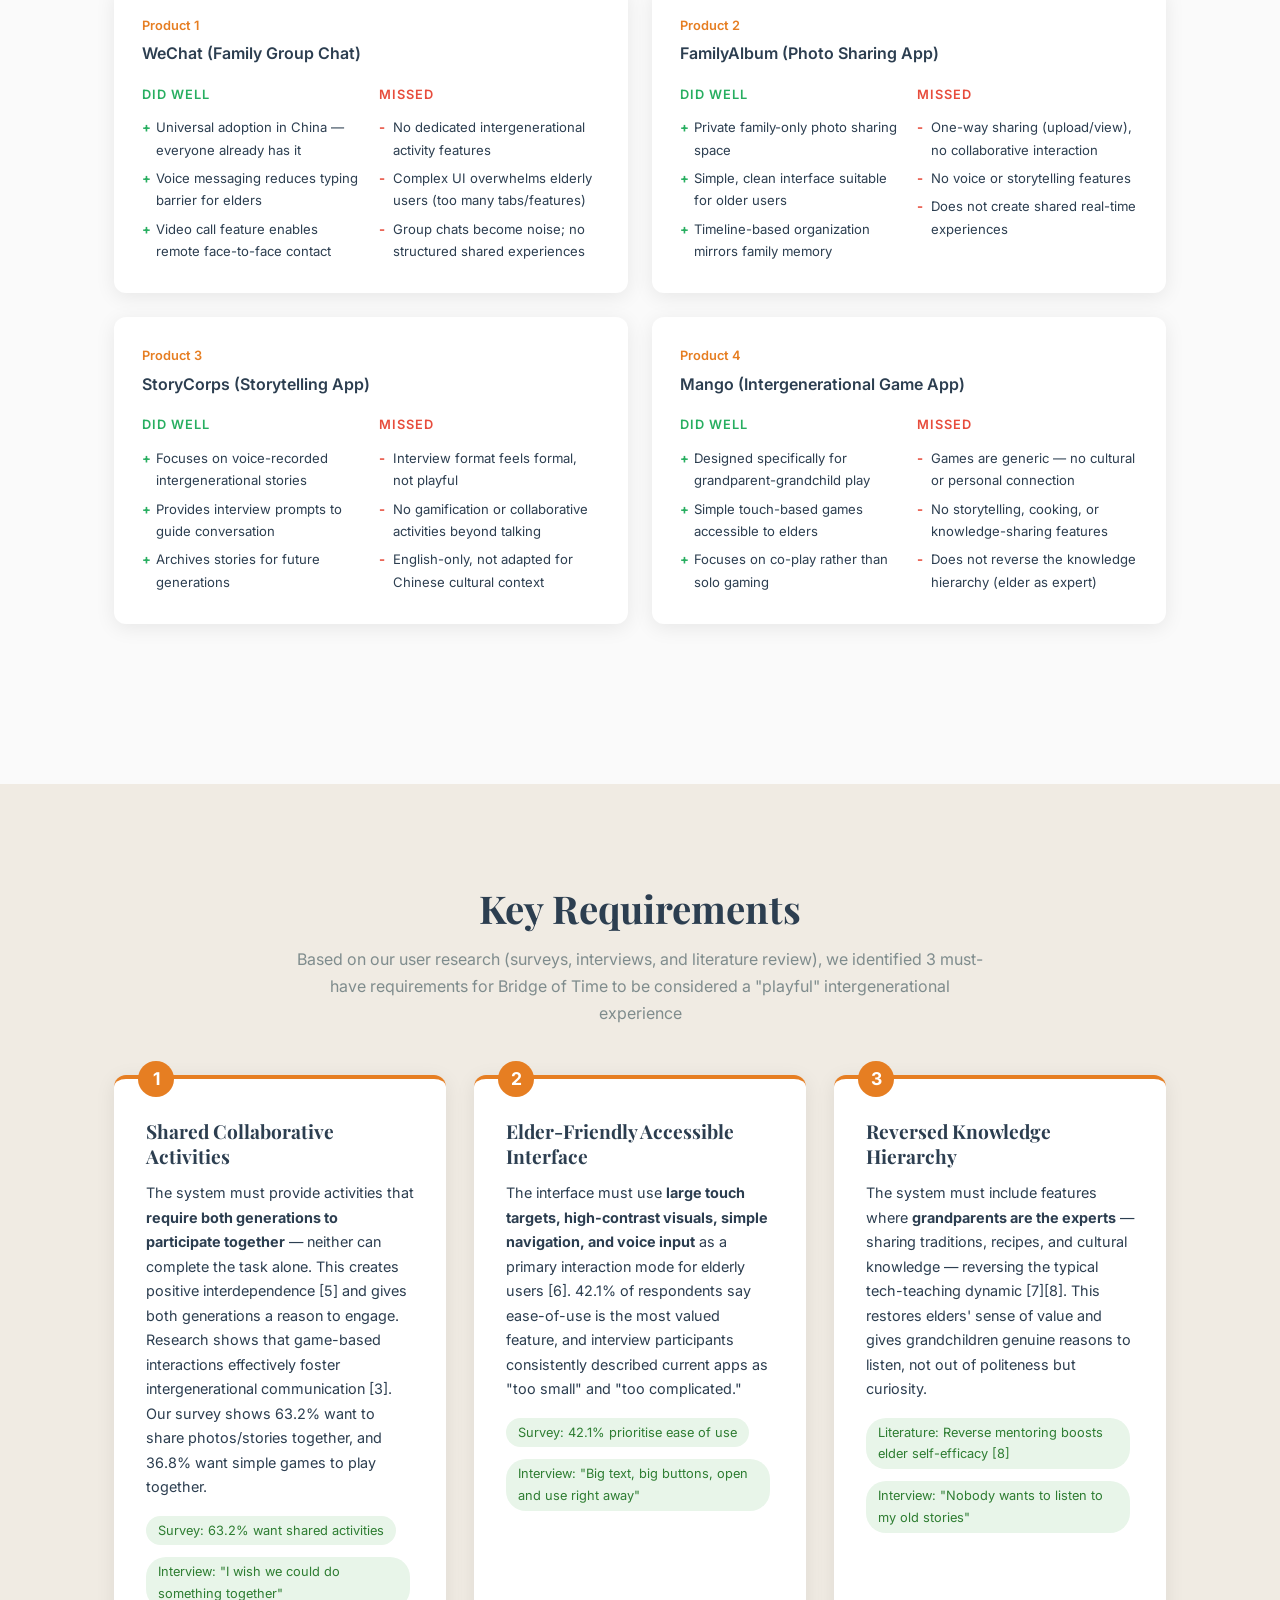
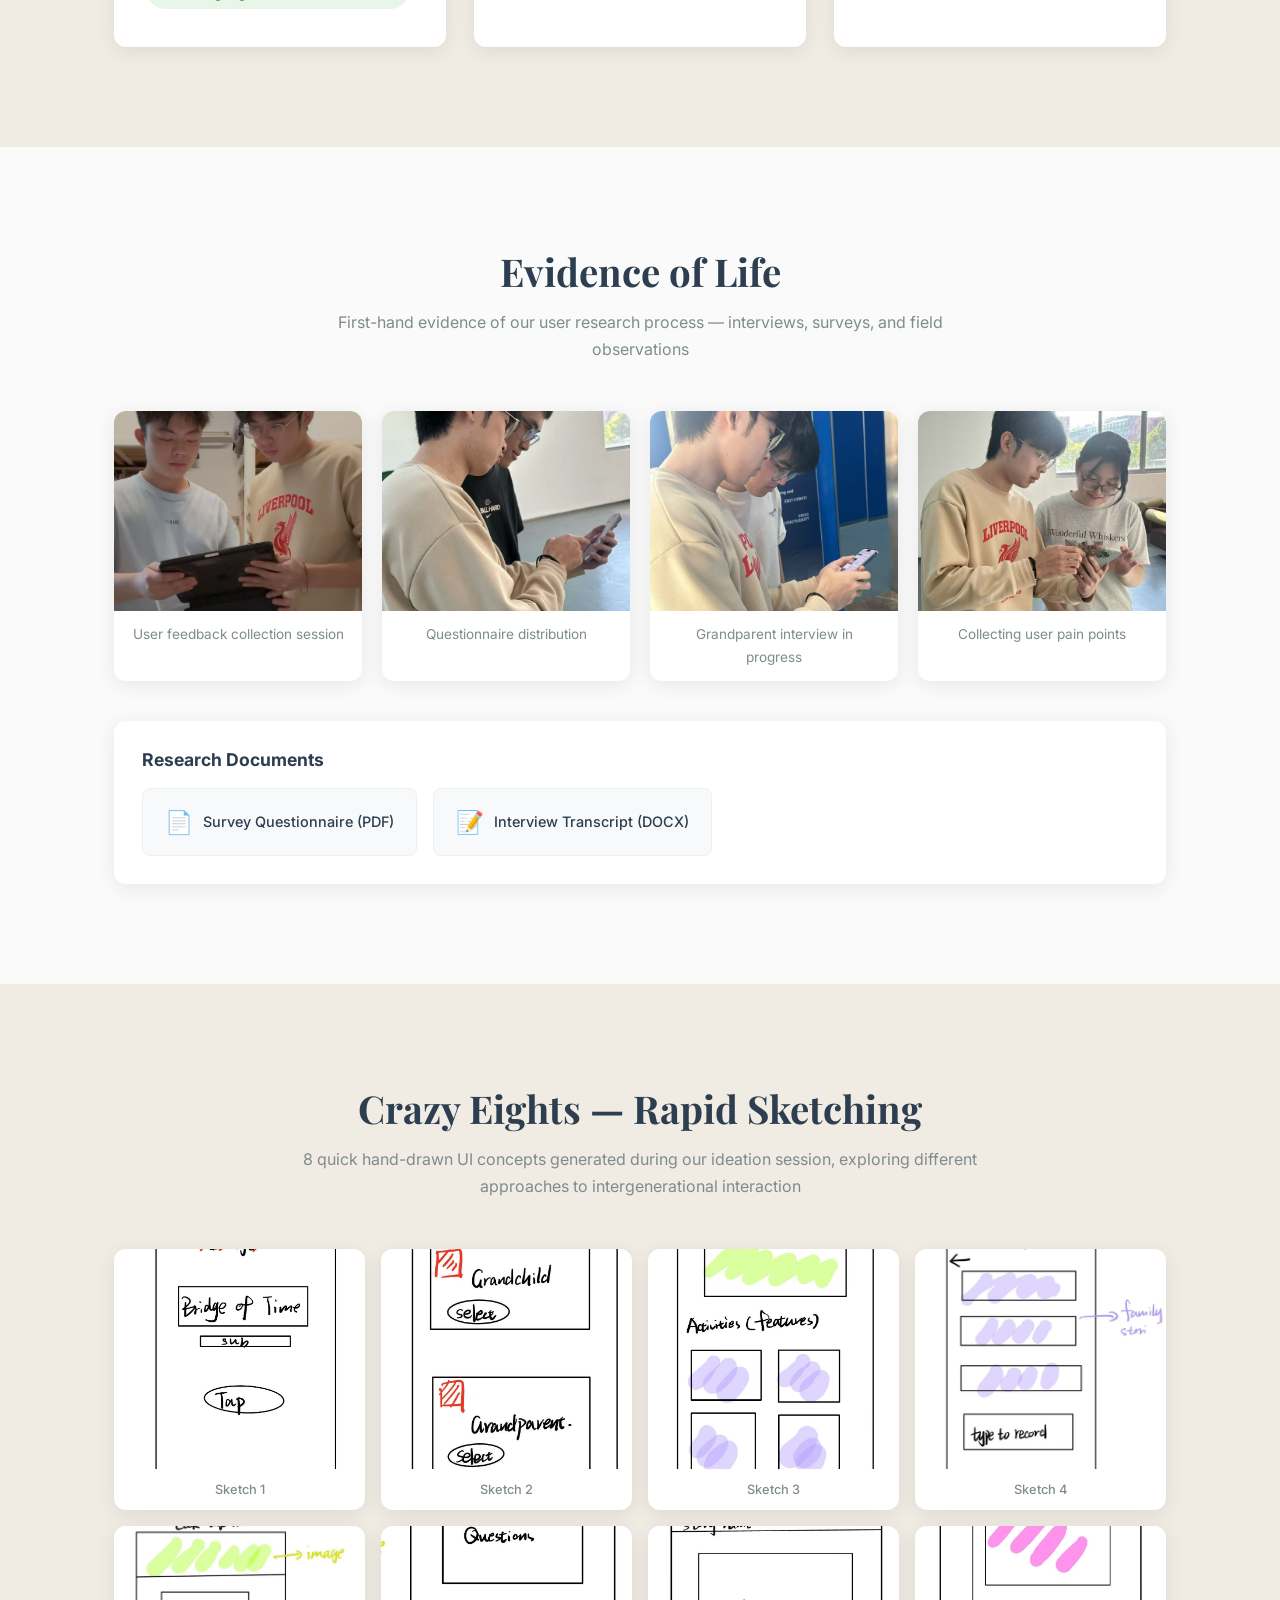
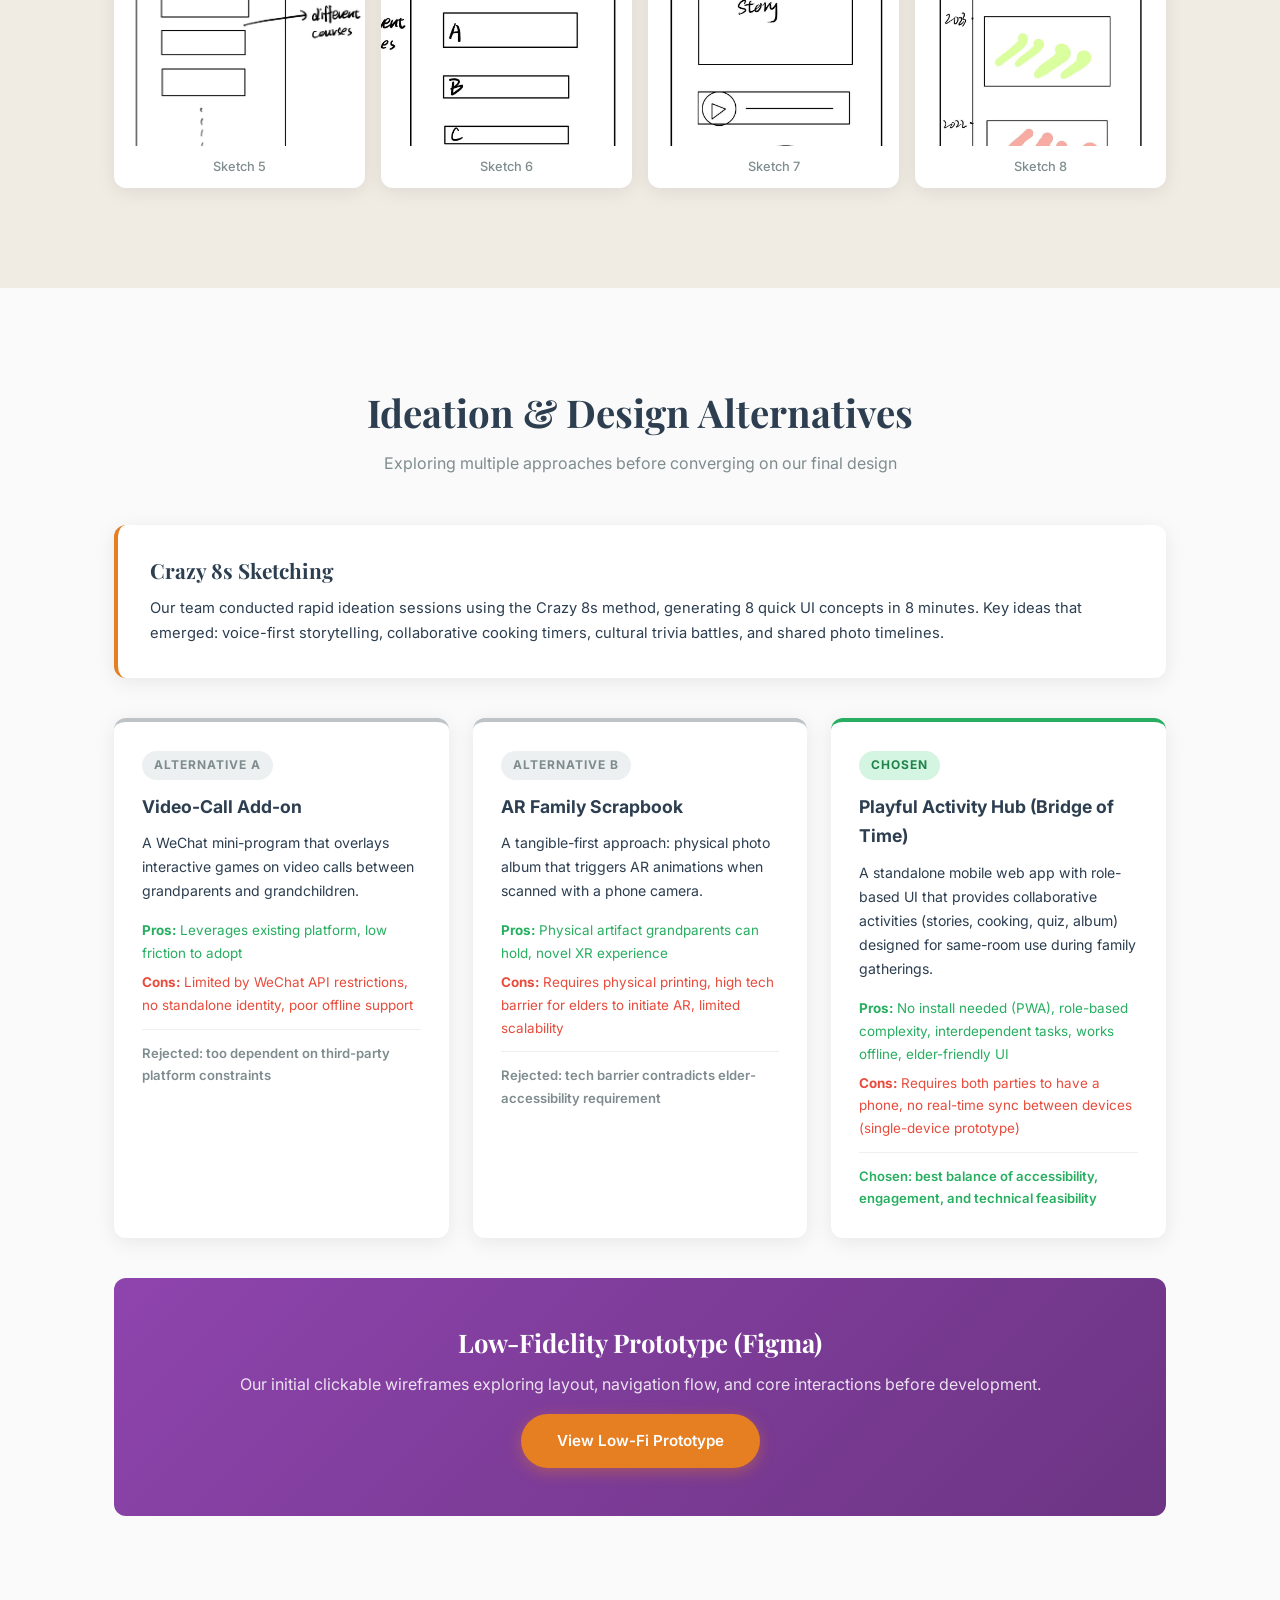
==== commit 4b80d3a6: "Add Figma low-fi prototype link" ====
--- a/index.html
+++ b/index.html
@@ -930,6 +930,12 @@
                     </div>
                     <div class="alt-verdict chosen-verdict">Chosen: best balance of accessibility, engagement, and technical feasibility</div>
                 </div>
+            </div>
+
+            <div class="prototype-link-box" style="margin-top: 40px; background: linear-gradient(135deg, #8e44ad 0%, #6c3483 100%);">
+                <h3>Low-Fidelity Prototype (Figma)</h3>
+                <p>Our initial clickable wireframes exploring layout, navigation flow, and core interactions before development.</p>
+                <a href="https://mural-elm-91000837.figma.site" target="_blank" class="hero-btn" style="margin-top: 16px;">View Low-Fi Prototype</a>
             </div>
         </div>
     </section>
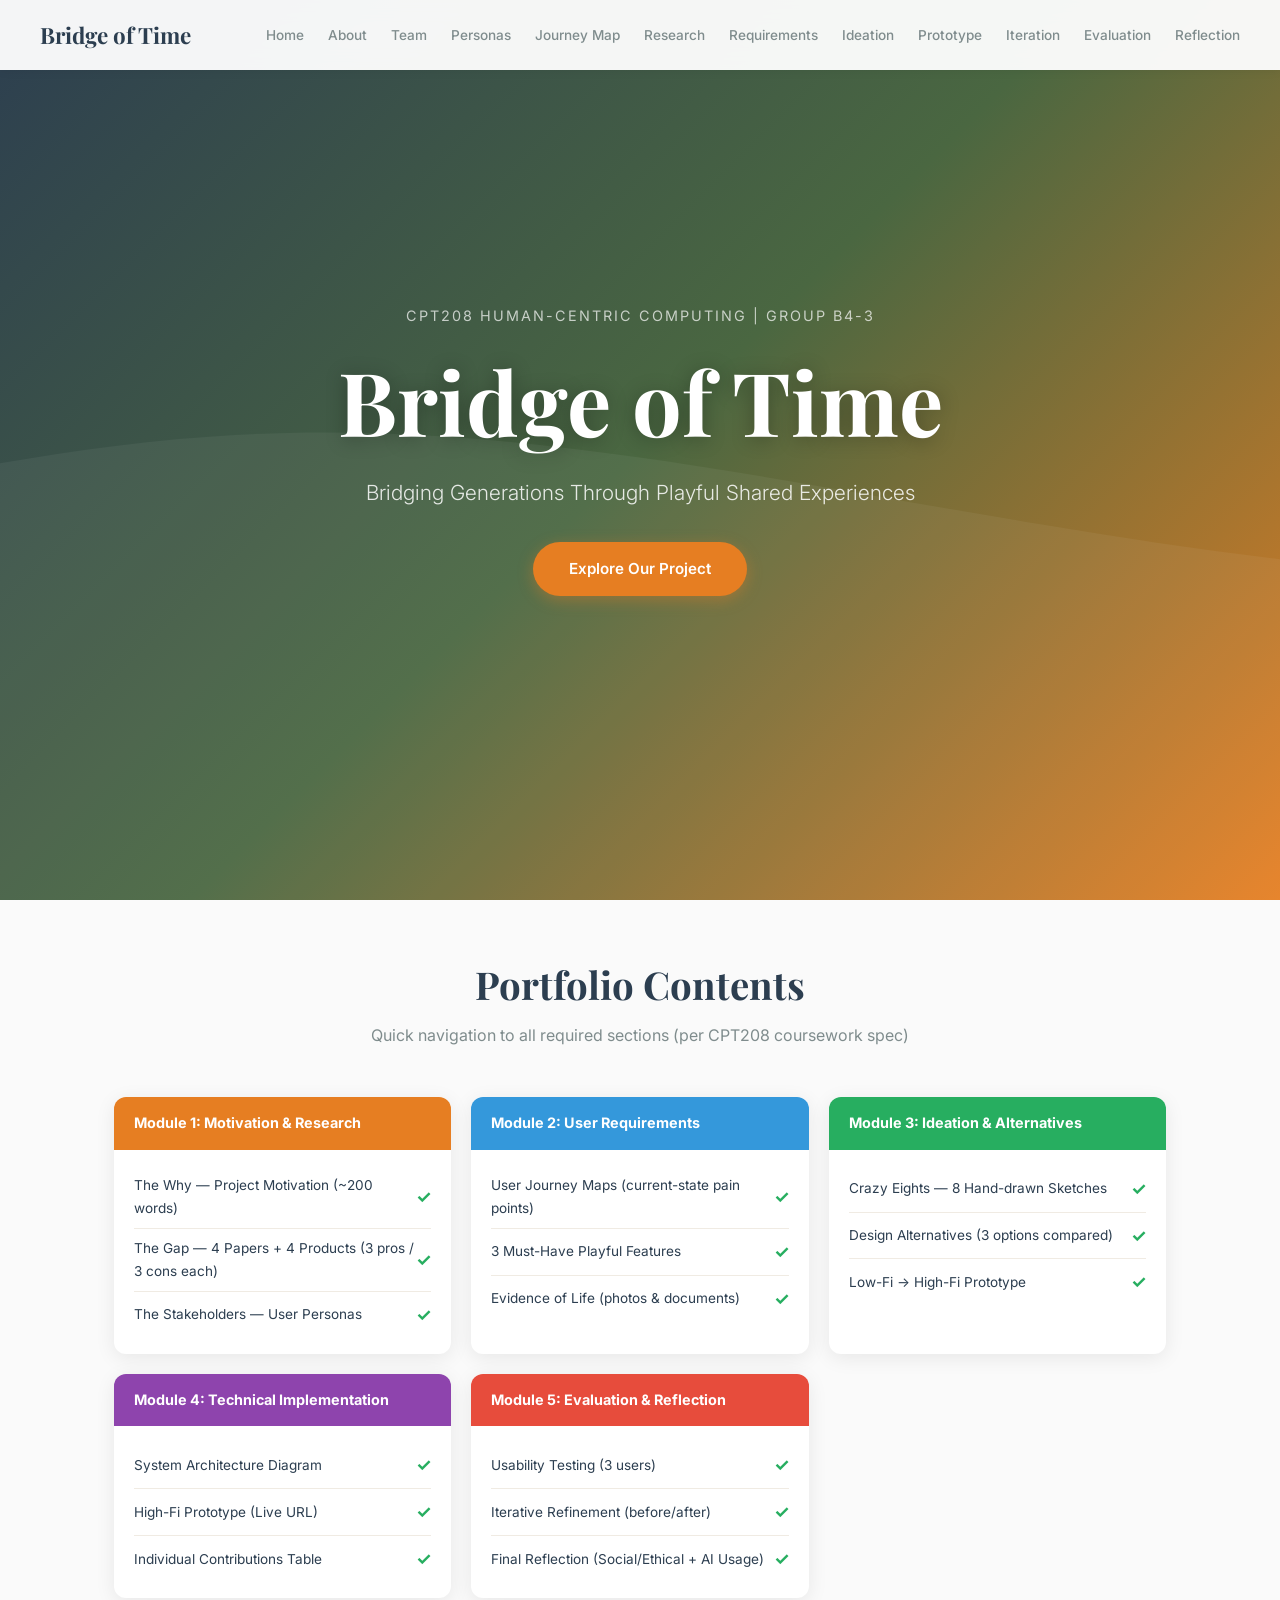
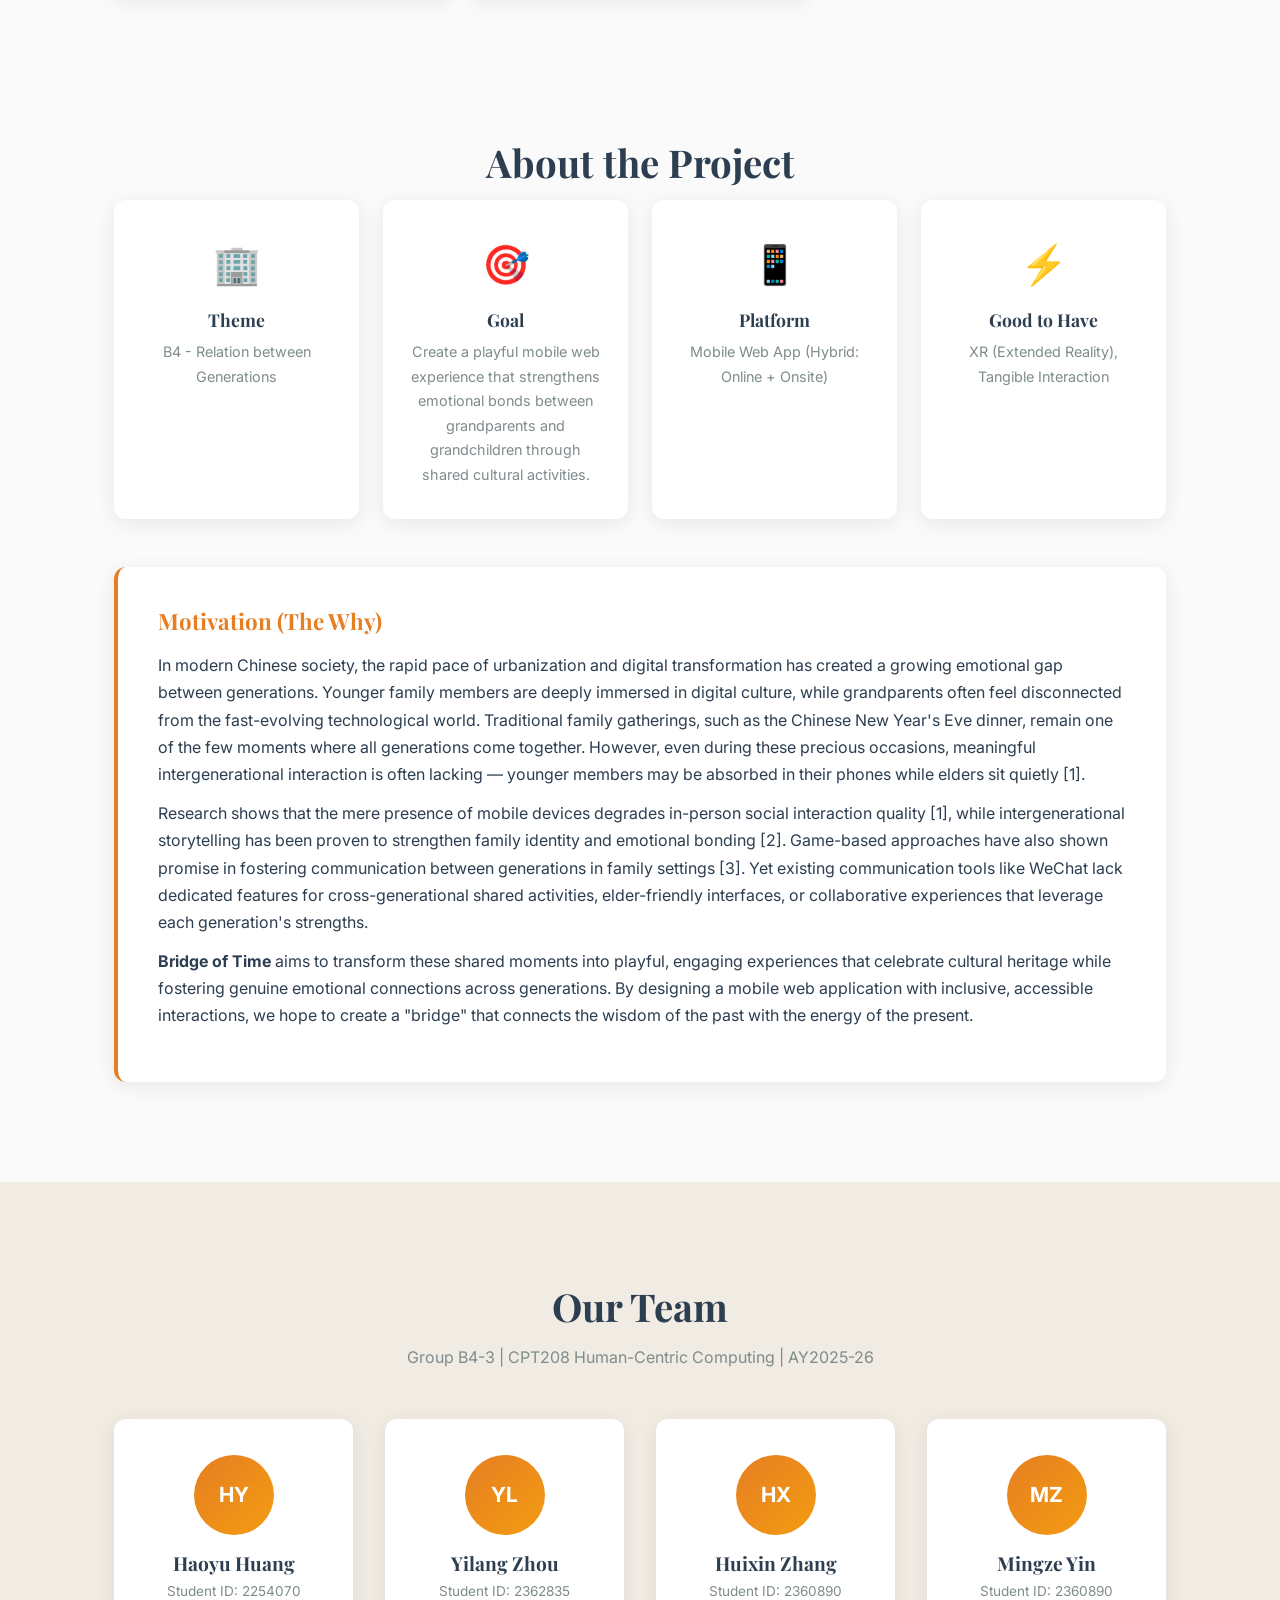
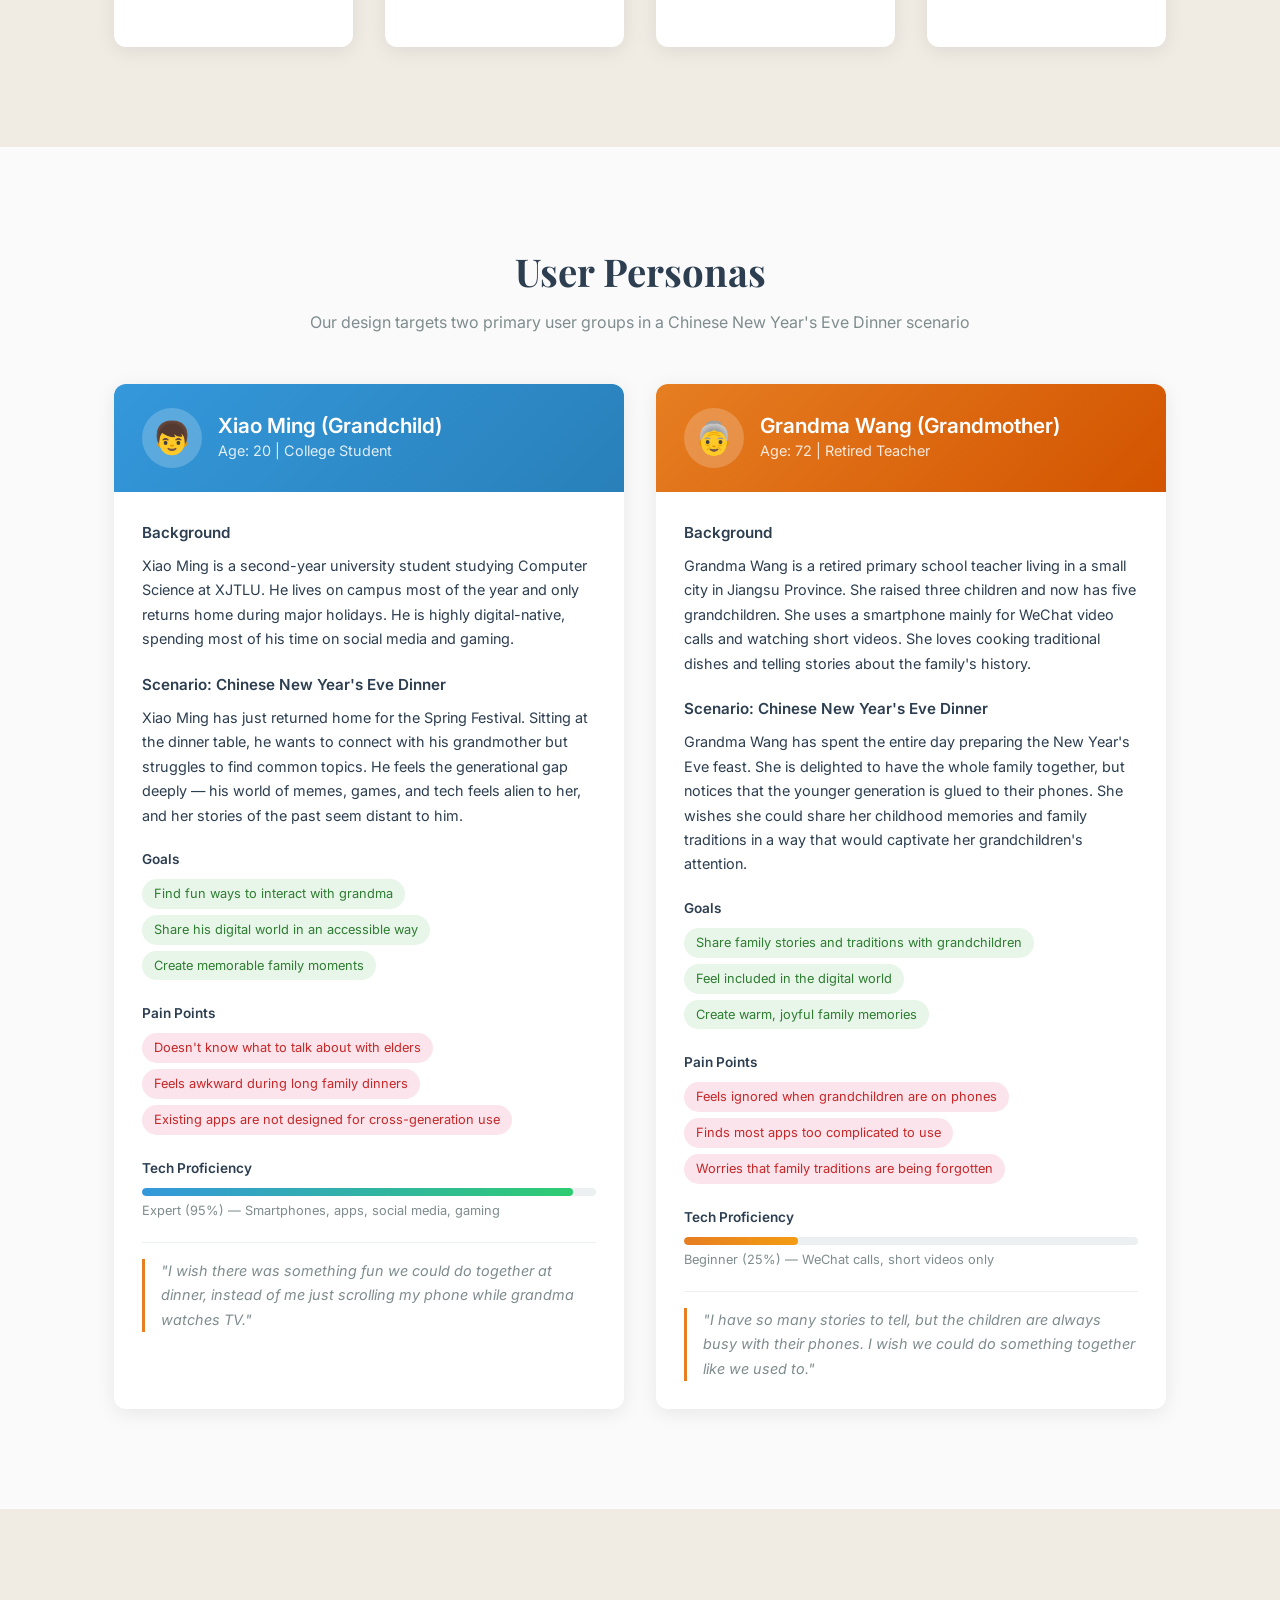
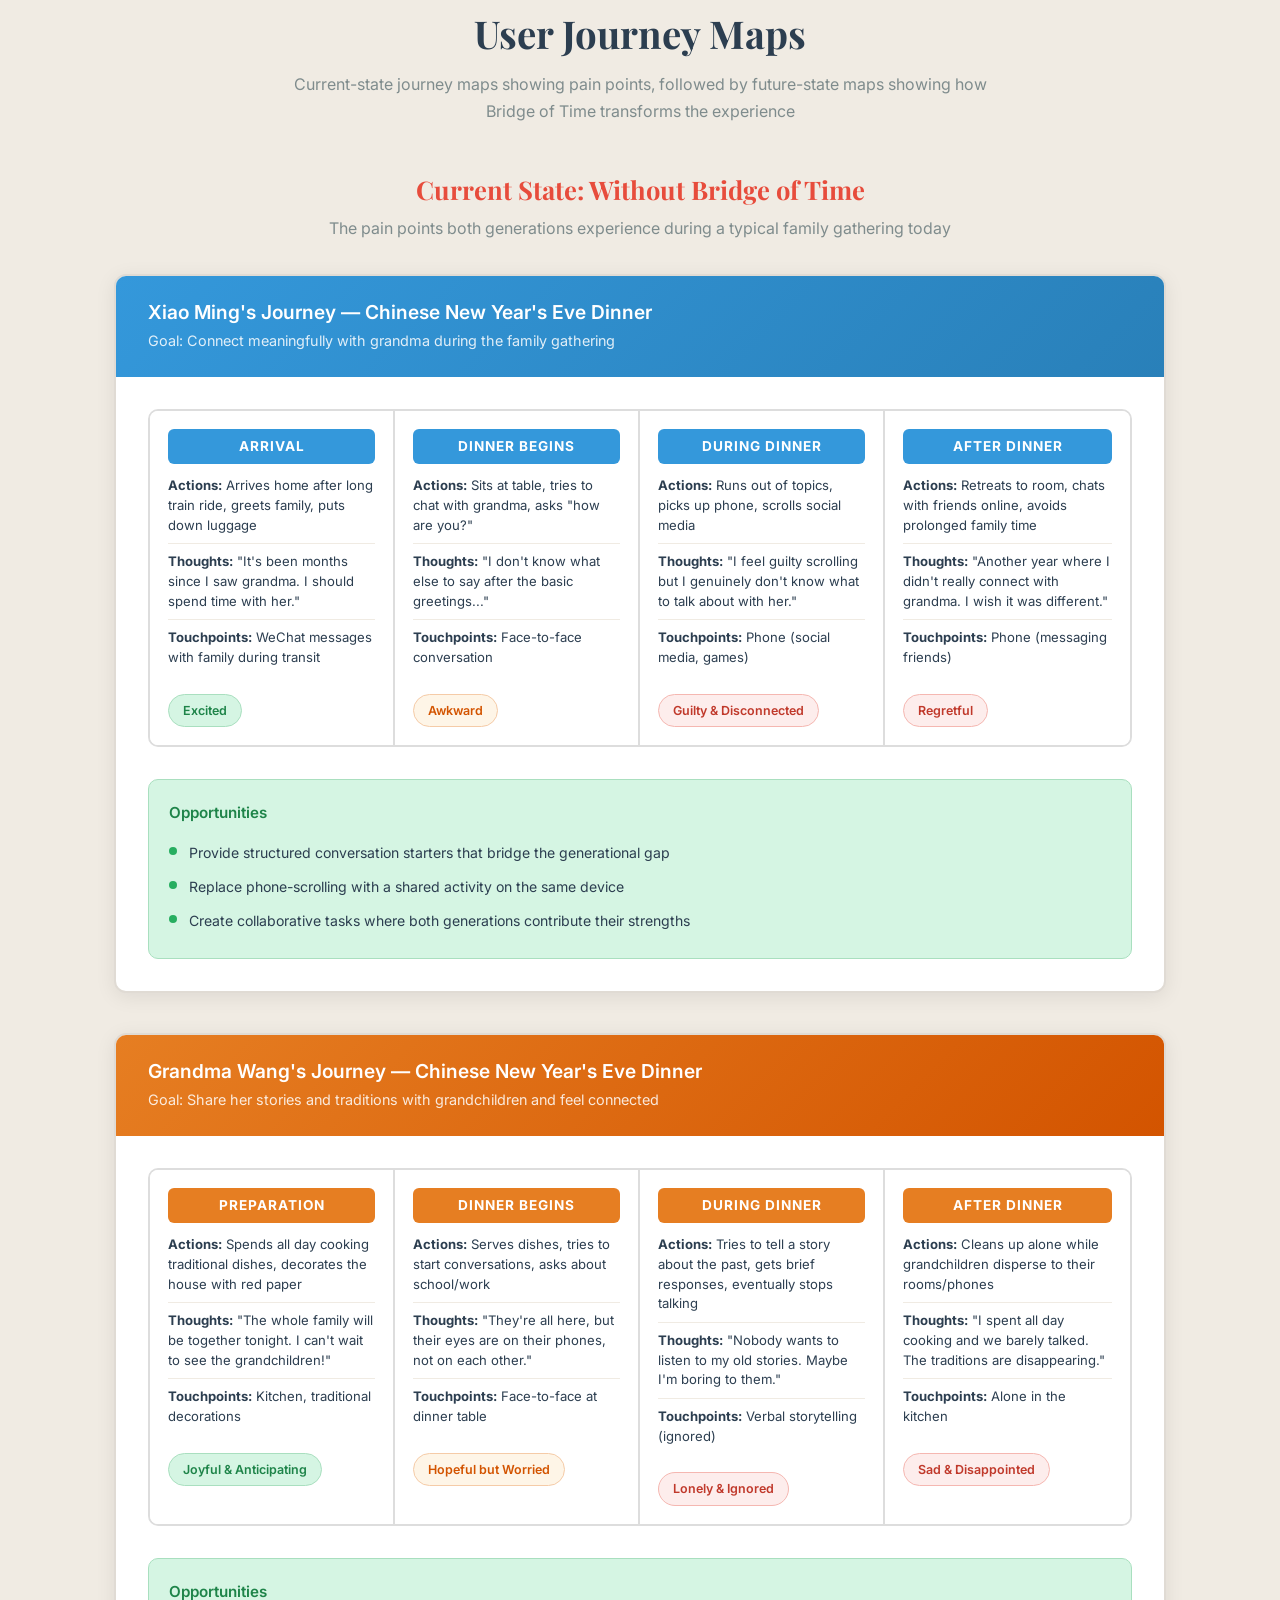
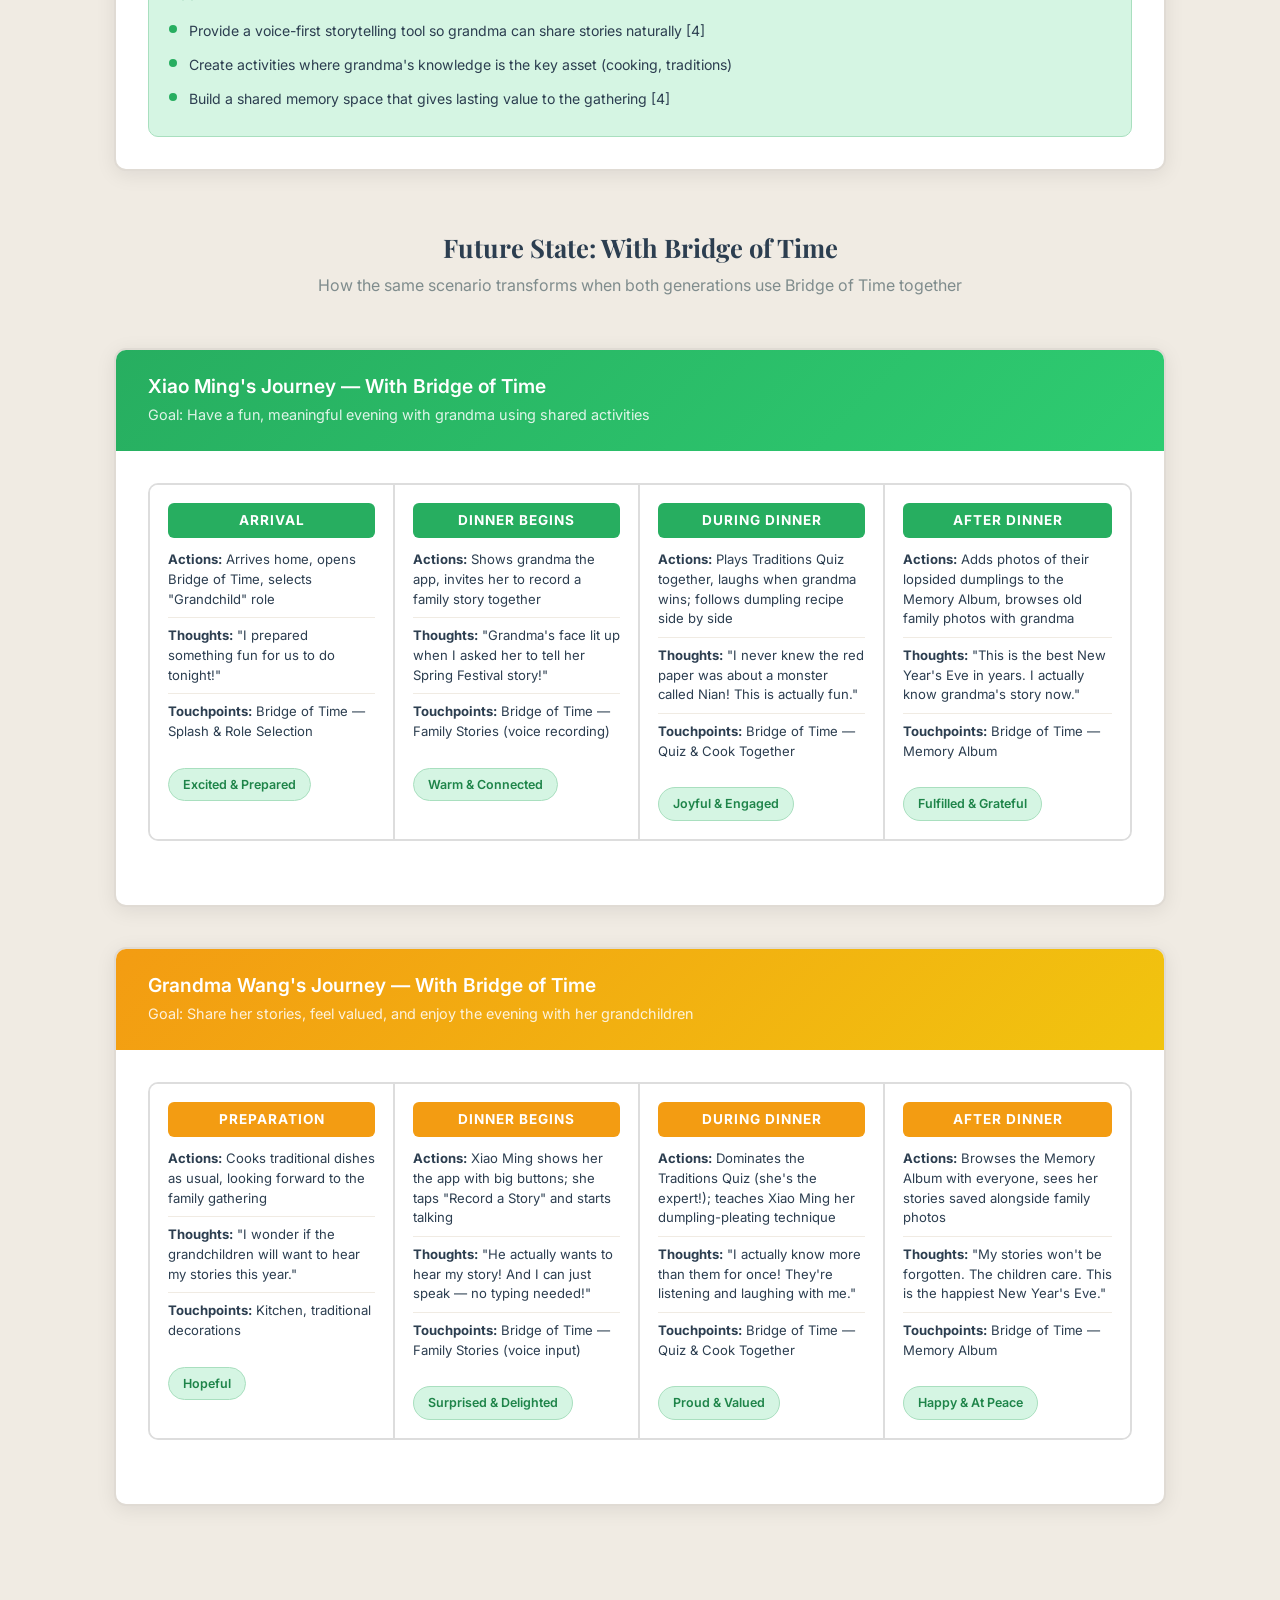
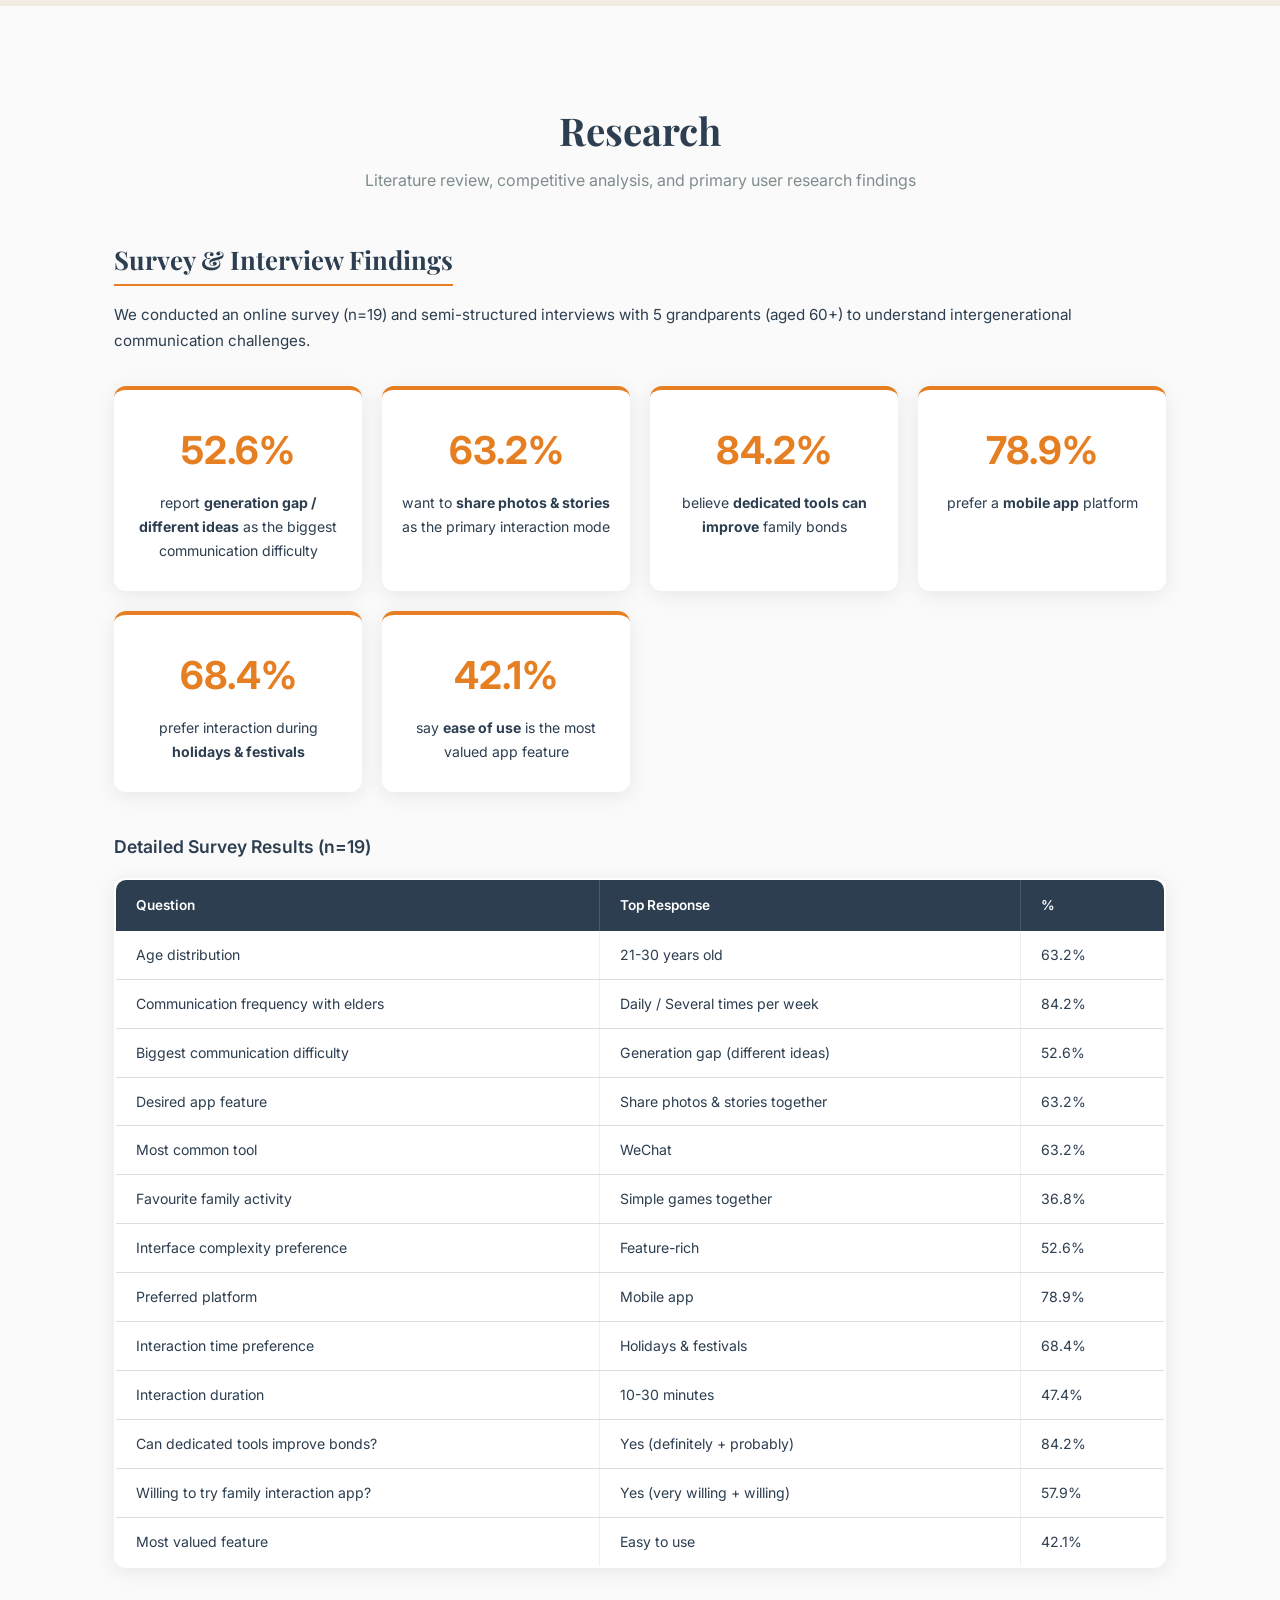
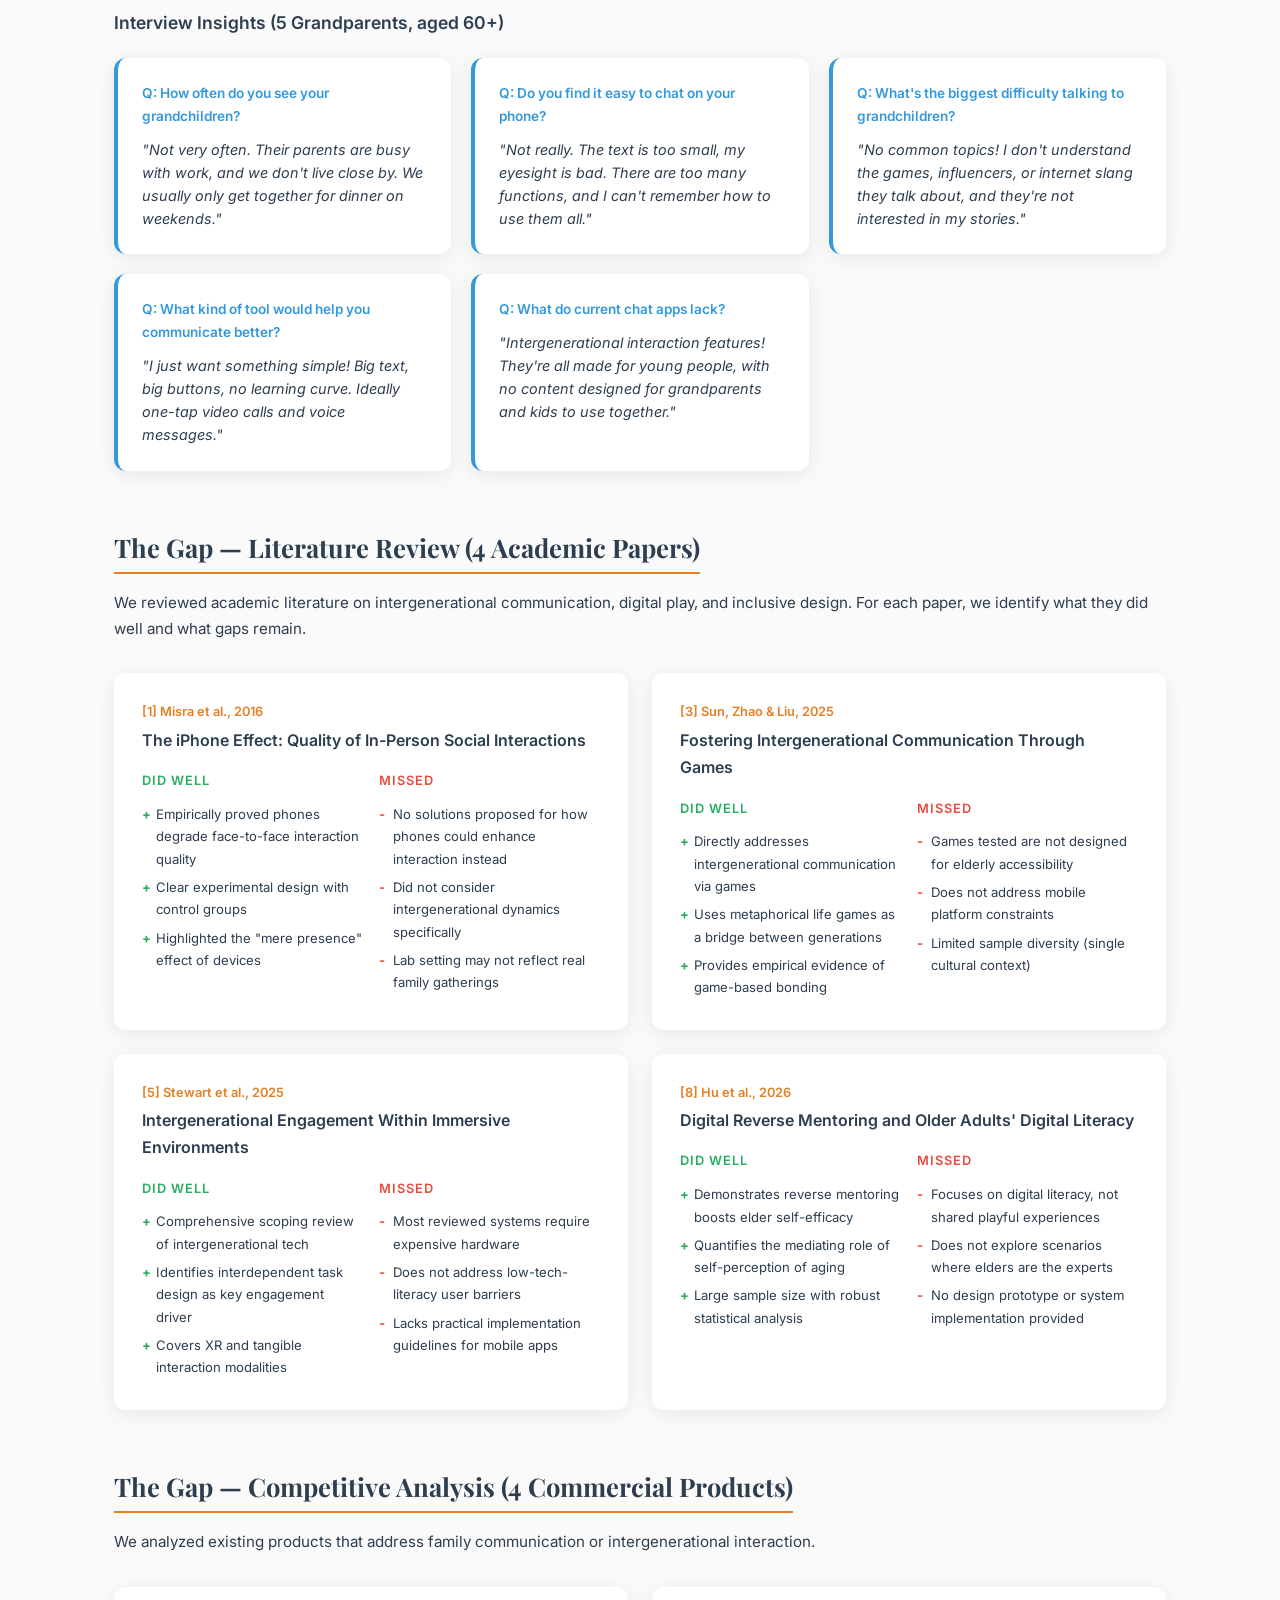
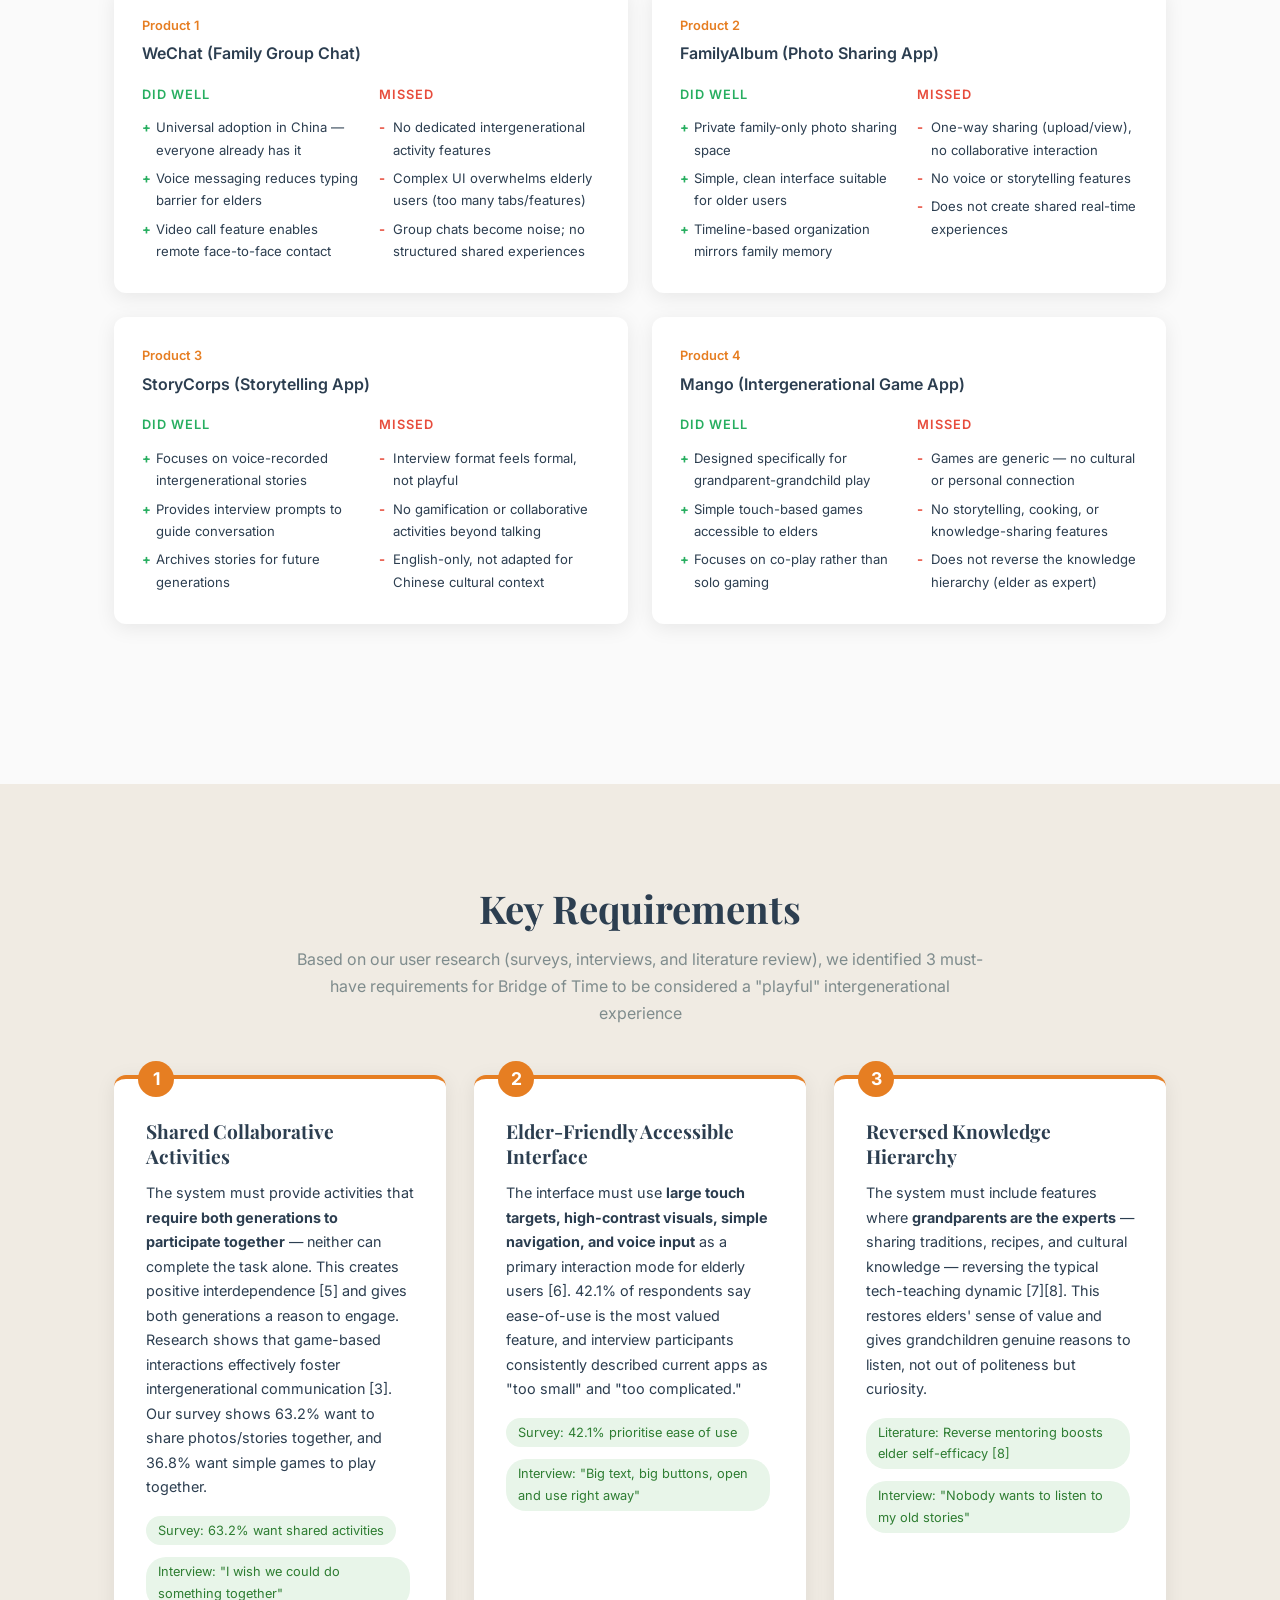
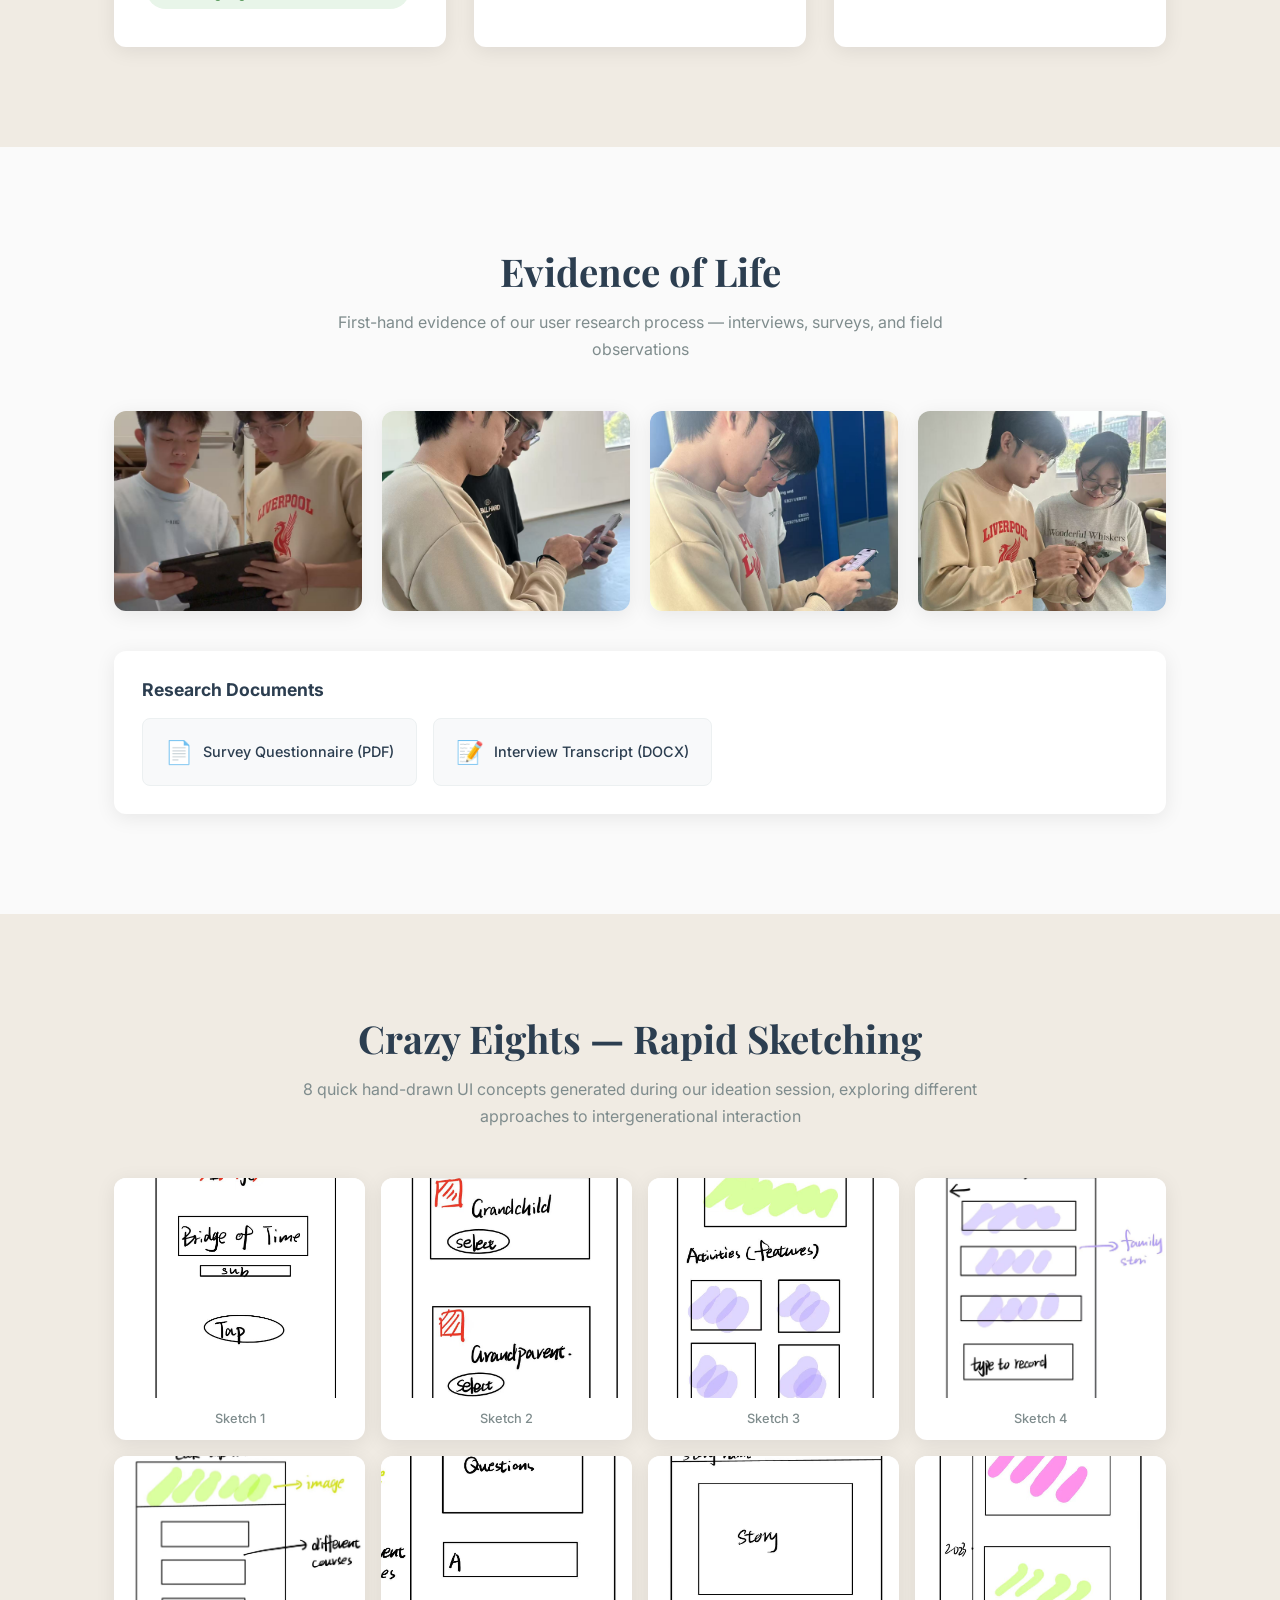
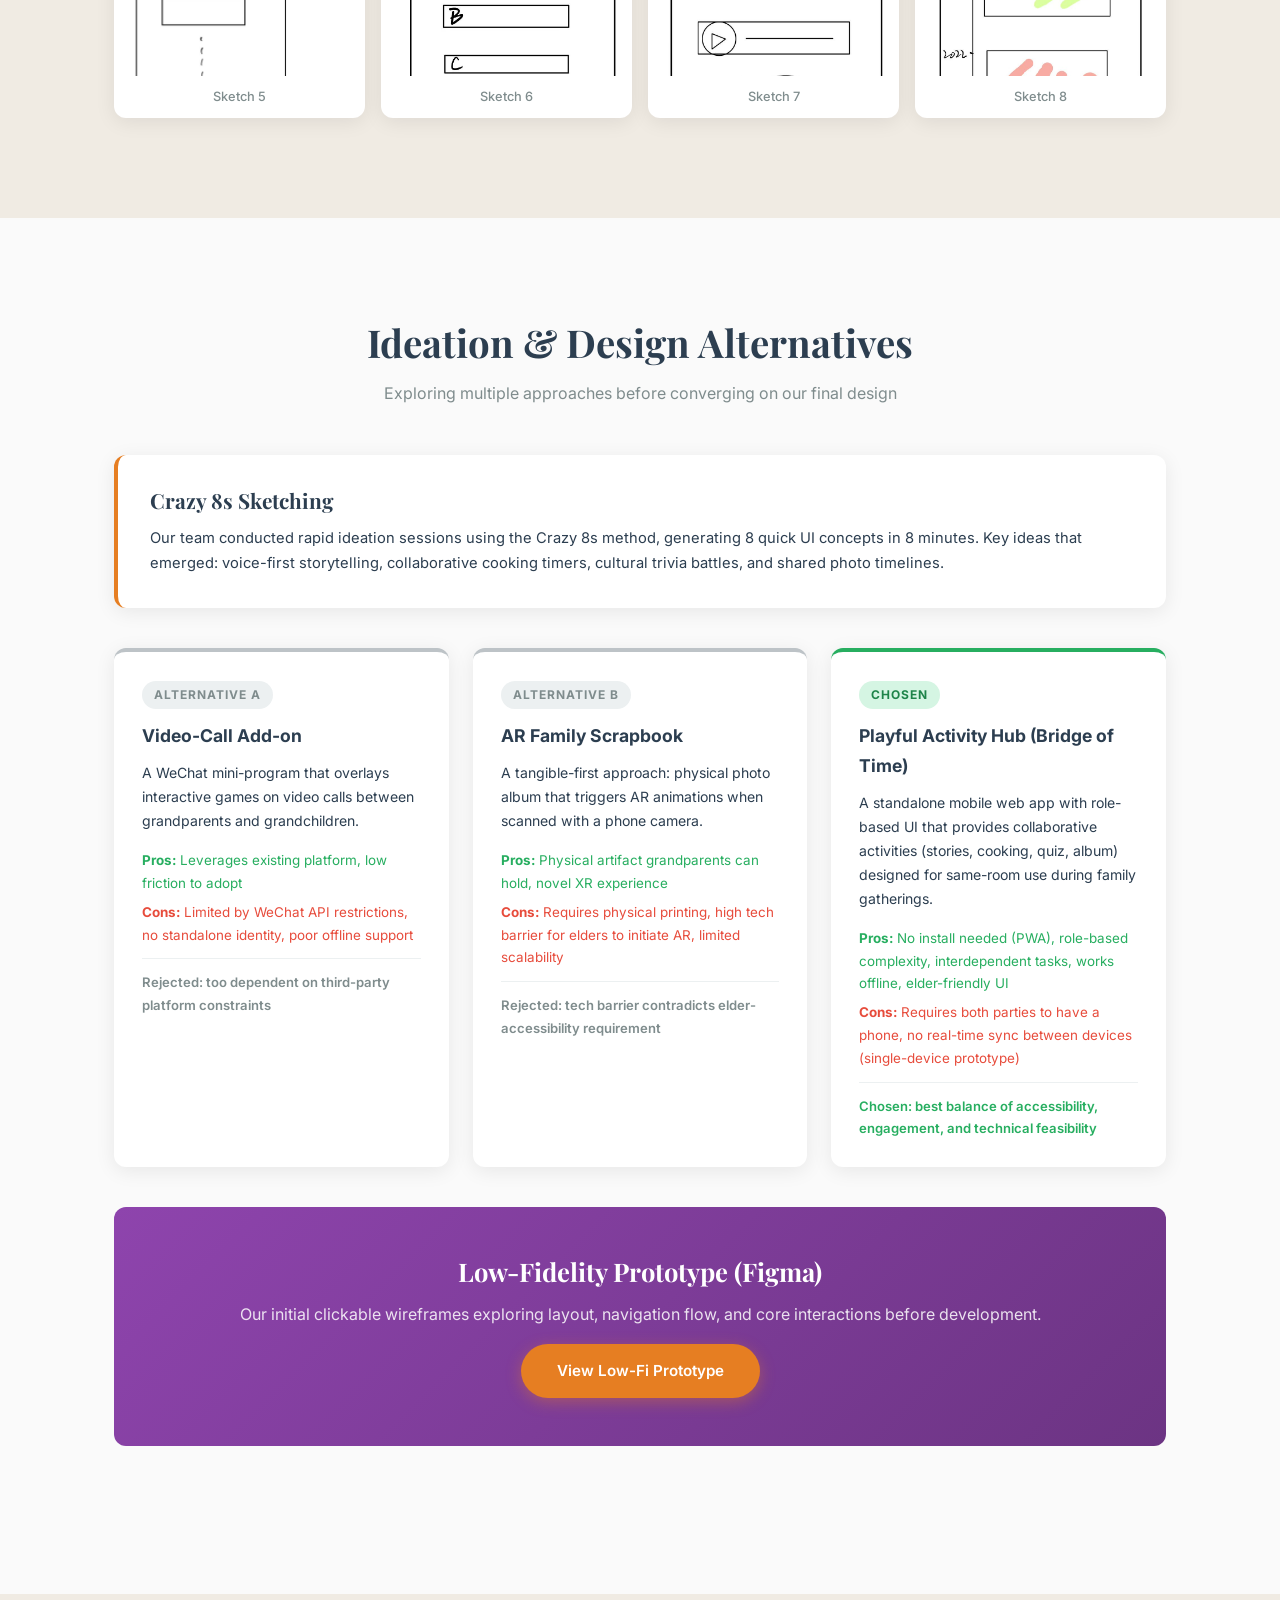
==== commit 0ac8f63e: "Remove captions from evidence photos" ====
--- a/index.html
+++ b/index.html
@@ -812,20 +812,16 @@
 
             <div class="evidence-grid">
                 <div class="evidence-item">
-                    <img src="assets/evidence/evidence of user feedback acquisition1.jpg" alt="User interview session 1" loading="lazy">
-                    <p>User feedback collection session</p>
+                    <img src="assets/evidence/evidence of user feedback acquisition1.jpg" alt="User research evidence 1" loading="lazy">
                 </div>
                 <div class="evidence-item">
-                    <img src="assets/evidence/evidence of user feedback acquisition2.jpg" alt="User interview session 2" loading="lazy">
-                    <p>Questionnaire distribution</p>
+                    <img src="assets/evidence/evidence of user feedback acquisition2.jpg" alt="User research evidence 2" loading="lazy">
                 </div>
                 <div class="evidence-item">
-                    <img src="assets/evidence/evidence of user feedback acquisition3.jpg" alt="User interview session 3" loading="lazy">
-                    <p>Grandparent interview in progress</p>
+                    <img src="assets/evidence/evidence of user feedback acquisition3.jpg" alt="User research evidence 3" loading="lazy">
                 </div>
                 <div class="evidence-item">
-                    <img src="assets/evidence/evidence of user feedback acquisition4.jpg" alt="User interview session 4" loading="lazy">
-                    <p>Collecting user pain points</p>
+                    <img src="assets/evidence/evidence of user feedback acquisition4.jpg" alt="User research evidence 4" loading="lazy">
                 </div>
             </div>
 
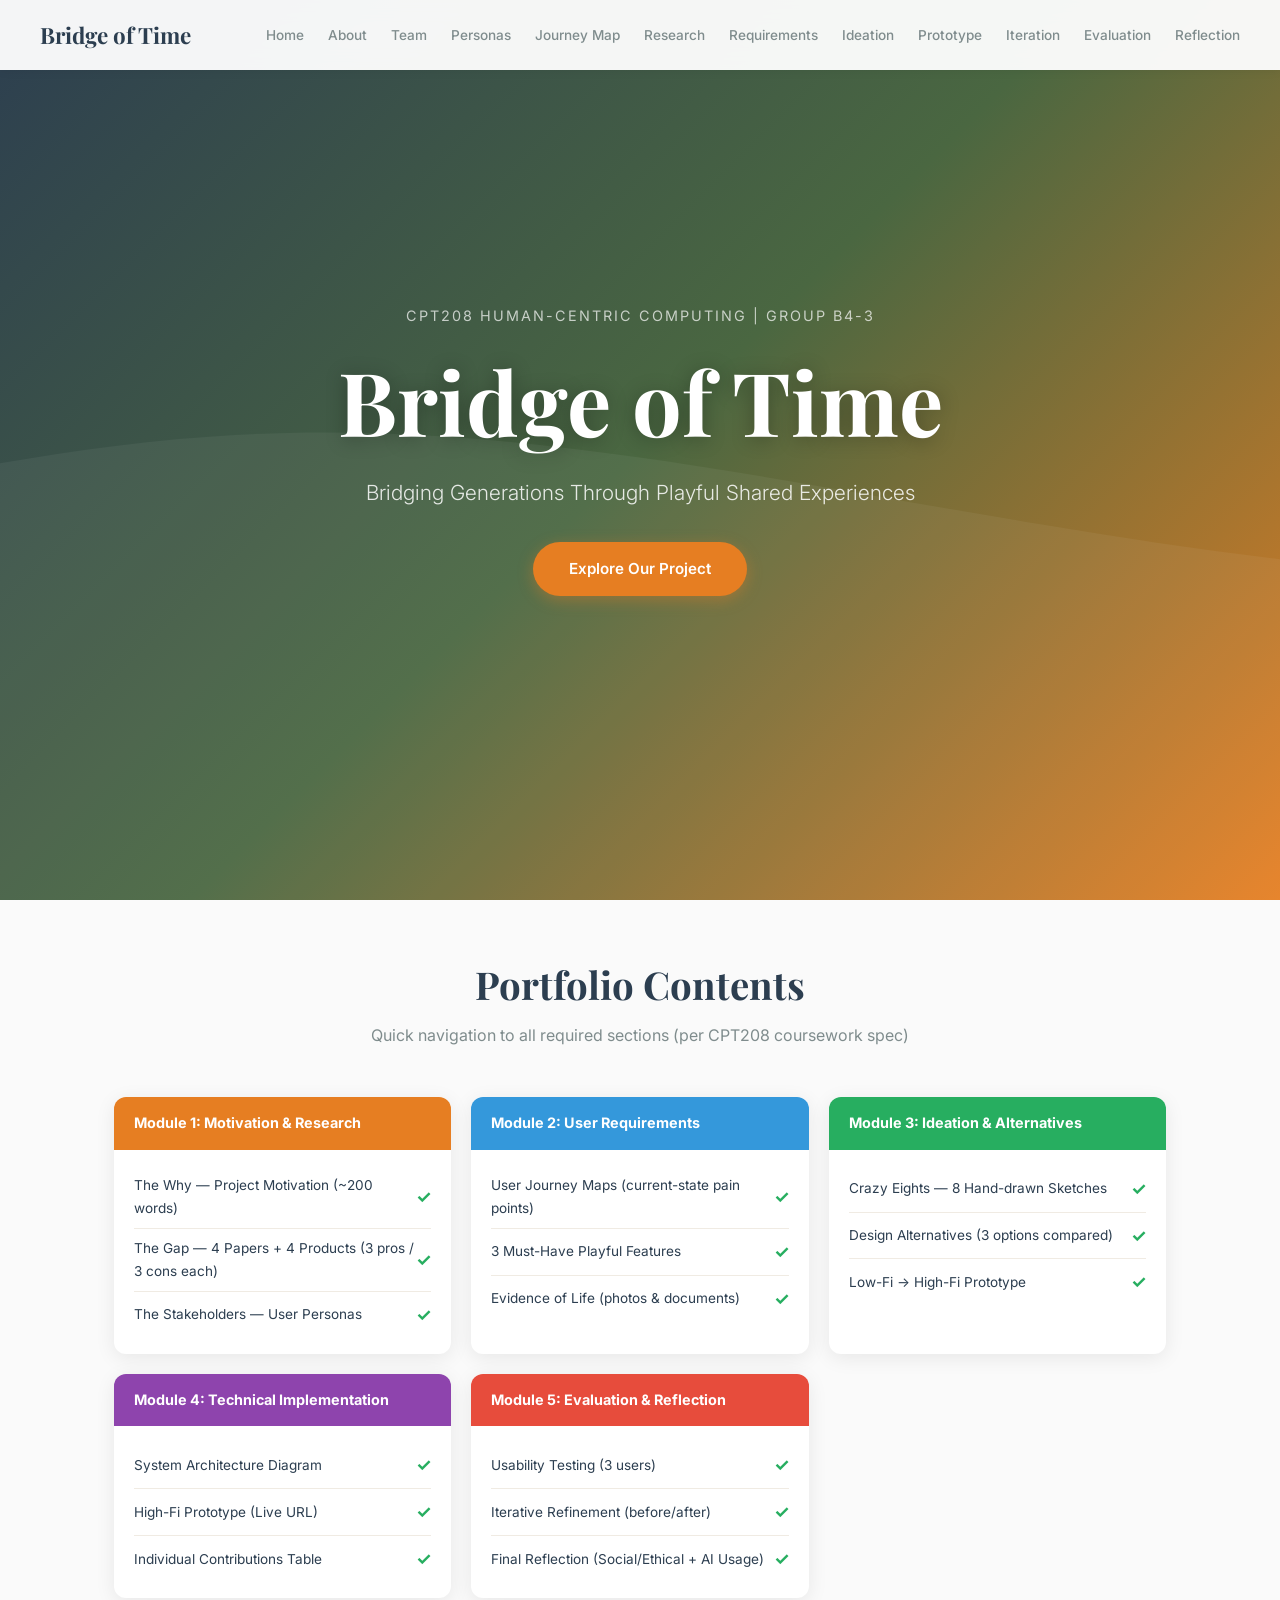
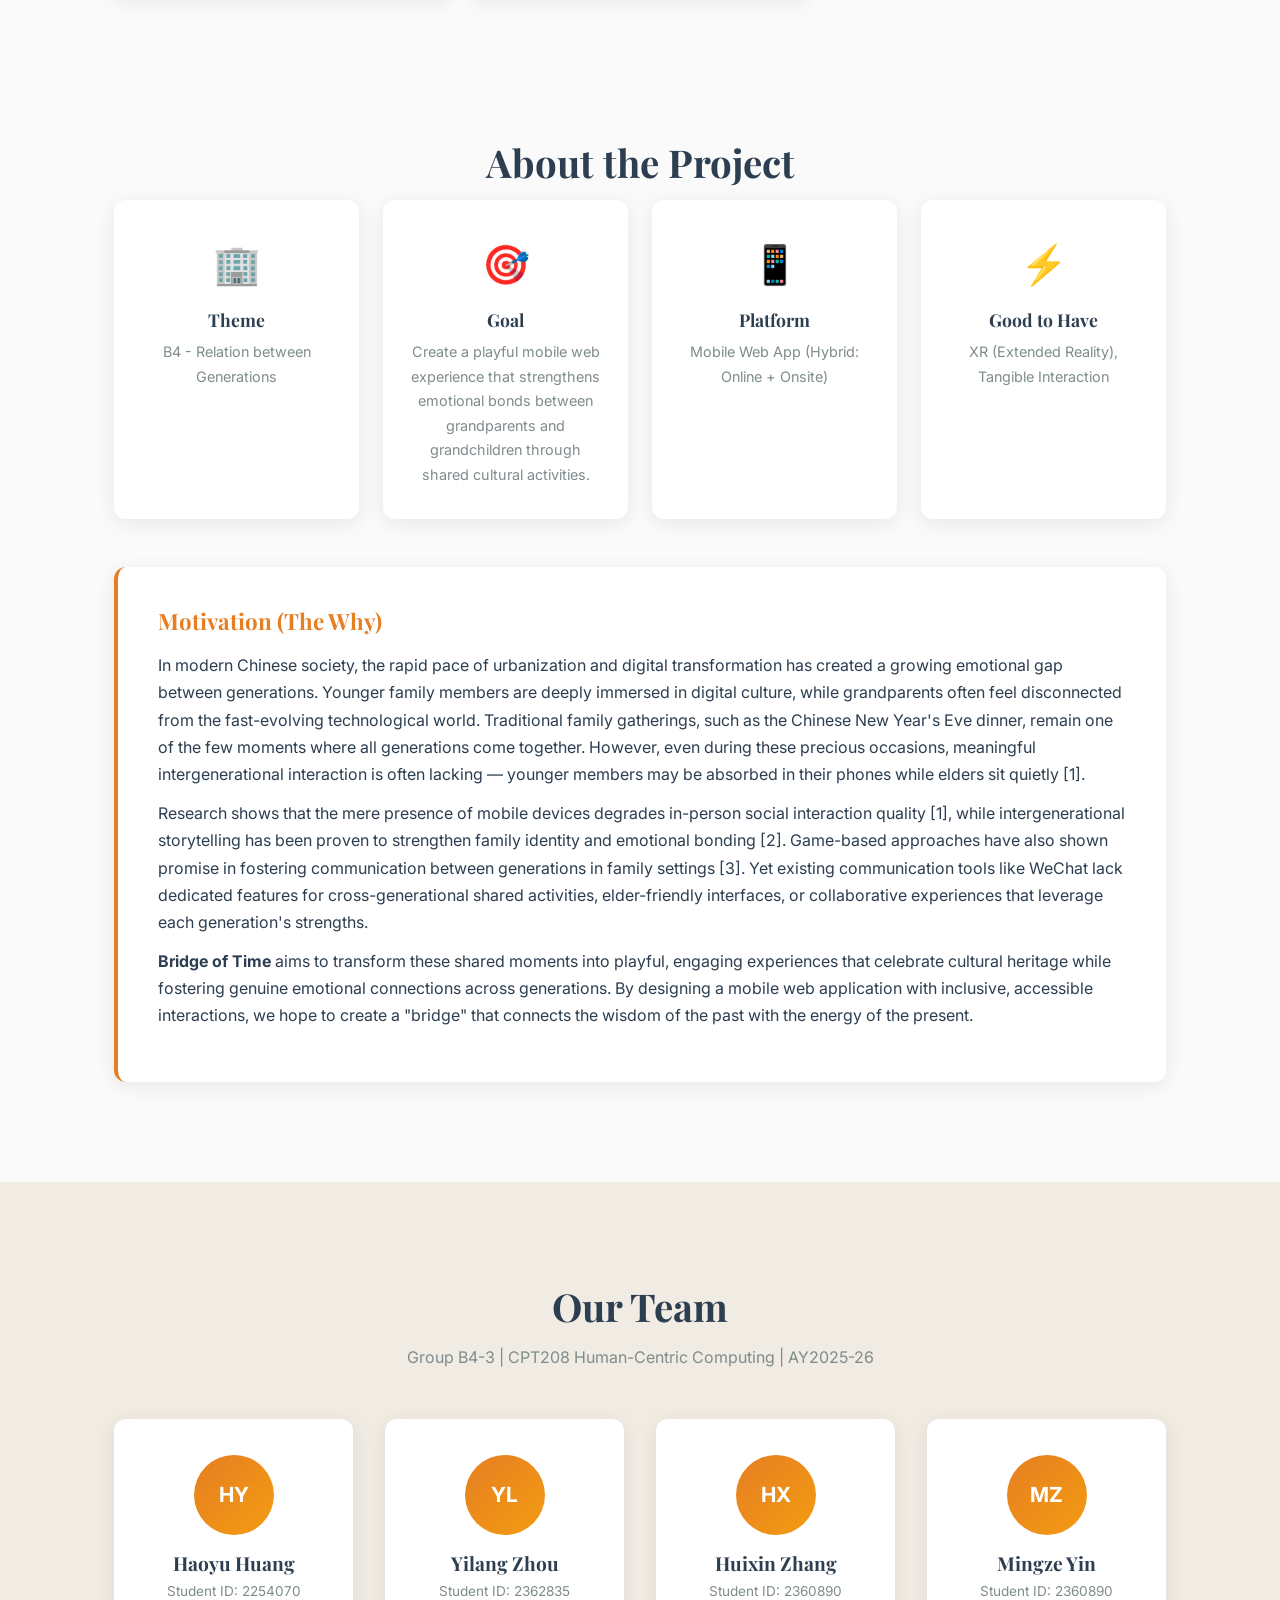
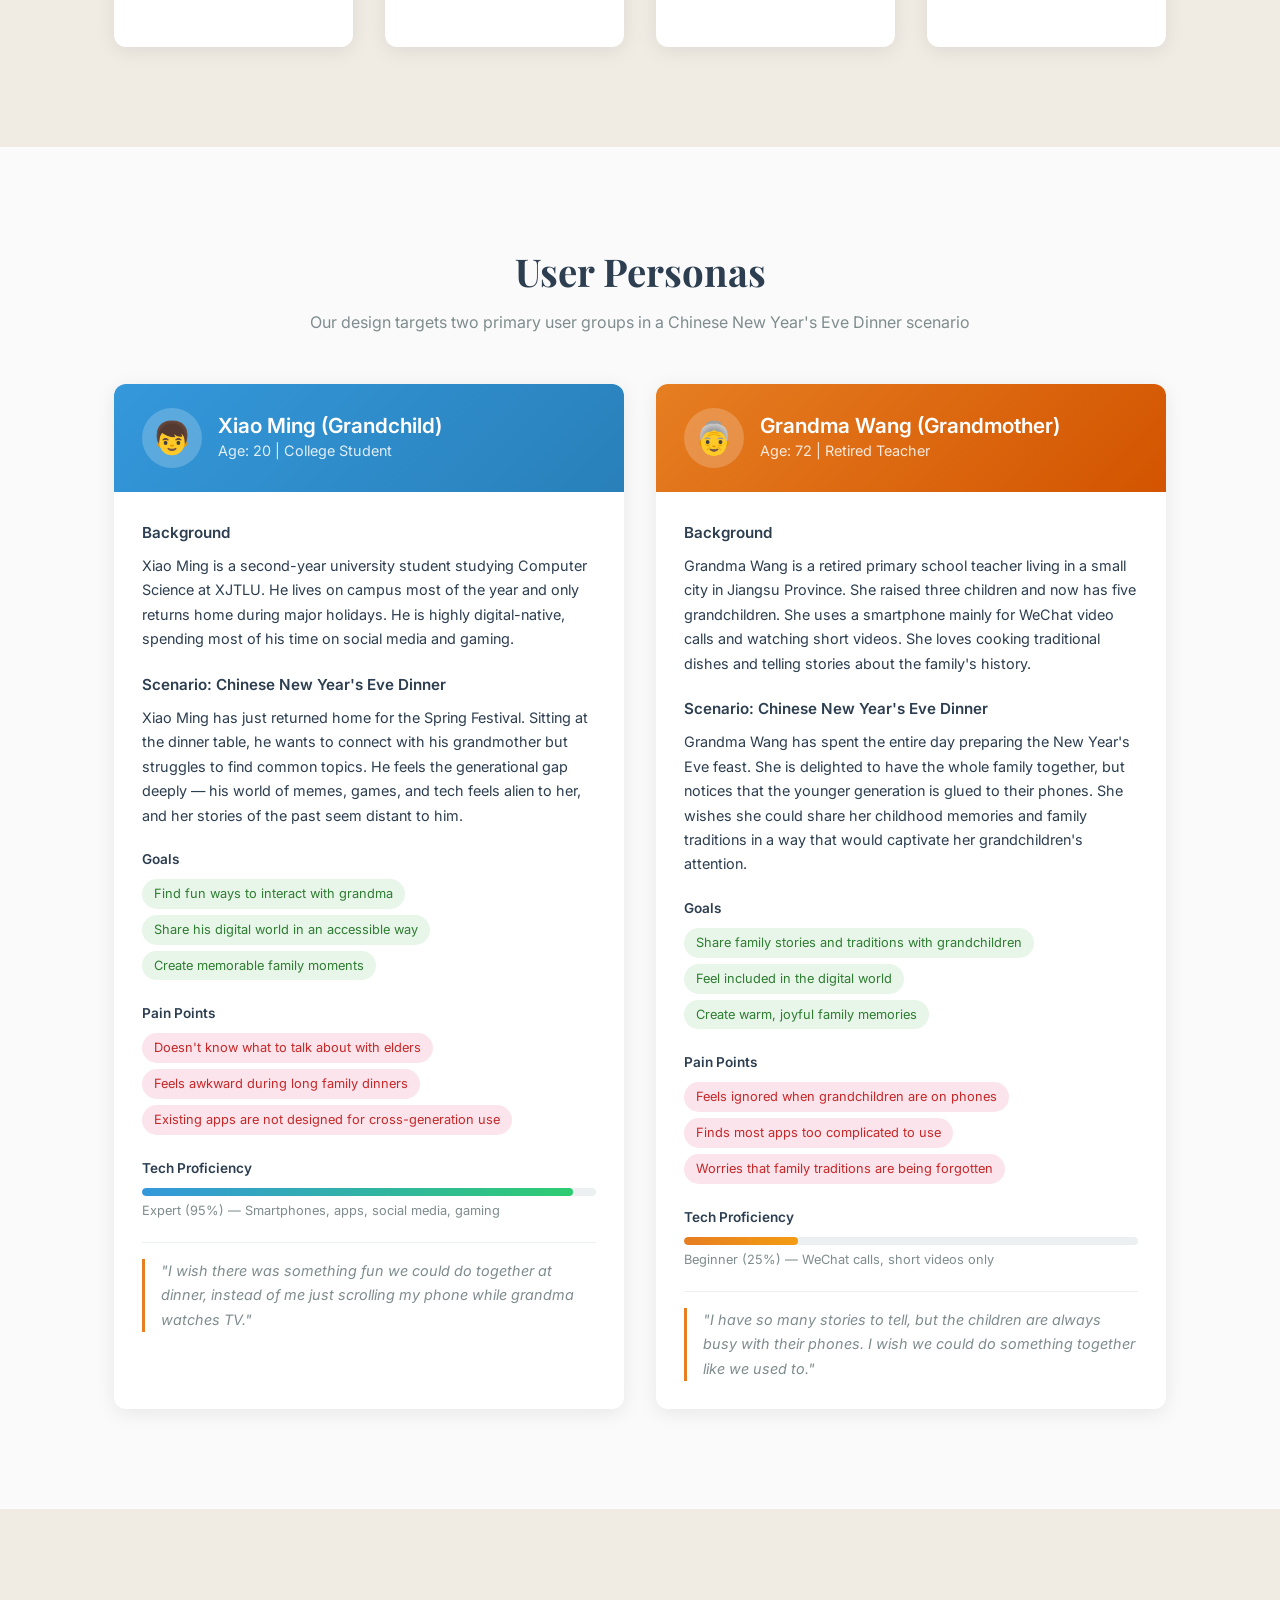
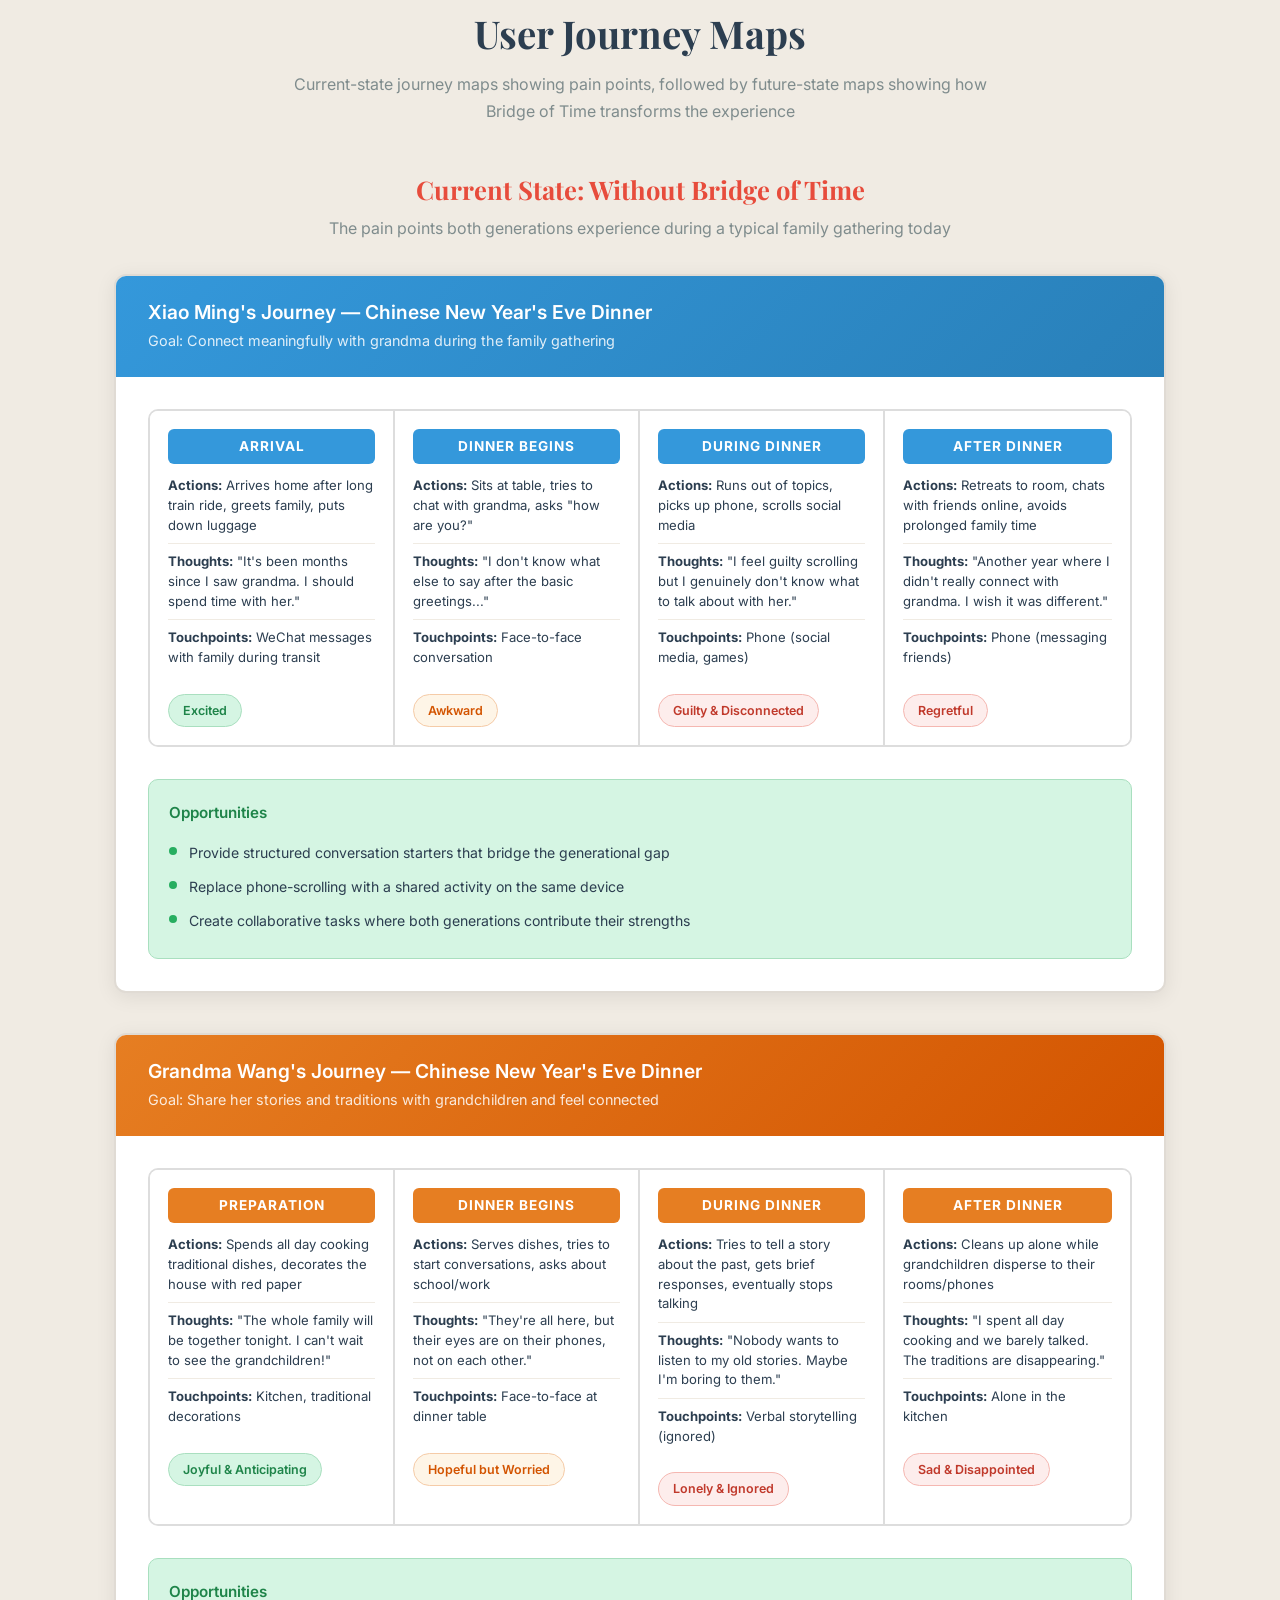
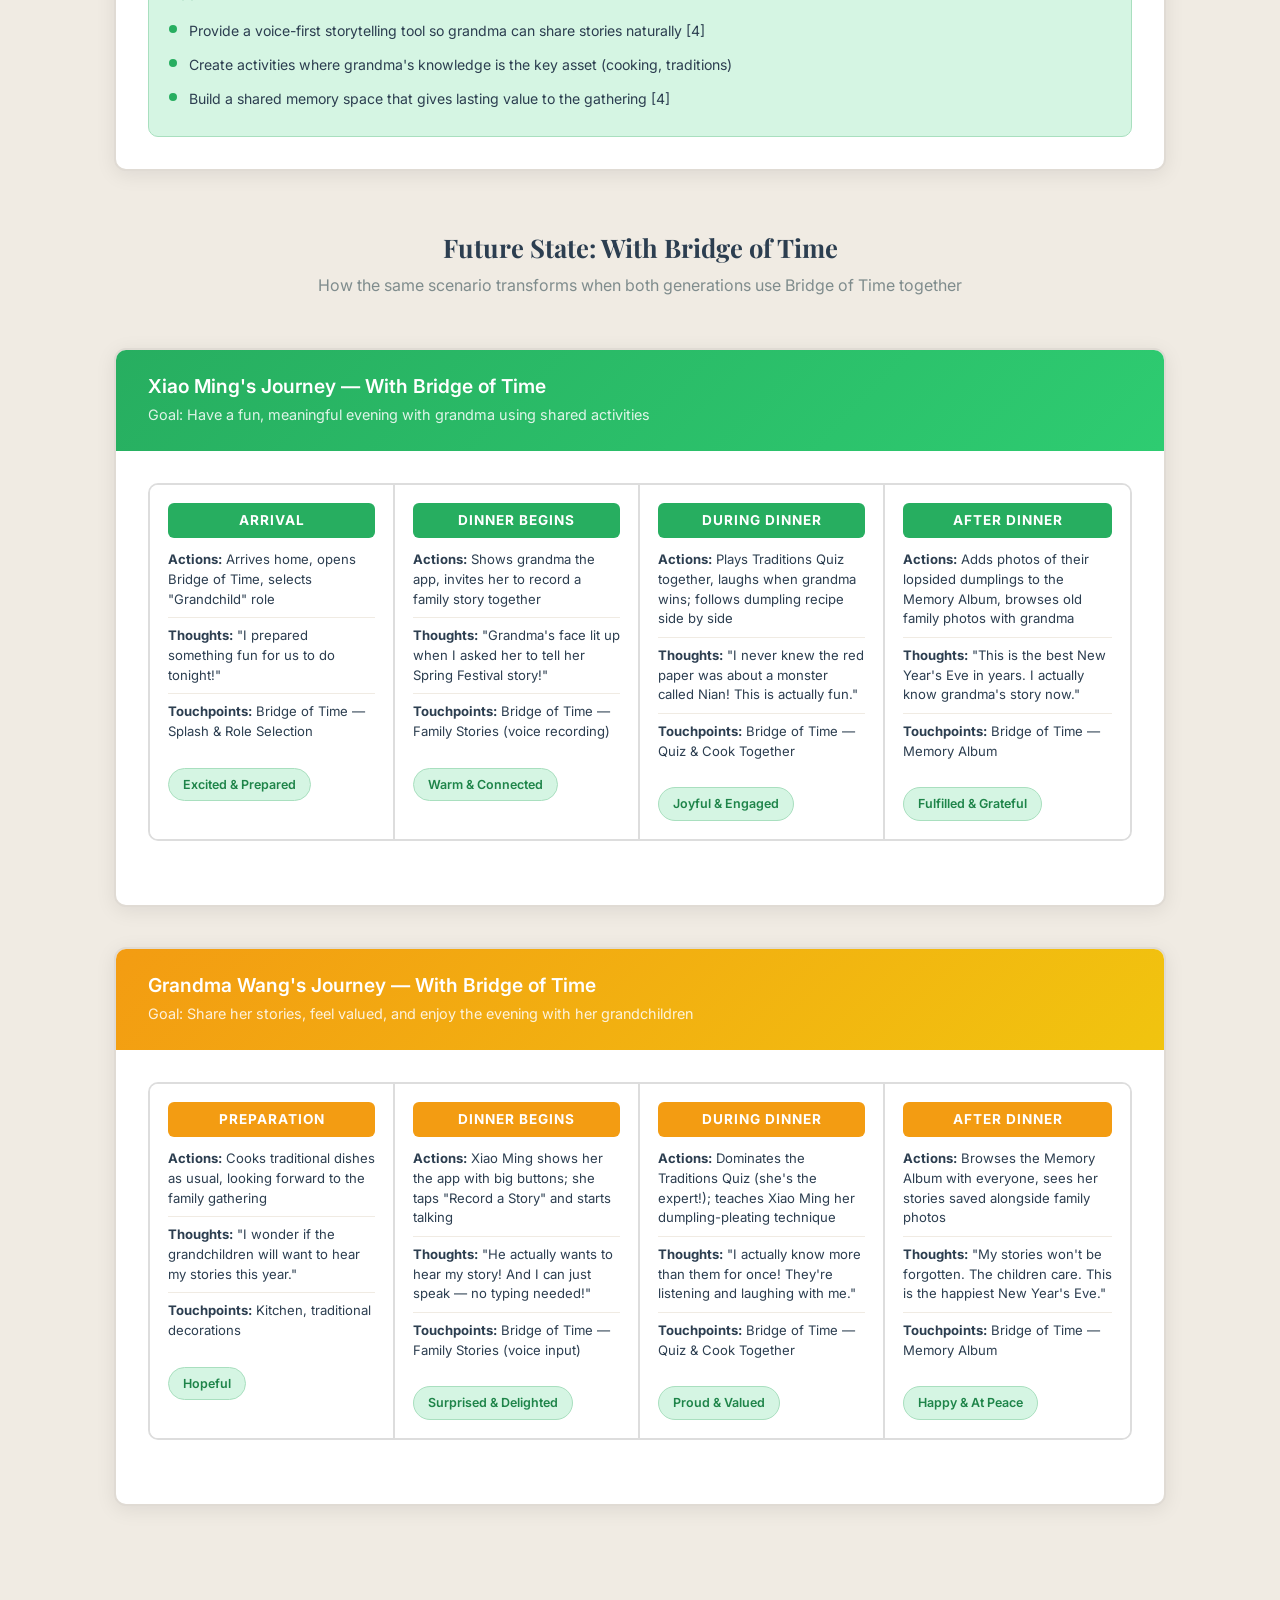
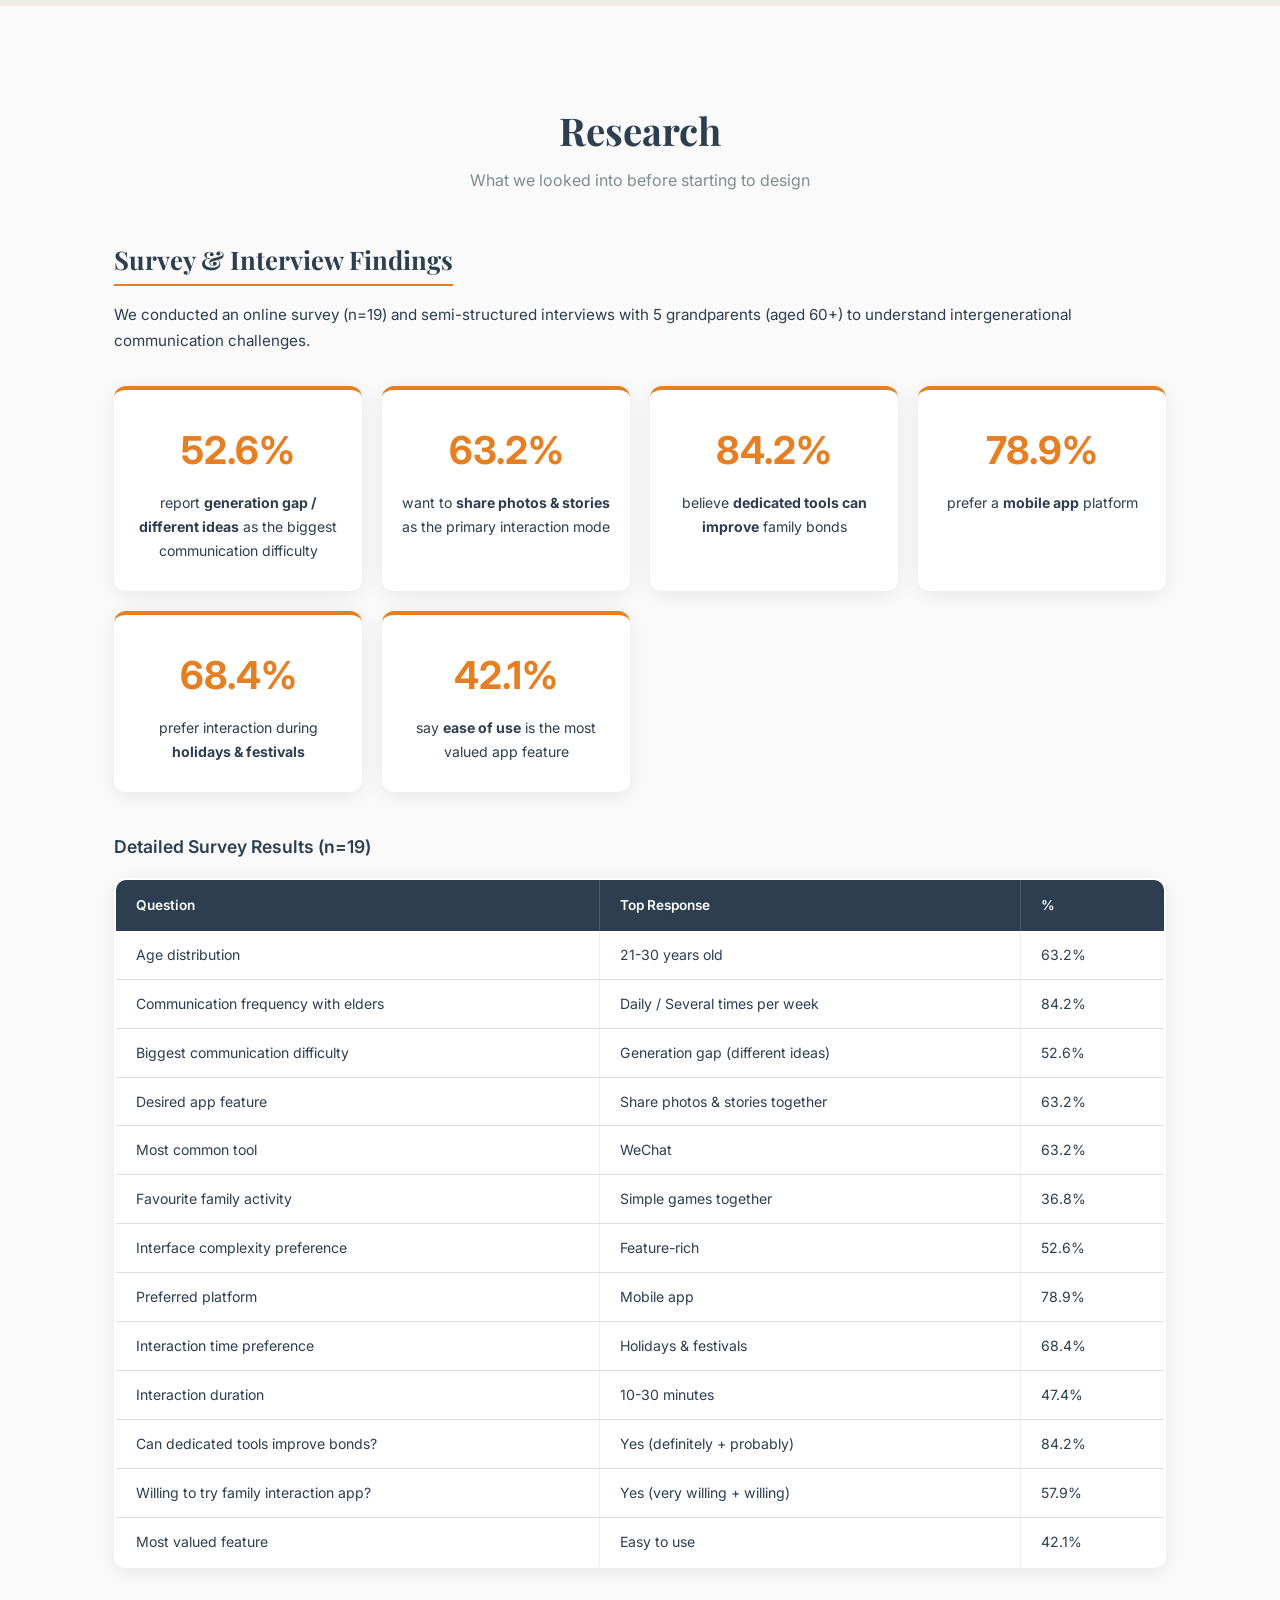
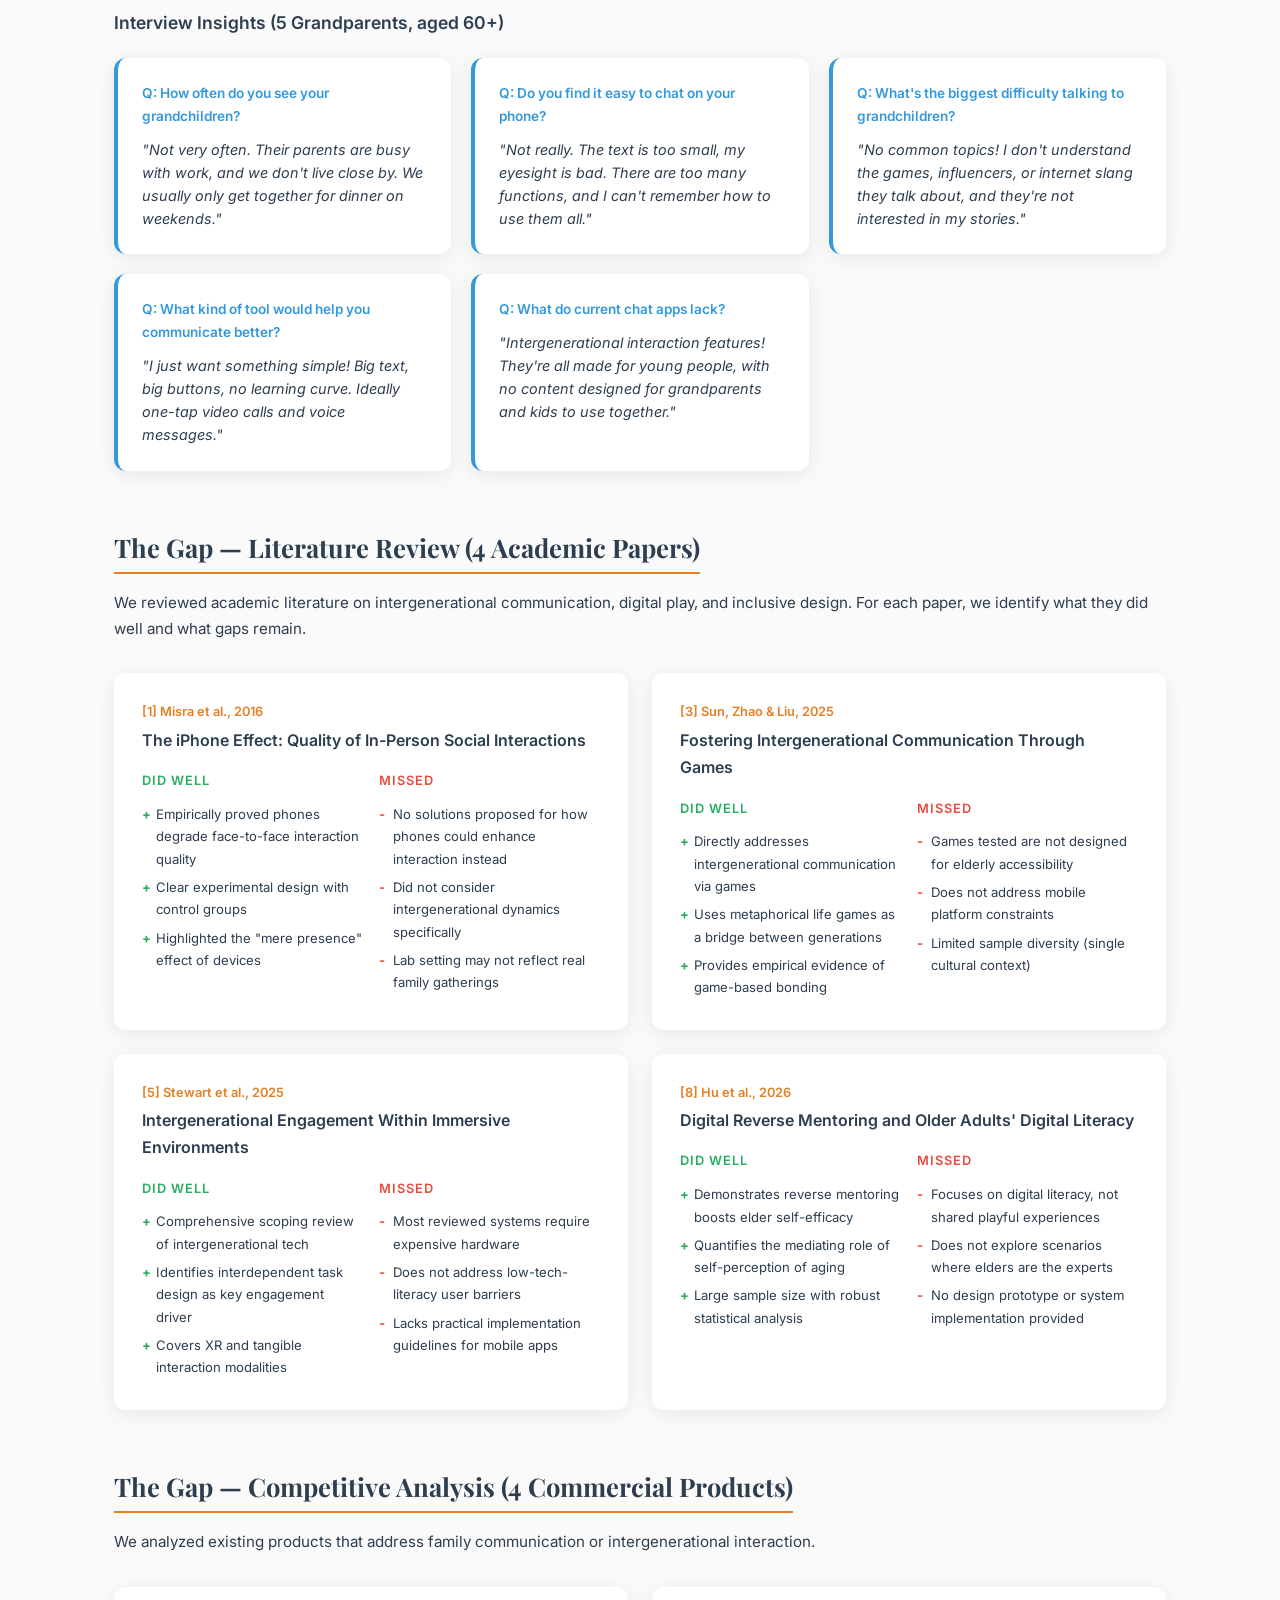
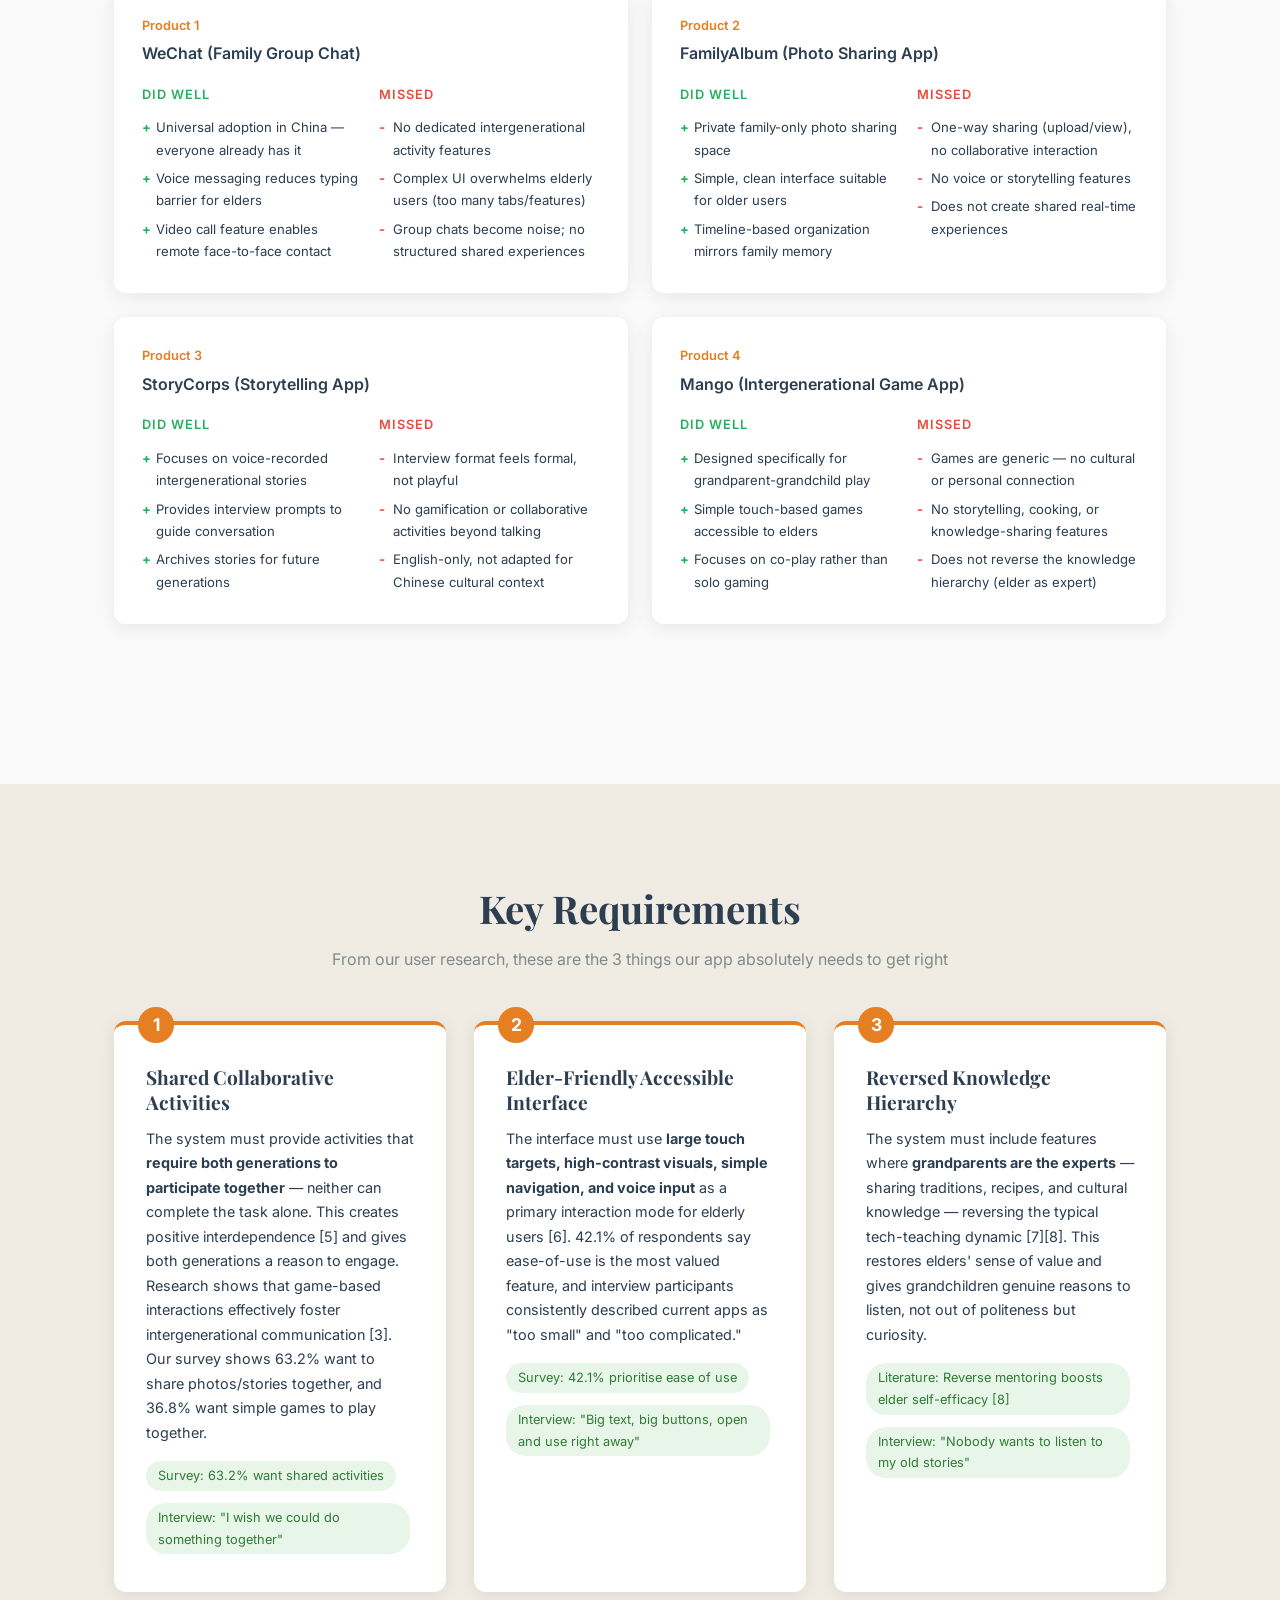
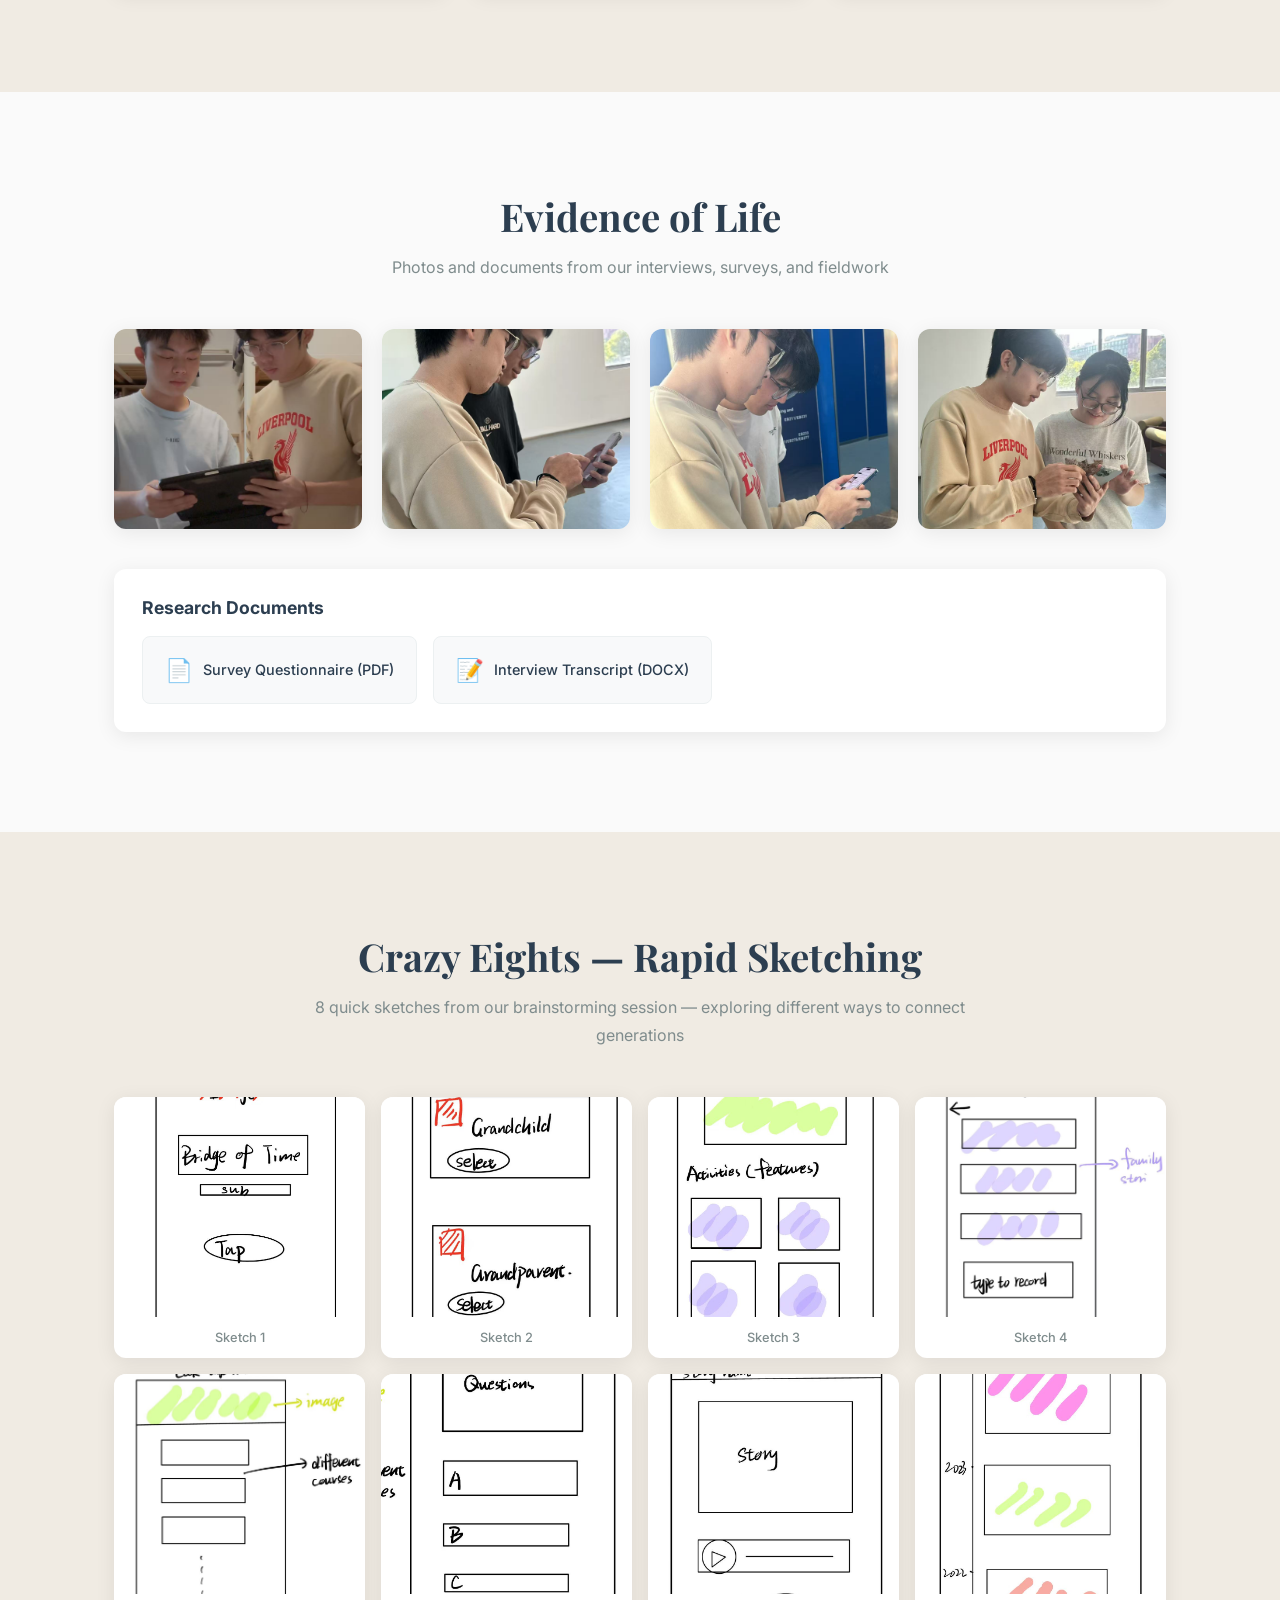
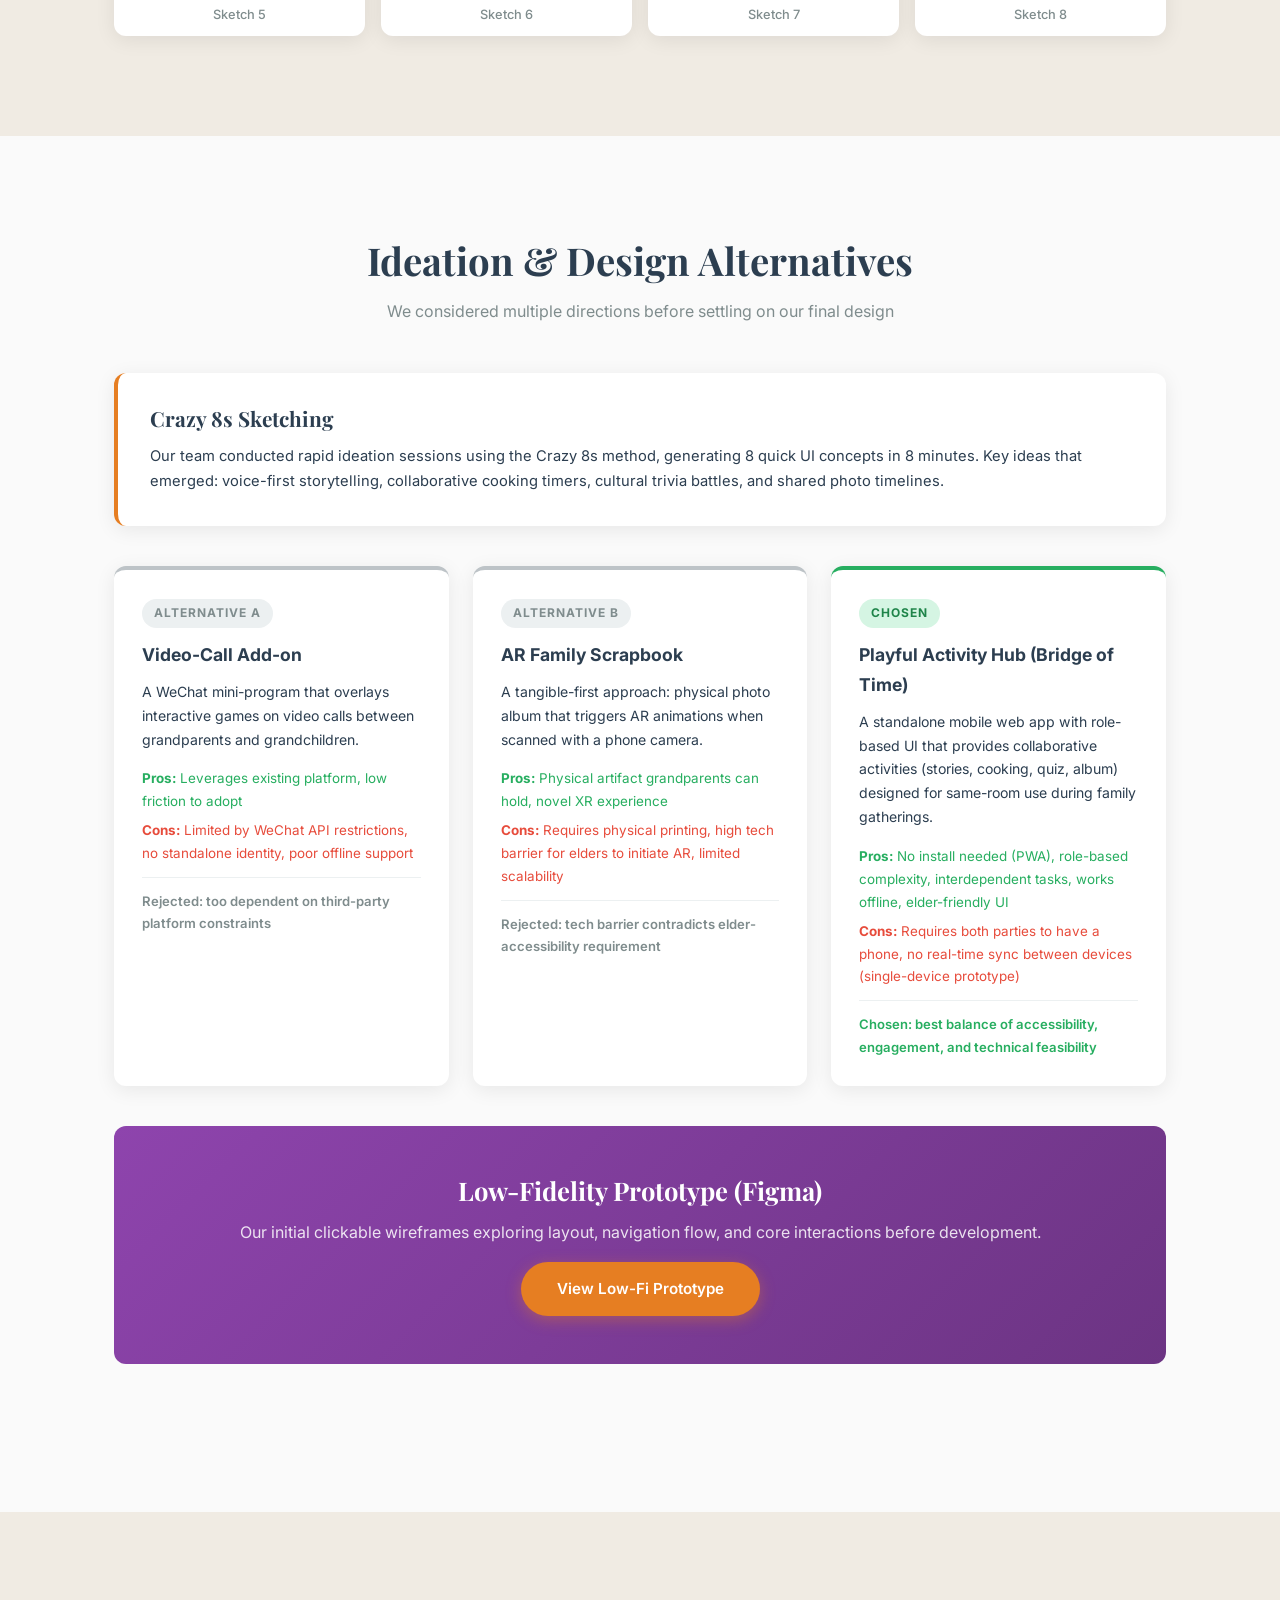
==== commit 21045573: "Rewrite portfolio text to sound more natural and human-written Remove rigid framework labels (P-O-A," ====
--- a/index.html
+++ b/index.html
@@ -488,7 +488,7 @@
     <section id="research" class="section">
         <div class="container">
             <h2 class="section-title">Research</h2>
-            <p class="section-desc">Literature review, competitive analysis, and primary user research findings</p>
+            <p class="section-desc">What we looked into before starting to design</p>
 
             <!-- Survey Data -->
             <div class="research-block">
@@ -770,7 +770,7 @@
     <section id="requirements" class="section section-alt">
         <div class="container">
             <h2 class="section-title">Key Requirements</h2>
-            <p class="section-desc">Based on our user research (surveys, interviews, and literature review), we identified 3 must-have requirements for Bridge of Time to be considered a "playful" intergenerational experience</p>
+            <p class="section-desc">From our user research, these are the 3 things our app absolutely needs to get right</p>
 
             <div class="req-grid">
                 <div class="req-card">
@@ -808,7 +808,7 @@
     <section id="evidence" class="section">
         <div class="container">
             <h2 class="section-title">Evidence of Life</h2>
-            <p class="section-desc">First-hand evidence of our user research process — interviews, surveys, and field observations</p>
+            <p class="section-desc">Photos and documents from our interviews, surveys, and fieldwork</p>
 
             <div class="evidence-grid">
                 <div class="evidence-item">
@@ -845,7 +845,7 @@
     <section id="sketches" class="section section-alt">
         <div class="container">
             <h2 class="section-title">Crazy Eights — Rapid Sketching</h2>
-            <p class="section-desc">8 quick hand-drawn UI concepts generated during our ideation session, exploring different approaches to intergenerational interaction</p>
+            <p class="section-desc">8 quick sketches from our brainstorming session — exploring different ways to connect generations</p>
 
             <div class="sketches-grid">
                 <div class="sketch-item">
@@ -888,7 +888,7 @@
     <section id="ideation" class="section">
         <div class="container">
             <h2 class="section-title">Ideation & Design Alternatives</h2>
-            <p class="section-desc">Exploring multiple approaches before converging on our final design</p>
+            <p class="section-desc">We considered multiple directions before settling on our final design</p>
 
             <div class="ideation-block">
                 <h3 class="ideation-subtitle">Crazy 8s Sketching</h3>
@@ -940,7 +940,7 @@
     <section id="prototype" class="section section-alt">
         <div class="container">
             <h2 class="section-title">Prototype</h2>
-            <p class="section-desc">Our interactive prototype featuring 4 core features designed for intergenerational play</p>
+            <p class="section-desc">Our working prototype with 4 features designed for grandparents and grandchildren to use together</p>
 
             <div class="prototype-link-box">
                 <h3>Try the Live Prototype</h3>
@@ -980,7 +980,7 @@
     <section id="architecture" class="section">
         <div class="container">
             <h2 class="section-title">System Architecture</h2>
-            <p class="section-desc">Technical overview of how Bridge of Time is built and deployed</p>
+            <p class="section-desc">How the app is built under the hood</p>
 
             <div class="arch-diagram">
                 <div class="arch-layer">
@@ -1026,7 +1026,7 @@
     <section id="iteration" class="section section-alt">
         <div class="container">
             <h2 class="section-title">Prototypes & Iteration</h2>
-            <p class="section-desc">Key design improvements made based on peer feedback and design review</p>
+            <p class="section-desc">What we changed after getting feedback, and why</p>
 
             <div class="iteration-grid">
                 <div class="iteration-card">
@@ -1036,7 +1036,7 @@
                     </div>
                     <div class="iteration-body">
                         <div class="iteration-context">
-                            <strong>Problem identified:</strong> Early feedback from peer reviewers acting as grandparent users highlighted difficulty reading small text and tapping small buttons on the prototype.
+                            When we had peers test the app as grandparent users, the most common complaint was about readability — text was too small and buttons were hard to tap accurately.
                         </div>
                         <div class="iteration-comparison">
                             <div class="iter-before">
@@ -1058,7 +1058,7 @@
                             </div>
                         </div>
                         <div class="iteration-impact">
-                            <strong>Impact:</strong> Significantly improved accessibility for elderly users, directly addressing our Requirement #2 (Elder-Friendly Accessible Interface) and the survey finding that 42.1% prioritise ease of use.
+                            This made the app actually usable for our target grandparent users. It directly addresses Requirement #2 (Elder-Friendly Interface) and the survey finding that 42.1% of respondents said ease of use matters most to them.
                         </div>
                     </div>
                 </div>
@@ -1070,7 +1070,7 @@
                     </div>
                     <div class="iteration-body">
                         <div class="iteration-context">
-                            <strong>Problem identified:</strong> The Traditions Quiz ended abruptly after the final question with no sense of achievement or positive reinforcement, reducing the "playful" experience.
+                            The quiz just... ended. After the last question you got a plain "Quiz Complete" message and that was it. It felt anticlimactic — especially for something that's supposed to be a fun shared moment between grandparent and grandchild.
                         </div>
                         <div class="iteration-comparison">
                             <div class="iter-before">
@@ -1092,7 +1092,7 @@
                             </div>
                         </div>
                         <div class="iteration-impact">
-                            <strong>Impact:</strong> Reinforced positive feedback loops, making the shared quiz experience more joyful and memorable &mdash; strengthening engagement and the "play as social lubricant" design rationale [3][5].
+                            The celebration moment turned the quiz from a "test" into a shared achievement. It reinforces the idea that play can be a social lubricant between generations — which is the whole point of our app.
                         </div>
                     </div>
                 </div>
@@ -1104,11 +1104,11 @@
     <section id="evaluation" class="section">
         <div class="container">
             <h2 class="section-title">Evaluation</h2>
-            <p class="section-desc">Peer review and heuristic evaluation of the Bridge of Time prototype</p>
+            <p class="section-desc">How we tested our prototype and what we learned from it</p>
 
             <div class="eval-method">
                 <h3>Method</h3>
-                <p>We conducted a peer evaluation with 3 classmates (acting as proxy users for both grandchild and grandparent personas). Each evaluator completed a set of tasks on the prototype and provided feedback on usability, accessibility, and engagement.</p>
+                <p>We ran an informal peer evaluation with 3 classmates who hadn't seen the app before. Each person played through the prototype as both a "grandchild" and a "grandparent" user, completing a set of core tasks while we observed. Afterwards, they gave us verbal feedback on what felt natural, what was confusing, and what they'd want to see improved.</p>
             </div>
 
             <div class="eval-tasks">
@@ -1158,30 +1158,31 @@
             </div>
 
             <div class="eval-heuristic">
-                <h3>Heuristic Evaluation Summary (Nielsen's 10 Heuristics)</h3>
+                <h3>What worked well vs. what needs fixing</h3>
+                <p style="font-size:0.88rem; color:var(--text); margin-bottom:16px;">We also did a quick heuristic walkthrough based on Nielsen's usability principles:</p>
                 <div class="heuristic-grid">
                     <div class="heuristic-card heuristic-good">
                         <h4>Strengths</h4>
                         <ul>
-                            <li><strong>Visibility of system status:</strong> Clear navigation, back buttons on every screen, active state indicators</li>
-                            <li><strong>Match with real world:</strong> Uses familiar metaphors (photo album, recipe steps, quiz cards)</li>
-                            <li><strong>User control:</strong> Back navigation always available, settings easily accessible</li>
-                            <li><strong>Aesthetic design:</strong> Clean, warm visual style with consistent colour palette</li>
+                            <li>Clear navigation — back buttons on every screen, you always know where you are</li>
+                            <li>Familiar metaphors: photo album timeline, step-by-step recipe, quiz cards</li>
+                            <li>Warm, consistent visual style that doesn't feel "techy" or intimidating</li>
+                            <li>Users always have control — can go back, change settings, skip ahead</li>
                         </ul>
                     </div>
                     <div class="heuristic-card heuristic-improve">
-                        <h4>Areas for Improvement</h4>
+                        <h4>Things to improve</h4>
                         <ul>
-                            <li><strong>Error prevention:</strong> No confirmation when leaving a story recording mid-way</li>
-                            <li><strong>Help & documentation:</strong> No onboarding tutorial for first-time users</li>
-                            <li><strong>Flexibility:</strong> Large Font Mode toggle location not immediately obvious to all users</li>
+                            <li>No confirmation dialog if you accidentally leave a story recording halfway through</li>
+                            <li>No onboarding — first-time users have to figure things out themselves</li>
+                            <li>The gear icon for Large Font Mode isn't obvious enough (1 out of 3 testers missed it initially)</li>
                         </ul>
                     </div>
                 </div>
             </div>
 
             <div class="eval-feedback">
-                <h3>Qualitative Feedback</h3>
+                <h3>What testers said</h3>
                 <div class="feedback-quotes">
                     <blockquote>"The large font mode is exactly what my grandma would need. The gear icon could be more prominent though."</blockquote>
                     <blockquote>"I love the confetti at the end of the quiz &mdash; it makes you want to play again!"</blockquote>
@@ -1195,7 +1196,7 @@
     <section id="contributions" class="section section-alt">
         <div class="container">
             <h2 class="section-title">Individual Contributions</h2>
-            <p class="section-desc">Detailed breakdown of each team member's responsibilities</p>
+            <p class="section-desc">Who did what in our team</p>
 
             <table class="contrib-table">
                 <thead>
@@ -1240,45 +1241,48 @@
     <section id="reflection" class="section">
         <div class="container">
             <h2 class="section-title">Reflection</h2>
-            <p class="section-desc">Critical reflection on social impact, ethical considerations, and AI usage</p>
+            <p class="section-desc">Looking back at what we built, what it means, and how AI helped</p>
 
             <div class="reflection-grid">
                 <div class="reflection-card">
                     <h3>Social & Ethical Impact</h3>
                     <div class="reflection-body">
-                        <p><strong>Positive impact:</strong> Bridge of Time addresses a genuine social challenge &mdash; the intergenerational communication gap accelerated by technology. By designing collaborative activities where both generations contribute unique strengths, we promote mutual respect and preserve cultural heritage that might otherwise be lost.</p>
-                        <p><strong>Inclusivity:</strong> The Large Font Mode and role-based UI complexity demonstrate our commitment to inclusive design. We ensure that elderly users with lower digital literacy can participate meaningfully without feeling infantilised.</p>
-                        <p><strong>Privacy considerations:</strong> Family stories and photos are sensitive personal data. In a production system, we would implement end-to-end encryption and ensure data stays within the family unit. Our prototype currently stores no user data (stateless), which is an intentional privacy-by-design choice for the demonstration phase.</p>
-                        <p><strong>Cultural sensitivity:</strong> The app centres on Spring Festival traditions, which may not represent all Chinese families equally. Future work should expand to diverse cultural backgrounds and avoid reinforcing stereotypes about elderly people's capabilities.</p>
+                        <p>Bridge of Time tries to address something we noticed in our own families — grandparents and grandchildren sitting at the same dinner table during Spring Festival but barely talking, because they don't share the same digital world. Our app gives them a reason to interact: cooking together, sharing stories, quizzing each other on traditions. The grandparent isn't just "helped" — they're the expert.</p>
+                        <p>We paid attention to inclusivity from the start. The Large Font Mode and simplified UI for the grandparent role aren't afterthoughts; they came directly from our persona research on Grandma Wang. We didn't want elderly users to feel like they were using a "dumbed-down" version — their interface is just as rich, just physically easier to use.</p>
+                        <p>On privacy: family stories and photos are personal. A real production version would need end-to-end encryption and local-first storage. For this prototype we sidestepped the issue entirely — it's fully stateless, no data is stored anywhere. That was a deliberate choice, not laziness.</p>
+                        <p>One limitation we're aware of: the app centres on Spring Festival and dumpling-making, which reflects Han Chinese culture. Not every family in China celebrates the same way. If we developed this further, we'd need to support more diverse cultural backgrounds and avoid making assumptions about what "family tradition" looks like.</p>
                     </div>
                 </div>
 
                 <div class="reflection-card">
                     <h3>AI & Vibe Coding Reflection</h3>
                     <div class="reflection-body">
-                        <p><strong>Tools used:</strong> Claude (Anthropic) was used as the primary AI coding assistant for developing the React prototype. All design decisions, user research, and design rationale are original team work.</p>
-
-                        <h4>How AI was used:</h4>
+                        <p>We used Claude (Anthropic) as our main coding assistant for building the React prototype. To be clear: all design decisions, user research findings, personas, and interaction logic came from us. The AI was a tool for translating our specifications into working code faster — it didn't decide what to build or why.</p>
+
+                        <p>In practice, we used it for four things: scaffolding the React screen components from our Figma wireframes, building the accessibility system (FontContext + Large Font Mode), generating the quiz celebration animation, and configuring deployment to GitHub Pages. Each time, we wrote a detailed prompt describing exactly what we wanted, reviewed what came back, and adjusted or rewrote parts that didn't fit.</p>
+
+                        <h4>Specific Reflection on AI-Assisted Development</h4>
+
+                        <div class="poa-example">
+                            <h5>Example 1: Large Font Mode (Accessibility Feature)</h5>
+                            <p><strong>What we asked:</strong> We prompted Claude to create a React Context for global font scaling, and to place a settings toggle on the Grandparent card's top-right corner as a gear icon, with all font sizes increasing by 30–50% and touch targets enlarging to 52px+.</p>
+                            <p><strong>What happened:</strong> The generated <code>FontContext.tsx</code> worked well and all seven screens were migrated correctly. But the first version put the toggle on the HomeScreen instead of the RoleSelectScreen — which didn't match our intended flow where accessibility should be set up before entering the main experience.</p>
+                            <p><strong>What we did about it:</strong> We gave a more specific instruction pointing to "the Grandparent role card in RoleSelectScreen." The second attempt was correct. We then tested with 3 peers acting as grandparent users to check that the gear icon was easy to find, text scaled without overflow, and touch targets were large enough.</p>
+                        </div>
+
+                        <div class="poa-example">
+                            <h5>Example 2: Quiz Celebration Animation</h5>
+                            <p><strong>What we asked:</strong> We wanted a confetti celebration when the user finishes all quiz questions — CSS keyframes only, no libraries. Colourful particles falling, an animated score counter, and encouraging text to make it feel rewarding.</p>
+                            <p><strong>What happened:</strong> The animation looked great and matched what we had in mind. But it spawned 50 particles with heavy transform sequences, which caused visible lag on older phones during testing.</p>
+                            <p><strong>What we did about it:</strong> We cut the particle count to 30, added <code>will-change: transform</code> for GPU acceleration, and simplified the keyframes. After that it ran smoothly on both iPhone 12 and Pixel 6 emulators. Testers said it "makes you want to play again" — so the optimisation didn't hurt the emotional effect.</p>
+                        </div>
+
+                        <h4>Ethics of using AI-generated code</h4>
+                        <p>We were conscious of three things throughout this process:</p>
                         <ul>
-                            <li><strong>UI Component Generation:</strong> Prompts were used to scaffold React screen components (SplashScreen, HomeScreen, QuizScreen, etc.) based on our Figma wireframes and design specifications</li>
-                            <li><strong>Accessibility Implementation:</strong> AI helped implement the FontContext system and Large Font Mode propagation across all screens</li>
-                            <li><strong>Animation:</strong> The confetti celebration animation in QuizScreen was AI-generated based on our interaction design brief</li>
-                            <li><strong>Deployment:</strong> AI assisted with Vite configuration and GitHub Pages deployment setup</li>
-                        </ul>
-
-                        <h4>How we validated AI-generated code:</h4>
-                        <ul>
-                            <li>Manual testing of all user flows on multiple device sizes</li>
-                            <li>Peer review against our design requirements document</li>
-                            <li>Checking accessibility standards (touch target sizes, contrast ratios, font scaling)</li>
-                            <li>Iterative refinement based on team discussion and peer feedback</li>
-                        </ul>
-
-                        <h4>Ethical considerations:</h4>
-                        <ul>
-                            <li><strong>Accessibility:</strong> We verified that AI-generated components met WCAG guidelines for font sizes, contrast, and touch targets for elderly users</li>
-                            <li><strong>Bias:</strong> We reviewed AI-generated content for cultural assumptions and stereotypes about elderly users</li>
-                            <li><strong>Transparency:</strong> All AI tool usage is documented in our <code>/ai-logs</code> folder and referenced below</li>
+                            <li>Accessibility can't be an afterthought — we double-checked that AI-generated components actually met WCAG standards for our elderly users (font sizes, contrast, touch targets), rather than just trusting the output</li>
+                            <li>We reviewed all quiz content and story prompts for cultural bias — the AI occasionally generated content that felt stereotypical about elderly people, and we rewrote those parts</li>
+                            <li>Everything is documented — the <code>/ai-logs</code> folder has the key prompts we used, so anyone can see exactly where AI was involved</li>
                         </ul>
                     </div>
                 </div>
@@ -1290,7 +1294,7 @@
     <section id="design" class="section section-alt">
         <div class="container">
             <h2 class="section-title">Design Process</h2>
-            <p class="section-desc">Our iterative design journey from Week 1 to Week 10</p>
+            <p class="section-desc">What we did each week, from start to finish</p>
             <div class="timeline">
                 <div class="timeline-item done">
                     <div class="timeline-marker"></div>
--- a/style.css
+++ b/style.css
@@ -357,6 +357,10 @@
 .reflection-body h4 { font-family: 'Inter', sans-serif; font-size: 0.95rem; font-weight: 600; color: var(--primary); margin: 20px 0 10px; }
 .reflection-body ul { padding-left: 20px; margin-bottom: 14px; }
 .reflection-body li { font-size: 0.88rem; color: var(--text); margin-bottom: 8px; line-height: 1.6; }
+.reflection-body h5 { font-family: 'Inter', sans-serif; font-size: 0.92rem; font-weight: 600; color: var(--heading); margin: 0 0 12px; }
+.poa-example { background: #f8f6f2; border-left: 4px solid var(--accent); border-radius: 8px; padding: 20px 24px; margin: 16px 0; }
+.poa-example p { font-size: 0.88rem; margin-bottom: 10px; }
+.poa-example code { background: #eee; padding: 2px 6px; border-radius: 3px; font-size: 0.82rem; }
 
 /* --- Table of Contents --- */
 .toc-grid { display: grid; grid-template-columns: repeat(auto-fit, minmax(320px, 1fr)); gap: 20px; }
